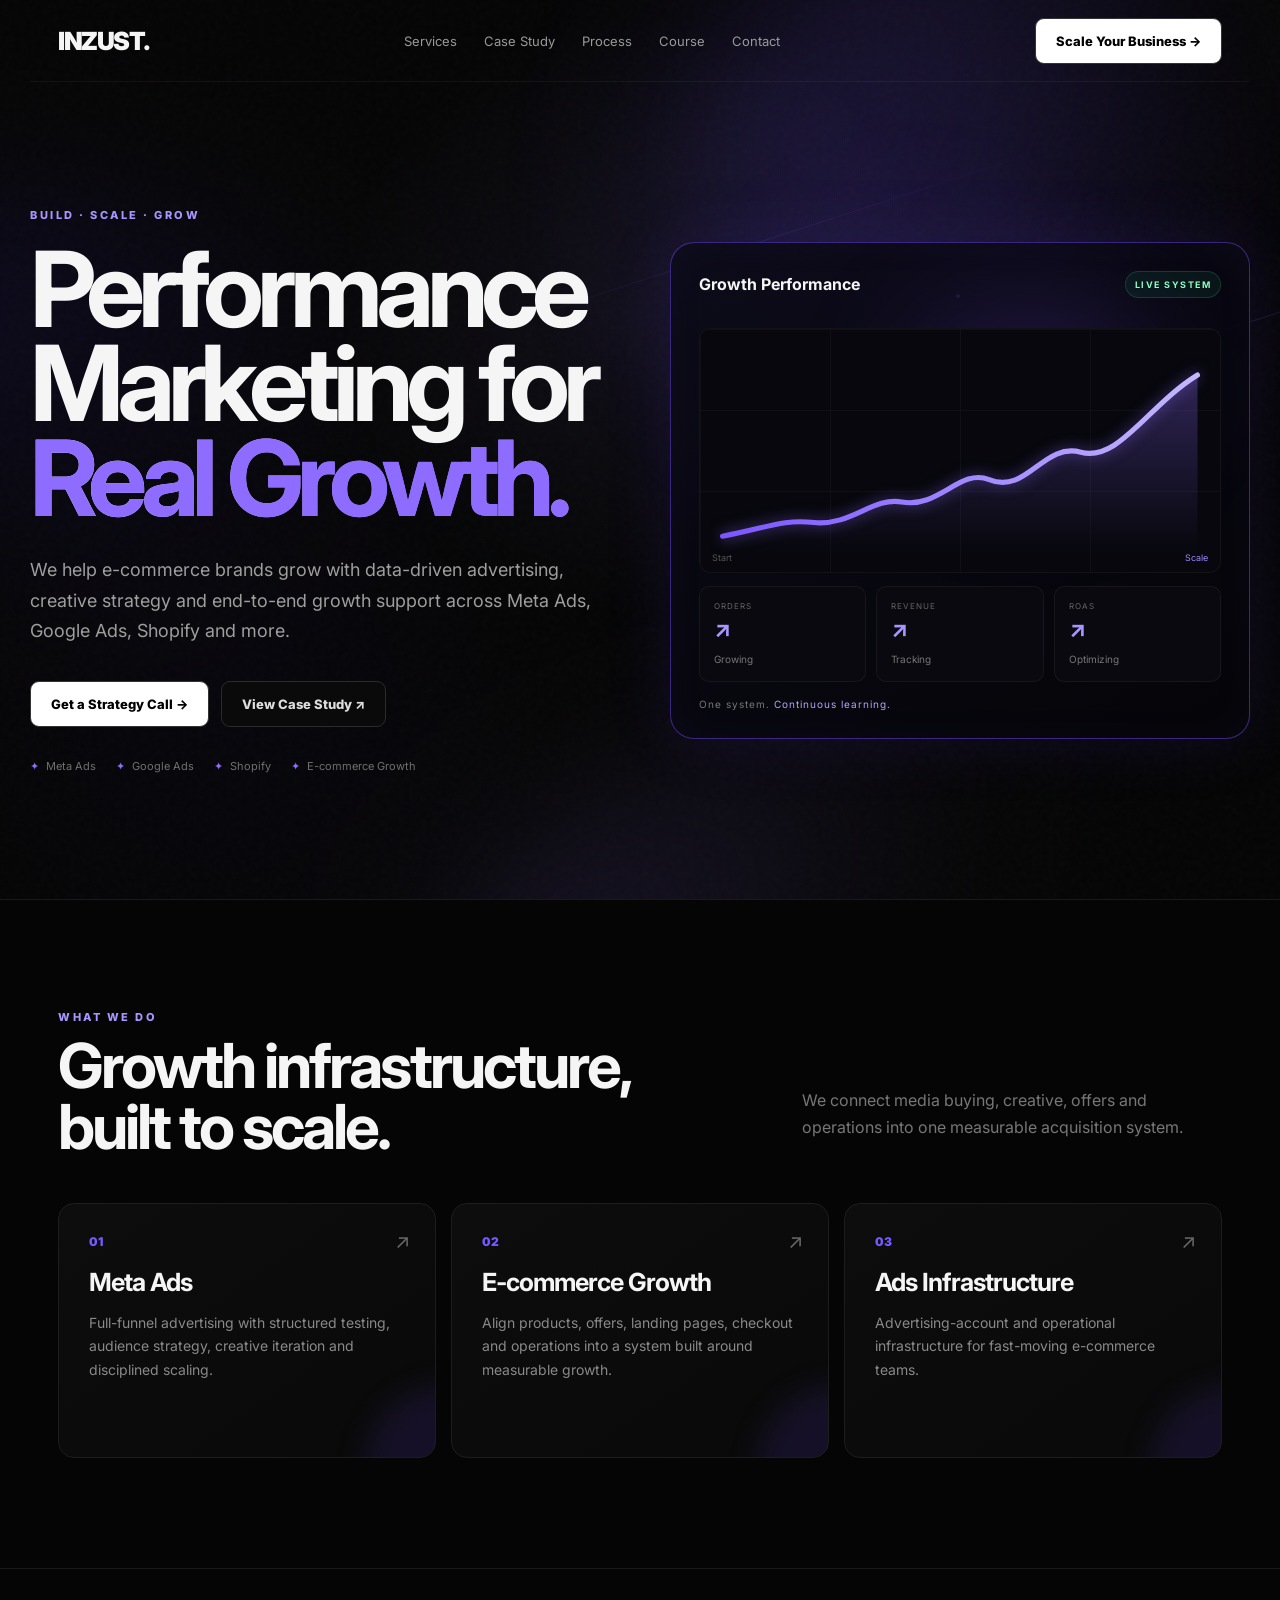
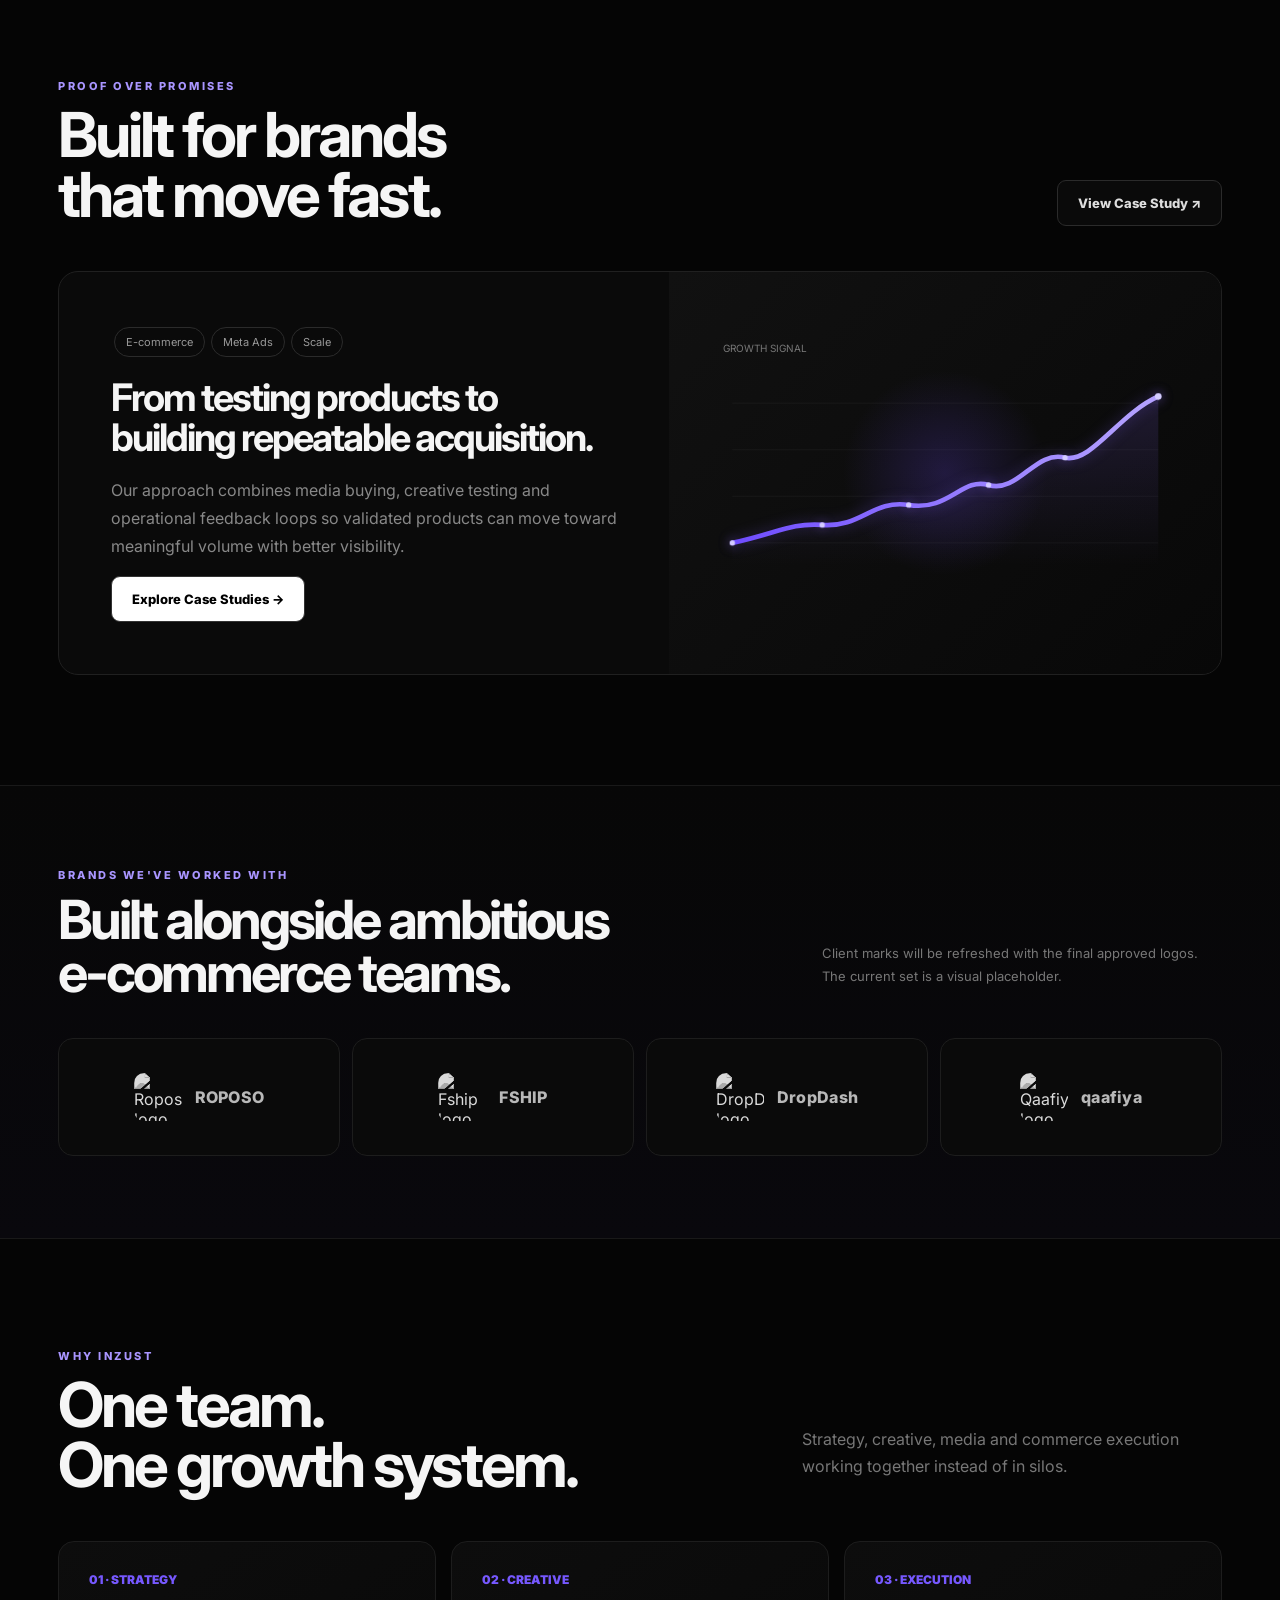
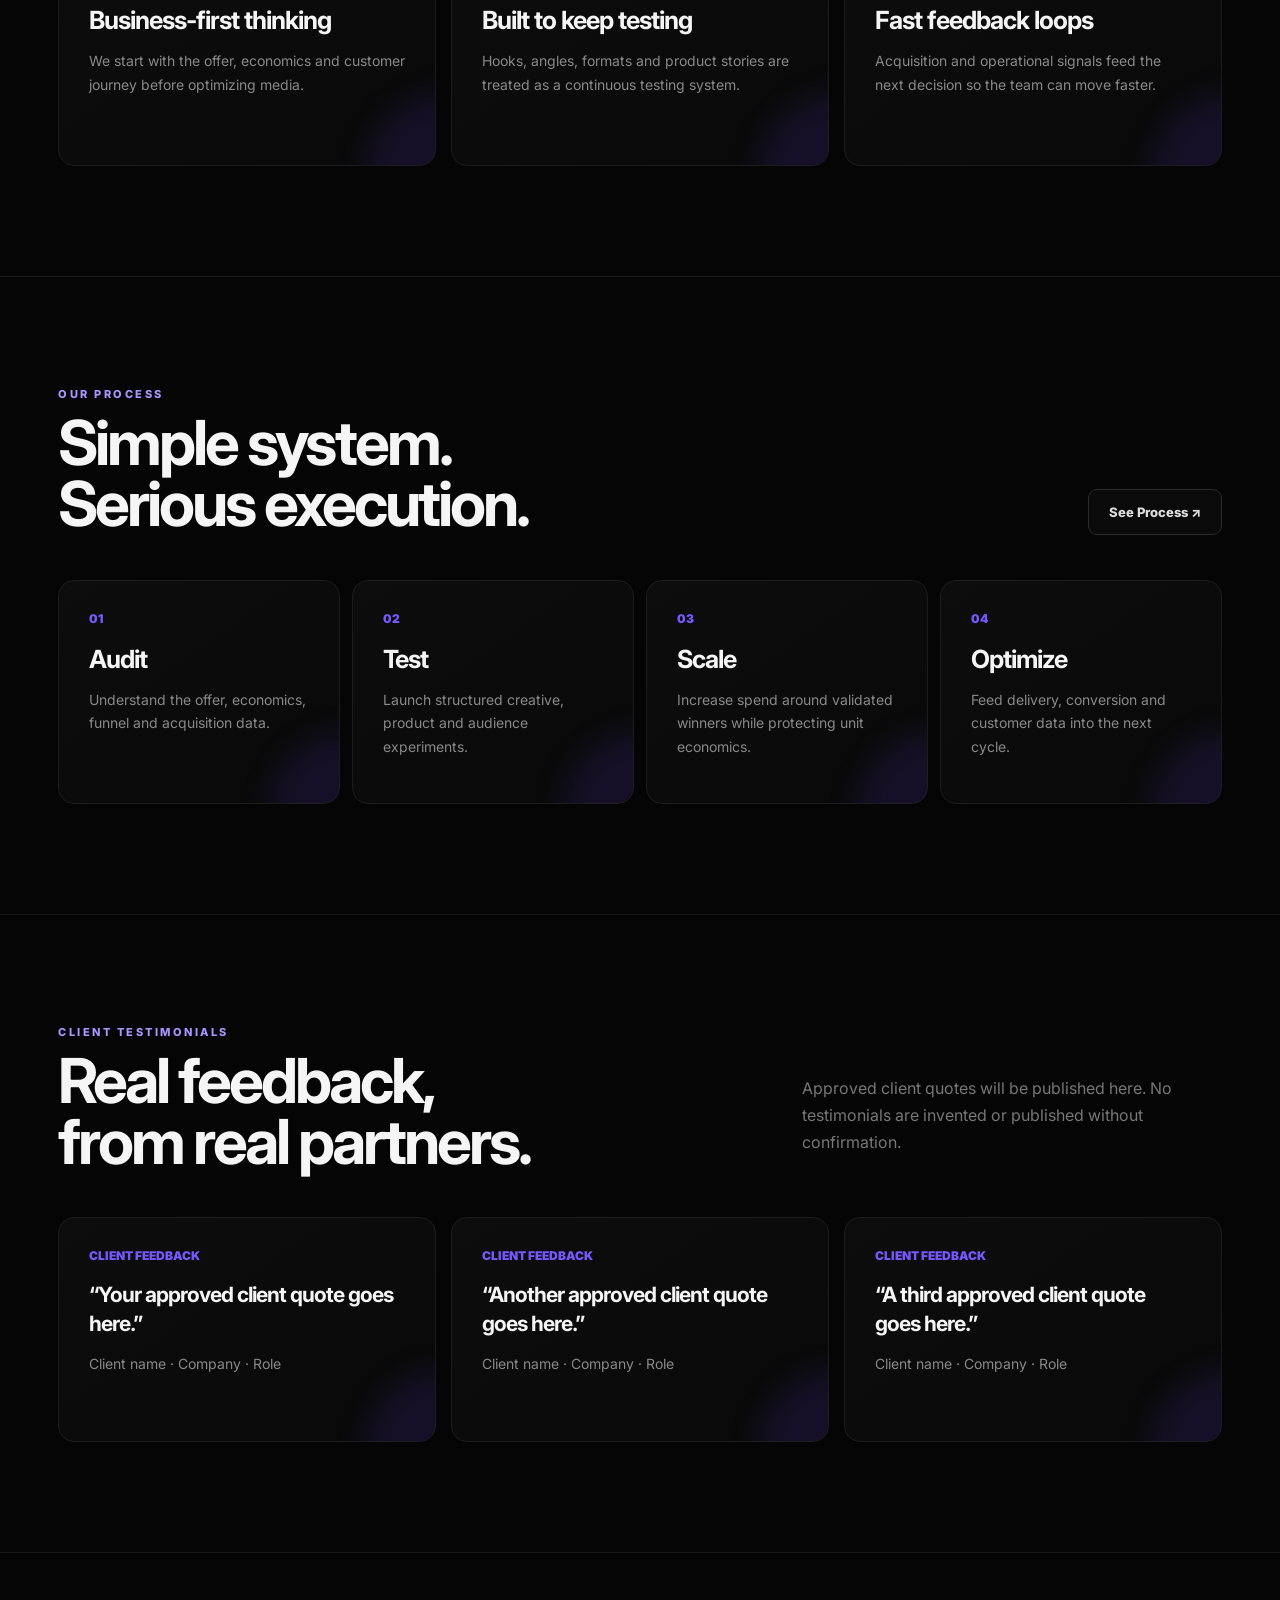
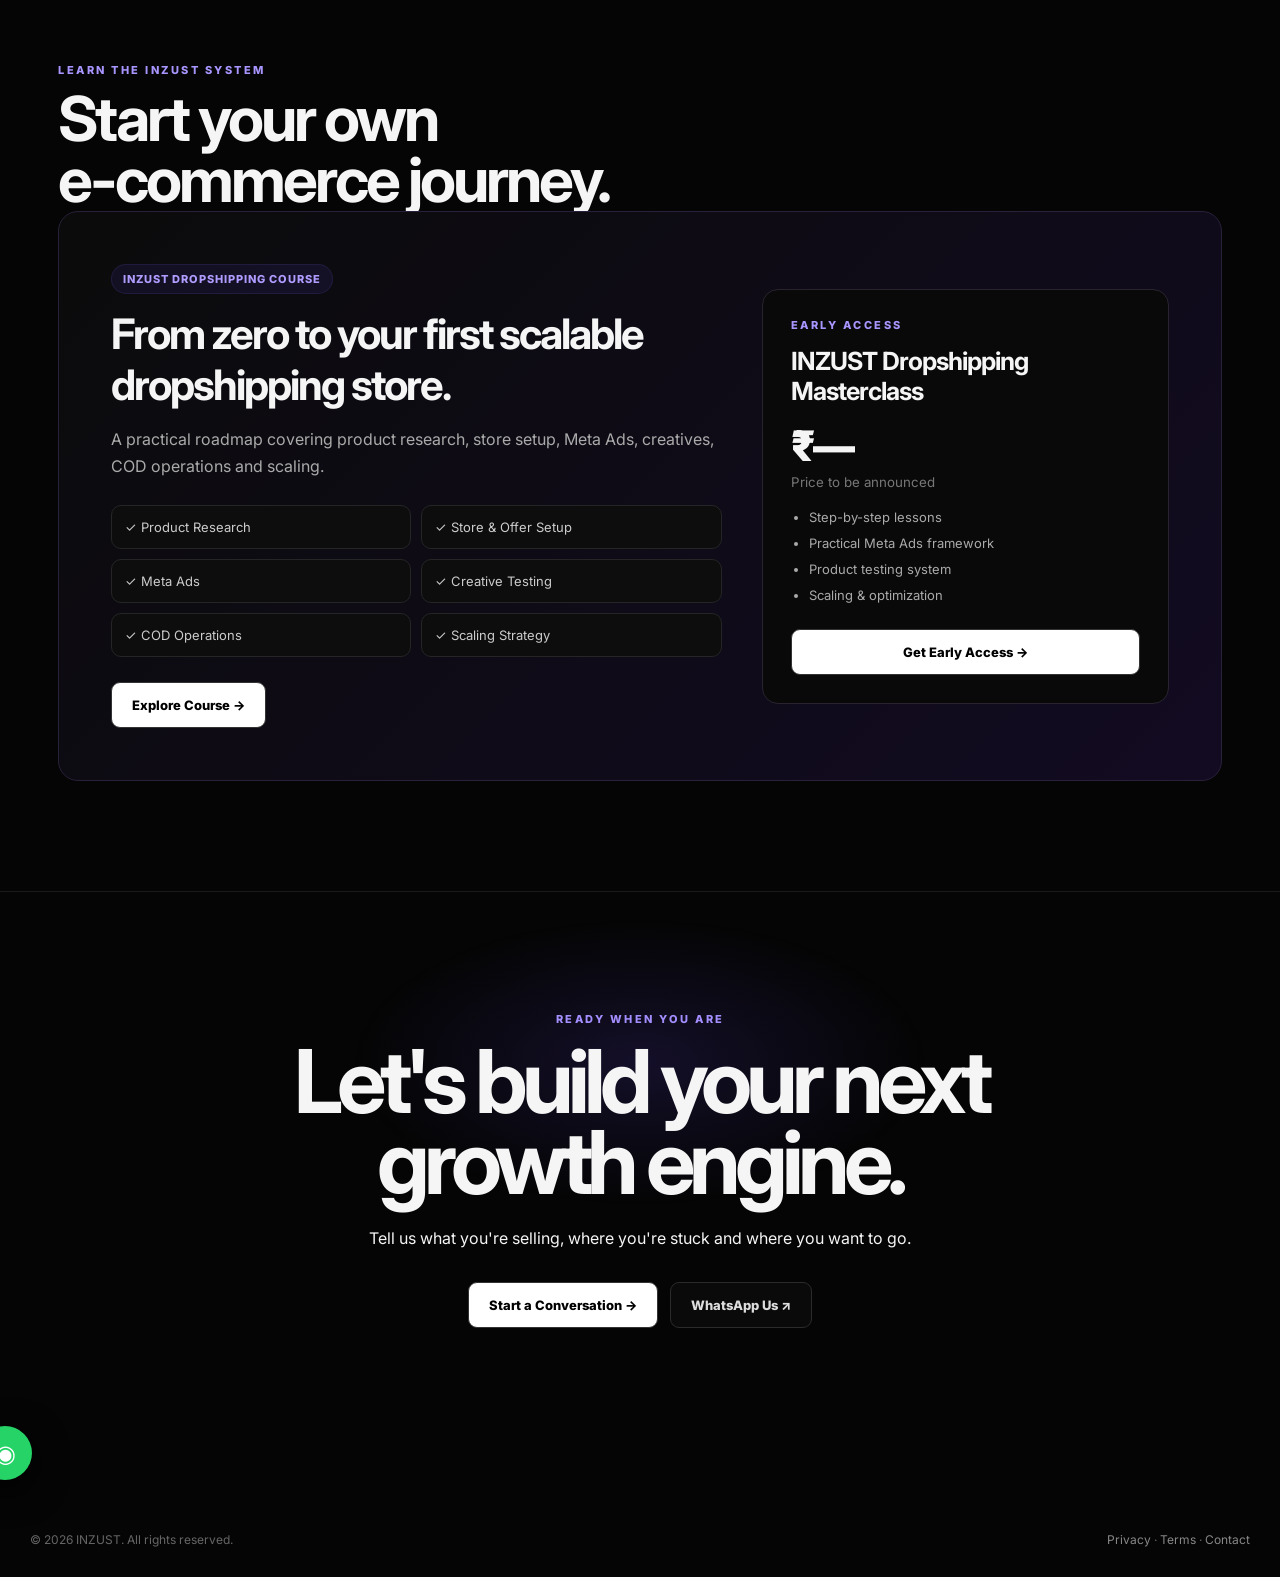
==== index.html @ 17b829eb "Redesign homepage with hex grid hero and premium performance dashboard" ====
<!doctype html>
<html lang="en">
<head>
<meta charset="utf-8"><meta name="viewport" content="width=device-width,initial-scale=1">
<title>INZUST — Performance Marketing & E-commerce Growth</title>
<meta name="description" content="INZUST builds performance marketing systems for ambitious e-commerce brands."><link rel="canonical" href="https://inzust.com/"><meta property="og:title" content="INZUST — Performance Marketing & E-commerce Growth"><meta property="og:description" content="INZUST builds performance marketing systems for ambitious e-commerce brands."><meta property="og:type" content="website"><meta property="og:url" content="https://inzust.com/">
<script>
window.INZUST_GOOGLE_ADS_ID="";
window.trackLeadEvent=function(label){if(typeof window.gtag==="function"){window.gtag("event","generate_lead",{event_category:"lead",event_label:label});}};
(function(){var id=window.INZUST_GOOGLE_ADS_ID;if(!id)return;window.dataLayer=window.dataLayer||[];window.gtag=function(){window.dataLayer.push(arguments)};gtag("js",new Date());gtag("config",id);var s=document.createElement("script");s.async=true;s.src="https://www.googletagmanager.com/gtag/js?id="+encodeURIComponent(id);document.head.appendChild(s);})();
</script>
<link rel="preconnect" href="https://fonts.googleapis.com"><link rel="preconnect" href="https://fonts.gstatic.com" crossorigin>
<link href="https://fonts.googleapis.com/css2?family=Inter:wght@400;500;600;700;800;900&display=swap" rel="stylesheet">
<style>
*{box-sizing:border-box}html{scroll-behavior:smooth}body{margin:0;background:#050505;color:#f5f5f5;font-family:Inter,Arial,sans-serif;overflow-x:hidden}a{color:inherit;text-decoration:none}.wrap{max-width:1220px;margin:auto;padding:0 28px}
body:before{content:"";position:fixed;inset:0;pointer-events:none;background:radial-gradient(circle at 70% 20%,#6e50ff10,transparent 35%);z-index:-2}
.nav{height:82px;position:relative;z-index:30;display:flex;align-items:center;justify-content:space-between;border-bottom:1px solid #ffffff0d}.logo{font-weight:900;letter-spacing:-1.5px;font-size:25px}.logo i{font-style:normal;color:#8d6cff}.navlinks{display:flex;gap:27px;color:#999;font-size:13px}.navlinks a{transition:.25s}.navlinks a:hover{color:#fff}.btn{display:inline-flex;align-items:center;justify-content:center;gap:8px;padding:14px 20px;border:1px solid #333;border-radius:9px;font-size:13px;font-weight:800;background:#fff;color:#000;transition:.25s;box-shadow:0 0 0 transparent}.btn:hover{transform:translateY(-2px);box-shadow:0 12px 35px #8d6cff25}.btn.dark{background:#101010;color:#eee;border-color:#2b2b2b}.hero{min-height:calc(100vh - 82px);align-items:center}.hero-inner{width:100%;display:grid;grid-template-columns:1fr 1fr;gap:60px;align-items:center;padding:82px 0}.hero-copy{position:relative;z-index:3}.hero h1{max-width:720px;font-size:clamp(54px,6.4vw,88px);letter-spacing:-5px;line-height:.91;margin:18px 0 28px}.hero h1 span{display:block;background:linear-gradient(100deg,#fff 0%,#9b74ff 70%,#c4b8ff 100%);-webkit-background-clip:text;background-clip:text;color:transparent}.hero p{max-width:620px}.hero-dashboard{position:relative;z-index:2;min-height:440px;border:1px solid #754dff77;border-radius:24px;padding:28px;background:linear-gradient(145deg,#0c0b18e8,#050509ee);box-shadow:0 0 70px #6d45ff1f, inset 0 0 45px #8d6cff09;transform:rotate(2deg);overflow:hidden;animation:dashFloat 6s ease-in-out infinite}.hero-dashboard:before{content:"";position:absolute;inset:-1px;border-radius:24px;background:linear-gradient(135deg,#9a79ff55,transparent 28%,transparent 70%,#6b43ff45);mask:linear-gradient(#000 0 0) content-box,linear-gradient(#000 0 0);mask-composite:exclude;padding:1px}.dash-glow{position:absolute;width:260px;height:180px;right:15%;top:12%;background:#7a4cff30;filter:blur(55px);border-radius:50%}.dash-top{position:relative;display:flex;justify-content:space-between;align-items:center;font-size:16px;font-weight:700}.dash-top b{font-size:9px;letter-spacing:1.5px;color:#8fffc4;background:#20d98b12;border:1px solid #20d98b33;border-radius:999px;padding:7px 9px}.dash-chart{position:relative;height:245px;margin-top:30px;border:1px solid #ffffff0b;border-radius:12px;background:#07070d;overflow:hidden}.dash-grid{position:absolute;inset:0;background-image:linear-gradient(#ffffff08 1px,transparent 1px),linear-gradient(90deg,#ffffff08 1px,transparent 1px);background-size:25% 33.333%}.dash-chart svg{position:absolute;inset:10px;width:calc(100% - 20px);height:calc(100% - 20px)}.dash-line{fill:none;stroke:url(#heroLine);stroke-width:6;stroke-linecap:round;stroke-linejoin:round;filter:drop-shadow(0 0 8px #8d6cff88);stroke-dasharray:900;stroke-dashoffset:900;animation:dashDraw 2.5s .4s ease forwards}.dash-area{fill:url(#heroArea)}.dash-label{position:absolute;bottom:9px;color:#555;font-size:9px}.dash-label.start{left:12px}.dash-label.end{right:12px;color:#9c87ff}.dash-cards{display:grid;grid-template-columns:repeat(3,1fr);gap:10px;margin-top:13px}.dash-cards>div{border:1px solid #ffffff0d;background:#09090f;border-radius:10px;padding:14px}.dash-cards small{display:block;color:#666;font-size:8px;letter-spacing:1px}.dash-cards strong{display:block;color:#a995ff;font-size:23px;margin:4px 0}.dash-cards em{font-style:normal;color:#777;font-size:10px}.dash-note{margin-top:16px;color:#777;font-size:10px;letter-spacing:1px}.dash-note span{color:#b4a5ff}.hero-art{z-index:0}.hero-mesh{background-image:url("data:image/svg+xml,%3Csvg xmlns=%27http://www.w3.org/2000/svg%27 width=%27160%27 height=%27138.56%27 viewBox=%270 0 160 138.56%27%3E%3Cg fill=%27none%27 stroke=%27%238d6cff%27 stroke-opacity=%270.12%27%3E%3Cpath d=%27M40 1L80 24.09L80 70.28L40 93.37L0 70.28L0 24.09Z%27/%3E%3Cpath d=%27M120 1L160 24.09L160 70.28L120 93.37L80 70.28L80 24.09Z%27/%3E%3Cpath d=%27M80 70.28L120 93.37L120 139L80 116L40 93.37L40 47.18Z%27/%3E%3C/g%3E%3C/svg%3E");background-size:160px 138.56px;transform:none;inset:-10%;opacity:.48;mask-image:linear-gradient(to right,transparent,#000 12%,#000 80%,transparent)}@keyframes dashDraw{to{stroke-dashoffset:0}}@keyframes dashFloat{0%,100%{transform:rotate(2deg) translateY(0)}50%{transform:rotate(1deg) translateY(-8px)}}.hero{min-height:calc(100vh - 82px);display:flex;align-items:center;position:relative;overflow:hidden;border-bottom:1px solid #191919}.hero-inner{position:relative;z-index:1;padding:90px 0}.eyebrow{color:#a995ff;font-size:11px;text-transform:uppercase;letter-spacing:2.5px;font-weight:800}.hero h1{font-size:clamp(54px,8.2vw,112px);line-height:.9;letter-spacing:-7px;max-width:970px;margin:20px 0 30px}.hero h1 span{color:#8d6cff}.hero p{max-width:650px;color:#9e9e9e;font-size:18px;line-height:1.7}.actions{display:flex;gap:12px;margin-top:34px;flex-wrap:wrap}.secondary{display:inline-flex;align-items:center;padding:14px 20px;border:1px solid #2b2b2b;border-radius:9px;color:#ddd;font-size:13px;font-weight:800;background:#0a0a0a}.micro{display:flex;gap:20px;margin-top:32px;color:#707070;font-size:11px}.micro span:before{content:"✦";color:#8d6cff;margin-right:7px}.section{padding:110px 0;border-bottom:1px solid #191919}.section-head{display:flex;justify-content:space-between;align-items:end;gap:30px;margin-bottom:45px}.section h2{font-size:clamp(38px,5vw,62px);line-height:.98;letter-spacing:-3px;margin:12px 0 0}.section-head p{max-width:420px;color:#777;line-height:1.7}.cards{display:grid;grid-template-columns:repeat(3,1fr);gap:15px}.card{background:linear-gradient(145deg,#0d0d0d,#090909);border:1px solid #1d1d1d;border-radius:16px;padding:30px;min-height:255px;transition:.3s;position:relative;overflow:hidden}.card:after{content:"";position:absolute;width:160px;height:160px;right:-90px;bottom:-90px;border-radius:50%;background:#704cff20;filter:blur(15px);transition:.3s}.card:hover{transform:translateY(-7px);border-color:#443477}.card:hover:after{transform:scale(1.6)}.num{color:#7658ff;font-weight:900;font-size:12px}.card h3{font-size:25px;letter-spacing:-1px;margin:18px 0 10px}.card p{color:#898989;line-height:1.7;font-size:14px}.arrow{position:absolute;right:25px;top:25px;color:#666;font-size:20px}.case{display:grid;grid-template-columns:1.05fr .95fr;border:1px solid #202020;border-radius:20px;overflow:hidden;background:#0a0a0a}.casecopy{padding:52px}.casecopy h3{font-size:38px;letter-spacing:-2px;line-height:1.05;margin:18px 0}.casecopy p{color:#888;line-height:1.75}.casevisual{min-height:390px;position:relative;background:radial-gradient(circle at 50% 50%,#704cff35,transparent 30%),linear-gradient(135deg,#111,#080808);display:flex;align-items:center;justify-content:center;overflow:hidden}.chart{width:82%;height:270px;position:relative}.chart-label{position:absolute;top:4px;left:4px;color:#777;font-size:10px;z-index:2}.growth-chart{width:100%;height:100%;overflow:visible}.growth-chart .gridlines line{stroke:#ffffff10;stroke-width:1}.growth-chart .line{fill:none;stroke:url(#lineGlow);stroke-width:7;stroke-linecap:round;stroke-linejoin:round;filter:drop-shadow(0 0 10px #7f5cff55);stroke-dasharray:1100;stroke-dashoffset:1100;animation:drawChart 2.4s 1s cubic-bezier(.2,.8,.2,1) forwards}.growth-chart .area{fill:url(#areaGlow);opacity:.7}.growth-chart .point{fill:#d4ccff;filter:drop-shadow(0 0 8px #8d6cff99);animation:pointIn .45s ease both}.growth-chart .point:nth-of-type(2){animation-delay:.35s}.growth-chart .point:nth-of-type(3){animation-delay:.7s}.growth-chart .point:nth-of-type(4){animation-delay:1.05s}.growth-chart .point:nth-of-type(5){animation-delay:1.4s}.growth-chart .point:nth-of-type(6){animation-delay:1.75s}.growth-chart .point:nth-of-type(7){animation-delay:2.1s}@keyframes drawChart{to{stroke-dashoffset:0}}@keyframes pointIn{from{opacity:0;transform:scale(0)}to{opacity:1;transform:scale(1)}}.process{display:grid;grid-template-columns:repeat(4,1fr);gap:12px}.process .card{min-height:210px}.course{position:relative;overflow:hidden;background:linear-gradient(135deg,#0b0b0b,#120b22);border:1px solid #29213a;border-radius:20px;padding:52px}.coursegrid{display:grid;grid-template-columns:1.2fr .8fr;gap:40px;align-items:center}.course h3{font-size:42px;letter-spacing:-2px;margin:14px 0}.course p{color:#aaa;line-height:1.7}.coursepoints{display:grid;grid-template-columns:repeat(2,1fr);gap:10px;margin:25px 0}.coursepoint{border:1px solid #252525;background:#0d0d0d;border-radius:10px;padding:13px;color:#ccc;font-size:13px}.coursebadge{display:inline-block;color:#b09cff;background:#6d4aff18;border:1px solid #5d43a833;border-radius:999px;padding:7px 11px;font-size:11px;font-weight:800;text-transform:uppercase;letter-spacing:1px}.coursecard{border:1px solid #29232f;background:#09090a;border-radius:16px;padding:28px}.coursecard .price{font-size:42px;font-weight:900;letter-spacing:-2px}.coursecard small{color:#777}.coursecard ul{padding-left:18px;color:#aaa;line-height:2;font-size:13px}.coursecard .btn{width:100%;margin-top:8px}.cta{padding:120px 0;text-align:center;position:relative;overflow:hidden}.cta:before{content:"";position:absolute;width:600px;height:300px;left:50%;top:20px;transform:translateX(-50%);background:radial-gradient(ellipse,#704cff25,transparent 68%);pointer-events:none}.cta h2{font-size:clamp(45px,7vw,88px);letter-spacing:-6px;line-height:.92;margin:15px auto 25px;max-width:900px;position:relative}.cta p{position:relative}.footer{padding:30px 0;color:#666;font-size:12px;display:flex;justify-content:space-between}.tag{display:inline-block;border:1px solid #2b2b2b;border-radius:999px;padding:7px 11px;color:#999;font-size:11px;margin:3px}.cursor-drop{position:fixed;left:0;top:0;width:4px;height:9px;border-radius:999px;background:linear-gradient(to bottom,#d9d2ff,#7f5cff);pointer-events:none;z-index:9999;opacity:.75;transform:translate(-50%,-50%);filter:blur(.15px);animation:dropFall .65s ease-out forwards}.cursor-drop:after{content:"";position:absolute;left:50%;top:100%;width:1px;height:10px;background:#8d6cff55;transform:translateX(-50%);filter:blur(.5px)}@keyframes dropFall{0%{opacity:.7;transform:translate(-50%,-50%) scale(.9)}100%{opacity:0;transform:translate(calc(-50% + var(--dx)),calc(-50% + var(--dy))) scale(.55)}}.whatsapp{position:fixed;right:22px;bottom:22px;z-index:20;width:54px;height:54px;border-radius:50%;display:flex;align-items:center;justify-content:center;background:#25d366;color:#fff;font-size:24px;box-shadow:0 10px 35px #000;transition:.25s}.whatsapp:hover{transform:scale(1.08)}@keyframes pulse{0%,100%{transform:scale(1);opacity:.8}50%{transform:scale(1.12);opacity:1}}@keyframes spin{to{transform:rotate(360deg)}}@keyframes float{0%,100%{transform:translateY(0)}50%{transform:translateY(-10px)}}.brand-section{padding:82px 0;border-bottom:1px solid #191919;background:linear-gradient(180deg,#070707,#09080d)}.brand-head{display:flex;justify-content:space-between;align-items:end;gap:30px;margin-bottom:38px}.brand-head h2{font-size:clamp(34px,4.5vw,54px);line-height:.98;letter-spacing:-3px;margin:12px 0 0}.brand-head p{max-width:400px;color:#777;line-height:1.7;font-size:13px}.brand-logos{display:grid;grid-template-columns:repeat(4,1fr);gap:12px}.brand-logo{height:118px;border:1px solid #1d1d1d;border-radius:15px;background:#0a0a0a;display:flex;align-items:center;justify-content:center;gap:13px;padding:20px;transition:.3s}.brand-logo:hover{transform:translateY(-5px);border-color:#3a2c60;background:#0c0b10}.brand-logo img{width:48px;height:48px;object-fit:contain;border-radius:10px;filter:grayscale(1) brightness(1.35);opacity:.85}.brand-logo span{font-weight:800;color:#b8b8b8;letter-spacing:.3px}.hero-art{position:absolute;inset:0;pointer-events:none;overflow:hidden}.hero-mesh{position:absolute;inset:-20%;background-image:linear-gradient(90deg,#8d6cff0d 1px,transparent 1px),linear-gradient(#8d6cff0d 1px,transparent 1px);background-size:90px 90px;transform:perspective(700px) rotateX(65deg) translateY(18%);transform-origin:center bottom;opacity:.35;animation:meshMove 10s linear infinite}.hero-cursor-light{position:absolute;inset:0;background:radial-gradient(420px circle at var(--mx,72%) var(--my,40%),#8d6cff13,transparent 70%);transition:background-position .12s linear}.beam{position:absolute;height:1px;width:55%;background:linear-gradient(90deg,transparent,#8d6cffaa,transparent);filter:blur(.2px);opacity:.5;transform:rotate(-18deg);animation:beamMove 7s ease-in-out infinite}.beam-a{right:-12%;top:36%}.beam-b{right:0;top:58%;animation-delay:-2.5s;opacity:.25}.beam-c{right:14%;top:20%;animation-delay:-4.5s;opacity:.18}.spark{position:absolute;width:4px;height:4px;border-radius:50%;background:#c7bdff;box-shadow:0 0 15px #8d6cff88;animation:sparkFloat 5s ease-in-out infinite}.spark-a{right:25%;top:26%}.spark-b{right:13%;top:48%;animation-delay:-1.8s}.spark-c{right:33%;top:62%;animation-delay:-3s}.hero-inner>div:not(.eyebrow),.hero-inner>p{animation:revealUp .8s ease both}.hero-inner h1{animation-delay:.08s}.hero-inner p{animation-delay:.16s}.hero-inner .actions{animation:revealUp .8s .24s ease both}.hero-inner .micro{animation:revealUp .8s .34s ease both}@keyframes revealUp{from{opacity:0;transform:translateY(18px)}to{opacity:1;transform:translateY(0)}}@keyframes beamMove{0%,100%{transform:translateX(-5%) rotate(-18deg)}50%{transform:translateX(12%) rotate(-18deg)}}@keyframes sparkFloat{0%,100%{transform:translateY(0) scale(.9);opacity:.35}50%{transform:translateY(-18px) scale(1.35);opacity:1}}@keyframes meshMove{0%{transform:perspective(700px) rotateX(65deg) translateY(18%) translateX(0)}100%{transform:perspective(700px) rotateX(65deg) translateY(24%) translateX(-90px)}}.menu-toggle{display:none;background:none;color:#fff;border:0;font-size:23px;cursor:pointer}.mobile-menu{display:none}.why .card,.testimonials .card{min-height:225px}.testimonials h3{font-size:21px;line-height:1.35;font-weight:700}.footer a{color:#888}.footer a:hover{color:#fff}@media(max-width:850px){.hero-inner{grid-template-columns:1fr;gap:25px}.hero-dashboard{min-height:340px;transform:none;padding:20px}.dash-chart{height:185px}.hero h1{font-size:clamp(48px,13vw,70px)}.hero-copy{padding-top:10px}.menu-toggle{display:block}.nav-cta{display:none}.mobile-menu{position:fixed;top:70px;left:16px;right:16px;z-index:40;background:#0b0b0b;border:1px solid #282828;border-radius:14px;padding:8px;box-shadow:0 20px 50px #000;display:none}.mobile-menu.open{display:block}.mobile-menu a{display:block;padding:14px 15px;border-radius:9px;color:#ccc;font-size:14px}.mobile-menu a:hover{background:#151515;color:#fff}.nav{height:70px}.navlinks{display:none}.nav>.btn{display:none}.hero{min-height:auto}.hero-inner{padding:80px 0 90px}.hero h1{letter-spacing:-4px}.hero:after{right:-100px;top:25%}.floating{display:none}.micro{flex-wrap:wrap;gap:10px}.section{padding:80px 0}.section-head{display:block}.section-head p{margin-top:20px}.cards,.process{grid-template-columns:1fr}.case{grid-template-columns:1fr}.casecopy{padding:34px}.casecopy h3{font-size:30px}.casevisual{min-height:280px}.course{padding:30px}.coursegrid{grid-template-columns:1fr}.course h3{font-size:34px}.coursepoints{grid-template-columns:1fr}.cta h2{letter-spacing:-4px}.footer{gap:15px;flex-direction:column}.whatsapp{right:16px;bottom:16px}}
.page-animation{position:fixed;inset:0;z-index:0;pointer-events:none;overflow:hidden;background:radial-gradient(circle at 78% 22%,#6c48ff10,transparent 30%),radial-gradient(circle at 18% 78%,#4b2cff08,transparent 26%)}body> *:not(.page-animation){position:relative;z-index:1}.anim-grid{position:absolute;left:-15%;right:-15%;bottom:-30%;height:78%;background-image:url("data:image/svg+xml,%3Csvg xmlns=%27http://www.w3.org/2000/svg%27 width=%27160%27 height=%27138.56%27 viewBox=%270 0 160 138.56%27%3E%3Cg fill=%27none%27 stroke=%27%238d6cff%27 stroke-opacity=%270.10%27%3E%3Cpath d=%27M40 1L80 24.09L80 70.28L40 93.37L0 70.28L0 24.09Z%27/%3E%3Cpath d=%27M120 1L160 24.09L160 70.28L120 93.37L80 70.28L80 24.09Z%27/%3E%3Cpath d=%27M80 70.28L120 93.37L120 139L80 116L40 93.37L40 47.18Z%27/%3E%3C/g%3E%3C/svg%3E");background-size:160px 138.56px;transform:perspective(750px) rotateX(67deg) rotateZ(-2deg);transform-origin:center bottom;opacity:.42;mask-image:linear-gradient(to top,rgba(0,0,0,.9),transparent 78%);animation:gridDrift 12s linear infinite}.aurora{position:absolute;width:55vw;height:30vw;border-radius:50%;filter:blur(70px);opacity:.18;mix-blend-mode:screen}.aurora.a{top:-8vw;right:-8vw;background:linear-gradient(120deg,#6e50ff,transparent 70%);transform:rotate(-18deg);animation:auroraA 9s ease-in-out infinite}.aurora.b{top:25%;left:-15vw;background:linear-gradient(120deg,#4324c9,transparent 70%);transform:rotate(20deg);animation:auroraB 11s ease-in-out infinite}.aurora.c{bottom:-18vw;right:10%;background:linear-gradient(120deg,#8d6cff,transparent 68%);transform:rotate(-12deg);animation:auroraC 13s ease-in-out infinite}.anim-spotlight{position:absolute;inset:0;background:radial-gradient(420px circle at var(--sx,50%) var(--sy,35%),#9a86ff14,transparent 72%);transition:background .12s linear}.anim-noise{position:absolute;inset:0;opacity:.035;background-image:url("data:image/svg+xml,%3Csvg viewBox='0 0 180 180' xmlns='http://www.w3.org/2000/svg'%3E%3Cfilter id='n'%3E%3CfeTurbulence type='fractalNoise' baseFrequency='.9' numOctaves='4' stitchTiles='stitch'/%3E%3C/filter%3E%3Crect width='100%25' height='100%25' filter='url(%23n)' opacity='.7'/%3E%3C/svg%3E");animation:noiseShift .7s steps(2) infinite}@keyframes gridDrift{0%{transform:perspective(750px) rotateX(67deg) rotateZ(-2deg) translate3d(0,0,0)}50%{transform:perspective(750px) rotateX(67deg) rotateZ(-2deg) translate3d(-36px,20px,0)}100%{transform:perspective(750px) rotateX(67deg) rotateZ(-2deg) translate3d(-72px,0,0)}}@keyframes auroraA{0%,100%{transform:translate3d(0,0,0) rotate(-18deg) scale(1)}50%{transform:translate3d(-5vw,3vw,0) rotate(-8deg) scale(1.08)}}@keyframes auroraB{0%,100%{transform:translate3d(0,0,0) rotate(20deg) scale(1)}50%{transform:translate3d(4vw,-2vw,0) rotate(10deg) scale(1.1)}}@keyframes auroraC{0%,100%{transform:translate3d(0,0,0) rotate(-12deg) scale(1)}50%{transform:translate3d(-3vw,-2vw,0) rotate(2deg) scale(1.12)}}@keyframes noiseShift{0%{transform:translate3d(0,0,0)}25%{transform:translate3d(1%, -1%,0)}50%{transform:translate3d(-1%,1%,0)}75%{transform:translate3d(1%,1%,0)}100%{transform:translate3d(0,0,0)}}@media(max-width:850px){.anim-grid{height:60%;background-size:55px 55px;opacity:.25}.aurora{filter:blur(50px);opacity:.11}.anim-spotlight{display:none}}@media(prefers-reduced-motion:reduce){.anim-grid,.aurora,.anim-noise{animation:none!important}}</style>
</head>
<body><div class="page-animation" aria-hidden="true"><div class="aurora a"></div><div class="aurora b"></div><div class="aurora c"></div><div class="anim-grid"></div><div class="anim-spotlight"></div><div class="anim-noise"></div></div>
<header class="wrap nav"><a class="logo" href="index.html">INZUST<span class="logo i">.</span></a><nav class="navlinks"><a href="services.html">Services</a><a href="case-studies.html">Case Study</a><a href="process.html">Process</a><a href="course.html">Course</a><a href="contact.html">Contact</a></nav><a class="btn nav-cta" href="contact.html" onclick="trackLeadEvent('scale_cta')">Scale Your Business →</a><button class="menu-toggle" aria-label="Open menu" aria-expanded="false">☰</button></header><div class="mobile-menu" aria-hidden="true"><a href="services.html">Services</a><a href="case-studies.html">Case Study</a><a href="process.html">Process</a><a href="course.html">Course</a><a href="contact.html">Contact</a></div>
<main>
<section class="hero">
<div class="hero-art" aria-hidden="true"><span class="beam beam-a"></span><span class="beam beam-b"></span><span class="beam beam-c"></span><span class="spark spark-a"></span><span class="spark spark-b"></span><span class="spark spark-c"></span><span class="hero-mesh"></span><span class="hero-cursor-light"></span></div>
<div class="hero-inner wrap">
  <div class="hero-copy">
    <div class="eyebrow">BUILD · SCALE · GROW</div>
    <h1>Performance Marketing for <span>Real Growth.</span></h1>
    <p>We help e-commerce brands grow with data-driven advertising, creative strategy and end-to-end growth support across Meta Ads, Google Ads, Shopify and more.</p>
    <div class="actions"><a class="btn" href="contact.html" onclick="trackLeadEvent('strategy_call')">Get a Strategy Call →</a><a class="secondary" href="case-studies.html">View Case Study ↗</a></div>
    <div class="micro"><span>Meta Ads</span><span>Google Ads</span><span>Shopify</span><span>E-commerce Growth</span></div>
  </div>
  <div class="hero-dashboard" aria-label="Illustrative performance dashboard">
    <div class="dash-glow"></div>
    <div class="dash-top"><span>Growth Performance</span><b>LIVE SYSTEM</b></div>
    <div class="dash-chart"><div class="dash-grid"></div><svg viewBox="0 0 600 260" preserveAspectRatio="none"><defs><linearGradient id="heroLine" x1="0" y1="0" x2="1" y2="0"><stop offset="0" stop-color="#7b56ff"/><stop offset="1" stop-color="#c4b7ff"/></linearGradient><linearGradient id="heroArea" x1="0" y1="0" x2="0" y2="1"><stop offset="0" stop-color="#8d6cff" stop-opacity=".30"/><stop offset="1" stop-color="#8d6cff" stop-opacity="0"/></linearGradient></defs><path class="dash-area" d="M15 230 C70 220 85 210 125 214 C170 218 195 184 230 190 C275 198 300 150 335 164 C380 182 400 120 445 132 C490 144 525 78 585 42 L585 250 L15 250Z"/><path class="dash-line" d="M15 230 C70 220 85 210 125 214 C170 218 195 184 230 190 C275 198 300 150 335 164 C380 182 400 120 445 132 C490 144 525 78 585 42"/></svg><span class="dash-label start">Start</span><span class="dash-label end">Scale</span></div>
    <div class="dash-cards"><div><small>ORDERS</small><strong>↗</strong><em>Growing</em></div><div><small>REVENUE</small><strong>↗</strong><em>Tracking</em></div><div><small>ROAS</small><strong>↗</strong><em>Optimizing</em></div></div>
    <div class="dash-note">One system. <span>Continuous learning.</span></div>
  </div>
</div>
</section>
<section class="section" id="services"><div class="wrap"><div class="section-head"><div><div class="eyebrow">What we do</div><h2>Growth infrastructure,<br>built to scale.</h2></div><p>We connect media buying, creative, offers and operations into one measurable acquisition system.</p></div><div class="cards"><article class="card"><span class="arrow">↗</span><div class="num">01</div><h3>Meta Ads</h3><p>Full-funnel advertising with structured testing, audience strategy, creative iteration and disciplined scaling.</p></article><article class="card"><span class="arrow">↗</span><div class="num">02</div><h3>E-commerce Growth</h3><p>Align products, offers, landing pages, checkout and operations into a system built around measurable growth.</p></article><article class="card"><span class="arrow">↗</span><div class="num">03</div><h3>Ads Infrastructure</h3><p>Advertising-account and operational infrastructure for fast-moving e-commerce teams.</p></article></div></div></section>
<section class="section" id="case-study"><div class="wrap"><div class="section-head"><div><div class="eyebrow">Proof over promises</div><h2>Built for brands<br>that move fast.</h2></div><a class="secondary" href="case-studies.html">View Case Study ↗</a></div><div class="case"><div class="casecopy"><span class="tag">E-commerce</span><span class="tag">Meta Ads</span><span class="tag">Scale</span><h3>From testing products to building repeatable acquisition.</h3><p>Our approach combines media buying, creative testing and operational feedback loops so validated products can move toward meaningful volume with better visibility.</p><a class="btn" href="case-studies.html">Explore Case Studies →</a></div><div class="casevisual"><div class="chart"><span class="chart-label">GROWTH SIGNAL</span><svg class="growth-chart" viewBox="0 0 680 320" role="img" aria-label="Illustrative growth trend"><defs><linearGradient id="lineGlow" x1="0" y1="0" x2="1" y2="0"><stop offset="0" stop-color="#6f4cff"/><stop offset="1" stop-color="#b6a4ff"/></linearGradient><linearGradient id="areaGlow" x1="0" y1="0" x2="0" y2="1"><stop offset="0" stop-color="#8d6cff" stop-opacity=".22"/><stop offset="1" stop-color="#8d6cff" stop-opacity="0"/></linearGradient></defs><g class="gridlines"><line x1="20" y1="55" x2="660" y2="55"/><line x1="20" y1="125" x2="660" y2="125"/><line x1="20" y1="195" x2="660" y2="195"/><line x1="20" y1="265" x2="660" y2="265"/></g><path class="area" d="M20 265 C90 250 105 235 155 238 C215 242 230 200 285 208 C345 218 365 166 405 178 C450 191 475 125 520 137 C560 145 600 72 660 45 L660 300 L20 300 Z"/><path class="line" d="M20 265 C90 250 105 235 155 238 C215 242 230 200 285 208 C345 218 365 166 405 178 C450 191 475 125 520 137 C560 145 600 72 660 45"/><circle class="point" cx="20" cy="265" r="4"/><circle class="point" cx="155" cy="238" r="4"/><circle class="point" cx="285" cy="208" r="4"/><circle class="point" cx="405" cy="178" r="4"/><circle class="point" cx="520" cy="137" r="4"/><circle class="point" cx="660" cy="45" r="5"/></svg></div></div></div></div></section>
<section class="brand-section"><div class="wrap"><div class="brand-head"><div><div class="eyebrow">Brands we've worked with</div><h2>Built alongside ambitious<br>e-commerce teams.</h2></div><p>Client marks will be refreshed with the final approved logos. The current set is a visual placeholder.</p></div><div class="brand-logos"><div class="brand-logo"><img src="https://images.yourstory.com/cs/images/companies/Roposo-1591260961105.png?ar=1%3A1&fill=solid&fill-color=fff&fm=auto&format=auto&mode=fill&q=85&w=1920" alt="Roposo logo"><span>ROPOSO</span></div><div class="brand-logo"><img src="https://fship.in/favicon.ico" alt="Fship logo"><span>FSHIP</span></div><div class="brand-logo"><img src="https://pbs.twimg.com/profile_images/1508718096344915970/1iNLAKOD_400x400.jpg" alt="DropDash logo"><span>DropDash</span></div><div class="brand-logo"><img src="https://qaafiya.com/favicon.ico" alt="Qaafiya logo"><span>qaafiya</span></div></div></div></section>
<section class="section why" id="why"><div class="wrap"><div class="section-head"><div><div class="eyebrow">Why INZUST</div><h2>One team.<br>One growth system.</h2></div><p>Strategy, creative, media and commerce execution working together instead of in silos.</p></div><div class="cards"><article class="card"><div class="num">01 · STRATEGY</div><h3>Business-first thinking</h3><p>We start with the offer, economics and customer journey before optimizing media.</p></article><article class="card"><div class="num">02 · CREATIVE</div><h3>Built to keep testing</h3><p>Hooks, angles, formats and product stories are treated as a continuous testing system.</p></article><article class="card"><div class="num">03 · EXECUTION</div><h3>Fast feedback loops</h3><p>Acquisition and operational signals feed the next decision so the team can move faster.</p></article></div></div></section><section class="section" id="process"><div class="wrap"><div class="section-head"><div><div class="eyebrow">Our process</div><h2>Simple system.<br>Serious execution.</h2></div><a class="secondary" href="process.html">See Process ↗</a></div><div class="process"><article class="card"><div class="num">01</div><h3>Audit</h3><p>Understand the offer, economics, funnel and acquisition data.</p></article><article class="card"><div class="num">02</div><h3>Test</h3><p>Launch structured creative, product and audience experiments.</p></article><article class="card"><div class="num">03</div><h3>Scale</h3><p>Increase spend around validated winners while protecting unit economics.</p></article><article class="card"><div class="num">04</div><h3>Optimize</h3><p>Feed delivery, conversion and customer data into the next cycle.</p></article></div></div></section>
<section class="section testimonials"><div class="wrap"><div class="section-head"><div><div class="eyebrow">Client testimonials</div><h2>Real feedback,<br>from real partners.</h2></div><p>Approved client quotes will be published here. No testimonials are invented or published without confirmation.</p></div><div class="cards"><article class="card"><div class="num">CLIENT FEEDBACK</div><h3>“Your approved client quote goes here.”</h3><p>Client name · Company · Role</p></article><article class="card"><div class="num">CLIENT FEEDBACK</div><h3>“Another approved client quote goes here.”</h3><p>Client name · Company · Role</p></article><article class="card"><div class="num">CLIENT FEEDBACK</div><h3>“A third approved client quote goes here.”</h3><p>Client name · Company · Role</p></article></div></div></section><section class="section" id="course"><div class="wrap"><div class="eyebrow">Learn the INZUST system</div><h2>Start your own<br>e-commerce journey.</h2><div class="course"><div class="coursegrid"><div><span class="coursebadge">INZUST Dropshipping Course</span><h3>From zero to your first scalable dropshipping store.</h3><p>A practical roadmap covering product research, store setup, Meta Ads, creatives, COD operations and scaling.</p><div class="coursepoints"><div class="coursepoint">✓ Product Research</div><div class="coursepoint">✓ Store & Offer Setup</div><div class="coursepoint">✓ Meta Ads</div><div class="coursepoint">✓ Creative Testing</div><div class="coursepoint">✓ COD Operations</div><div class="coursepoint">✓ Scaling Strategy</div></div><a class="btn" href="course.html">Explore Course →</a></div><div class="coursecard"><div class="eyebrow">Early access</div><h3 style="font-size:25px;letter-spacing:-1px">INZUST Dropshipping Masterclass</h3><div class="price">₹—</div><small>Price to be announced</small><ul><li>Step-by-step lessons</li><li>Practical Meta Ads framework</li><li>Product testing system</li><li>Scaling & optimization</li></ul><a class="btn" href="contact.html">Get Early Access →</a></div></div></div></div></section>
<section class="cta" id="contact"><div class="wrap"><div class="eyebrow">Ready when you are</div><h2>Let's build your next growth engine.</h2><p class="muted">Tell us what you're selling, where you're stuck and where you want to go.</p><div class="actions" style="justify-content:center"><a class="btn" href="contact.html" onclick="trackLeadEvent('contact_cta')">Start a Conversation →</a><a class="secondary" href="https://api.whatsapp.com/send?text=Hello%20INZUST%2C%20I%27d%20like%20to%20discuss%20my%20business.">WhatsApp Us ↗</a></div></div></section>
</main>
<a class="whatsapp" href="https://api.whatsapp.com/send?text=Hello%20INZUST%2C%20I%27d%20like%20to%20discuss%20my%20business." onclick="trackLeadEvent('whatsapp')" aria-label="WhatsApp INZUST">◉</a>
<footer class="wrap footer"><span>© 2026 INZUST. All rights reserved.</span><span><a href="privacy-policy.html">Privacy</a> · <a href="terms.html">Terms</a> · <a href="contact.html">Contact</a></span></footer>
<script>
(() => {
  let last = 0;
  const isTouch = matchMedia('(pointer: coarse)').matches;
  if (isTouch) return;
  window.addEventListener('pointermove', (e) => {
    const now = performance.now();
    if (now - last < 34) return;
    last = now;
    for (let i = 0; i < 2; i++) {
      const d = document.createElement('span');
      d.className = 'cursor-drop';
      d.style.left = (e.clientX + (Math.random() * 16 - 8)) + 'px';
      d.style.top = (e.clientY + (Math.random() * 10 - 5)) + 'px';
      d.style.setProperty('--dx', (Math.random() * 34 - 17) + 'px');
      d.style.setProperty('--dy', (18 + Math.random() * 28) + 'px');
      d.style.animationDelay = (i * 35) + 'ms';
      document.body.appendChild(d);
      setTimeout(() => d.remove(), 800);
    }
  }, {passive:true});
})();
</script><script>
(() => {
  const toggle=document.querySelector('.menu-toggle'), menu=document.querySelector('.mobile-menu');
  if(!toggle||!menu)return;
  toggle.addEventListener('click',()=>{const open=menu.classList.toggle('open');toggle.setAttribute('aria-expanded',open);menu.setAttribute('aria-hidden',!open);toggle.textContent=open?'×':'☰';});
  menu.querySelectorAll('a').forEach(a=>a.addEventListener('click',()=>{menu.classList.remove('open');toggle.setAttribute('aria-expanded','false');menu.setAttribute('aria-hidden','true');toggle.textContent='☰';}));
})();
</script><script>(()=>{const hero=document.querySelector('.hero');if(hero&&matchMedia('(pointer:fine)').matches){window.addEventListener('pointermove',e=>{const r=hero.getBoundingClientRect();hero.style.setProperty('--mx',((e.clientX-r.left)/r.width*100)+'%');hero.style.setProperty('--my',((e.clientY-r.top)/r.height*100)+'%')},{passive:true});}})();</script><script>(()=>{const s=document.querySelector('.anim-spotlight');if(!s||!matchMedia('(pointer:fine)').matches)return;window.addEventListener('pointermove',e=>{s.style.setProperty('--sx',e.clientX+'px');s.style.setProperty('--sy',e.clientY+'px')},{passive:true})})();</script></body></html>
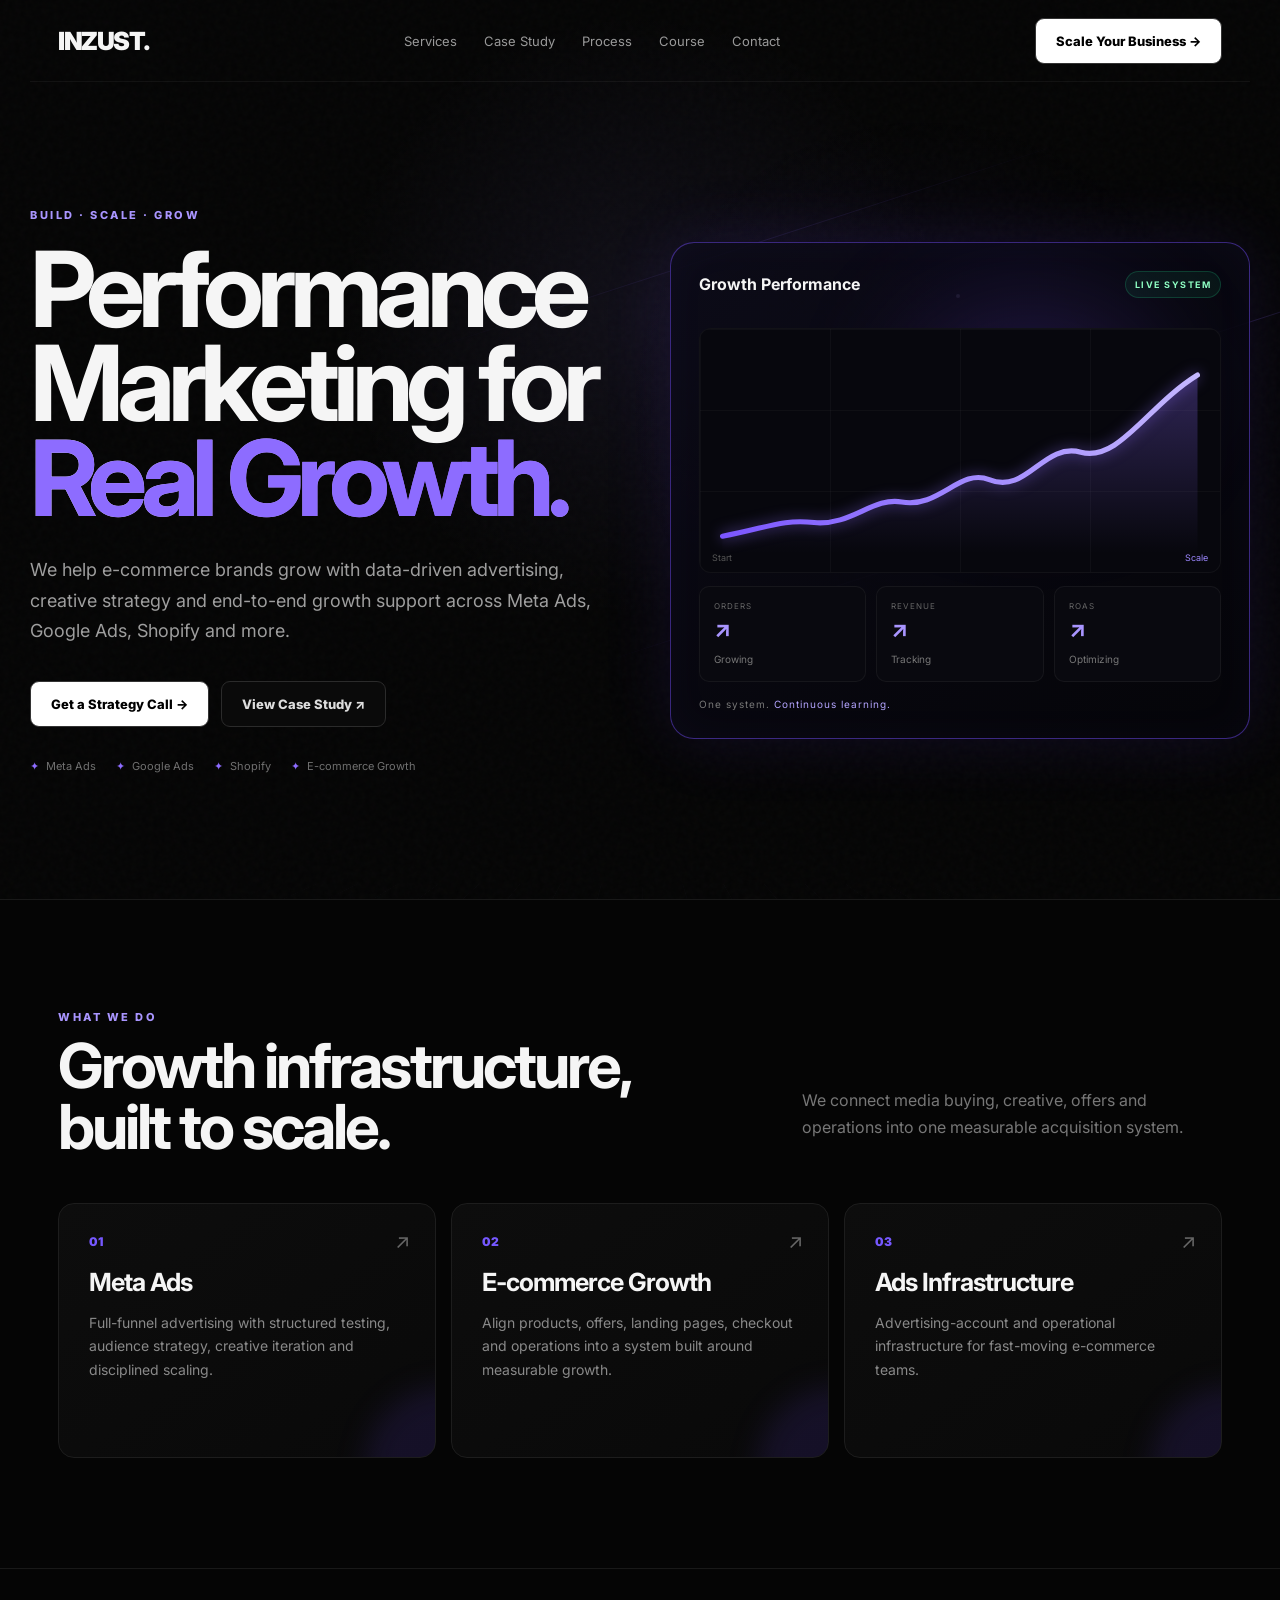
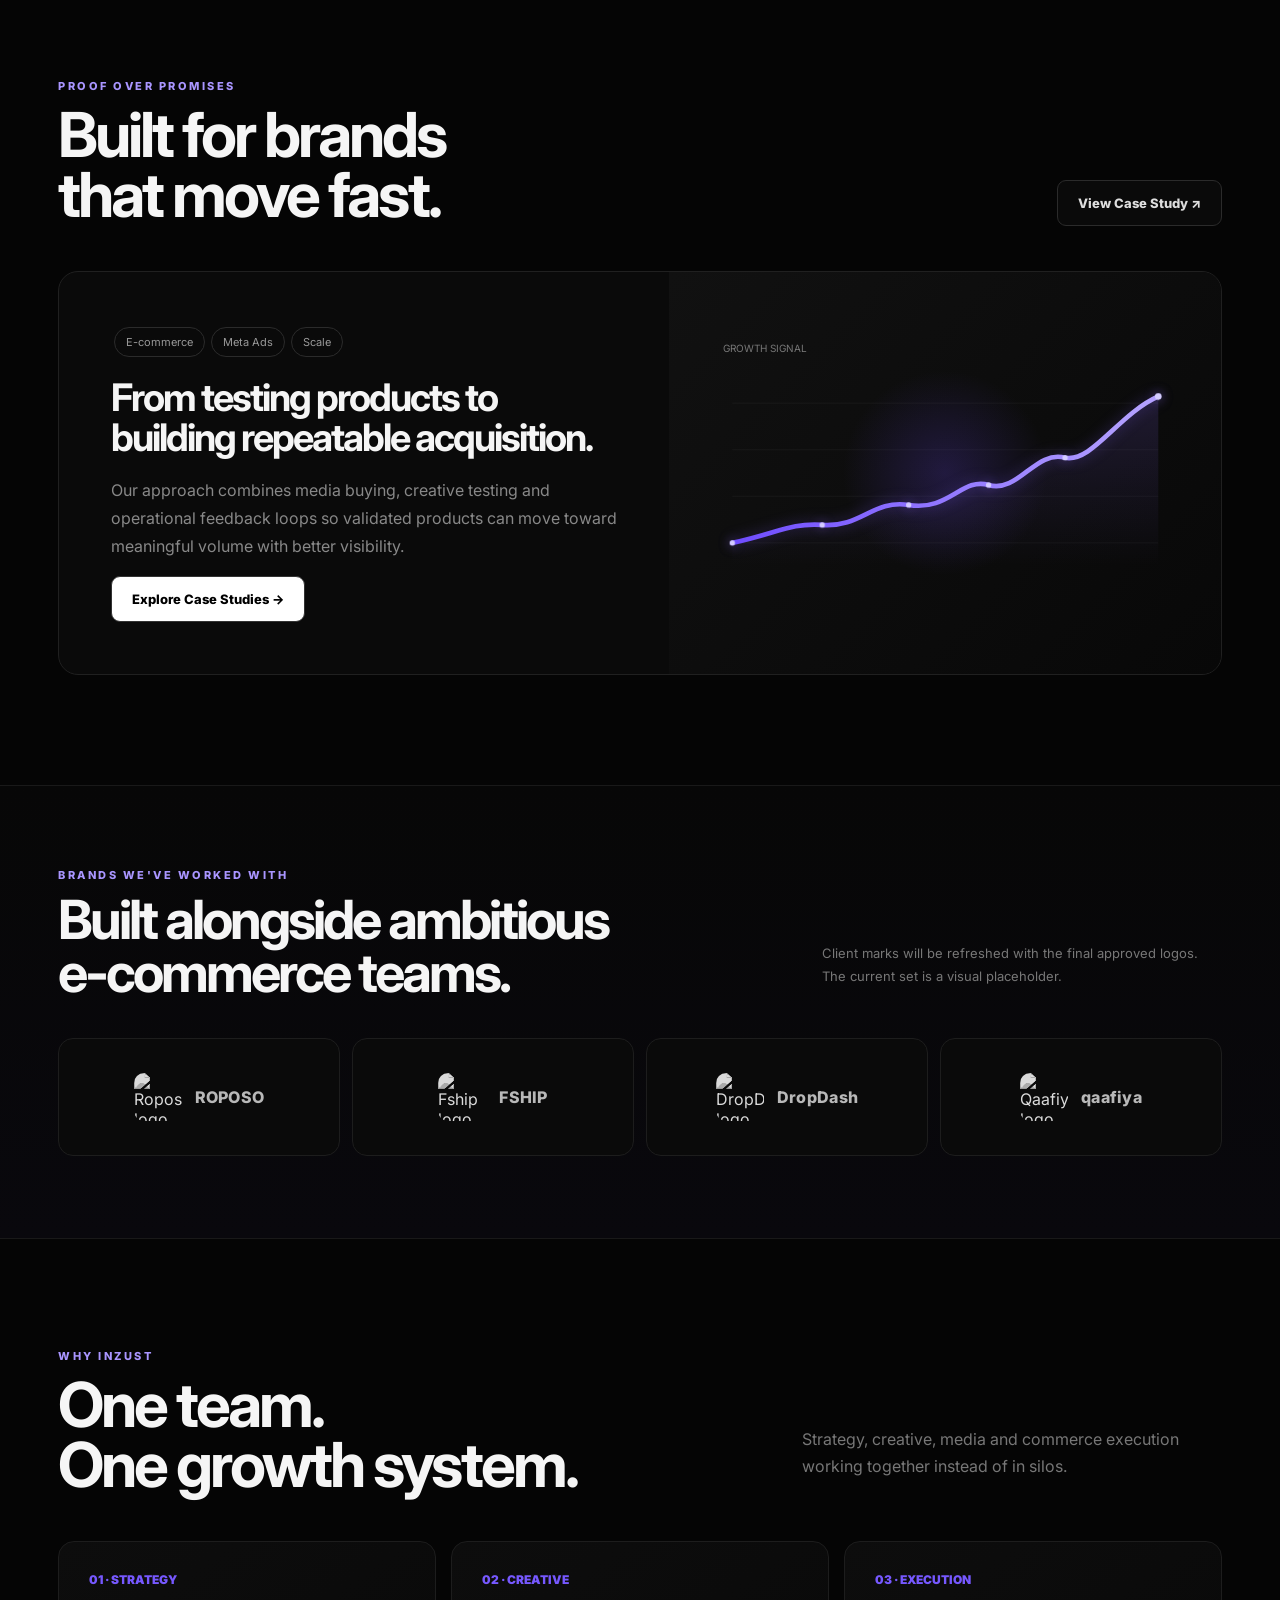
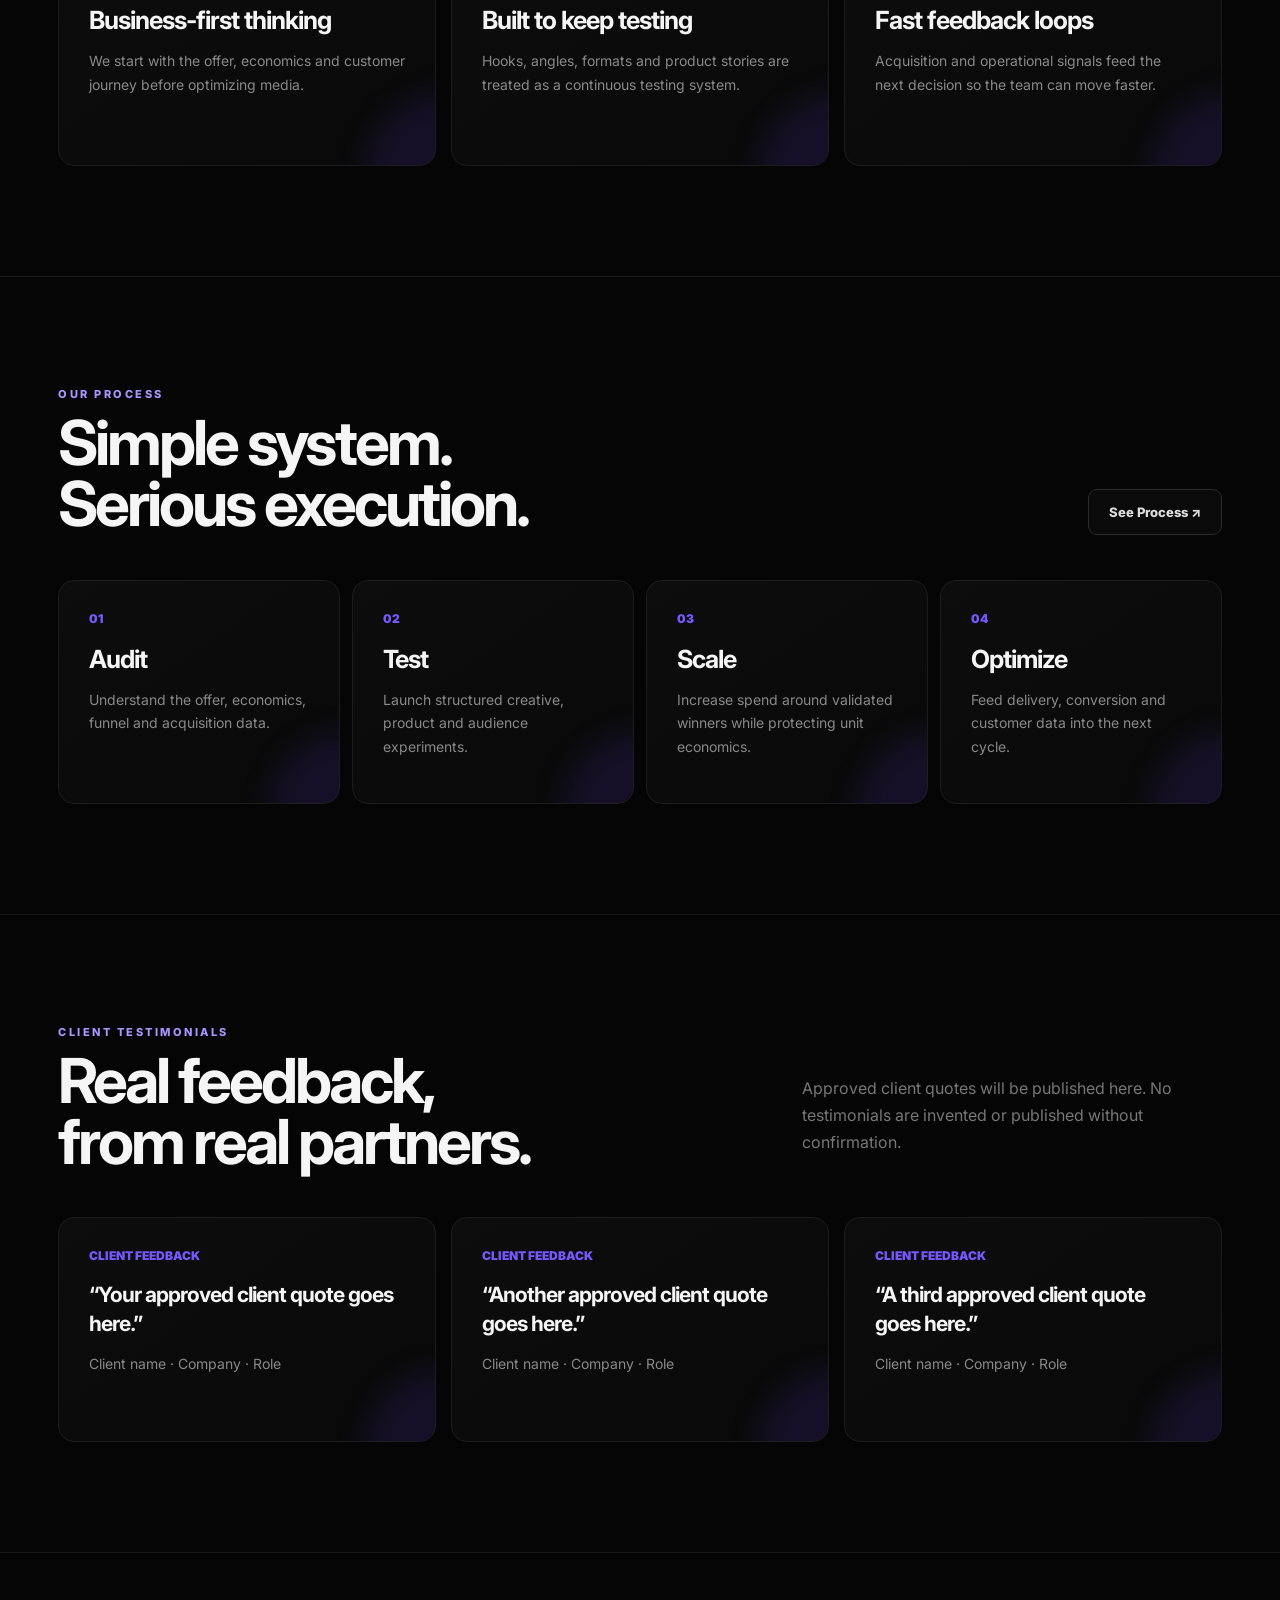
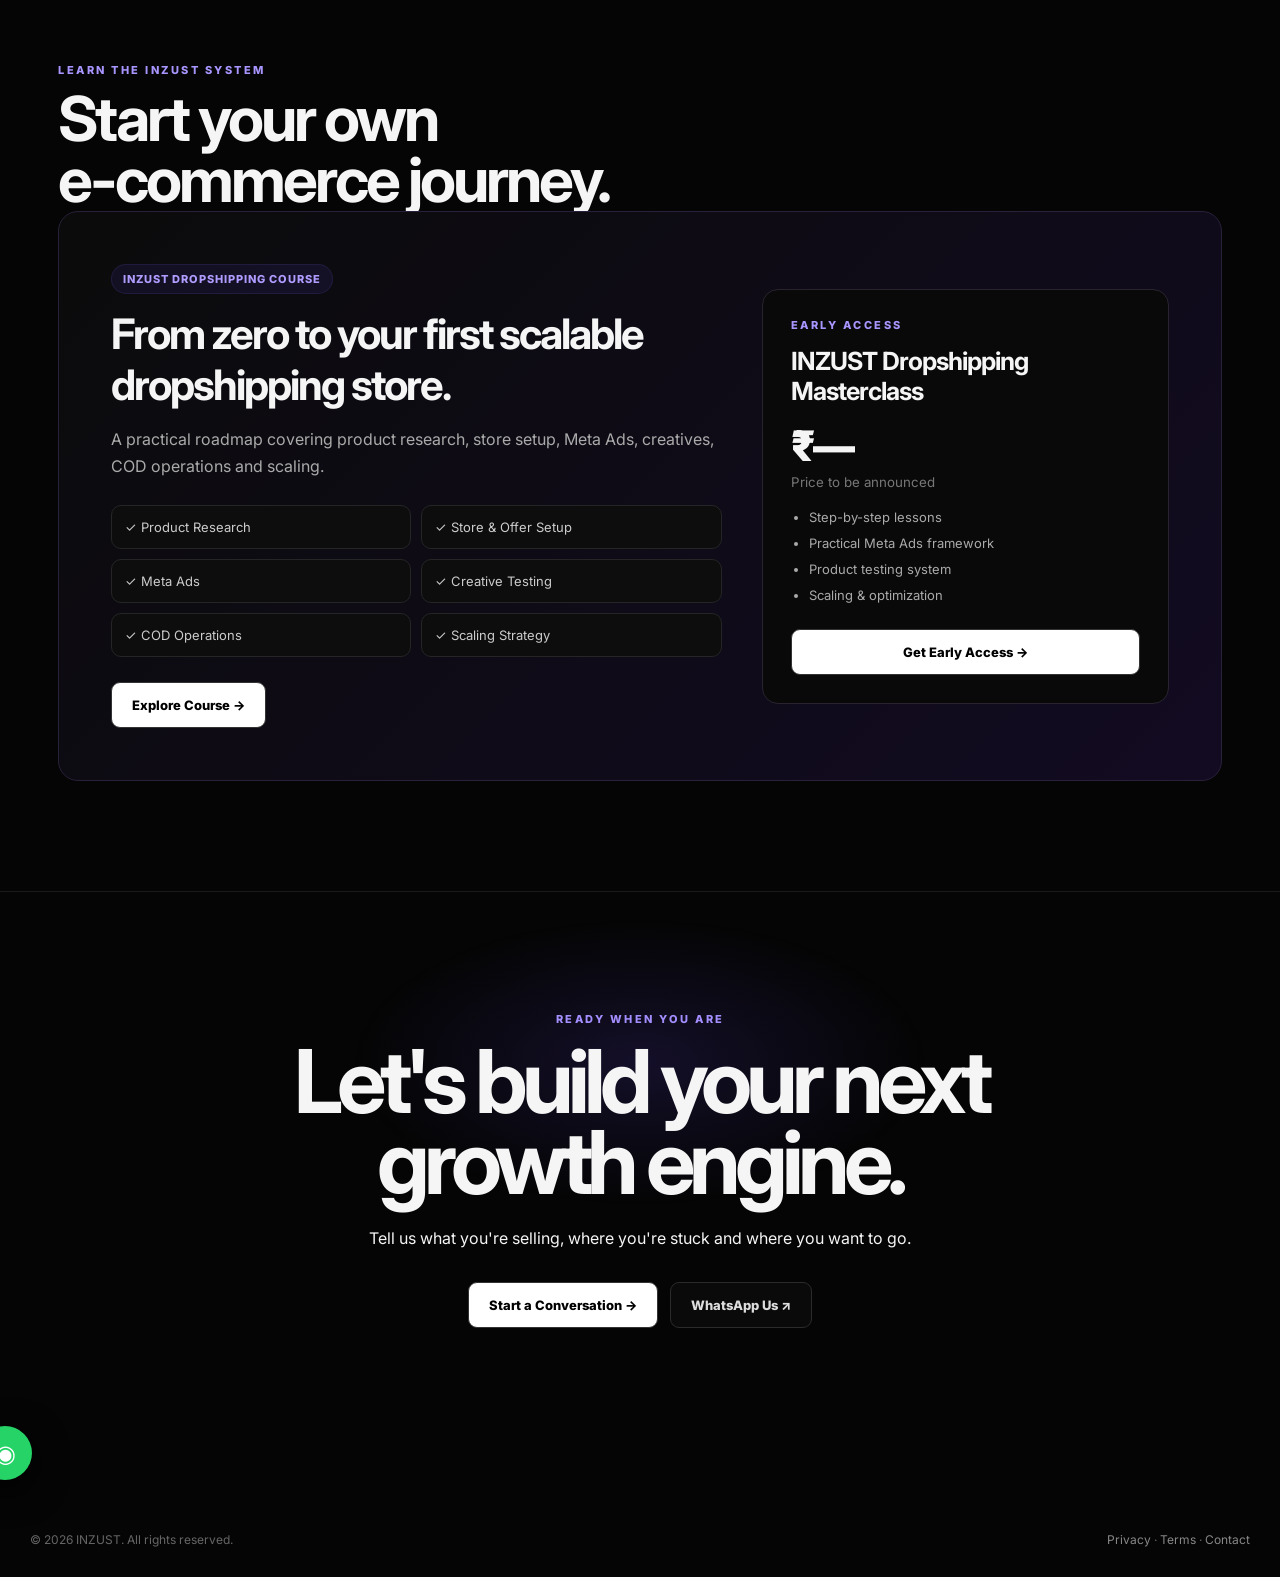
==== commit 5f64a37a: "Make hex grid visible and remove purple neon glow" ====
--- a/index.html
+++ b/index.html
@@ -13,9 +13,9 @@
 <link href="https://fonts.googleapis.com/css2?family=Inter:wght@400;500;600;700;800;900&display=swap" rel="stylesheet">
 <style>
 *{box-sizing:border-box}html{scroll-behavior:smooth}body{margin:0;background:#050505;color:#f5f5f5;font-family:Inter,Arial,sans-serif;overflow-x:hidden}a{color:inherit;text-decoration:none}.wrap{max-width:1220px;margin:auto;padding:0 28px}
-body:before{content:"";position:fixed;inset:0;pointer-events:none;background:radial-gradient(circle at 70% 20%,#6e50ff10,transparent 35%);z-index:-2}
-.nav{height:82px;position:relative;z-index:30;display:flex;align-items:center;justify-content:space-between;border-bottom:1px solid #ffffff0d}.logo{font-weight:900;letter-spacing:-1.5px;font-size:25px}.logo i{font-style:normal;color:#8d6cff}.navlinks{display:flex;gap:27px;color:#999;font-size:13px}.navlinks a{transition:.25s}.navlinks a:hover{color:#fff}.btn{display:inline-flex;align-items:center;justify-content:center;gap:8px;padding:14px 20px;border:1px solid #333;border-radius:9px;font-size:13px;font-weight:800;background:#fff;color:#000;transition:.25s;box-shadow:0 0 0 transparent}.btn:hover{transform:translateY(-2px);box-shadow:0 12px 35px #8d6cff25}.btn.dark{background:#101010;color:#eee;border-color:#2b2b2b}.hero{min-height:calc(100vh - 82px);align-items:center}.hero-inner{width:100%;display:grid;grid-template-columns:1fr 1fr;gap:60px;align-items:center;padding:82px 0}.hero-copy{position:relative;z-index:3}.hero h1{max-width:720px;font-size:clamp(54px,6.4vw,88px);letter-spacing:-5px;line-height:.91;margin:18px 0 28px}.hero h1 span{display:block;background:linear-gradient(100deg,#fff 0%,#9b74ff 70%,#c4b8ff 100%);-webkit-background-clip:text;background-clip:text;color:transparent}.hero p{max-width:620px}.hero-dashboard{position:relative;z-index:2;min-height:440px;border:1px solid #754dff77;border-radius:24px;padding:28px;background:linear-gradient(145deg,#0c0b18e8,#050509ee);box-shadow:0 0 70px #6d45ff1f, inset 0 0 45px #8d6cff09;transform:rotate(2deg);overflow:hidden;animation:dashFloat 6s ease-in-out infinite}.hero-dashboard:before{content:"";position:absolute;inset:-1px;border-radius:24px;background:linear-gradient(135deg,#9a79ff55,transparent 28%,transparent 70%,#6b43ff45);mask:linear-gradient(#000 0 0) content-box,linear-gradient(#000 0 0);mask-composite:exclude;padding:1px}.dash-glow{position:absolute;width:260px;height:180px;right:15%;top:12%;background:#7a4cff30;filter:blur(55px);border-radius:50%}.dash-top{position:relative;display:flex;justify-content:space-between;align-items:center;font-size:16px;font-weight:700}.dash-top b{font-size:9px;letter-spacing:1.5px;color:#8fffc4;background:#20d98b12;border:1px solid #20d98b33;border-radius:999px;padding:7px 9px}.dash-chart{position:relative;height:245px;margin-top:30px;border:1px solid #ffffff0b;border-radius:12px;background:#07070d;overflow:hidden}.dash-grid{position:absolute;inset:0;background-image:linear-gradient(#ffffff08 1px,transparent 1px),linear-gradient(90deg,#ffffff08 1px,transparent 1px);background-size:25% 33.333%}.dash-chart svg{position:absolute;inset:10px;width:calc(100% - 20px);height:calc(100% - 20px)}.dash-line{fill:none;stroke:url(#heroLine);stroke-width:6;stroke-linecap:round;stroke-linejoin:round;filter:drop-shadow(0 0 8px #8d6cff88);stroke-dasharray:900;stroke-dashoffset:900;animation:dashDraw 2.5s .4s ease forwards}.dash-area{fill:url(#heroArea)}.dash-label{position:absolute;bottom:9px;color:#555;font-size:9px}.dash-label.start{left:12px}.dash-label.end{right:12px;color:#9c87ff}.dash-cards{display:grid;grid-template-columns:repeat(3,1fr);gap:10px;margin-top:13px}.dash-cards>div{border:1px solid #ffffff0d;background:#09090f;border-radius:10px;padding:14px}.dash-cards small{display:block;color:#666;font-size:8px;letter-spacing:1px}.dash-cards strong{display:block;color:#a995ff;font-size:23px;margin:4px 0}.dash-cards em{font-style:normal;color:#777;font-size:10px}.dash-note{margin-top:16px;color:#777;font-size:10px;letter-spacing:1px}.dash-note span{color:#b4a5ff}.hero-art{z-index:0}.hero-mesh{background-image:url("data:image/svg+xml,%3Csvg xmlns=%27http://www.w3.org/2000/svg%27 width=%27160%27 height=%27138.56%27 viewBox=%270 0 160 138.56%27%3E%3Cg fill=%27none%27 stroke=%27%238d6cff%27 stroke-opacity=%270.12%27%3E%3Cpath d=%27M40 1L80 24.09L80 70.28L40 93.37L0 70.28L0 24.09Z%27/%3E%3Cpath d=%27M120 1L160 24.09L160 70.28L120 93.37L80 70.28L80 24.09Z%27/%3E%3Cpath d=%27M80 70.28L120 93.37L120 139L80 116L40 93.37L40 47.18Z%27/%3E%3C/g%3E%3C/svg%3E");background-size:160px 138.56px;transform:none;inset:-10%;opacity:.48;mask-image:linear-gradient(to right,transparent,#000 12%,#000 80%,transparent)}@keyframes dashDraw{to{stroke-dashoffset:0}}@keyframes dashFloat{0%,100%{transform:rotate(2deg) translateY(0)}50%{transform:rotate(1deg) translateY(-8px)}}.hero{min-height:calc(100vh - 82px);display:flex;align-items:center;position:relative;overflow:hidden;border-bottom:1px solid #191919}.hero-inner{position:relative;z-index:1;padding:90px 0}.eyebrow{color:#a995ff;font-size:11px;text-transform:uppercase;letter-spacing:2.5px;font-weight:800}.hero h1{font-size:clamp(54px,8.2vw,112px);line-height:.9;letter-spacing:-7px;max-width:970px;margin:20px 0 30px}.hero h1 span{color:#8d6cff}.hero p{max-width:650px;color:#9e9e9e;font-size:18px;line-height:1.7}.actions{display:flex;gap:12px;margin-top:34px;flex-wrap:wrap}.secondary{display:inline-flex;align-items:center;padding:14px 20px;border:1px solid #2b2b2b;border-radius:9px;color:#ddd;font-size:13px;font-weight:800;background:#0a0a0a}.micro{display:flex;gap:20px;margin-top:32px;color:#707070;font-size:11px}.micro span:before{content:"✦";color:#8d6cff;margin-right:7px}.section{padding:110px 0;border-bottom:1px solid #191919}.section-head{display:flex;justify-content:space-between;align-items:end;gap:30px;margin-bottom:45px}.section h2{font-size:clamp(38px,5vw,62px);line-height:.98;letter-spacing:-3px;margin:12px 0 0}.section-head p{max-width:420px;color:#777;line-height:1.7}.cards{display:grid;grid-template-columns:repeat(3,1fr);gap:15px}.card{background:linear-gradient(145deg,#0d0d0d,#090909);border:1px solid #1d1d1d;border-radius:16px;padding:30px;min-height:255px;transition:.3s;position:relative;overflow:hidden}.card:after{content:"";position:absolute;width:160px;height:160px;right:-90px;bottom:-90px;border-radius:50%;background:#704cff20;filter:blur(15px);transition:.3s}.card:hover{transform:translateY(-7px);border-color:#443477}.card:hover:after{transform:scale(1.6)}.num{color:#7658ff;font-weight:900;font-size:12px}.card h3{font-size:25px;letter-spacing:-1px;margin:18px 0 10px}.card p{color:#898989;line-height:1.7;font-size:14px}.arrow{position:absolute;right:25px;top:25px;color:#666;font-size:20px}.case{display:grid;grid-template-columns:1.05fr .95fr;border:1px solid #202020;border-radius:20px;overflow:hidden;background:#0a0a0a}.casecopy{padding:52px}.casecopy h3{font-size:38px;letter-spacing:-2px;line-height:1.05;margin:18px 0}.casecopy p{color:#888;line-height:1.75}.casevisual{min-height:390px;position:relative;background:radial-gradient(circle at 50% 50%,#704cff35,transparent 30%),linear-gradient(135deg,#111,#080808);display:flex;align-items:center;justify-content:center;overflow:hidden}.chart{width:82%;height:270px;position:relative}.chart-label{position:absolute;top:4px;left:4px;color:#777;font-size:10px;z-index:2}.growth-chart{width:100%;height:100%;overflow:visible}.growth-chart .gridlines line{stroke:#ffffff10;stroke-width:1}.growth-chart .line{fill:none;stroke:url(#lineGlow);stroke-width:7;stroke-linecap:round;stroke-linejoin:round;filter:drop-shadow(0 0 10px #7f5cff55);stroke-dasharray:1100;stroke-dashoffset:1100;animation:drawChart 2.4s 1s cubic-bezier(.2,.8,.2,1) forwards}.growth-chart .area{fill:url(#areaGlow);opacity:.7}.growth-chart .point{fill:#d4ccff;filter:drop-shadow(0 0 8px #8d6cff99);animation:pointIn .45s ease both}.growth-chart .point:nth-of-type(2){animation-delay:.35s}.growth-chart .point:nth-of-type(3){animation-delay:.7s}.growth-chart .point:nth-of-type(4){animation-delay:1.05s}.growth-chart .point:nth-of-type(5){animation-delay:1.4s}.growth-chart .point:nth-of-type(6){animation-delay:1.75s}.growth-chart .point:nth-of-type(7){animation-delay:2.1s}@keyframes drawChart{to{stroke-dashoffset:0}}@keyframes pointIn{from{opacity:0;transform:scale(0)}to{opacity:1;transform:scale(1)}}.process{display:grid;grid-template-columns:repeat(4,1fr);gap:12px}.process .card{min-height:210px}.course{position:relative;overflow:hidden;background:linear-gradient(135deg,#0b0b0b,#120b22);border:1px solid #29213a;border-radius:20px;padding:52px}.coursegrid{display:grid;grid-template-columns:1.2fr .8fr;gap:40px;align-items:center}.course h3{font-size:42px;letter-spacing:-2px;margin:14px 0}.course p{color:#aaa;line-height:1.7}.coursepoints{display:grid;grid-template-columns:repeat(2,1fr);gap:10px;margin:25px 0}.coursepoint{border:1px solid #252525;background:#0d0d0d;border-radius:10px;padding:13px;color:#ccc;font-size:13px}.coursebadge{display:inline-block;color:#b09cff;background:#6d4aff18;border:1px solid #5d43a833;border-radius:999px;padding:7px 11px;font-size:11px;font-weight:800;text-transform:uppercase;letter-spacing:1px}.coursecard{border:1px solid #29232f;background:#09090a;border-radius:16px;padding:28px}.coursecard .price{font-size:42px;font-weight:900;letter-spacing:-2px}.coursecard small{color:#777}.coursecard ul{padding-left:18px;color:#aaa;line-height:2;font-size:13px}.coursecard .btn{width:100%;margin-top:8px}.cta{padding:120px 0;text-align:center;position:relative;overflow:hidden}.cta:before{content:"";position:absolute;width:600px;height:300px;left:50%;top:20px;transform:translateX(-50%);background:radial-gradient(ellipse,#704cff25,transparent 68%);pointer-events:none}.cta h2{font-size:clamp(45px,7vw,88px);letter-spacing:-6px;line-height:.92;margin:15px auto 25px;max-width:900px;position:relative}.cta p{position:relative}.footer{padding:30px 0;color:#666;font-size:12px;display:flex;justify-content:space-between}.tag{display:inline-block;border:1px solid #2b2b2b;border-radius:999px;padding:7px 11px;color:#999;font-size:11px;margin:3px}.cursor-drop{position:fixed;left:0;top:0;width:4px;height:9px;border-radius:999px;background:linear-gradient(to bottom,#d9d2ff,#7f5cff);pointer-events:none;z-index:9999;opacity:.75;transform:translate(-50%,-50%);filter:blur(.15px);animation:dropFall .65s ease-out forwards}.cursor-drop:after{content:"";position:absolute;left:50%;top:100%;width:1px;height:10px;background:#8d6cff55;transform:translateX(-50%);filter:blur(.5px)}@keyframes dropFall{0%{opacity:.7;transform:translate(-50%,-50%) scale(.9)}100%{opacity:0;transform:translate(calc(-50% + var(--dx)),calc(-50% + var(--dy))) scale(.55)}}.whatsapp{position:fixed;right:22px;bottom:22px;z-index:20;width:54px;height:54px;border-radius:50%;display:flex;align-items:center;justify-content:center;background:#25d366;color:#fff;font-size:24px;box-shadow:0 10px 35px #000;transition:.25s}.whatsapp:hover{transform:scale(1.08)}@keyframes pulse{0%,100%{transform:scale(1);opacity:.8}50%{transform:scale(1.12);opacity:1}}@keyframes spin{to{transform:rotate(360deg)}}@keyframes float{0%,100%{transform:translateY(0)}50%{transform:translateY(-10px)}}.brand-section{padding:82px 0;border-bottom:1px solid #191919;background:linear-gradient(180deg,#070707,#09080d)}.brand-head{display:flex;justify-content:space-between;align-items:end;gap:30px;margin-bottom:38px}.brand-head h2{font-size:clamp(34px,4.5vw,54px);line-height:.98;letter-spacing:-3px;margin:12px 0 0}.brand-head p{max-width:400px;color:#777;line-height:1.7;font-size:13px}.brand-logos{display:grid;grid-template-columns:repeat(4,1fr);gap:12px}.brand-logo{height:118px;border:1px solid #1d1d1d;border-radius:15px;background:#0a0a0a;display:flex;align-items:center;justify-content:center;gap:13px;padding:20px;transition:.3s}.brand-logo:hover{transform:translateY(-5px);border-color:#3a2c60;background:#0c0b10}.brand-logo img{width:48px;height:48px;object-fit:contain;border-radius:10px;filter:grayscale(1) brightness(1.35);opacity:.85}.brand-logo span{font-weight:800;color:#b8b8b8;letter-spacing:.3px}.hero-art{position:absolute;inset:0;pointer-events:none;overflow:hidden}.hero-mesh{position:absolute;inset:-20%;background-image:linear-gradient(90deg,#8d6cff0d 1px,transparent 1px),linear-gradient(#8d6cff0d 1px,transparent 1px);background-size:90px 90px;transform:perspective(700px) rotateX(65deg) translateY(18%);transform-origin:center bottom;opacity:.35;animation:meshMove 10s linear infinite}.hero-cursor-light{position:absolute;inset:0;background:radial-gradient(420px circle at var(--mx,72%) var(--my,40%),#8d6cff13,transparent 70%);transition:background-position .12s linear}.beam{position:absolute;height:1px;width:55%;background:linear-gradient(90deg,transparent,#8d6cffaa,transparent);filter:blur(.2px);opacity:.5;transform:rotate(-18deg);animation:beamMove 7s ease-in-out infinite}.beam-a{right:-12%;top:36%}.beam-b{right:0;top:58%;animation-delay:-2.5s;opacity:.25}.beam-c{right:14%;top:20%;animation-delay:-4.5s;opacity:.18}.spark{position:absolute;width:4px;height:4px;border-radius:50%;background:#c7bdff;box-shadow:0 0 15px #8d6cff88;animation:sparkFloat 5s ease-in-out infinite}.spark-a{right:25%;top:26%}.spark-b{right:13%;top:48%;animation-delay:-1.8s}.spark-c{right:33%;top:62%;animation-delay:-3s}.hero-inner>div:not(.eyebrow),.hero-inner>p{animation:revealUp .8s ease both}.hero-inner h1{animation-delay:.08s}.hero-inner p{animation-delay:.16s}.hero-inner .actions{animation:revealUp .8s .24s ease both}.hero-inner .micro{animation:revealUp .8s .34s ease both}@keyframes revealUp{from{opacity:0;transform:translateY(18px)}to{opacity:1;transform:translateY(0)}}@keyframes beamMove{0%,100%{transform:translateX(-5%) rotate(-18deg)}50%{transform:translateX(12%) rotate(-18deg)}}@keyframes sparkFloat{0%,100%{transform:translateY(0) scale(.9);opacity:.35}50%{transform:translateY(-18px) scale(1.35);opacity:1}}@keyframes meshMove{0%{transform:perspective(700px) rotateX(65deg) translateY(18%) translateX(0)}100%{transform:perspective(700px) rotateX(65deg) translateY(24%) translateX(-90px)}}.menu-toggle{display:none;background:none;color:#fff;border:0;font-size:23px;cursor:pointer}.mobile-menu{display:none}.why .card,.testimonials .card{min-height:225px}.testimonials h3{font-size:21px;line-height:1.35;font-weight:700}.footer a{color:#888}.footer a:hover{color:#fff}@media(max-width:850px){.hero-inner{grid-template-columns:1fr;gap:25px}.hero-dashboard{min-height:340px;transform:none;padding:20px}.dash-chart{height:185px}.hero h1{font-size:clamp(48px,13vw,70px)}.hero-copy{padding-top:10px}.menu-toggle{display:block}.nav-cta{display:none}.mobile-menu{position:fixed;top:70px;left:16px;right:16px;z-index:40;background:#0b0b0b;border:1px solid #282828;border-radius:14px;padding:8px;box-shadow:0 20px 50px #000;display:none}.mobile-menu.open{display:block}.mobile-menu a{display:block;padding:14px 15px;border-radius:9px;color:#ccc;font-size:14px}.mobile-menu a:hover{background:#151515;color:#fff}.nav{height:70px}.navlinks{display:none}.nav>.btn{display:none}.hero{min-height:auto}.hero-inner{padding:80px 0 90px}.hero h1{letter-spacing:-4px}.hero:after{right:-100px;top:25%}.floating{display:none}.micro{flex-wrap:wrap;gap:10px}.section{padding:80px 0}.section-head{display:block}.section-head p{margin-top:20px}.cards,.process{grid-template-columns:1fr}.case{grid-template-columns:1fr}.casecopy{padding:34px}.casecopy h3{font-size:30px}.casevisual{min-height:280px}.course{padding:30px}.coursegrid{grid-template-columns:1fr}.course h3{font-size:34px}.coursepoints{grid-template-columns:1fr}.cta h2{letter-spacing:-4px}.footer{gap:15px;flex-direction:column}.whatsapp{right:16px;bottom:16px}}
-.page-animation{position:fixed;inset:0;z-index:0;pointer-events:none;overflow:hidden;background:radial-gradient(circle at 78% 22%,#6c48ff10,transparent 30%),radial-gradient(circle at 18% 78%,#4b2cff08,transparent 26%)}body> *:not(.page-animation){position:relative;z-index:1}.anim-grid{position:absolute;left:-15%;right:-15%;bottom:-30%;height:78%;background-image:url("data:image/svg+xml,%3Csvg xmlns=%27http://www.w3.org/2000/svg%27 width=%27160%27 height=%27138.56%27 viewBox=%270 0 160 138.56%27%3E%3Cg fill=%27none%27 stroke=%27%238d6cff%27 stroke-opacity=%270.10%27%3E%3Cpath d=%27M40 1L80 24.09L80 70.28L40 93.37L0 70.28L0 24.09Z%27/%3E%3Cpath d=%27M120 1L160 24.09L160 70.28L120 93.37L80 70.28L80 24.09Z%27/%3E%3Cpath d=%27M80 70.28L120 93.37L120 139L80 116L40 93.37L40 47.18Z%27/%3E%3C/g%3E%3C/svg%3E");background-size:160px 138.56px;transform:perspective(750px) rotateX(67deg) rotateZ(-2deg);transform-origin:center bottom;opacity:.42;mask-image:linear-gradient(to top,rgba(0,0,0,.9),transparent 78%);animation:gridDrift 12s linear infinite}.aurora{position:absolute;width:55vw;height:30vw;border-radius:50%;filter:blur(70px);opacity:.18;mix-blend-mode:screen}.aurora.a{top:-8vw;right:-8vw;background:linear-gradient(120deg,#6e50ff,transparent 70%);transform:rotate(-18deg);animation:auroraA 9s ease-in-out infinite}.aurora.b{top:25%;left:-15vw;background:linear-gradient(120deg,#4324c9,transparent 70%);transform:rotate(20deg);animation:auroraB 11s ease-in-out infinite}.aurora.c{bottom:-18vw;right:10%;background:linear-gradient(120deg,#8d6cff,transparent 68%);transform:rotate(-12deg);animation:auroraC 13s ease-in-out infinite}.anim-spotlight{position:absolute;inset:0;background:radial-gradient(420px circle at var(--sx,50%) var(--sy,35%),#9a86ff14,transparent 72%);transition:background .12s linear}.anim-noise{position:absolute;inset:0;opacity:.035;background-image:url("data:image/svg+xml,%3Csvg viewBox='0 0 180 180' xmlns='http://www.w3.org/2000/svg'%3E%3Cfilter id='n'%3E%3CfeTurbulence type='fractalNoise' baseFrequency='.9' numOctaves='4' stitchTiles='stitch'/%3E%3C/filter%3E%3Crect width='100%25' height='100%25' filter='url(%23n)' opacity='.7'/%3E%3C/svg%3E");animation:noiseShift .7s steps(2) infinite}@keyframes gridDrift{0%{transform:perspective(750px) rotateX(67deg) rotateZ(-2deg) translate3d(0,0,0)}50%{transform:perspective(750px) rotateX(67deg) rotateZ(-2deg) translate3d(-36px,20px,0)}100%{transform:perspective(750px) rotateX(67deg) rotateZ(-2deg) translate3d(-72px,0,0)}}@keyframes auroraA{0%,100%{transform:translate3d(0,0,0) rotate(-18deg) scale(1)}50%{transform:translate3d(-5vw,3vw,0) rotate(-8deg) scale(1.08)}}@keyframes auroraB{0%,100%{transform:translate3d(0,0,0) rotate(20deg) scale(1)}50%{transform:translate3d(4vw,-2vw,0) rotate(10deg) scale(1.1)}}@keyframes auroraC{0%,100%{transform:translate3d(0,0,0) rotate(-12deg) scale(1)}50%{transform:translate3d(-3vw,-2vw,0) rotate(2deg) scale(1.12)}}@keyframes noiseShift{0%{transform:translate3d(0,0,0)}25%{transform:translate3d(1%, -1%,0)}50%{transform:translate3d(-1%,1%,0)}75%{transform:translate3d(1%,1%,0)}100%{transform:translate3d(0,0,0)}}@media(max-width:850px){.anim-grid{height:60%;background-size:55px 55px;opacity:.25}.aurora{filter:blur(50px);opacity:.11}.anim-spotlight{display:none}}@media(prefers-reduced-motion:reduce){.anim-grid,.aurora,.anim-noise{animation:none!important}}</style>
+body:before{content:"";position:fixed;inset:0;pointer-events:none;background:transparent;z-index:-2}
+.nav{height:82px;position:relative;z-index:30;display:flex;align-items:center;justify-content:space-between;border-bottom:1px solid #ffffff0d}.logo{font-weight:900;letter-spacing:-1.5px;font-size:25px}.logo i{font-style:normal;color:#8d6cff}.navlinks{display:flex;gap:27px;color:#999;font-size:13px}.navlinks a{transition:.25s}.navlinks a:hover{color:#fff}.btn{display:inline-flex;align-items:center;justify-content:center;gap:8px;padding:14px 20px;border:1px solid #333;border-radius:9px;font-size:13px;font-weight:800;background:#fff;color:#000;transition:.25s;box-shadow:0 0 0 transparent}.btn:hover{transform:translateY(-2px);box-shadow:0 12px 35px #8d6cff25}.btn.dark{background:#101010;color:#eee;border-color:#2b2b2b}.hero{min-height:calc(100vh - 82px);align-items:center}.hero-inner{width:100%;display:grid;grid-template-columns:1fr 1fr;gap:60px;align-items:center;padding:82px 0}.hero-copy{position:relative;z-index:3}.hero h1{max-width:720px;font-size:clamp(54px,6.4vw,88px);letter-spacing:-5px;line-height:.91;margin:18px 0 28px}.hero h1 span{display:block;background:linear-gradient(100deg,#fff 0%,#9b74ff 70%,#c4b8ff 100%);-webkit-background-clip:text;background-clip:text;color:transparent}.hero p{max-width:620px}.hero-dashboard{position:relative;z-index:2;min-height:440px;border:1px solid #754dff77;border-radius:24px;padding:28px;background:linear-gradient(145deg,#0c0b18e8,#050509ee);box-shadow:0 0 70px #6d45ff1f, inset 0 0 45px #8d6cff09;transform:rotate(2deg);overflow:hidden;animation:dashFloat 6s ease-in-out infinite}.hero-dashboard:before{content:"";position:absolute;inset:-1px;border-radius:24px;background:linear-gradient(135deg,#9a79ff55,transparent 28%,transparent 70%,#6b43ff45);mask:linear-gradient(#000 0 0) content-box,linear-gradient(#000 0 0);mask-composite:exclude;padding:1px}.dash-glow{position:absolute;width:260px;height:180px;right:15%;top:12%;background:#7a4cff30;filter:blur(55px);border-radius:50%}.dash-top{position:relative;display:flex;justify-content:space-between;align-items:center;font-size:16px;font-weight:700}.dash-top b{font-size:9px;letter-spacing:1.5px;color:#8fffc4;background:#20d98b12;border:1px solid #20d98b33;border-radius:999px;padding:7px 9px}.dash-chart{position:relative;height:245px;margin-top:30px;border:1px solid #ffffff0b;border-radius:12px;background:#07070d;overflow:hidden}.dash-grid{position:absolute;inset:0;background-image:linear-gradient(#ffffff08 1px,transparent 1px),linear-gradient(90deg,#ffffff08 1px,transparent 1px);background-size:25% 33.333%}.dash-chart svg{position:absolute;inset:10px;width:calc(100% - 20px);height:calc(100% - 20px)}.dash-line{fill:none;stroke:url(#heroLine);stroke-width:6;stroke-linecap:round;stroke-linejoin:round;filter:drop-shadow(0 0 8px #8d6cff88);stroke-dasharray:900;stroke-dashoffset:900;animation:dashDraw 2.5s .4s ease forwards}.dash-area{fill:url(#heroArea)}.dash-label{position:absolute;bottom:9px;color:#555;font-size:9px}.dash-label.start{left:12px}.dash-label.end{right:12px;color:#9c87ff}.dash-cards{display:grid;grid-template-columns:repeat(3,1fr);gap:10px;margin-top:13px}.dash-cards>div{border:1px solid #ffffff0d;background:#09090f;border-radius:10px;padding:14px}.dash-cards small{display:block;color:#666;font-size:8px;letter-spacing:1px}.dash-cards strong{display:block;color:#a995ff;font-size:23px;margin:4px 0}.dash-cards em{font-style:normal;color:#777;font-size:10px}.dash-note{margin-top:16px;color:#777;font-size:10px;letter-spacing:1px}.dash-note span{color:#b4a5ff}.hero-art{z-index:0}.hero-mesh{background-image:url("data:image/svg+xml,%3Csvg xmlns='http://www.w3.org/2000/svg' width='180' height='156' viewBox='0 0 180 156'%3E%3Cg fill='none' stroke='%238d6cff' stroke-opacity='.18' stroke-width='1'%3E%3Cpath d='M45 1L90 27L90 79L45 105L0 79L0 27Z'/%3E%3Cpath d='M135 1L180 27L180 79L135 105L90 79L90 27Z'/%3E%3Cpath d='M90 79L135 105L135 157L90 131L45 105L45 53Z'/%3E%3C/g%3E%3C/svg%3E");background-size:180px 156px;transform:none;inset:-10%;opacity:.72;mask-image:linear-gradient(to right,transparent,#000 12%,#000 80%,transparent)}@keyframes dashDraw{to{stroke-dashoffset:0}}@keyframes dashFloat{0%,100%{transform:rotate(2deg) translateY(0)}50%{transform:rotate(1deg) translateY(-8px)}}.hero{min-height:calc(100vh - 82px);display:flex;align-items:center;position:relative;overflow:hidden;border-bottom:1px solid #191919}.hero-inner{position:relative;z-index:1;padding:90px 0}.eyebrow{color:#a995ff;font-size:11px;text-transform:uppercase;letter-spacing:2.5px;font-weight:800}.hero h1{font-size:clamp(54px,8.2vw,112px);line-height:.9;letter-spacing:-7px;max-width:970px;margin:20px 0 30px}.hero h1 span{color:#8d6cff}.hero p{max-width:650px;color:#9e9e9e;font-size:18px;line-height:1.7}.actions{display:flex;gap:12px;margin-top:34px;flex-wrap:wrap}.secondary{display:inline-flex;align-items:center;padding:14px 20px;border:1px solid #2b2b2b;border-radius:9px;color:#ddd;font-size:13px;font-weight:800;background:#0a0a0a}.micro{display:flex;gap:20px;margin-top:32px;color:#707070;font-size:11px}.micro span:before{content:"✦";color:#8d6cff;margin-right:7px}.section{padding:110px 0;border-bottom:1px solid #191919}.section-head{display:flex;justify-content:space-between;align-items:end;gap:30px;margin-bottom:45px}.section h2{font-size:clamp(38px,5vw,62px);line-height:.98;letter-spacing:-3px;margin:12px 0 0}.section-head p{max-width:420px;color:#777;line-height:1.7}.cards{display:grid;grid-template-columns:repeat(3,1fr);gap:15px}.card{background:linear-gradient(145deg,#0d0d0d,#090909);border:1px solid #1d1d1d;border-radius:16px;padding:30px;min-height:255px;transition:.3s;position:relative;overflow:hidden}.card:after{content:"";position:absolute;width:160px;height:160px;right:-90px;bottom:-90px;border-radius:50%;background:#704cff20;filter:blur(15px);transition:.3s}.card:hover{transform:translateY(-7px);border-color:#443477}.card:hover:after{transform:scale(1.6)}.num{color:#7658ff;font-weight:900;font-size:12px}.card h3{font-size:25px;letter-spacing:-1px;margin:18px 0 10px}.card p{color:#898989;line-height:1.7;font-size:14px}.arrow{position:absolute;right:25px;top:25px;color:#666;font-size:20px}.case{display:grid;grid-template-columns:1.05fr .95fr;border:1px solid #202020;border-radius:20px;overflow:hidden;background:#0a0a0a}.casecopy{padding:52px}.casecopy h3{font-size:38px;letter-spacing:-2px;line-height:1.05;margin:18px 0}.casecopy p{color:#888;line-height:1.75}.casevisual{min-height:390px;position:relative;background:radial-gradient(circle at 50% 50%,#704cff35,transparent 30%),linear-gradient(135deg,#111,#080808);display:flex;align-items:center;justify-content:center;overflow:hidden}.chart{width:82%;height:270px;position:relative}.chart-label{position:absolute;top:4px;left:4px;color:#777;font-size:10px;z-index:2}.growth-chart{width:100%;height:100%;overflow:visible}.growth-chart .gridlines line{stroke:#ffffff10;stroke-width:1}.growth-chart .line{fill:none;stroke:url(#lineGlow);stroke-width:7;stroke-linecap:round;stroke-linejoin:round;filter:drop-shadow(0 0 10px #7f5cff55);stroke-dasharray:1100;stroke-dashoffset:1100;animation:drawChart 2.4s 1s cubic-bezier(.2,.8,.2,1) forwards}.growth-chart .area{fill:url(#areaGlow);opacity:.7}.growth-chart .point{fill:#d4ccff;filter:drop-shadow(0 0 8px #8d6cff99);animation:pointIn .45s ease both}.growth-chart .point:nth-of-type(2){animation-delay:.35s}.growth-chart .point:nth-of-type(3){animation-delay:.7s}.growth-chart .point:nth-of-type(4){animation-delay:1.05s}.growth-chart .point:nth-of-type(5){animation-delay:1.4s}.growth-chart .point:nth-of-type(6){animation-delay:1.75s}.growth-chart .point:nth-of-type(7){animation-delay:2.1s}@keyframes drawChart{to{stroke-dashoffset:0}}@keyframes pointIn{from{opacity:0;transform:scale(0)}to{opacity:1;transform:scale(1)}}.process{display:grid;grid-template-columns:repeat(4,1fr);gap:12px}.process .card{min-height:210px}.course{position:relative;overflow:hidden;background:linear-gradient(135deg,#0b0b0b,#120b22);border:1px solid #29213a;border-radius:20px;padding:52px}.coursegrid{display:grid;grid-template-columns:1.2fr .8fr;gap:40px;align-items:center}.course h3{font-size:42px;letter-spacing:-2px;margin:14px 0}.course p{color:#aaa;line-height:1.7}.coursepoints{display:grid;grid-template-columns:repeat(2,1fr);gap:10px;margin:25px 0}.coursepoint{border:1px solid #252525;background:#0d0d0d;border-radius:10px;padding:13px;color:#ccc;font-size:13px}.coursebadge{display:inline-block;color:#b09cff;background:#6d4aff18;border:1px solid #5d43a833;border-radius:999px;padding:7px 11px;font-size:11px;font-weight:800;text-transform:uppercase;letter-spacing:1px}.coursecard{border:1px solid #29232f;background:#09090a;border-radius:16px;padding:28px}.coursecard .price{font-size:42px;font-weight:900;letter-spacing:-2px}.coursecard small{color:#777}.coursecard ul{padding-left:18px;color:#aaa;line-height:2;font-size:13px}.coursecard .btn{width:100%;margin-top:8px}.cta{padding:120px 0;text-align:center;position:relative;overflow:hidden}.cta:before{content:"";position:absolute;width:600px;height:300px;left:50%;top:20px;transform:translateX(-50%);background:radial-gradient(ellipse,#704cff25,transparent 68%);pointer-events:none}.cta h2{font-size:clamp(45px,7vw,88px);letter-spacing:-6px;line-height:.92;margin:15px auto 25px;max-width:900px;position:relative}.cta p{position:relative}.footer{padding:30px 0;color:#666;font-size:12px;display:flex;justify-content:space-between}.tag{display:inline-block;border:1px solid #2b2b2b;border-radius:999px;padding:7px 11px;color:#999;font-size:11px;margin:3px}.cursor-drop{position:fixed;left:0;top:0;width:4px;height:9px;border-radius:999px;background:linear-gradient(to bottom,#d9d2ff,#7f5cff);pointer-events:none;z-index:9999;opacity:.75;transform:translate(-50%,-50%);filter:blur(.15px);animation:dropFall .65s ease-out forwards}.cursor-drop:after{content:"";position:absolute;left:50%;top:100%;width:1px;height:10px;background:#8d6cff55;transform:translateX(-50%);filter:blur(.5px)}@keyframes dropFall{0%{opacity:.7;transform:translate(-50%,-50%) scale(.9)}100%{opacity:0;transform:translate(calc(-50% + var(--dx)),calc(-50% + var(--dy))) scale(.55)}}.whatsapp{position:fixed;right:22px;bottom:22px;z-index:20;width:54px;height:54px;border-radius:50%;display:flex;align-items:center;justify-content:center;background:#25d366;color:#fff;font-size:24px;box-shadow:0 10px 35px #000;transition:.25s}.whatsapp:hover{transform:scale(1.08)}@keyframes pulse{0%,100%{transform:scale(1);opacity:.8}50%{transform:scale(1.12);opacity:1}}@keyframes spin{to{transform:rotate(360deg)}}@keyframes float{0%,100%{transform:translateY(0)}50%{transform:translateY(-10px)}}.brand-section{padding:82px 0;border-bottom:1px solid #191919;background:linear-gradient(180deg,#070707,#09080d)}.brand-head{display:flex;justify-content:space-between;align-items:end;gap:30px;margin-bottom:38px}.brand-head h2{font-size:clamp(34px,4.5vw,54px);line-height:.98;letter-spacing:-3px;margin:12px 0 0}.brand-head p{max-width:400px;color:#777;line-height:1.7;font-size:13px}.brand-logos{display:grid;grid-template-columns:repeat(4,1fr);gap:12px}.brand-logo{height:118px;border:1px solid #1d1d1d;border-radius:15px;background:#0a0a0a;display:flex;align-items:center;justify-content:center;gap:13px;padding:20px;transition:.3s}.brand-logo:hover{transform:translateY(-5px);border-color:#3a2c60;background:#0c0b10}.brand-logo img{width:48px;height:48px;object-fit:contain;border-radius:10px;filter:grayscale(1) brightness(1.35);opacity:.85}.brand-logo span{font-weight:800;color:#b8b8b8;letter-spacing:.3px}.hero-art{position:absolute;inset:0;pointer-events:none;overflow:hidden}.hero-mesh{position:absolute;inset:-20%;background-image:linear-gradient(90deg,#8d6cff0d 1px,transparent 1px),linear-gradient(#8d6cff0d 1px,transparent 1px);background-size:90px 90px;transform:perspective(700px) rotateX(65deg) translateY(18%);transform-origin:center bottom;opacity:.35;animation:meshMove 10s linear infinite}.hero-cursor-light{position:absolute;inset:0;background:radial-gradient(420px circle at var(--mx,72%) var(--my,40%),#8d6cff13,transparent 70%);transition:background-position .12s linear}.beam{position:absolute;height:1px;width:55%;background:linear-gradient(90deg,transparent,#8d6cffaa,transparent);filter:blur(.2px);opacity:.5;transform:rotate(-18deg);animation:beamMove 7s ease-in-out infinite}.beam-a{right:-12%;top:36%}.beam-b{right:0;top:58%;animation-delay:-2.5s;opacity:.25}.beam-c{right:14%;top:20%;animation-delay:-4.5s;opacity:.18}.spark{position:absolute;width:4px;height:4px;border-radius:50%;background:#c7bdff;box-shadow:0 0 15px #8d6cff88;animation:sparkFloat 5s ease-in-out infinite}.spark-a{right:25%;top:26%}.spark-b{right:13%;top:48%;animation-delay:-1.8s}.spark-c{right:33%;top:62%;animation-delay:-3s}.hero-inner>div:not(.eyebrow),.hero-inner>p{animation:revealUp .8s ease both}.hero-inner h1{animation-delay:.08s}.hero-inner p{animation-delay:.16s}.hero-inner .actions{animation:revealUp .8s .24s ease both}.hero-inner .micro{animation:revealUp .8s .34s ease both}@keyframes revealUp{from{opacity:0;transform:translateY(18px)}to{opacity:1;transform:translateY(0)}}@keyframes beamMove{0%,100%{transform:translateX(-5%) rotate(-18deg)}50%{transform:translateX(12%) rotate(-18deg)}}@keyframes sparkFloat{0%,100%{transform:translateY(0) scale(.9);opacity:.35}50%{transform:translateY(-18px) scale(1.35);opacity:1}}@keyframes meshMove{0%{transform:perspective(700px) rotateX(65deg) translateY(18%) translateX(0)}100%{transform:perspective(700px) rotateX(65deg) translateY(24%) translateX(-90px)}}.menu-toggle{display:none;background:none;color:#fff;border:0;font-size:23px;cursor:pointer}.mobile-menu{display:none}.why .card,.testimonials .card{min-height:225px}.testimonials h3{font-size:21px;line-height:1.35;font-weight:700}.footer a{color:#888}.footer a:hover{color:#fff}@media(max-width:850px){.hero-inner{grid-template-columns:1fr;gap:25px}.hero-dashboard{min-height:340px;transform:none;padding:20px}.dash-chart{height:185px}.hero h1{font-size:clamp(48px,13vw,70px)}.hero-copy{padding-top:10px}.menu-toggle{display:block}.nav-cta{display:none}.mobile-menu{position:fixed;top:70px;left:16px;right:16px;z-index:40;background:#0b0b0b;border:1px solid #282828;border-radius:14px;padding:8px;box-shadow:0 20px 50px #000;display:none}.mobile-menu.open{display:block}.mobile-menu a{display:block;padding:14px 15px;border-radius:9px;color:#ccc;font-size:14px}.mobile-menu a:hover{background:#151515;color:#fff}.nav{height:70px}.navlinks{display:none}.nav>.btn{display:none}.hero{min-height:auto}.hero-inner{padding:80px 0 90px}.hero h1{letter-spacing:-4px}.hero:after{right:-100px;top:25%}.floating{display:none}.micro{flex-wrap:wrap;gap:10px}.section{padding:80px 0}.section-head{display:block}.section-head p{margin-top:20px}.cards,.process{grid-template-columns:1fr}.case{grid-template-columns:1fr}.casecopy{padding:34px}.casecopy h3{font-size:30px}.casevisual{min-height:280px}.course{padding:30px}.coursegrid{grid-template-columns:1fr}.course h3{font-size:34px}.coursepoints{grid-template-columns:1fr}.cta h2{letter-spacing:-4px}.footer{gap:15px;flex-direction:column}.whatsapp{right:16px;bottom:16px}}
+.page-animation{position:fixed;inset:0;z-index:0;pointer-events:none;overflow:hidden;background:transparent}body> *:not(.page-animation){position:relative;z-index:1}.anim-grid{position:absolute;left:-15%;right:-15%;bottom:-30%;height:78%;background-image:url("data:image/svg+xml,%3Csvg xmlns=%27http://www.w3.org/2000/svg%27 width=%27160%27 height=%27138.56%27 viewBox=%270 0 160 138.56%27%3E%3Cg fill=%27none%27 stroke=%27%238d6cff%27 stroke-opacity=%270.10%27%3E%3Cpath d=%27M40 1L80 24.09L80 70.28L40 93.37L0 70.28L0 24.09Z%27/%3E%3Cpath d=%27M120 1L160 24.09L160 70.28L120 93.37L80 70.28L80 24.09Z%27/%3E%3Cpath d=%27M80 70.28L120 93.37L120 139L80 116L40 93.37L40 47.18Z%27/%3E%3C/g%3E%3C/svg%3E");background-size:160px 138.56px;transform:perspective(750px) rotateX(67deg) rotateZ(-2deg);transform-origin:center bottom;opacity:.42;mask-image:linear-gradient(to top,rgba(0,0,0,.9),transparent 78%);animation:gridDrift 12s linear infinite}.aurora{display:none}.aurora.a{top:-8vw;right:-8vw;background:linear-gradient(120deg,#6e50ff,transparent 70%);transform:rotate(-18deg);animation:auroraA 9s ease-in-out infinite}.aurora.b{top:25%;left:-15vw;background:linear-gradient(120deg,#4324c9,transparent 70%);transform:rotate(20deg);animation:auroraB 11s ease-in-out infinite}.aurora.c{bottom:-18vw;right:10%;background:linear-gradient(120deg,#8d6cff,transparent 68%);transform:rotate(-12deg);animation:auroraC 13s ease-in-out infinite}.anim-spotlight{position:absolute;inset:0;background:radial-gradient(420px circle at var(--sx,50%) var(--sy,35%),#9a86ff14,transparent 72%);transition:background .12s linear}.anim-noise{position:absolute;inset:0;opacity:.035;background-image:url("data:image/svg+xml,%3Csvg viewBox='0 0 180 180' xmlns='http://www.w3.org/2000/svg'%3E%3Cfilter id='n'%3E%3CfeTurbulence type='fractalNoise' baseFrequency='.9' numOctaves='4' stitchTiles='stitch'/%3E%3C/filter%3E%3Crect width='100%25' height='100%25' filter='url(%23n)' opacity='.7'/%3E%3C/svg%3E");animation:noiseShift .7s steps(2) infinite}@keyframes gridDrift{0%{transform:perspective(750px) rotateX(67deg) rotateZ(-2deg) translate3d(0,0,0)}50%{transform:perspective(750px) rotateX(67deg) rotateZ(-2deg) translate3d(-36px,20px,0)}100%{transform:perspective(750px) rotateX(67deg) rotateZ(-2deg) translate3d(-72px,0,0)}}@keyframes auroraA{0%,100%{transform:translate3d(0,0,0) rotate(-18deg) scale(1)}50%{transform:translate3d(-5vw,3vw,0) rotate(-8deg) scale(1.08)}}@keyframes auroraB{0%,100%{transform:translate3d(0,0,0) rotate(20deg) scale(1)}50%{transform:translate3d(4vw,-2vw,0) rotate(10deg) scale(1.1)}}@keyframes auroraC{0%,100%{transform:translate3d(0,0,0) rotate(-12deg) scale(1)}50%{transform:translate3d(-3vw,-2vw,0) rotate(2deg) scale(1.12)}}@keyframes noiseShift{0%{transform:translate3d(0,0,0)}25%{transform:translate3d(1%, -1%,0)}50%{transform:translate3d(-1%,1%,0)}75%{transform:translate3d(1%,1%,0)}100%{transform:translate3d(0,0,0)}}@media(max-width:850px){.anim-grid{height:60%;background-size:55px 55px;opacity:.25}.aurora{display:none}.anim-spotlight{display:none}}@media(prefers-reduced-motion:reduce){.anim-grid,.aurora,.anim-noise{animation:none!important}}</style>
 </head>
 <body><div class="page-animation" aria-hidden="true"><div class="aurora a"></div><div class="aurora b"></div><div class="aurora c"></div><div class="anim-grid"></div><div class="anim-spotlight"></div><div class="anim-noise"></div></div>
 <header class="wrap nav"><a class="logo" href="index.html">INZUST<span class="logo i">.</span></a><nav class="navlinks"><a href="services.html">Services</a><a href="case-studies.html">Case Study</a><a href="process.html">Process</a><a href="course.html">Course</a><a href="contact.html">Contact</a></nav><a class="btn nav-cta" href="contact.html" onclick="trackLeadEvent('scale_cta')">Scale Your Business →</a><button class="menu-toggle" aria-label="Open menu" aria-expanded="false">☰</button></header><div class="mobile-menu" aria-hidden="true"><a href="services.html">Services</a><a href="case-studies.html">Case Study</a><a href="process.html">Process</a><a href="course.html">Course</a><a href="contact.html">Contact</a></div>
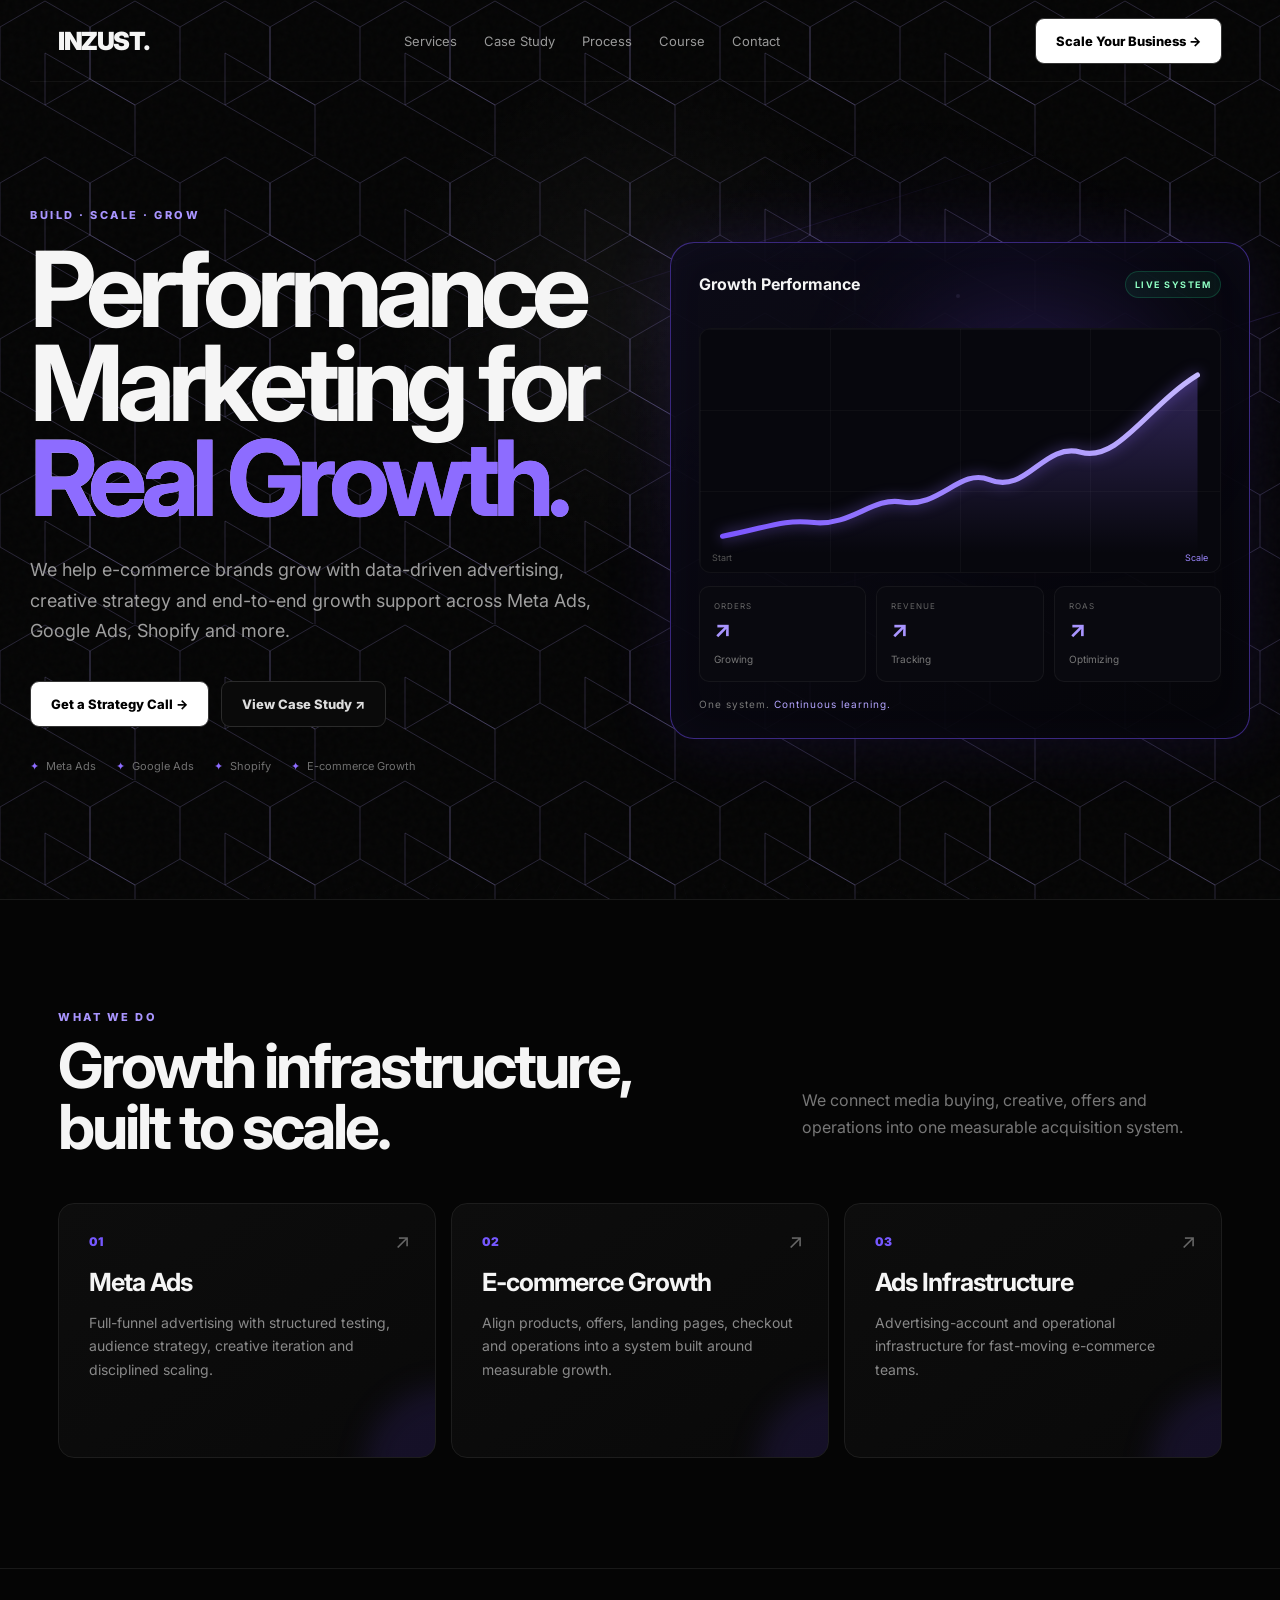
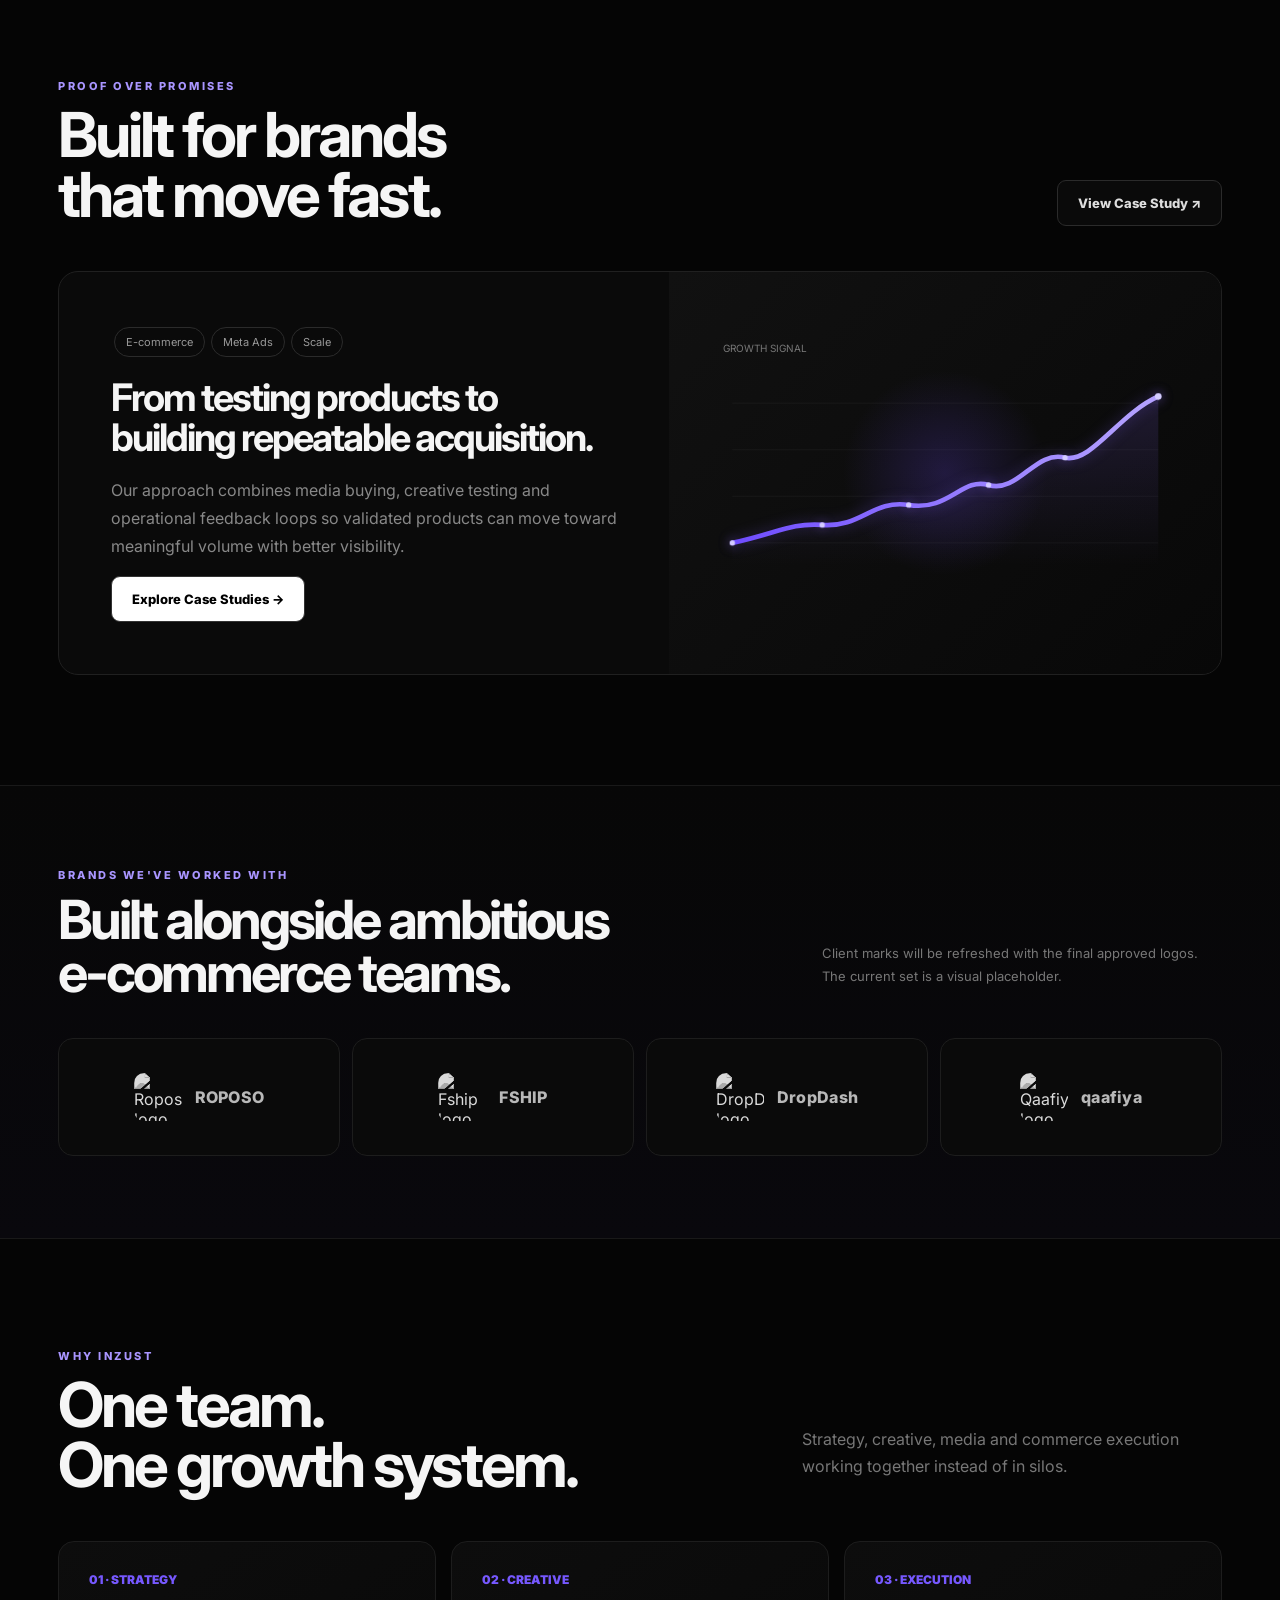
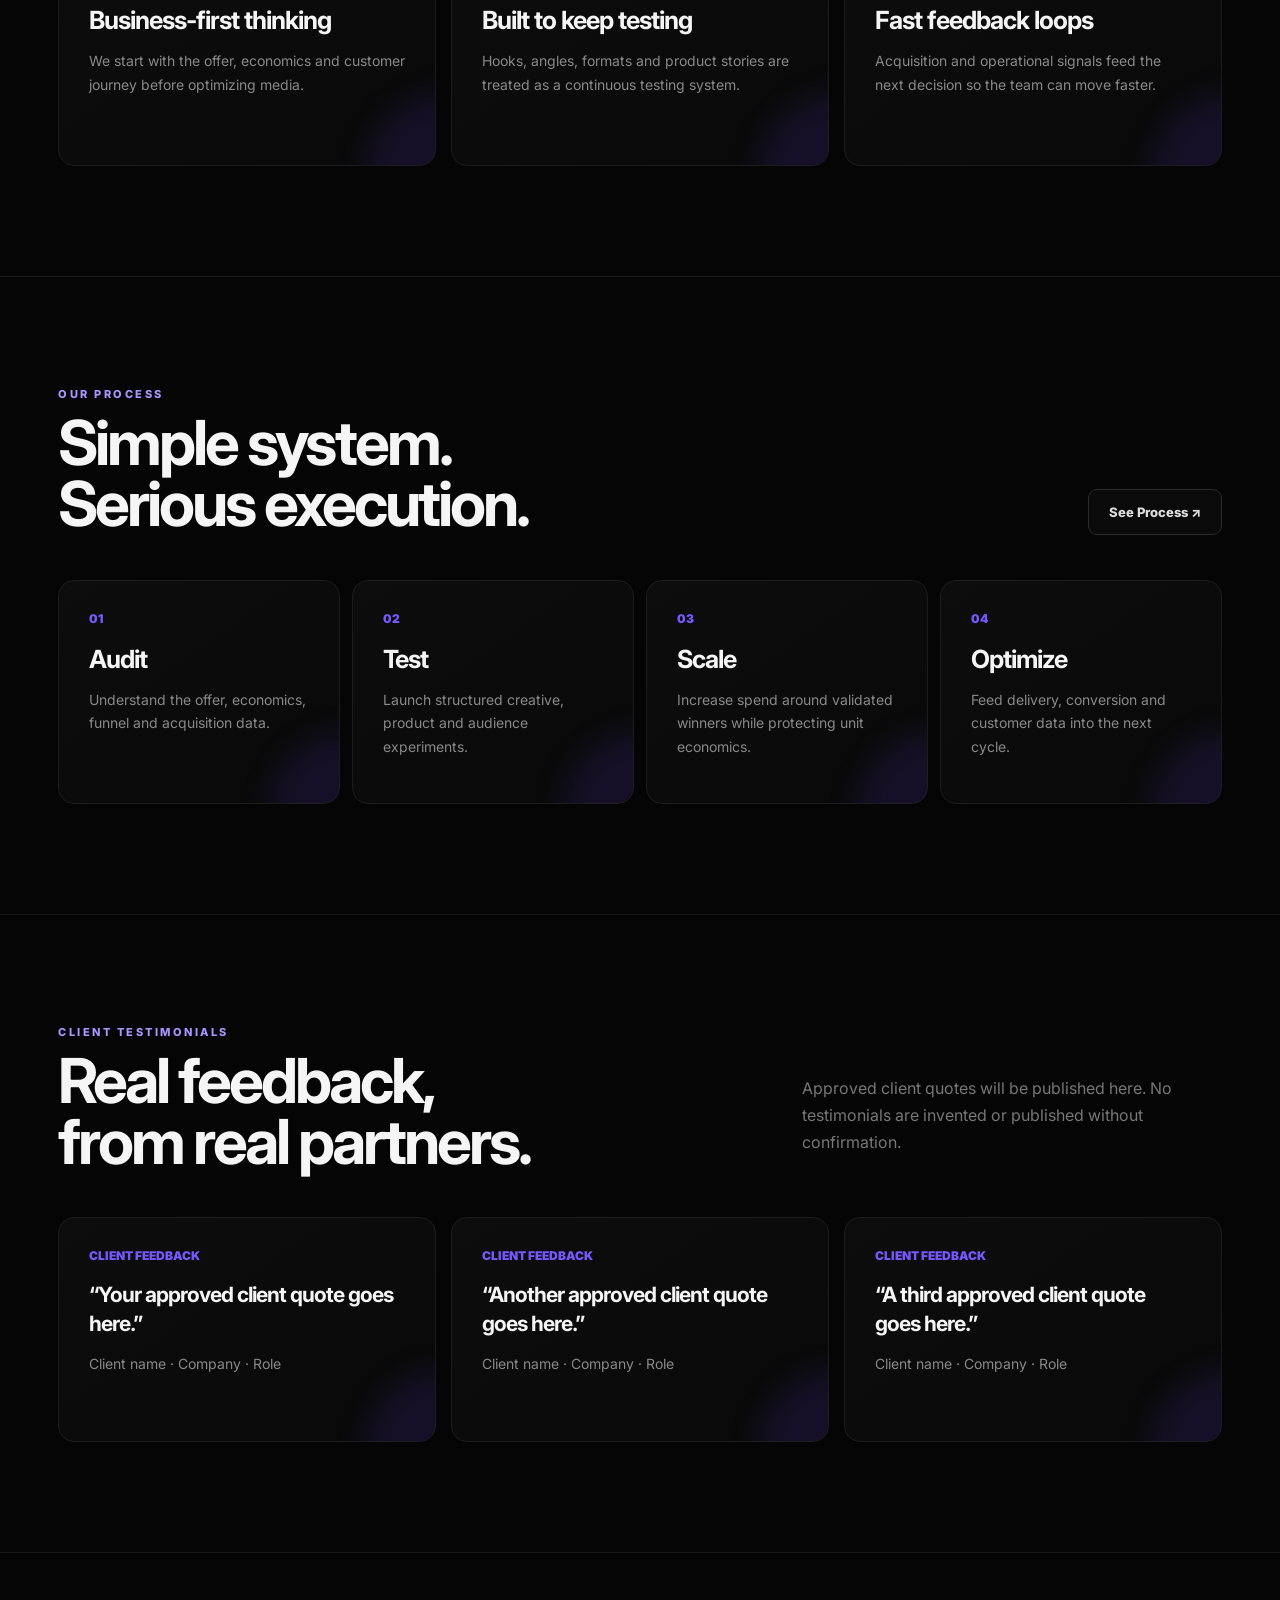
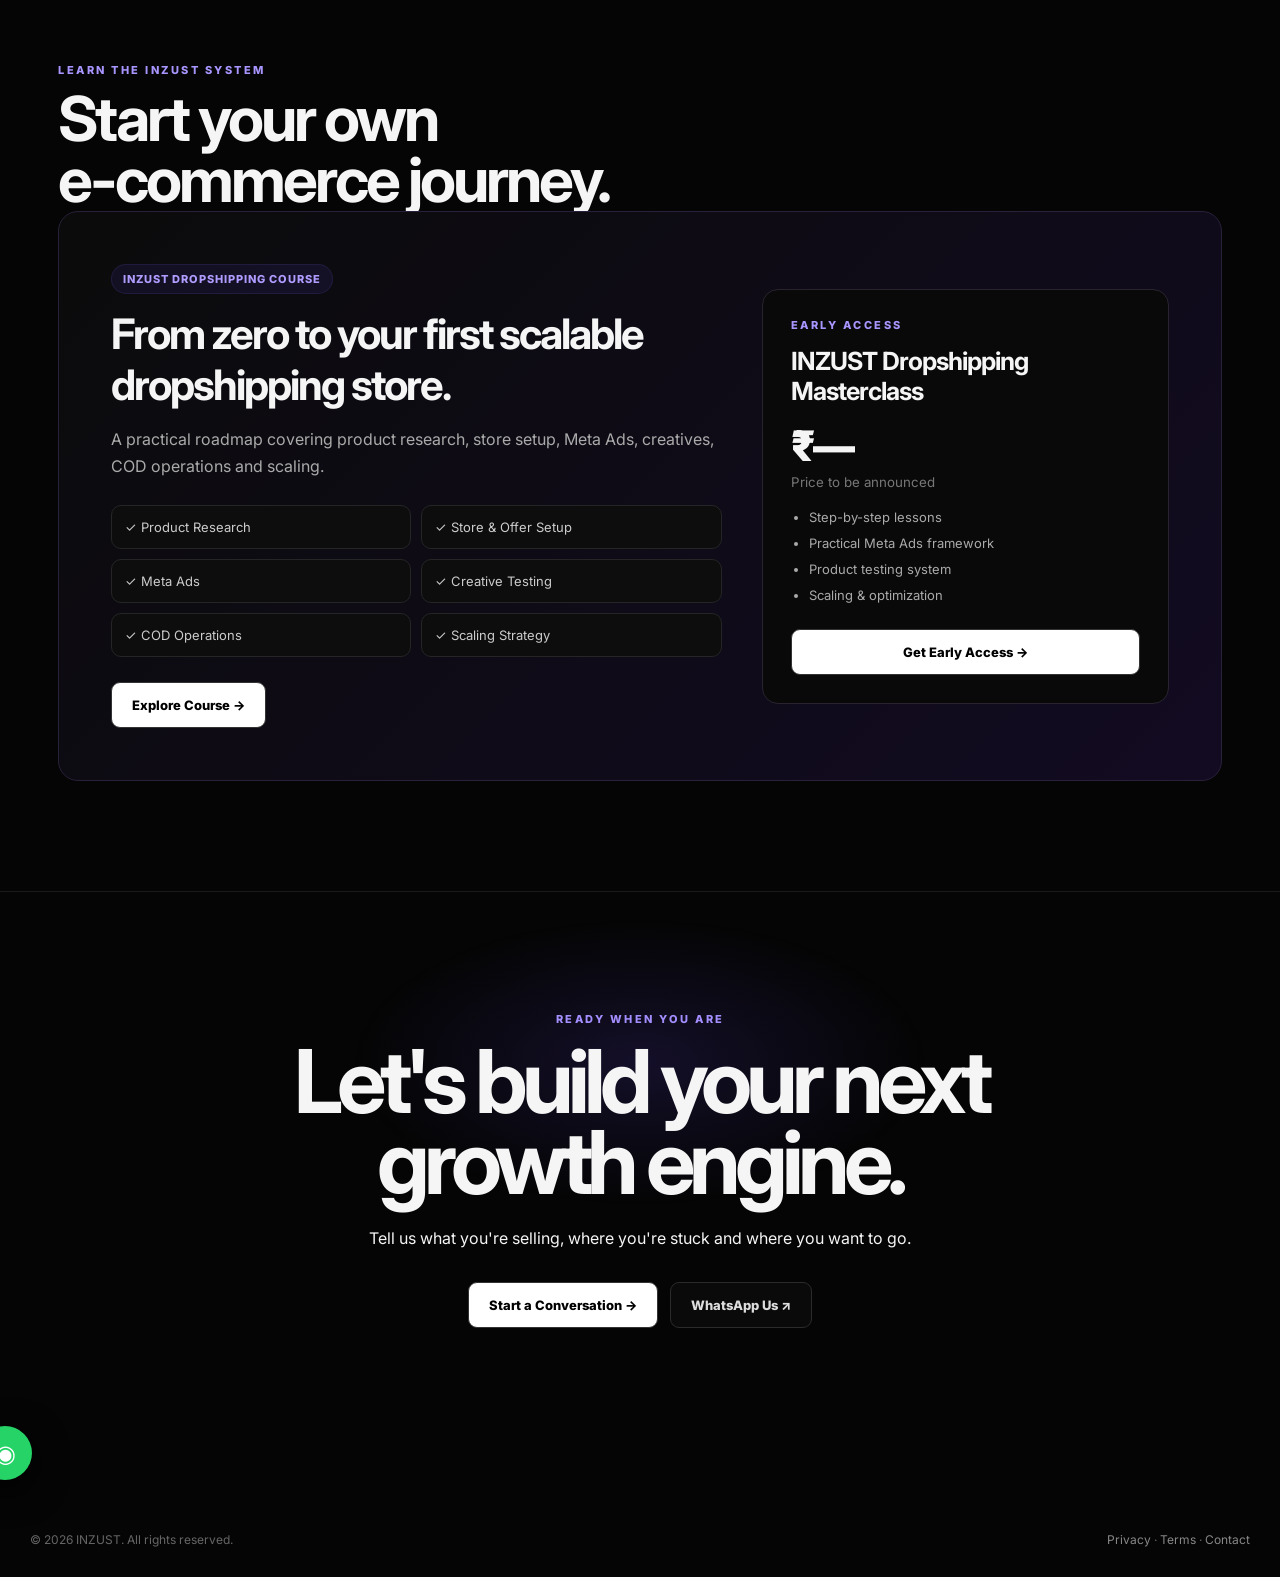
==== commit f449b16f: "Fix visible hexagon grid and remove global purple glow" ====
--- a/index.html
+++ b/index.html
@@ -14,8 +14,8 @@
 <style>
 *{box-sizing:border-box}html{scroll-behavior:smooth}body{margin:0;background:#050505;color:#f5f5f5;font-family:Inter,Arial,sans-serif;overflow-x:hidden}a{color:inherit;text-decoration:none}.wrap{max-width:1220px;margin:auto;padding:0 28px}
 body:before{content:"";position:fixed;inset:0;pointer-events:none;background:transparent;z-index:-2}
-.nav{height:82px;position:relative;z-index:30;display:flex;align-items:center;justify-content:space-between;border-bottom:1px solid #ffffff0d}.logo{font-weight:900;letter-spacing:-1.5px;font-size:25px}.logo i{font-style:normal;color:#8d6cff}.navlinks{display:flex;gap:27px;color:#999;font-size:13px}.navlinks a{transition:.25s}.navlinks a:hover{color:#fff}.btn{display:inline-flex;align-items:center;justify-content:center;gap:8px;padding:14px 20px;border:1px solid #333;border-radius:9px;font-size:13px;font-weight:800;background:#fff;color:#000;transition:.25s;box-shadow:0 0 0 transparent}.btn:hover{transform:translateY(-2px);box-shadow:0 12px 35px #8d6cff25}.btn.dark{background:#101010;color:#eee;border-color:#2b2b2b}.hero{min-height:calc(100vh - 82px);align-items:center}.hero-inner{width:100%;display:grid;grid-template-columns:1fr 1fr;gap:60px;align-items:center;padding:82px 0}.hero-copy{position:relative;z-index:3}.hero h1{max-width:720px;font-size:clamp(54px,6.4vw,88px);letter-spacing:-5px;line-height:.91;margin:18px 0 28px}.hero h1 span{display:block;background:linear-gradient(100deg,#fff 0%,#9b74ff 70%,#c4b8ff 100%);-webkit-background-clip:text;background-clip:text;color:transparent}.hero p{max-width:620px}.hero-dashboard{position:relative;z-index:2;min-height:440px;border:1px solid #754dff77;border-radius:24px;padding:28px;background:linear-gradient(145deg,#0c0b18e8,#050509ee);box-shadow:0 0 70px #6d45ff1f, inset 0 0 45px #8d6cff09;transform:rotate(2deg);overflow:hidden;animation:dashFloat 6s ease-in-out infinite}.hero-dashboard:before{content:"";position:absolute;inset:-1px;border-radius:24px;background:linear-gradient(135deg,#9a79ff55,transparent 28%,transparent 70%,#6b43ff45);mask:linear-gradient(#000 0 0) content-box,linear-gradient(#000 0 0);mask-composite:exclude;padding:1px}.dash-glow{position:absolute;width:260px;height:180px;right:15%;top:12%;background:#7a4cff30;filter:blur(55px);border-radius:50%}.dash-top{position:relative;display:flex;justify-content:space-between;align-items:center;font-size:16px;font-weight:700}.dash-top b{font-size:9px;letter-spacing:1.5px;color:#8fffc4;background:#20d98b12;border:1px solid #20d98b33;border-radius:999px;padding:7px 9px}.dash-chart{position:relative;height:245px;margin-top:30px;border:1px solid #ffffff0b;border-radius:12px;background:#07070d;overflow:hidden}.dash-grid{position:absolute;inset:0;background-image:linear-gradient(#ffffff08 1px,transparent 1px),linear-gradient(90deg,#ffffff08 1px,transparent 1px);background-size:25% 33.333%}.dash-chart svg{position:absolute;inset:10px;width:calc(100% - 20px);height:calc(100% - 20px)}.dash-line{fill:none;stroke:url(#heroLine);stroke-width:6;stroke-linecap:round;stroke-linejoin:round;filter:drop-shadow(0 0 8px #8d6cff88);stroke-dasharray:900;stroke-dashoffset:900;animation:dashDraw 2.5s .4s ease forwards}.dash-area{fill:url(#heroArea)}.dash-label{position:absolute;bottom:9px;color:#555;font-size:9px}.dash-label.start{left:12px}.dash-label.end{right:12px;color:#9c87ff}.dash-cards{display:grid;grid-template-columns:repeat(3,1fr);gap:10px;margin-top:13px}.dash-cards>div{border:1px solid #ffffff0d;background:#09090f;border-radius:10px;padding:14px}.dash-cards small{display:block;color:#666;font-size:8px;letter-spacing:1px}.dash-cards strong{display:block;color:#a995ff;font-size:23px;margin:4px 0}.dash-cards em{font-style:normal;color:#777;font-size:10px}.dash-note{margin-top:16px;color:#777;font-size:10px;letter-spacing:1px}.dash-note span{color:#b4a5ff}.hero-art{z-index:0}.hero-mesh{background-image:url("data:image/svg+xml,%3Csvg xmlns='http://www.w3.org/2000/svg' width='180' height='156' viewBox='0 0 180 156'%3E%3Cg fill='none' stroke='%238d6cff' stroke-opacity='.18' stroke-width='1'%3E%3Cpath d='M45 1L90 27L90 79L45 105L0 79L0 27Z'/%3E%3Cpath d='M135 1L180 27L180 79L135 105L90 79L90 27Z'/%3E%3Cpath d='M90 79L135 105L135 157L90 131L45 105L45 53Z'/%3E%3C/g%3E%3C/svg%3E");background-size:180px 156px;transform:none;inset:-10%;opacity:.72;mask-image:linear-gradient(to right,transparent,#000 12%,#000 80%,transparent)}@keyframes dashDraw{to{stroke-dashoffset:0}}@keyframes dashFloat{0%,100%{transform:rotate(2deg) translateY(0)}50%{transform:rotate(1deg) translateY(-8px)}}.hero{min-height:calc(100vh - 82px);display:flex;align-items:center;position:relative;overflow:hidden;border-bottom:1px solid #191919}.hero-inner{position:relative;z-index:1;padding:90px 0}.eyebrow{color:#a995ff;font-size:11px;text-transform:uppercase;letter-spacing:2.5px;font-weight:800}.hero h1{font-size:clamp(54px,8.2vw,112px);line-height:.9;letter-spacing:-7px;max-width:970px;margin:20px 0 30px}.hero h1 span{color:#8d6cff}.hero p{max-width:650px;color:#9e9e9e;font-size:18px;line-height:1.7}.actions{display:flex;gap:12px;margin-top:34px;flex-wrap:wrap}.secondary{display:inline-flex;align-items:center;padding:14px 20px;border:1px solid #2b2b2b;border-radius:9px;color:#ddd;font-size:13px;font-weight:800;background:#0a0a0a}.micro{display:flex;gap:20px;margin-top:32px;color:#707070;font-size:11px}.micro span:before{content:"✦";color:#8d6cff;margin-right:7px}.section{padding:110px 0;border-bottom:1px solid #191919}.section-head{display:flex;justify-content:space-between;align-items:end;gap:30px;margin-bottom:45px}.section h2{font-size:clamp(38px,5vw,62px);line-height:.98;letter-spacing:-3px;margin:12px 0 0}.section-head p{max-width:420px;color:#777;line-height:1.7}.cards{display:grid;grid-template-columns:repeat(3,1fr);gap:15px}.card{background:linear-gradient(145deg,#0d0d0d,#090909);border:1px solid #1d1d1d;border-radius:16px;padding:30px;min-height:255px;transition:.3s;position:relative;overflow:hidden}.card:after{content:"";position:absolute;width:160px;height:160px;right:-90px;bottom:-90px;border-radius:50%;background:#704cff20;filter:blur(15px);transition:.3s}.card:hover{transform:translateY(-7px);border-color:#443477}.card:hover:after{transform:scale(1.6)}.num{color:#7658ff;font-weight:900;font-size:12px}.card h3{font-size:25px;letter-spacing:-1px;margin:18px 0 10px}.card p{color:#898989;line-height:1.7;font-size:14px}.arrow{position:absolute;right:25px;top:25px;color:#666;font-size:20px}.case{display:grid;grid-template-columns:1.05fr .95fr;border:1px solid #202020;border-radius:20px;overflow:hidden;background:#0a0a0a}.casecopy{padding:52px}.casecopy h3{font-size:38px;letter-spacing:-2px;line-height:1.05;margin:18px 0}.casecopy p{color:#888;line-height:1.75}.casevisual{min-height:390px;position:relative;background:radial-gradient(circle at 50% 50%,#704cff35,transparent 30%),linear-gradient(135deg,#111,#080808);display:flex;align-items:center;justify-content:center;overflow:hidden}.chart{width:82%;height:270px;position:relative}.chart-label{position:absolute;top:4px;left:4px;color:#777;font-size:10px;z-index:2}.growth-chart{width:100%;height:100%;overflow:visible}.growth-chart .gridlines line{stroke:#ffffff10;stroke-width:1}.growth-chart .line{fill:none;stroke:url(#lineGlow);stroke-width:7;stroke-linecap:round;stroke-linejoin:round;filter:drop-shadow(0 0 10px #7f5cff55);stroke-dasharray:1100;stroke-dashoffset:1100;animation:drawChart 2.4s 1s cubic-bezier(.2,.8,.2,1) forwards}.growth-chart .area{fill:url(#areaGlow);opacity:.7}.growth-chart .point{fill:#d4ccff;filter:drop-shadow(0 0 8px #8d6cff99);animation:pointIn .45s ease both}.growth-chart .point:nth-of-type(2){animation-delay:.35s}.growth-chart .point:nth-of-type(3){animation-delay:.7s}.growth-chart .point:nth-of-type(4){animation-delay:1.05s}.growth-chart .point:nth-of-type(5){animation-delay:1.4s}.growth-chart .point:nth-of-type(6){animation-delay:1.75s}.growth-chart .point:nth-of-type(7){animation-delay:2.1s}@keyframes drawChart{to{stroke-dashoffset:0}}@keyframes pointIn{from{opacity:0;transform:scale(0)}to{opacity:1;transform:scale(1)}}.process{display:grid;grid-template-columns:repeat(4,1fr);gap:12px}.process .card{min-height:210px}.course{position:relative;overflow:hidden;background:linear-gradient(135deg,#0b0b0b,#120b22);border:1px solid #29213a;border-radius:20px;padding:52px}.coursegrid{display:grid;grid-template-columns:1.2fr .8fr;gap:40px;align-items:center}.course h3{font-size:42px;letter-spacing:-2px;margin:14px 0}.course p{color:#aaa;line-height:1.7}.coursepoints{display:grid;grid-template-columns:repeat(2,1fr);gap:10px;margin:25px 0}.coursepoint{border:1px solid #252525;background:#0d0d0d;border-radius:10px;padding:13px;color:#ccc;font-size:13px}.coursebadge{display:inline-block;color:#b09cff;background:#6d4aff18;border:1px solid #5d43a833;border-radius:999px;padding:7px 11px;font-size:11px;font-weight:800;text-transform:uppercase;letter-spacing:1px}.coursecard{border:1px solid #29232f;background:#09090a;border-radius:16px;padding:28px}.coursecard .price{font-size:42px;font-weight:900;letter-spacing:-2px}.coursecard small{color:#777}.coursecard ul{padding-left:18px;color:#aaa;line-height:2;font-size:13px}.coursecard .btn{width:100%;margin-top:8px}.cta{padding:120px 0;text-align:center;position:relative;overflow:hidden}.cta:before{content:"";position:absolute;width:600px;height:300px;left:50%;top:20px;transform:translateX(-50%);background:radial-gradient(ellipse,#704cff25,transparent 68%);pointer-events:none}.cta h2{font-size:clamp(45px,7vw,88px);letter-spacing:-6px;line-height:.92;margin:15px auto 25px;max-width:900px;position:relative}.cta p{position:relative}.footer{padding:30px 0;color:#666;font-size:12px;display:flex;justify-content:space-between}.tag{display:inline-block;border:1px solid #2b2b2b;border-radius:999px;padding:7px 11px;color:#999;font-size:11px;margin:3px}.cursor-drop{position:fixed;left:0;top:0;width:4px;height:9px;border-radius:999px;background:linear-gradient(to bottom,#d9d2ff,#7f5cff);pointer-events:none;z-index:9999;opacity:.75;transform:translate(-50%,-50%);filter:blur(.15px);animation:dropFall .65s ease-out forwards}.cursor-drop:after{content:"";position:absolute;left:50%;top:100%;width:1px;height:10px;background:#8d6cff55;transform:translateX(-50%);filter:blur(.5px)}@keyframes dropFall{0%{opacity:.7;transform:translate(-50%,-50%) scale(.9)}100%{opacity:0;transform:translate(calc(-50% + var(--dx)),calc(-50% + var(--dy))) scale(.55)}}.whatsapp{position:fixed;right:22px;bottom:22px;z-index:20;width:54px;height:54px;border-radius:50%;display:flex;align-items:center;justify-content:center;background:#25d366;color:#fff;font-size:24px;box-shadow:0 10px 35px #000;transition:.25s}.whatsapp:hover{transform:scale(1.08)}@keyframes pulse{0%,100%{transform:scale(1);opacity:.8}50%{transform:scale(1.12);opacity:1}}@keyframes spin{to{transform:rotate(360deg)}}@keyframes float{0%,100%{transform:translateY(0)}50%{transform:translateY(-10px)}}.brand-section{padding:82px 0;border-bottom:1px solid #191919;background:linear-gradient(180deg,#070707,#09080d)}.brand-head{display:flex;justify-content:space-between;align-items:end;gap:30px;margin-bottom:38px}.brand-head h2{font-size:clamp(34px,4.5vw,54px);line-height:.98;letter-spacing:-3px;margin:12px 0 0}.brand-head p{max-width:400px;color:#777;line-height:1.7;font-size:13px}.brand-logos{display:grid;grid-template-columns:repeat(4,1fr);gap:12px}.brand-logo{height:118px;border:1px solid #1d1d1d;border-radius:15px;background:#0a0a0a;display:flex;align-items:center;justify-content:center;gap:13px;padding:20px;transition:.3s}.brand-logo:hover{transform:translateY(-5px);border-color:#3a2c60;background:#0c0b10}.brand-logo img{width:48px;height:48px;object-fit:contain;border-radius:10px;filter:grayscale(1) brightness(1.35);opacity:.85}.brand-logo span{font-weight:800;color:#b8b8b8;letter-spacing:.3px}.hero-art{position:absolute;inset:0;pointer-events:none;overflow:hidden}.hero-mesh{position:absolute;inset:-20%;background-image:linear-gradient(90deg,#8d6cff0d 1px,transparent 1px),linear-gradient(#8d6cff0d 1px,transparent 1px);background-size:90px 90px;transform:perspective(700px) rotateX(65deg) translateY(18%);transform-origin:center bottom;opacity:.35;animation:meshMove 10s linear infinite}.hero-cursor-light{position:absolute;inset:0;background:radial-gradient(420px circle at var(--mx,72%) var(--my,40%),#8d6cff13,transparent 70%);transition:background-position .12s linear}.beam{position:absolute;height:1px;width:55%;background:linear-gradient(90deg,transparent,#8d6cffaa,transparent);filter:blur(.2px);opacity:.5;transform:rotate(-18deg);animation:beamMove 7s ease-in-out infinite}.beam-a{right:-12%;top:36%}.beam-b{right:0;top:58%;animation-delay:-2.5s;opacity:.25}.beam-c{right:14%;top:20%;animation-delay:-4.5s;opacity:.18}.spark{position:absolute;width:4px;height:4px;border-radius:50%;background:#c7bdff;box-shadow:0 0 15px #8d6cff88;animation:sparkFloat 5s ease-in-out infinite}.spark-a{right:25%;top:26%}.spark-b{right:13%;top:48%;animation-delay:-1.8s}.spark-c{right:33%;top:62%;animation-delay:-3s}.hero-inner>div:not(.eyebrow),.hero-inner>p{animation:revealUp .8s ease both}.hero-inner h1{animation-delay:.08s}.hero-inner p{animation-delay:.16s}.hero-inner .actions{animation:revealUp .8s .24s ease both}.hero-inner .micro{animation:revealUp .8s .34s ease both}@keyframes revealUp{from{opacity:0;transform:translateY(18px)}to{opacity:1;transform:translateY(0)}}@keyframes beamMove{0%,100%{transform:translateX(-5%) rotate(-18deg)}50%{transform:translateX(12%) rotate(-18deg)}}@keyframes sparkFloat{0%,100%{transform:translateY(0) scale(.9);opacity:.35}50%{transform:translateY(-18px) scale(1.35);opacity:1}}@keyframes meshMove{0%{transform:perspective(700px) rotateX(65deg) translateY(18%) translateX(0)}100%{transform:perspective(700px) rotateX(65deg) translateY(24%) translateX(-90px)}}.menu-toggle{display:none;background:none;color:#fff;border:0;font-size:23px;cursor:pointer}.mobile-menu{display:none}.why .card,.testimonials .card{min-height:225px}.testimonials h3{font-size:21px;line-height:1.35;font-weight:700}.footer a{color:#888}.footer a:hover{color:#fff}@media(max-width:850px){.hero-inner{grid-template-columns:1fr;gap:25px}.hero-dashboard{min-height:340px;transform:none;padding:20px}.dash-chart{height:185px}.hero h1{font-size:clamp(48px,13vw,70px)}.hero-copy{padding-top:10px}.menu-toggle{display:block}.nav-cta{display:none}.mobile-menu{position:fixed;top:70px;left:16px;right:16px;z-index:40;background:#0b0b0b;border:1px solid #282828;border-radius:14px;padding:8px;box-shadow:0 20px 50px #000;display:none}.mobile-menu.open{display:block}.mobile-menu a{display:block;padding:14px 15px;border-radius:9px;color:#ccc;font-size:14px}.mobile-menu a:hover{background:#151515;color:#fff}.nav{height:70px}.navlinks{display:none}.nav>.btn{display:none}.hero{min-height:auto}.hero-inner{padding:80px 0 90px}.hero h1{letter-spacing:-4px}.hero:after{right:-100px;top:25%}.floating{display:none}.micro{flex-wrap:wrap;gap:10px}.section{padding:80px 0}.section-head{display:block}.section-head p{margin-top:20px}.cards,.process{grid-template-columns:1fr}.case{grid-template-columns:1fr}.casecopy{padding:34px}.casecopy h3{font-size:30px}.casevisual{min-height:280px}.course{padding:30px}.coursegrid{grid-template-columns:1fr}.course h3{font-size:34px}.coursepoints{grid-template-columns:1fr}.cta h2{letter-spacing:-4px}.footer{gap:15px;flex-direction:column}.whatsapp{right:16px;bottom:16px}}
-.page-animation{position:fixed;inset:0;z-index:0;pointer-events:none;overflow:hidden;background:transparent}body> *:not(.page-animation){position:relative;z-index:1}.anim-grid{position:absolute;left:-15%;right:-15%;bottom:-30%;height:78%;background-image:url("data:image/svg+xml,%3Csvg xmlns=%27http://www.w3.org/2000/svg%27 width=%27160%27 height=%27138.56%27 viewBox=%270 0 160 138.56%27%3E%3Cg fill=%27none%27 stroke=%27%238d6cff%27 stroke-opacity=%270.10%27%3E%3Cpath d=%27M40 1L80 24.09L80 70.28L40 93.37L0 70.28L0 24.09Z%27/%3E%3Cpath d=%27M120 1L160 24.09L160 70.28L120 93.37L80 70.28L80 24.09Z%27/%3E%3Cpath d=%27M80 70.28L120 93.37L120 139L80 116L40 93.37L40 47.18Z%27/%3E%3C/g%3E%3C/svg%3E");background-size:160px 138.56px;transform:perspective(750px) rotateX(67deg) rotateZ(-2deg);transform-origin:center bottom;opacity:.42;mask-image:linear-gradient(to top,rgba(0,0,0,.9),transparent 78%);animation:gridDrift 12s linear infinite}.aurora{display:none}.aurora.a{top:-8vw;right:-8vw;background:linear-gradient(120deg,#6e50ff,transparent 70%);transform:rotate(-18deg);animation:auroraA 9s ease-in-out infinite}.aurora.b{top:25%;left:-15vw;background:linear-gradient(120deg,#4324c9,transparent 70%);transform:rotate(20deg);animation:auroraB 11s ease-in-out infinite}.aurora.c{bottom:-18vw;right:10%;background:linear-gradient(120deg,#8d6cff,transparent 68%);transform:rotate(-12deg);animation:auroraC 13s ease-in-out infinite}.anim-spotlight{position:absolute;inset:0;background:radial-gradient(420px circle at var(--sx,50%) var(--sy,35%),#9a86ff14,transparent 72%);transition:background .12s linear}.anim-noise{position:absolute;inset:0;opacity:.035;background-image:url("data:image/svg+xml,%3Csvg viewBox='0 0 180 180' xmlns='http://www.w3.org/2000/svg'%3E%3Cfilter id='n'%3E%3CfeTurbulence type='fractalNoise' baseFrequency='.9' numOctaves='4' stitchTiles='stitch'/%3E%3C/filter%3E%3Crect width='100%25' height='100%25' filter='url(%23n)' opacity='.7'/%3E%3C/svg%3E");animation:noiseShift .7s steps(2) infinite}@keyframes gridDrift{0%{transform:perspective(750px) rotateX(67deg) rotateZ(-2deg) translate3d(0,0,0)}50%{transform:perspective(750px) rotateX(67deg) rotateZ(-2deg) translate3d(-36px,20px,0)}100%{transform:perspective(750px) rotateX(67deg) rotateZ(-2deg) translate3d(-72px,0,0)}}@keyframes auroraA{0%,100%{transform:translate3d(0,0,0) rotate(-18deg) scale(1)}50%{transform:translate3d(-5vw,3vw,0) rotate(-8deg) scale(1.08)}}@keyframes auroraB{0%,100%{transform:translate3d(0,0,0) rotate(20deg) scale(1)}50%{transform:translate3d(4vw,-2vw,0) rotate(10deg) scale(1.1)}}@keyframes auroraC{0%,100%{transform:translate3d(0,0,0) rotate(-12deg) scale(1)}50%{transform:translate3d(-3vw,-2vw,0) rotate(2deg) scale(1.12)}}@keyframes noiseShift{0%{transform:translate3d(0,0,0)}25%{transform:translate3d(1%, -1%,0)}50%{transform:translate3d(-1%,1%,0)}75%{transform:translate3d(1%,1%,0)}100%{transform:translate3d(0,0,0)}}@media(max-width:850px){.anim-grid{height:60%;background-size:55px 55px;opacity:.25}.aurora{display:none}.anim-spotlight{display:none}}@media(prefers-reduced-motion:reduce){.anim-grid,.aurora,.anim-noise{animation:none!important}}</style>
+.nav{height:82px;position:relative;z-index:30;display:flex;align-items:center;justify-content:space-between;border-bottom:1px solid #ffffff0d}.logo{font-weight:900;letter-spacing:-1.5px;font-size:25px}.logo i{font-style:normal;color:#8d6cff}.navlinks{display:flex;gap:27px;color:#999;font-size:13px}.navlinks a{transition:.25s}.navlinks a:hover{color:#fff}.btn{display:inline-flex;align-items:center;justify-content:center;gap:8px;padding:14px 20px;border:1px solid #333;border-radius:9px;font-size:13px;font-weight:800;background:#fff;color:#000;transition:.25s;box-shadow:0 0 0 transparent}.btn:hover{transform:translateY(-2px);box-shadow:0 12px 35px #8d6cff25}.btn.dark{background:#101010;color:#eee;border-color:#2b2b2b}.hero{min-height:calc(100vh - 82px);align-items:center}.hero-inner{width:100%;display:grid;grid-template-columns:1fr 1fr;gap:60px;align-items:center;padding:82px 0}.hero-copy{position:relative;z-index:3}.hero h1{max-width:720px;font-size:clamp(54px,6.4vw,88px);letter-spacing:-5px;line-height:.91;margin:18px 0 28px}.hero h1 span{display:block;background:linear-gradient(100deg,#fff 0%,#9b74ff 70%,#c4b8ff 100%);-webkit-background-clip:text;background-clip:text;color:transparent}.hero p{max-width:620px}.hero-dashboard{position:relative;z-index:2;min-height:440px;border:1px solid #754dff77;border-radius:24px;padding:28px;background:linear-gradient(145deg,#0c0b18e8,#050509ee);box-shadow:0 0 70px #6d45ff1f, inset 0 0 45px #8d6cff09;transform:rotate(2deg);overflow:hidden;animation:dashFloat 6s ease-in-out infinite}.hero-dashboard:before{content:"";position:absolute;inset:-1px;border-radius:24px;background:linear-gradient(135deg,#9a79ff55,transparent 28%,transparent 70%,#6b43ff45);mask:linear-gradient(#000 0 0) content-box,linear-gradient(#000 0 0);mask-composite:exclude;padding:1px}.dash-glow{position:absolute;width:260px;height:180px;right:15%;top:12%;background:#7a4cff30;filter:blur(55px);border-radius:50%}.dash-top{position:relative;display:flex;justify-content:space-between;align-items:center;font-size:16px;font-weight:700}.dash-top b{font-size:9px;letter-spacing:1.5px;color:#8fffc4;background:#20d98b12;border:1px solid #20d98b33;border-radius:999px;padding:7px 9px}.dash-chart{position:relative;height:245px;margin-top:30px;border:1px solid #ffffff0b;border-radius:12px;background:#07070d;overflow:hidden}.dash-grid{position:absolute;inset:0;background-image:linear-gradient(#ffffff08 1px,transparent 1px),linear-gradient(90deg,#ffffff08 1px,transparent 1px);background-size:25% 33.333%}.dash-chart svg{position:absolute;inset:10px;width:calc(100% - 20px);height:calc(100% - 20px)}.dash-line{fill:none;stroke:url(#heroLine);stroke-width:6;stroke-linecap:round;stroke-linejoin:round;filter:drop-shadow(0 0 8px #8d6cff88);stroke-dasharray:900;stroke-dashoffset:900;animation:dashDraw 2.5s .4s ease forwards}.dash-area{fill:url(#heroArea)}.dash-label{position:absolute;bottom:9px;color:#555;font-size:9px}.dash-label.start{left:12px}.dash-label.end{right:12px;color:#9c87ff}.dash-cards{display:grid;grid-template-columns:repeat(3,1fr);gap:10px;margin-top:13px}.dash-cards>div{border:1px solid #ffffff0d;background:#09090f;border-radius:10px;padding:14px}.dash-cards small{display:block;color:#666;font-size:8px;letter-spacing:1px}.dash-cards strong{display:block;color:#a995ff;font-size:23px;margin:4px 0}.dash-cards em{font-style:normal;color:#777;font-size:10px}.dash-note{margin-top:16px;color:#777;font-size:10px;letter-spacing:1px}.dash-note span{color:#b4a5ff}.hero-art{z-index:0}.hero-mesh{position:absolute;inset:0;background-image:url("data:image/svg+xml,%3Csvg xmlns='http://www.w3.org/2000/svg' width='180' height='156' viewBox='0 0 180 156'%3E%3Cg fill='none' stroke='%23b5a3ff' stroke-opacity='.18'%3E%3Cpath d='M45 1L90 27L90 79L45 105L0 79L0 27Z'/%3E%3Cpath d='M135 1L180 27L180 79L135 105L90 79L90 27Z'/%3E%3Cpath d='M90 79L135 105L135 157L90 131L45 105L45 53Z'/%3E%3C/g%3E%3C/svg%3E");background-size:180px 156px;opacity:.7;mask-image:none;transform:none}@keyframes dashDraw{to{stroke-dashoffset:0}}@keyframes dashFloat{0%,100%{transform:rotate(2deg) translateY(0)}50%{transform:rotate(1deg) translateY(-8px)}}.hero{min-height:calc(100vh - 82px);display:flex;align-items:center;position:relative;overflow:hidden;border-bottom:1px solid #191919}.hero-inner{position:relative;z-index:1;padding:90px 0}.eyebrow{color:#a995ff;font-size:11px;text-transform:uppercase;letter-spacing:2.5px;font-weight:800}.hero h1{font-size:clamp(54px,8.2vw,112px);line-height:.9;letter-spacing:-7px;max-width:970px;margin:20px 0 30px}.hero h1 span{color:#8d6cff}.hero p{max-width:650px;color:#9e9e9e;font-size:18px;line-height:1.7}.actions{display:flex;gap:12px;margin-top:34px;flex-wrap:wrap}.secondary{display:inline-flex;align-items:center;padding:14px 20px;border:1px solid #2b2b2b;border-radius:9px;color:#ddd;font-size:13px;font-weight:800;background:#0a0a0a}.micro{display:flex;gap:20px;margin-top:32px;color:#707070;font-size:11px}.micro span:before{content:"✦";color:#8d6cff;margin-right:7px}.section{padding:110px 0;border-bottom:1px solid #191919}.section-head{display:flex;justify-content:space-between;align-items:end;gap:30px;margin-bottom:45px}.section h2{font-size:clamp(38px,5vw,62px);line-height:.98;letter-spacing:-3px;margin:12px 0 0}.section-head p{max-width:420px;color:#777;line-height:1.7}.cards{display:grid;grid-template-columns:repeat(3,1fr);gap:15px}.card{background:linear-gradient(145deg,#0d0d0d,#090909);border:1px solid #1d1d1d;border-radius:16px;padding:30px;min-height:255px;transition:.3s;position:relative;overflow:hidden}.card:after{content:"";position:absolute;width:160px;height:160px;right:-90px;bottom:-90px;border-radius:50%;background:#704cff20;filter:blur(15px);transition:.3s}.card:hover{transform:translateY(-7px);border-color:#443477}.card:hover:after{transform:scale(1.6)}.num{color:#7658ff;font-weight:900;font-size:12px}.card h3{font-size:25px;letter-spacing:-1px;margin:18px 0 10px}.card p{color:#898989;line-height:1.7;font-size:14px}.arrow{position:absolute;right:25px;top:25px;color:#666;font-size:20px}.case{display:grid;grid-template-columns:1.05fr .95fr;border:1px solid #202020;border-radius:20px;overflow:hidden;background:#0a0a0a}.casecopy{padding:52px}.casecopy h3{font-size:38px;letter-spacing:-2px;line-height:1.05;margin:18px 0}.casecopy p{color:#888;line-height:1.75}.casevisual{min-height:390px;position:relative;background:radial-gradient(circle at 50% 50%,#704cff35,transparent 30%),linear-gradient(135deg,#111,#080808);display:flex;align-items:center;justify-content:center;overflow:hidden}.chart{width:82%;height:270px;position:relative}.chart-label{position:absolute;top:4px;left:4px;color:#777;font-size:10px;z-index:2}.growth-chart{width:100%;height:100%;overflow:visible}.growth-chart .gridlines line{stroke:#ffffff10;stroke-width:1}.growth-chart .line{fill:none;stroke:url(#lineGlow);stroke-width:7;stroke-linecap:round;stroke-linejoin:round;filter:drop-shadow(0 0 10px #7f5cff55);stroke-dasharray:1100;stroke-dashoffset:1100;animation:drawChart 2.4s 1s cubic-bezier(.2,.8,.2,1) forwards}.growth-chart .area{fill:url(#areaGlow);opacity:.7}.growth-chart .point{fill:#d4ccff;filter:drop-shadow(0 0 8px #8d6cff99);animation:pointIn .45s ease both}.growth-chart .point:nth-of-type(2){animation-delay:.35s}.growth-chart .point:nth-of-type(3){animation-delay:.7s}.growth-chart .point:nth-of-type(4){animation-delay:1.05s}.growth-chart .point:nth-of-type(5){animation-delay:1.4s}.growth-chart .point:nth-of-type(6){animation-delay:1.75s}.growth-chart .point:nth-of-type(7){animation-delay:2.1s}@keyframes drawChart{to{stroke-dashoffset:0}}@keyframes pointIn{from{opacity:0;transform:scale(0)}to{opacity:1;transform:scale(1)}}.process{display:grid;grid-template-columns:repeat(4,1fr);gap:12px}.process .card{min-height:210px}.course{position:relative;overflow:hidden;background:linear-gradient(135deg,#0b0b0b,#120b22);border:1px solid #29213a;border-radius:20px;padding:52px}.coursegrid{display:grid;grid-template-columns:1.2fr .8fr;gap:40px;align-items:center}.course h3{font-size:42px;letter-spacing:-2px;margin:14px 0}.course p{color:#aaa;line-height:1.7}.coursepoints{display:grid;grid-template-columns:repeat(2,1fr);gap:10px;margin:25px 0}.coursepoint{border:1px solid #252525;background:#0d0d0d;border-radius:10px;padding:13px;color:#ccc;font-size:13px}.coursebadge{display:inline-block;color:#b09cff;background:#6d4aff18;border:1px solid #5d43a833;border-radius:999px;padding:7px 11px;font-size:11px;font-weight:800;text-transform:uppercase;letter-spacing:1px}.coursecard{border:1px solid #29232f;background:#09090a;border-radius:16px;padding:28px}.coursecard .price{font-size:42px;font-weight:900;letter-spacing:-2px}.coursecard small{color:#777}.coursecard ul{padding-left:18px;color:#aaa;line-height:2;font-size:13px}.coursecard .btn{width:100%;margin-top:8px}.cta{padding:120px 0;text-align:center;position:relative;overflow:hidden}.cta:before{content:"";position:absolute;width:600px;height:300px;left:50%;top:20px;transform:translateX(-50%);background:radial-gradient(ellipse,#704cff25,transparent 68%);pointer-events:none}.cta h2{font-size:clamp(45px,7vw,88px);letter-spacing:-6px;line-height:.92;margin:15px auto 25px;max-width:900px;position:relative}.cta p{position:relative}.footer{padding:30px 0;color:#666;font-size:12px;display:flex;justify-content:space-between}.tag{display:inline-block;border:1px solid #2b2b2b;border-radius:999px;padding:7px 11px;color:#999;font-size:11px;margin:3px}.cursor-drop{position:fixed;left:0;top:0;width:4px;height:9px;border-radius:999px;background:linear-gradient(to bottom,#d9d2ff,#7f5cff);pointer-events:none;z-index:9999;opacity:.75;transform:translate(-50%,-50%);filter:blur(.15px);animation:dropFall .65s ease-out forwards}.cursor-drop:after{content:"";position:absolute;left:50%;top:100%;width:1px;height:10px;background:#8d6cff55;transform:translateX(-50%);filter:blur(.5px)}@keyframes dropFall{0%{opacity:.7;transform:translate(-50%,-50%) scale(.9)}100%{opacity:0;transform:translate(calc(-50% + var(--dx)),calc(-50% + var(--dy))) scale(.55)}}.whatsapp{position:fixed;right:22px;bottom:22px;z-index:20;width:54px;height:54px;border-radius:50%;display:flex;align-items:center;justify-content:center;background:#25d366;color:#fff;font-size:24px;box-shadow:0 10px 35px #000;transition:.25s}.whatsapp:hover{transform:scale(1.08)}@keyframes pulse{0%,100%{transform:scale(1);opacity:.8}50%{transform:scale(1.12);opacity:1}}@keyframes spin{to{transform:rotate(360deg)}}@keyframes float{0%,100%{transform:translateY(0)}50%{transform:translateY(-10px)}}.brand-section{padding:82px 0;border-bottom:1px solid #191919;background:linear-gradient(180deg,#070707,#09080d)}.brand-head{display:flex;justify-content:space-between;align-items:end;gap:30px;margin-bottom:38px}.brand-head h2{font-size:clamp(34px,4.5vw,54px);line-height:.98;letter-spacing:-3px;margin:12px 0 0}.brand-head p{max-width:400px;color:#777;line-height:1.7;font-size:13px}.brand-logos{display:grid;grid-template-columns:repeat(4,1fr);gap:12px}.brand-logo{height:118px;border:1px solid #1d1d1d;border-radius:15px;background:#0a0a0a;display:flex;align-items:center;justify-content:center;gap:13px;padding:20px;transition:.3s}.brand-logo:hover{transform:translateY(-5px);border-color:#3a2c60;background:#0c0b10}.brand-logo img{width:48px;height:48px;object-fit:contain;border-radius:10px;filter:grayscale(1) brightness(1.35);opacity:.85}.brand-logo span{font-weight:800;color:#b8b8b8;letter-spacing:.3px}.hero-art{position:absolute;inset:0;pointer-events:none;overflow:hidden}.hero-mesh{position:absolute;inset:-20%;background-image:linear-gradient(90deg,#8d6cff0d 1px,transparent 1px),linear-gradient(#8d6cff0d 1px,transparent 1px);background-size:90px 90px;transform:perspective(700px) rotateX(65deg) translateY(18%);transform-origin:center bottom;opacity:.35;animation:meshMove 10s linear infinite}.hero-cursor-light{position:absolute;inset:0;background:radial-gradient(420px circle at var(--mx,72%) var(--my,40%),#8d6cff13,transparent 70%);transition:background-position .12s linear}.beam{position:absolute;height:1px;width:55%;background:linear-gradient(90deg,transparent,#8d6cffaa,transparent);filter:blur(.2px);opacity:.5;transform:rotate(-18deg);animation:beamMove 7s ease-in-out infinite}.beam-a{right:-12%;top:36%}.beam-b{right:0;top:58%;animation-delay:-2.5s;opacity:.25}.beam-c{right:14%;top:20%;animation-delay:-4.5s;opacity:.18}.spark{position:absolute;width:4px;height:4px;border-radius:50%;background:#c7bdff;box-shadow:0 0 15px #8d6cff88;animation:sparkFloat 5s ease-in-out infinite}.spark-a{right:25%;top:26%}.spark-b{right:13%;top:48%;animation-delay:-1.8s}.spark-c{right:33%;top:62%;animation-delay:-3s}.hero-inner>div:not(.eyebrow),.hero-inner>p{animation:revealUp .8s ease both}.hero-inner h1{animation-delay:.08s}.hero-inner p{animation-delay:.16s}.hero-inner .actions{animation:revealUp .8s .24s ease both}.hero-inner .micro{animation:revealUp .8s .34s ease both}@keyframes revealUp{from{opacity:0;transform:translateY(18px)}to{opacity:1;transform:translateY(0)}}@keyframes beamMove{0%,100%{transform:translateX(-5%) rotate(-18deg)}50%{transform:translateX(12%) rotate(-18deg)}}@keyframes sparkFloat{0%,100%{transform:translateY(0) scale(.9);opacity:.35}50%{transform:translateY(-18px) scale(1.35);opacity:1}}@keyframes meshMove{0%{transform:perspective(700px) rotateX(65deg) translateY(18%) translateX(0)}100%{transform:perspective(700px) rotateX(65deg) translateY(24%) translateX(-90px)}}.menu-toggle{display:none;background:none;color:#fff;border:0;font-size:23px;cursor:pointer}.mobile-menu{display:none}.why .card,.testimonials .card{min-height:225px}.testimonials h3{font-size:21px;line-height:1.35;font-weight:700}.footer a{color:#888}.footer a:hover{color:#fff}@media(max-width:850px){.hero-inner{grid-template-columns:1fr;gap:25px}.hero-dashboard{min-height:340px;transform:none;padding:20px}.dash-chart{height:185px}.hero h1{font-size:clamp(48px,13vw,70px)}.hero-copy{padding-top:10px}.menu-toggle{display:block}.nav-cta{display:none}.mobile-menu{position:fixed;top:70px;left:16px;right:16px;z-index:40;background:#0b0b0b;border:1px solid #282828;border-radius:14px;padding:8px;box-shadow:0 20px 50px #000;display:none}.mobile-menu.open{display:block}.mobile-menu a{display:block;padding:14px 15px;border-radius:9px;color:#ccc;font-size:14px}.mobile-menu a:hover{background:#151515;color:#fff}.nav{height:70px}.navlinks{display:none}.nav>.btn{display:none}.hero{min-height:auto}.hero-inner{padding:80px 0 90px}.hero h1{letter-spacing:-4px}.hero:after{right:-100px;top:25%}.floating{display:none}.micro{flex-wrap:wrap;gap:10px}.section{padding:80px 0}.section-head{display:block}.section-head p{margin-top:20px}.cards,.process{grid-template-columns:1fr}.case{grid-template-columns:1fr}.casecopy{padding:34px}.casecopy h3{font-size:30px}.casevisual{min-height:280px}.course{padding:30px}.coursegrid{grid-template-columns:1fr}.course h3{font-size:34px}.coursepoints{grid-template-columns:1fr}.cta h2{letter-spacing:-4px}.footer{gap:15px;flex-direction:column}.whatsapp{right:16px;bottom:16px}}
+.page-animation{position:fixed;inset:0;z-index:0;pointer-events:none;overflow:hidden;background:transparent}body> *:not(.page-animation){position:relative;z-index:1}.anim-grid{position:absolute;inset:0;width:100%;height:100%;background-image:url("data:image/svg+xml,%3Csvg xmlns='http://www.w3.org/2000/svg' width='180' height='156' viewBox='0 0 180 156'%3E%3Cg fill='none' stroke='%23b5a3ff' stroke-opacity='.24' stroke-width='1'%3E%3Cpath d='M45 1L90 27L90 79L45 105L0 79L0 27Z'/%3E%3Cpath d='M135 1L180 27L180 79L135 105L90 79L90 27Z'/%3E%3Cpath d='M90 79L135 105L135 157L90 131L45 105L45 53Z'/%3E%3C/g%3E%3C/svg%3E");background-size:180px 156px;opacity:.8;mask-image:none;transform:none;animation:hexDrift 18s linear infinite}.aurora{display:none}.aurora.a{top:-8vw;right:-8vw;background:linear-gradient(120deg,#6e50ff,transparent 70%);transform:rotate(-18deg);animation:auroraA 9s ease-in-out infinite}.aurora.b{top:25%;left:-15vw;background:linear-gradient(120deg,#4324c9,transparent 70%);transform:rotate(20deg);animation:auroraB 11s ease-in-out infinite}.aurora.c{bottom:-18vw;right:10%;background:linear-gradient(120deg,#8d6cff,transparent 68%);transform:rotate(-12deg);animation:auroraC 13s ease-in-out infinite}.anim-spotlight{position:absolute;inset:0;background:radial-gradient(360px circle at var(--sx,50%) var(--sy,35%),#ffffff0b,transparent 70%);transition:background .12s linear}.anim-noise{position:absolute;inset:0;opacity:.035;background-image:url("data:image/svg+xml,%3Csvg viewBox='0 0 180 180' xmlns='http://www.w3.org/2000/svg'%3E%3Cfilter id='n'%3E%3CfeTurbulence type='fractalNoise' baseFrequency='.9' numOctaves='4' stitchTiles='stitch'/%3E%3C/filter%3E%3Crect width='100%25' height='100%25' filter='url(%23n)' opacity='.7'/%3E%3C/svg%3E");animation:noiseShift .7s steps(2) infinite}@keyframes hexDrift{0%{background-position:0 0}50%{background-position:90px 78px}100%{background-position:180px 156px}}@keyframes auroraA{0%,100%{transform:translate3d(0,0,0) rotate(-18deg) scale(1)}50%{transform:translate3d(-5vw,3vw,0) rotate(-8deg) scale(1.08)}}@keyframes auroraB{0%,100%{transform:translate3d(0,0,0) rotate(20deg) scale(1)}50%{transform:translate3d(4vw,-2vw,0) rotate(10deg) scale(1.1)}}@keyframes auroraC{0%,100%{transform:translate3d(0,0,0) rotate(-12deg) scale(1)}50%{transform:translate3d(-3vw,-2vw,0) rotate(2deg) scale(1.12)}}@keyframes noiseShift{0%{transform:translate3d(0,0,0)}25%{transform:translate3d(1%, -1%,0)}50%{transform:translate3d(-1%,1%,0)}75%{transform:translate3d(1%,1%,0)}100%{transform:translate3d(0,0,0)}}@media(max-width:850px){.anim-grid{opacity:.48;background-size:120px 104px}.aurora{display:none}.anim-spotlight{display:none}}@media(prefers-reduced-motion:reduce){.anim-grid,.aurora,.anim-noise{animation:none!important}}</style>
 </head>
 <body><div class="page-animation" aria-hidden="true"><div class="aurora a"></div><div class="aurora b"></div><div class="aurora c"></div><div class="anim-grid"></div><div class="anim-spotlight"></div><div class="anim-noise"></div></div>
 <header class="wrap nav"><a class="logo" href="index.html">INZUST<span class="logo i">.</span></a><nav class="navlinks"><a href="services.html">Services</a><a href="case-studies.html">Case Study</a><a href="process.html">Process</a><a href="course.html">Course</a><a href="contact.html">Contact</a></nav><a class="btn nav-cta" href="contact.html" onclick="trackLeadEvent('scale_cta')">Scale Your Business →</a><button class="menu-toggle" aria-label="Open menu" aria-expanded="false">☰</button></header><div class="mobile-menu" aria-hidden="true"><a href="services.html">Services</a><a href="case-studies.html">Case Study</a><a href="process.html">Process</a><a href="course.html">Course</a><a href="contact.html">Contact</a></div>
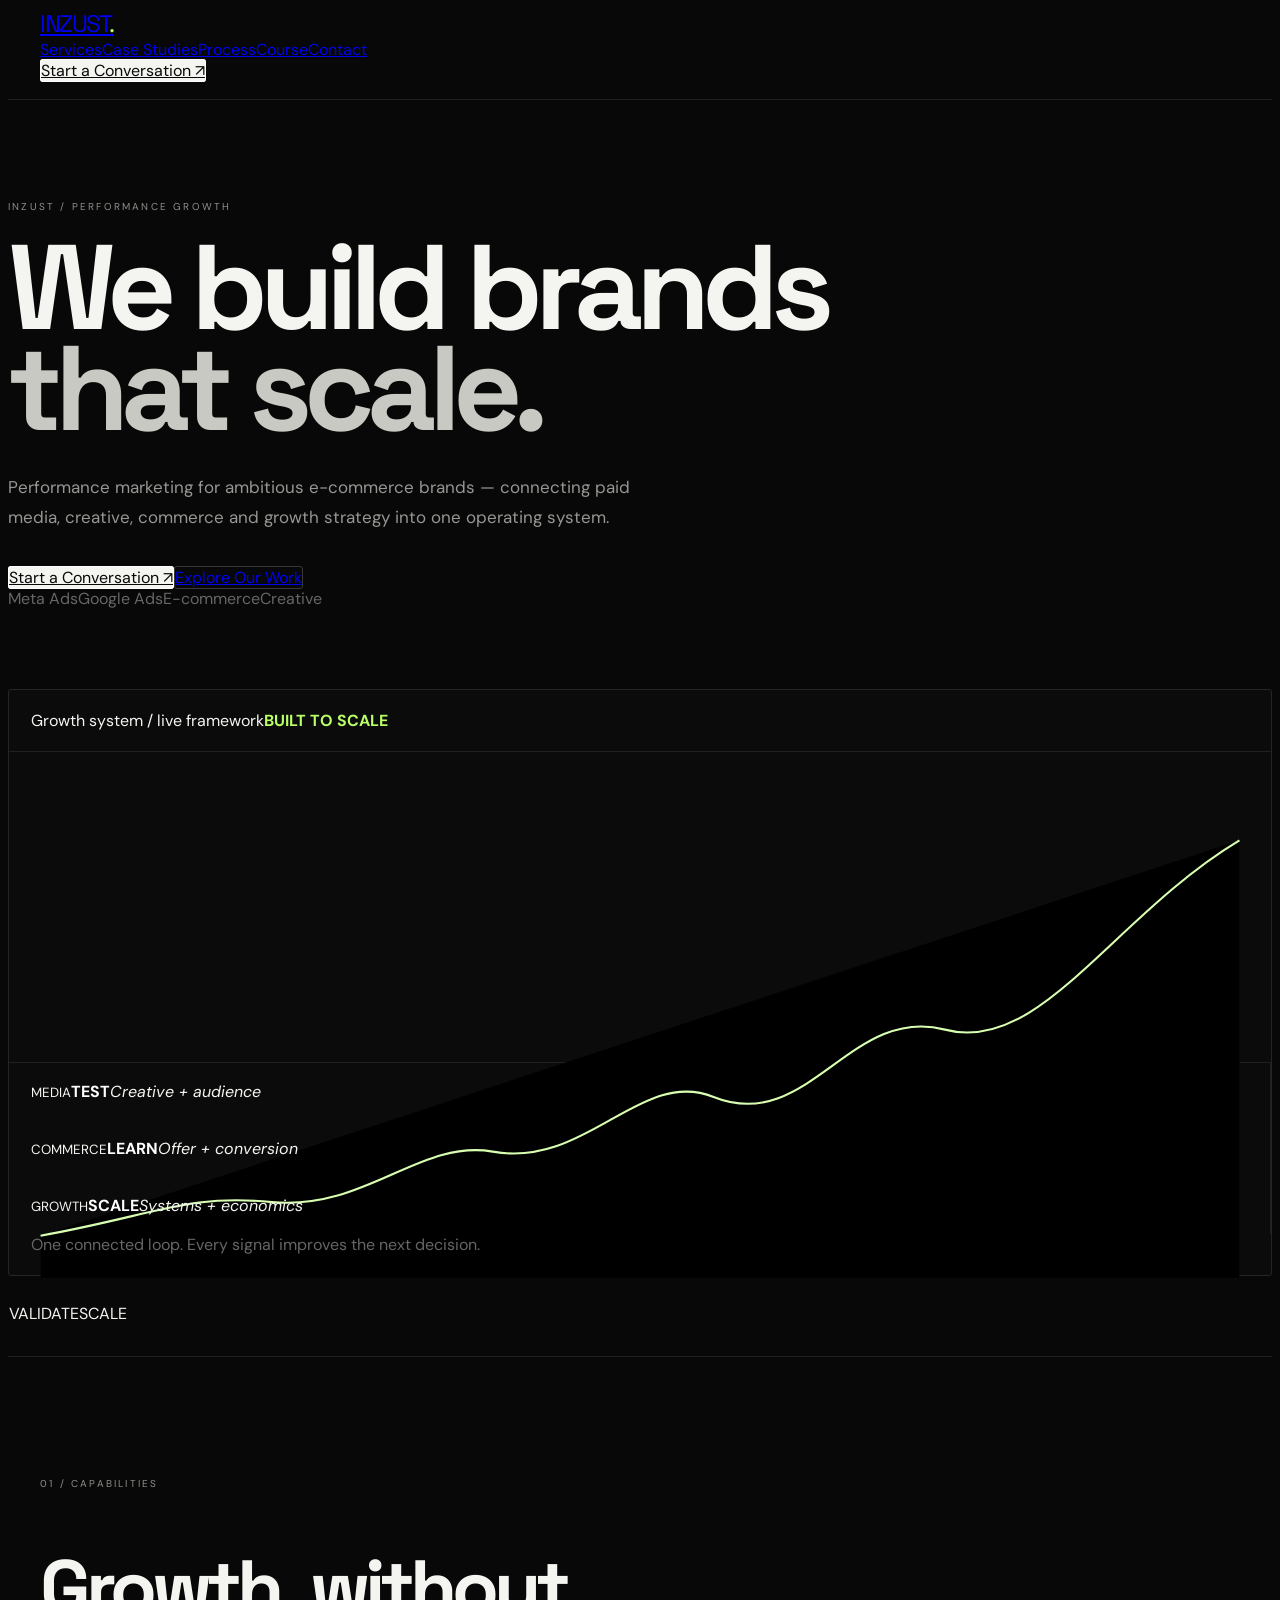
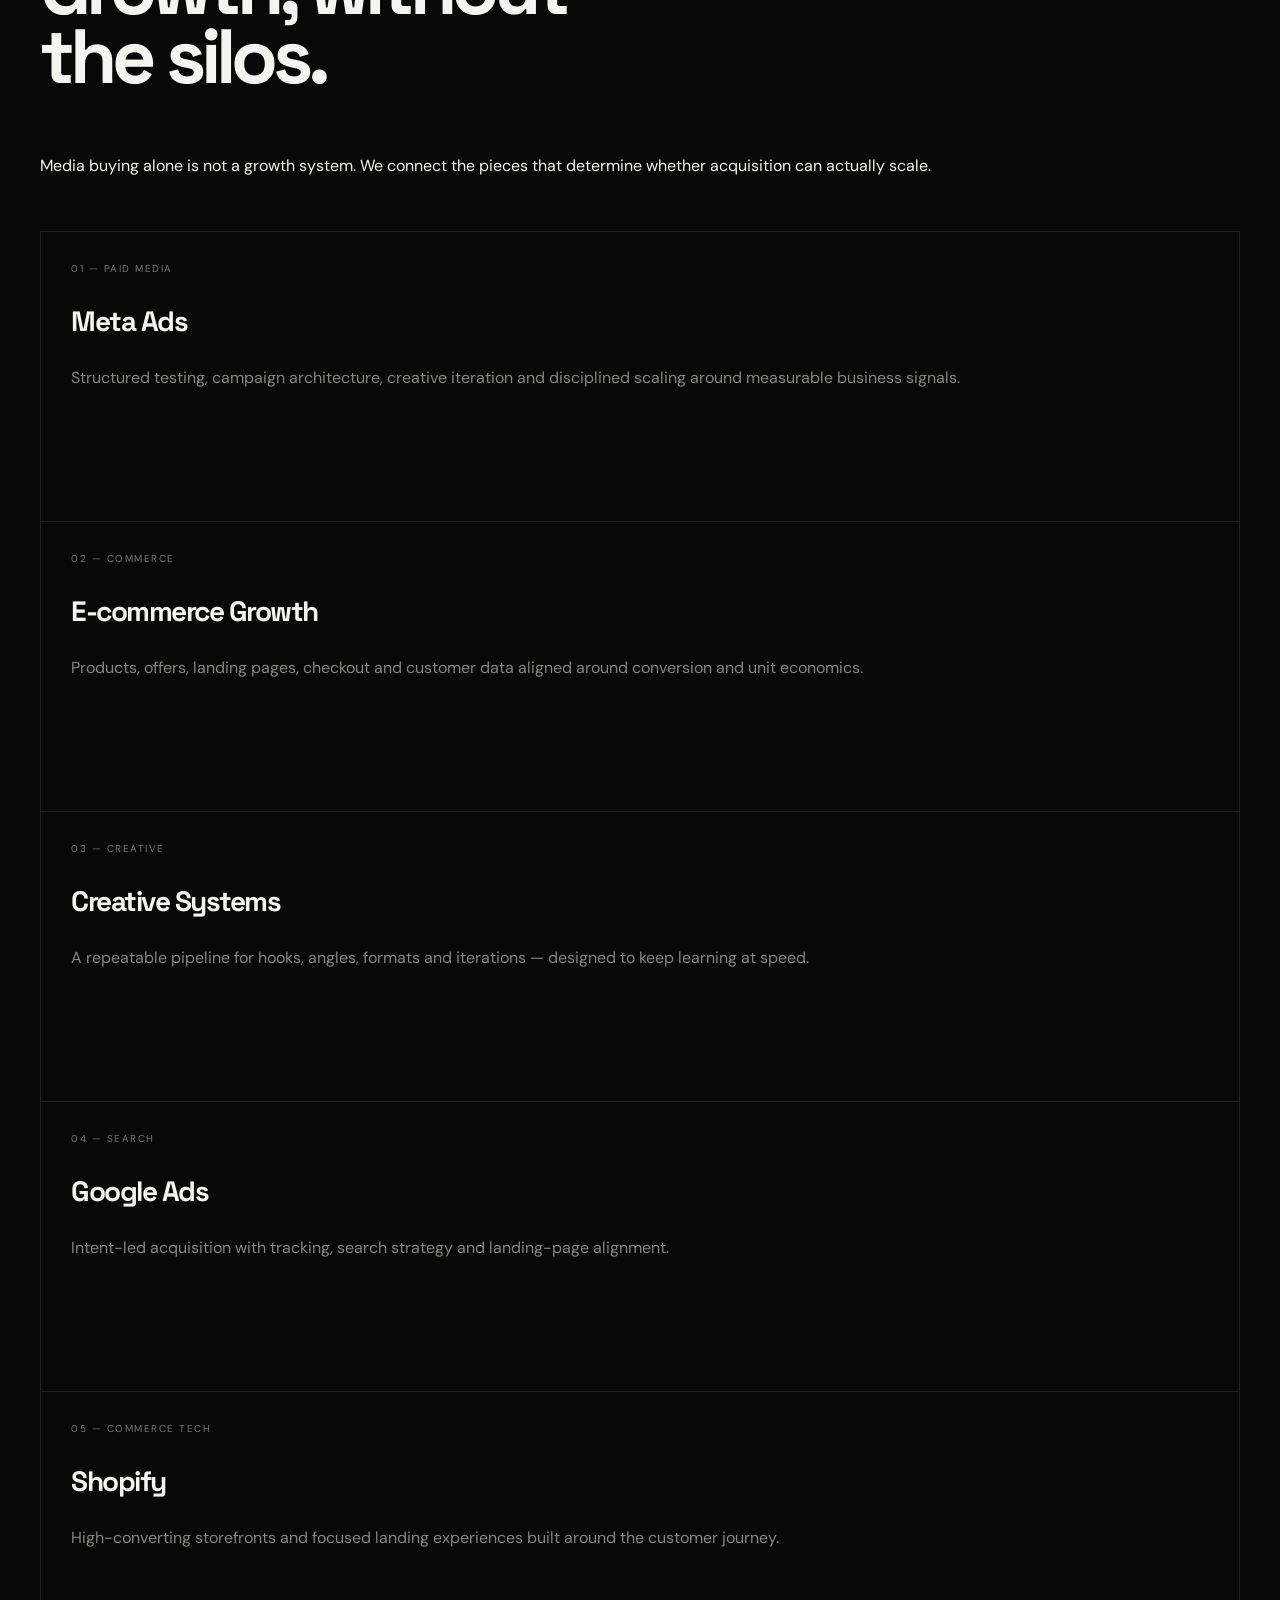
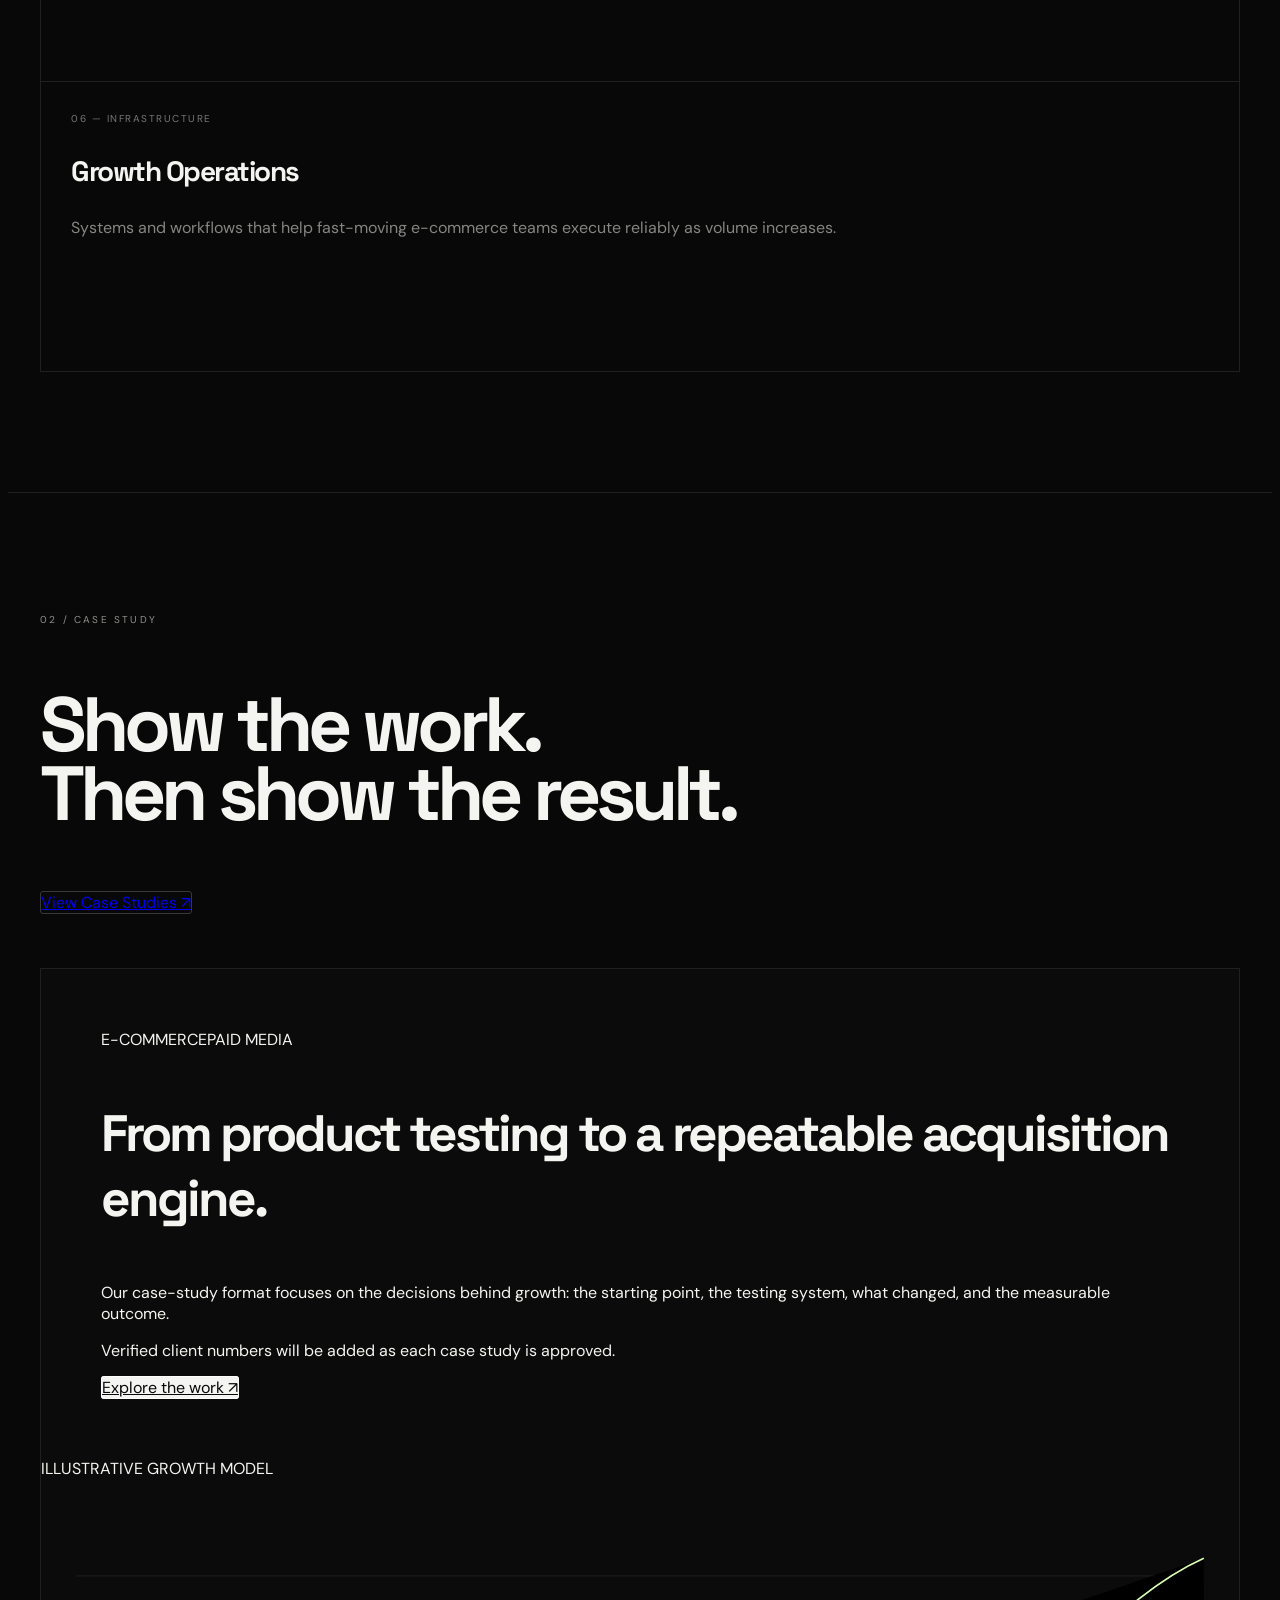
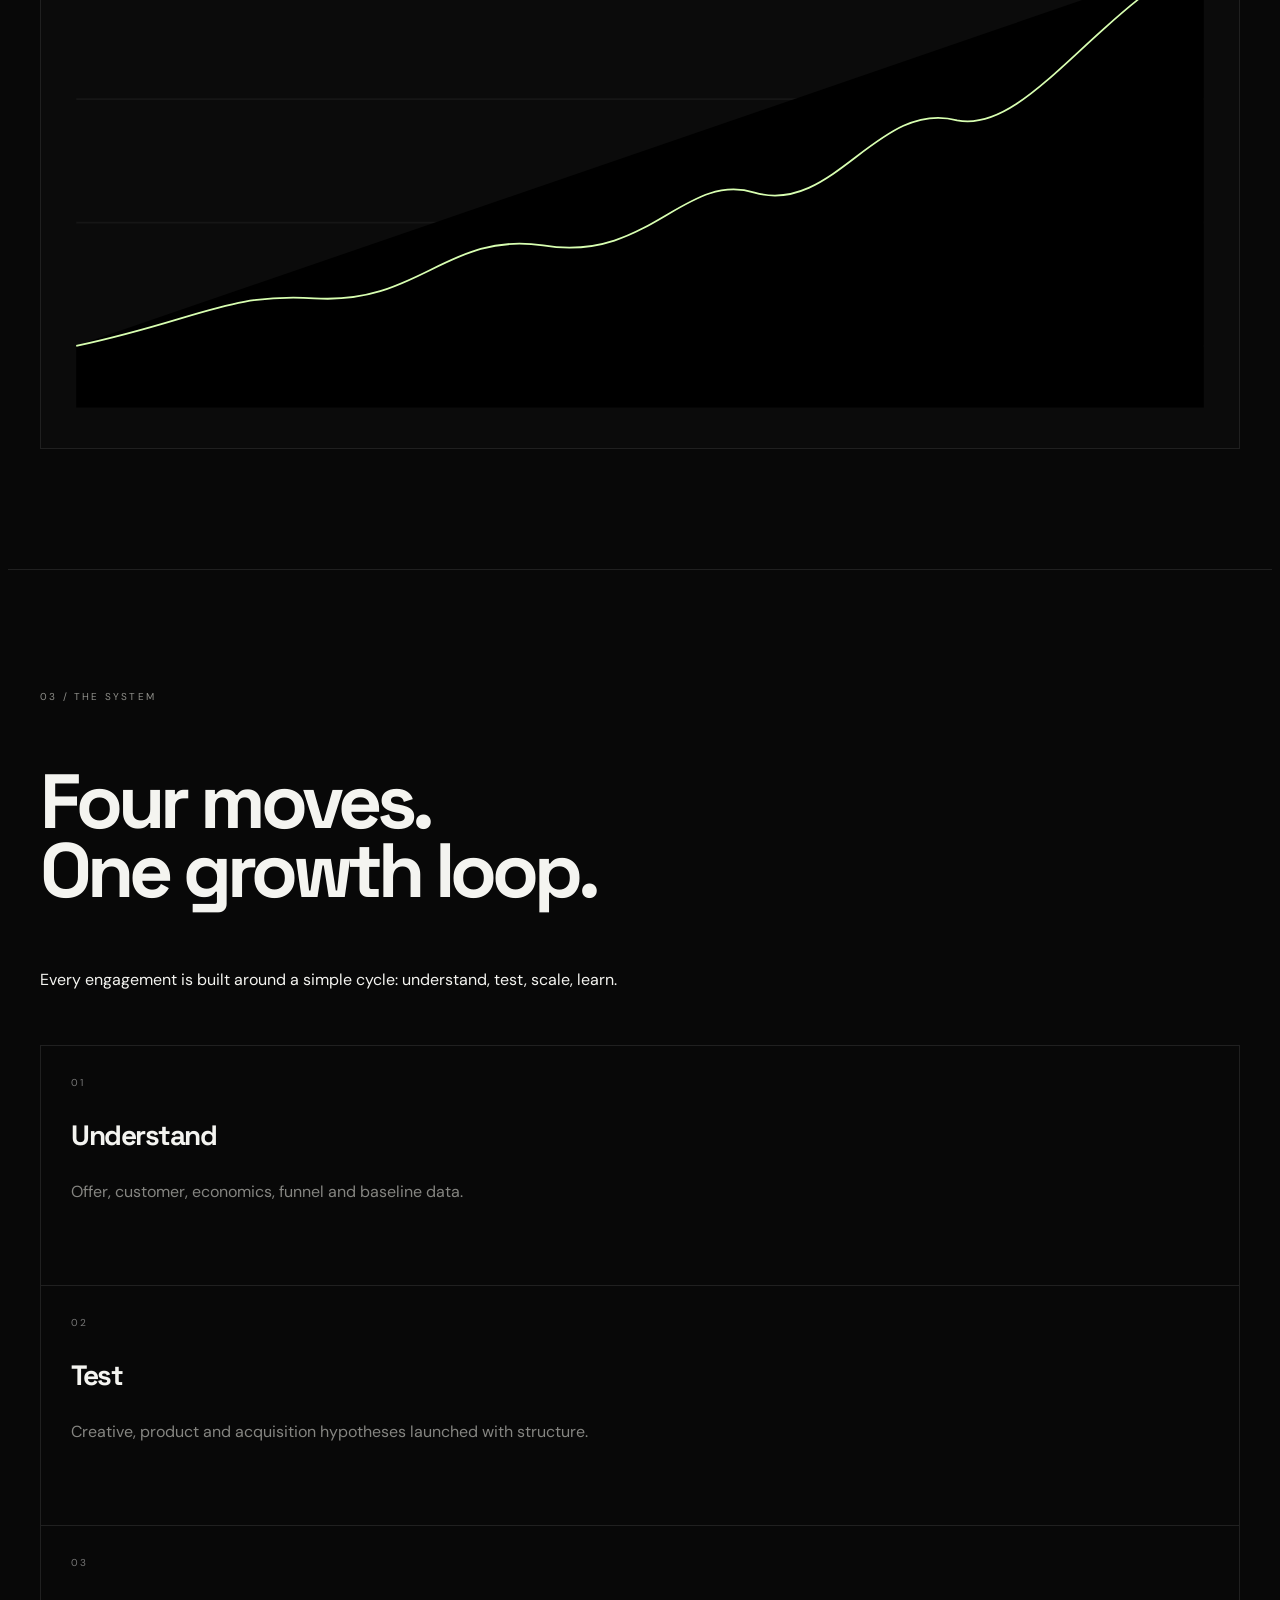
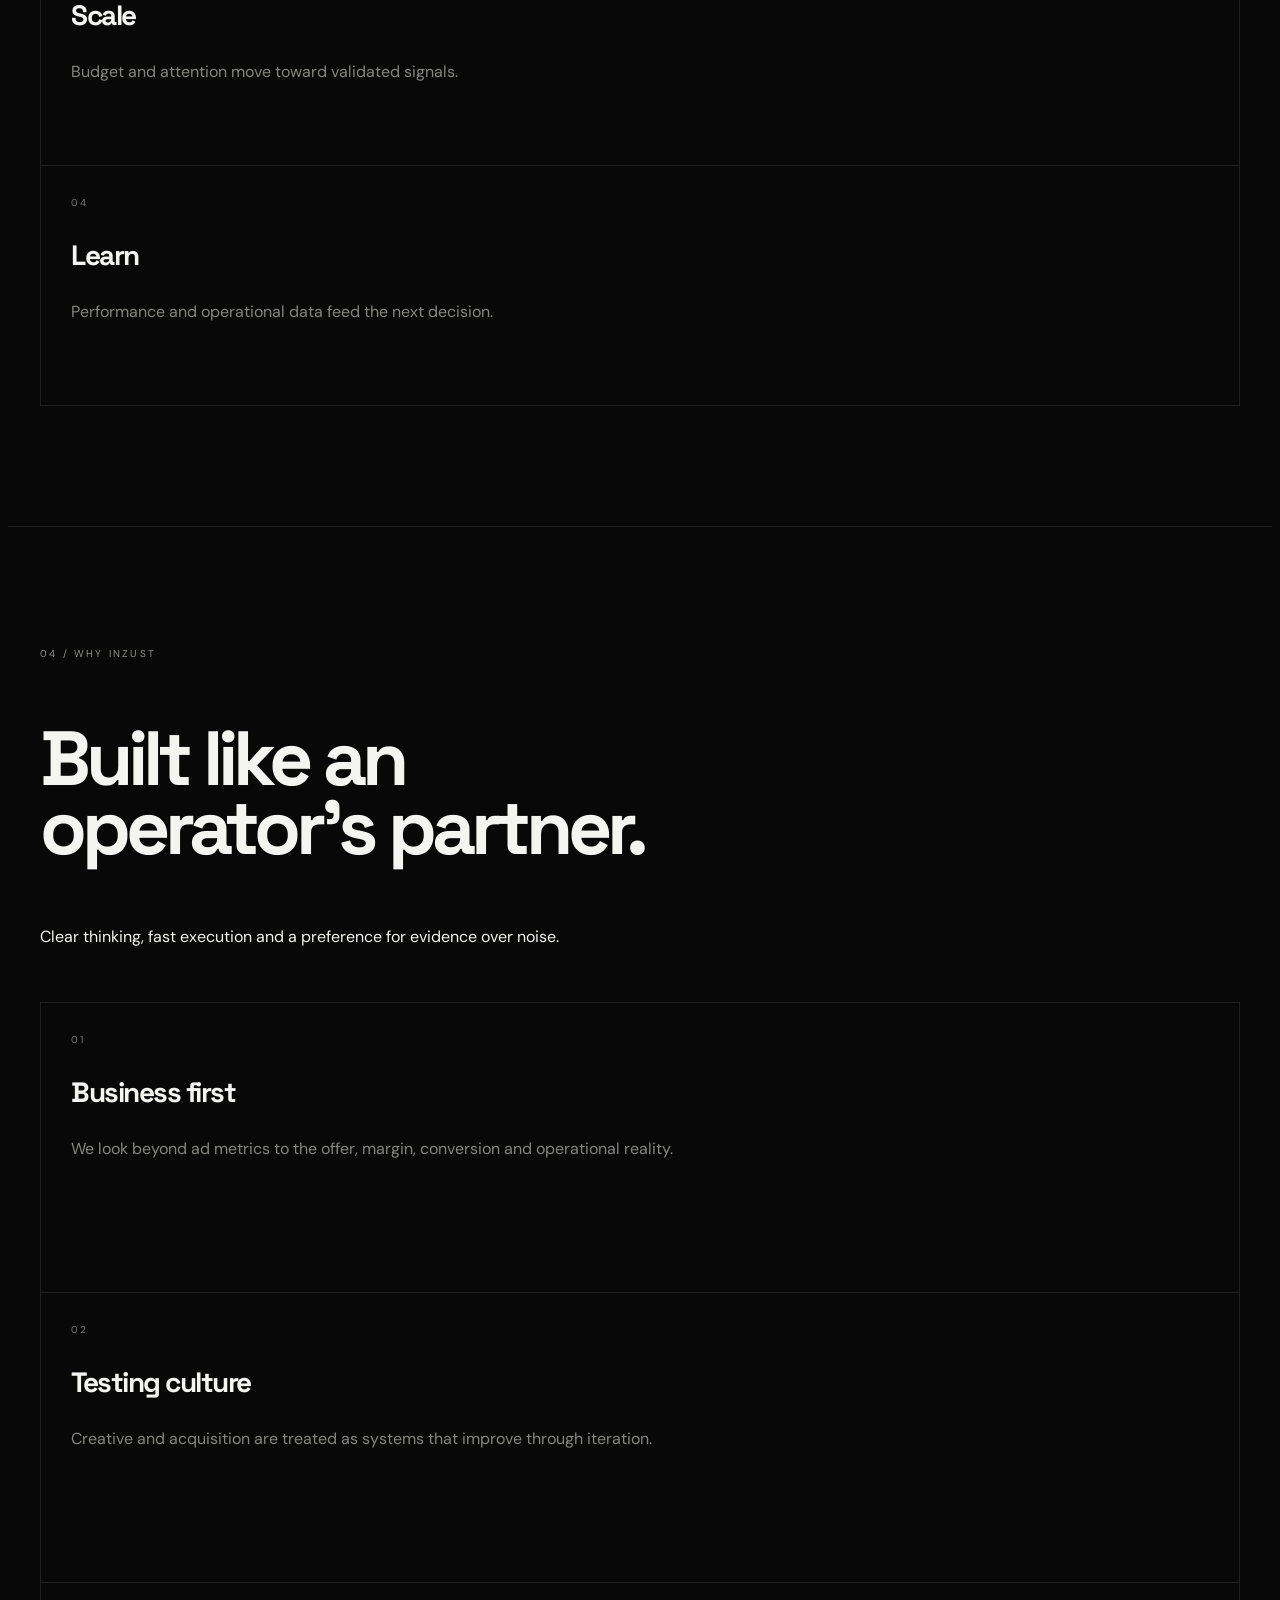
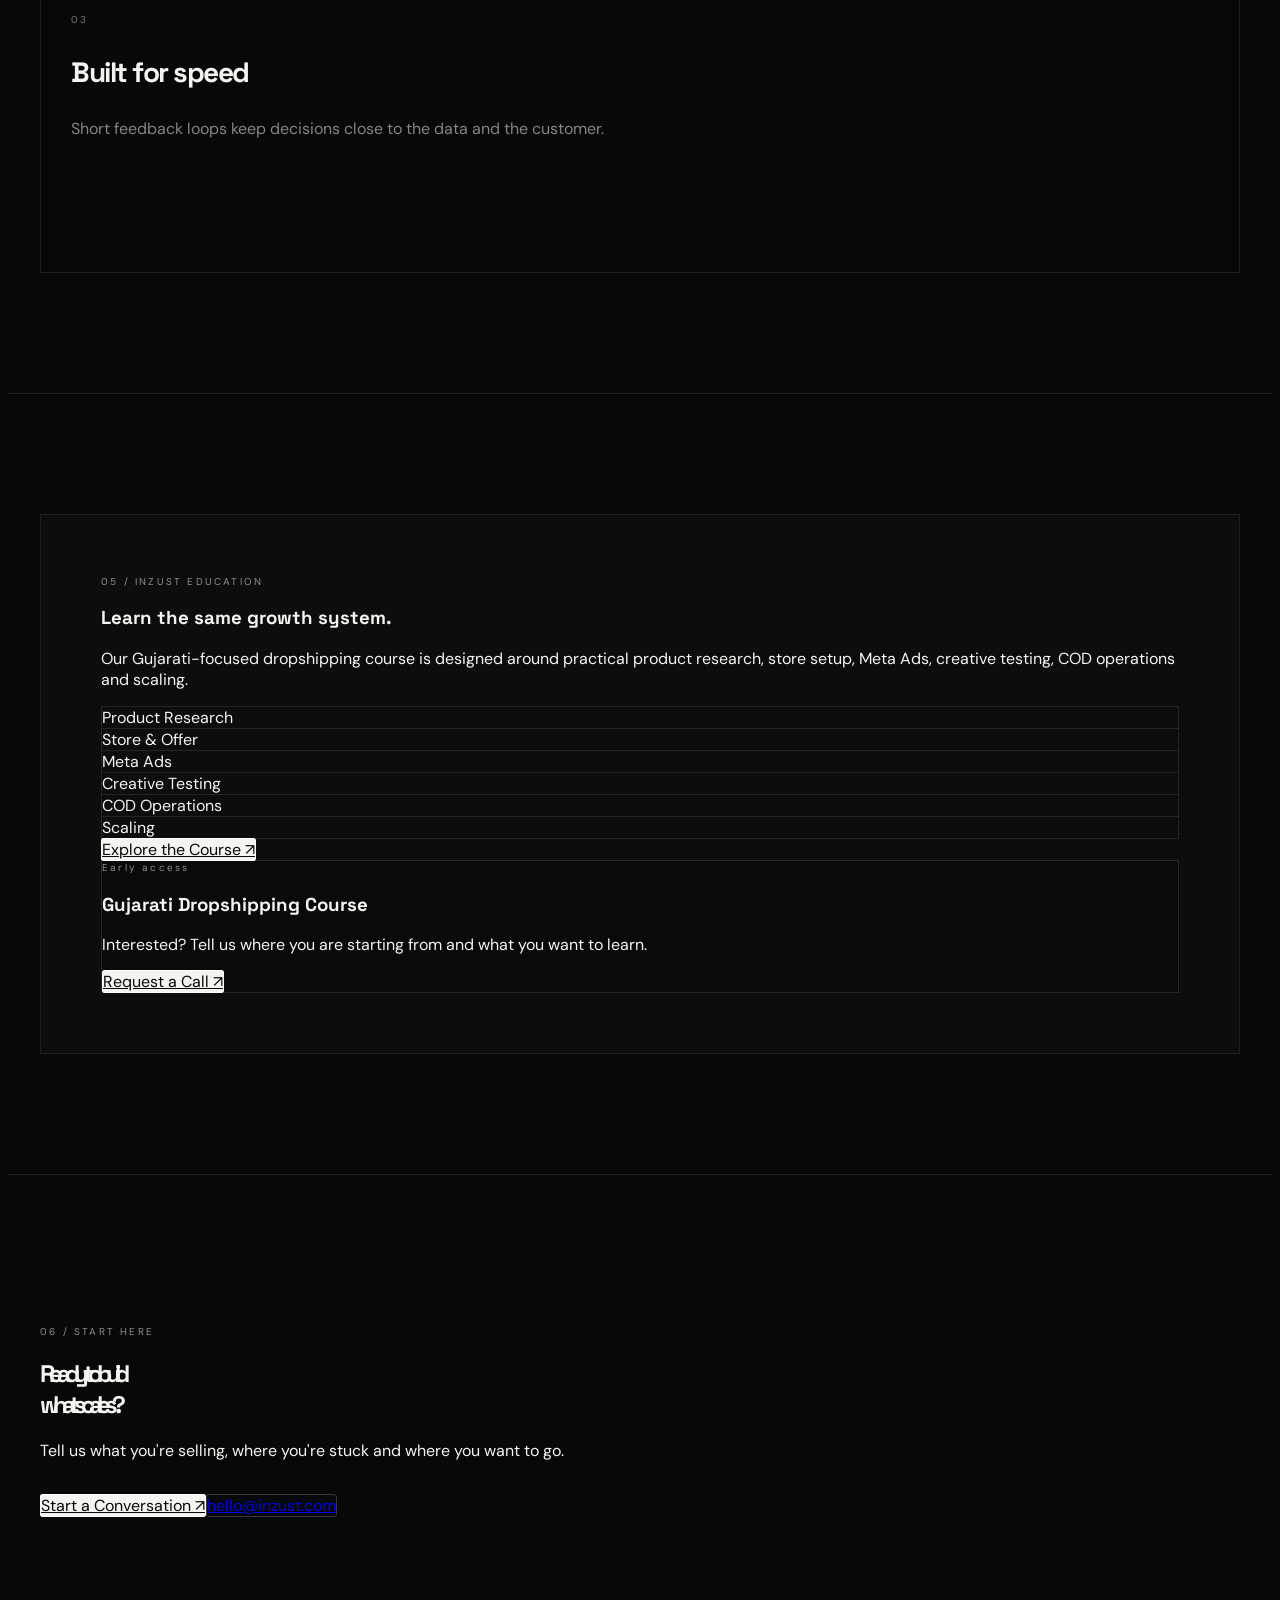
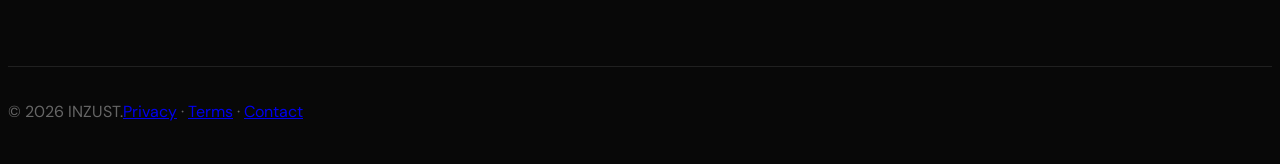
==== commit 87e418ed: "Redesign homepage as premium INZUST growth studio" ====
--- a/index.html
+++ b/index.html
@@ -1,80 +1,20 @@
-<!doctype html>
-<html lang="en">
-<head>
-<meta charset="utf-8"><meta name="viewport" content="width=device-width,initial-scale=1">
-<title>INZUST — Performance Marketing & E-commerce Growth</title>
-<meta name="description" content="INZUST builds performance marketing systems for ambitious e-commerce brands."><link rel="canonical" href="https://inzust.com/"><meta property="og:title" content="INZUST — Performance Marketing & E-commerce Growth"><meta property="og:description" content="INZUST builds performance marketing systems for ambitious e-commerce brands."><meta property="og:type" content="website"><meta property="og:url" content="https://inzust.com/">
-<script>
-window.INZUST_GOOGLE_ADS_ID="";
-window.trackLeadEvent=function(label){if(typeof window.gtag==="function"){window.gtag("event","generate_lead",{event_category:"lead",event_label:label});}};
-(function(){var id=window.INZUST_GOOGLE_ADS_ID;if(!id)return;window.dataLayer=window.dataLayer||[];window.gtag=function(){window.dataLayer.push(arguments)};gtag("js",new Date());gtag("config",id);var s=document.createElement("script");s.async=true;s.src="https://www.googletagmanager.com/gtag/js?id="+encodeURIComponent(id);document.head.appendChild(s);})();
-</script>
-<link rel="preconnect" href="https://fonts.googleapis.com"><link rel="preconnect" href="https://fonts.gstatic.com" crossorigin>
-<link href="https://fonts.googleapis.com/css2?family=Inter:wght@400;500;600;700;800;900&display=swap" rel="stylesheet">
-<style>
-*{box-sizing:border-box}html{scroll-behavior:smooth}body{margin:0;background:#050505;color:#f5f5f5;font-family:Inter,Arial,sans-serif;overflow-x:hidden}a{color:inherit;text-decoration:none}.wrap{max-width:1220px;margin:auto;padding:0 28px}
-body:before{content:"";position:fixed;inset:0;pointer-events:none;background:transparent;z-index:-2}
-.nav{height:82px;position:relative;z-index:30;display:flex;align-items:center;justify-content:space-between;border-bottom:1px solid #ffffff0d}.logo{font-weight:900;letter-spacing:-1.5px;font-size:25px}.logo i{font-style:normal;color:#8d6cff}.navlinks{display:flex;gap:27px;color:#999;font-size:13px}.navlinks a{transition:.25s}.navlinks a:hover{color:#fff}.btn{display:inline-flex;align-items:center;justify-content:center;gap:8px;padding:14px 20px;border:1px solid #333;border-radius:9px;font-size:13px;font-weight:800;background:#fff;color:#000;transition:.25s;box-shadow:0 0 0 transparent}.btn:hover{transform:translateY(-2px);box-shadow:0 12px 35px #8d6cff25}.btn.dark{background:#101010;color:#eee;border-color:#2b2b2b}.hero{min-height:calc(100vh - 82px);align-items:center}.hero-inner{width:100%;display:grid;grid-template-columns:1fr 1fr;gap:60px;align-items:center;padding:82px 0}.hero-copy{position:relative;z-index:3}.hero h1{max-width:720px;font-size:clamp(54px,6.4vw,88px);letter-spacing:-5px;line-height:.91;margin:18px 0 28px}.hero h1 span{display:block;background:linear-gradient(100deg,#fff 0%,#9b74ff 70%,#c4b8ff 100%);-webkit-background-clip:text;background-clip:text;color:transparent}.hero p{max-width:620px}.hero-dashboard{position:relative;z-index:2;min-height:440px;border:1px solid #754dff77;border-radius:24px;padding:28px;background:linear-gradient(145deg,#0c0b18e8,#050509ee);box-shadow:0 0 70px #6d45ff1f, inset 0 0 45px #8d6cff09;transform:rotate(2deg);overflow:hidden;animation:dashFloat 6s ease-in-out infinite}.hero-dashboard:before{content:"";position:absolute;inset:-1px;border-radius:24px;background:linear-gradient(135deg,#9a79ff55,transparent 28%,transparent 70%,#6b43ff45);mask:linear-gradient(#000 0 0) content-box,linear-gradient(#000 0 0);mask-composite:exclude;padding:1px}.dash-glow{position:absolute;width:260px;height:180px;right:15%;top:12%;background:#7a4cff30;filter:blur(55px);border-radius:50%}.dash-top{position:relative;display:flex;justify-content:space-between;align-items:center;font-size:16px;font-weight:700}.dash-top b{font-size:9px;letter-spacing:1.5px;color:#8fffc4;background:#20d98b12;border:1px solid #20d98b33;border-radius:999px;padding:7px 9px}.dash-chart{position:relative;height:245px;margin-top:30px;border:1px solid #ffffff0b;border-radius:12px;background:#07070d;overflow:hidden}.dash-grid{position:absolute;inset:0;background-image:linear-gradient(#ffffff08 1px,transparent 1px),linear-gradient(90deg,#ffffff08 1px,transparent 1px);background-size:25% 33.333%}.dash-chart svg{position:absolute;inset:10px;width:calc(100% - 20px);height:calc(100% - 20px)}.dash-line{fill:none;stroke:url(#heroLine);stroke-width:6;stroke-linecap:round;stroke-linejoin:round;filter:drop-shadow(0 0 8px #8d6cff88);stroke-dasharray:900;stroke-dashoffset:900;animation:dashDraw 2.5s .4s ease forwards}.dash-area{fill:url(#heroArea)}.dash-label{position:absolute;bottom:9px;color:#555;font-size:9px}.dash-label.start{left:12px}.dash-label.end{right:12px;color:#9c87ff}.dash-cards{display:grid;grid-template-columns:repeat(3,1fr);gap:10px;margin-top:13px}.dash-cards>div{border:1px solid #ffffff0d;background:#09090f;border-radius:10px;padding:14px}.dash-cards small{display:block;color:#666;font-size:8px;letter-spacing:1px}.dash-cards strong{display:block;color:#a995ff;font-size:23px;margin:4px 0}.dash-cards em{font-style:normal;color:#777;font-size:10px}.dash-note{margin-top:16px;color:#777;font-size:10px;letter-spacing:1px}.dash-note span{color:#b4a5ff}.hero-art{z-index:0}.hero-mesh{position:absolute;inset:0;background-image:url("data:image/svg+xml,%3Csvg xmlns='http://www.w3.org/2000/svg' width='180' height='156' viewBox='0 0 180 156'%3E%3Cg fill='none' stroke='%23b5a3ff' stroke-opacity='.18'%3E%3Cpath d='M45 1L90 27L90 79L45 105L0 79L0 27Z'/%3E%3Cpath d='M135 1L180 27L180 79L135 105L90 79L90 27Z'/%3E%3Cpath d='M90 79L135 105L135 157L90 131L45 105L45 53Z'/%3E%3C/g%3E%3C/svg%3E");background-size:180px 156px;opacity:.7;mask-image:none;transform:none}@keyframes dashDraw{to{stroke-dashoffset:0}}@keyframes dashFloat{0%,100%{transform:rotate(2deg) translateY(0)}50%{transform:rotate(1deg) translateY(-8px)}}.hero{min-height:calc(100vh - 82px);display:flex;align-items:center;position:relative;overflow:hidden;border-bottom:1px solid #191919}.hero-inner{position:relative;z-index:1;padding:90px 0}.eyebrow{color:#a995ff;font-size:11px;text-transform:uppercase;letter-spacing:2.5px;font-weight:800}.hero h1{font-size:clamp(54px,8.2vw,112px);line-height:.9;letter-spacing:-7px;max-width:970px;margin:20px 0 30px}.hero h1 span{color:#8d6cff}.hero p{max-width:650px;color:#9e9e9e;font-size:18px;line-height:1.7}.actions{display:flex;gap:12px;margin-top:34px;flex-wrap:wrap}.secondary{display:inline-flex;align-items:center;padding:14px 20px;border:1px solid #2b2b2b;border-radius:9px;color:#ddd;font-size:13px;font-weight:800;background:#0a0a0a}.micro{display:flex;gap:20px;margin-top:32px;color:#707070;font-size:11px}.micro span:before{content:"✦";color:#8d6cff;margin-right:7px}.section{padding:110px 0;border-bottom:1px solid #191919}.section-head{display:flex;justify-content:space-between;align-items:end;gap:30px;margin-bottom:45px}.section h2{font-size:clamp(38px,5vw,62px);line-height:.98;letter-spacing:-3px;margin:12px 0 0}.section-head p{max-width:420px;color:#777;line-height:1.7}.cards{display:grid;grid-template-columns:repeat(3,1fr);gap:15px}.card{background:linear-gradient(145deg,#0d0d0d,#090909);border:1px solid #1d1d1d;border-radius:16px;padding:30px;min-height:255px;transition:.3s;position:relative;overflow:hidden}.card:after{content:"";position:absolute;width:160px;height:160px;right:-90px;bottom:-90px;border-radius:50%;background:#704cff20;filter:blur(15px);transition:.3s}.card:hover{transform:translateY(-7px);border-color:#443477}.card:hover:after{transform:scale(1.6)}.num{color:#7658ff;font-weight:900;font-size:12px}.card h3{font-size:25px;letter-spacing:-1px;margin:18px 0 10px}.card p{color:#898989;line-height:1.7;font-size:14px}.arrow{position:absolute;right:25px;top:25px;color:#666;font-size:20px}.case{display:grid;grid-template-columns:1.05fr .95fr;border:1px solid #202020;border-radius:20px;overflow:hidden;background:#0a0a0a}.casecopy{padding:52px}.casecopy h3{font-size:38px;letter-spacing:-2px;line-height:1.05;margin:18px 0}.casecopy p{color:#888;line-height:1.75}.casevisual{min-height:390px;position:relative;background:radial-gradient(circle at 50% 50%,#704cff35,transparent 30%),linear-gradient(135deg,#111,#080808);display:flex;align-items:center;justify-content:center;overflow:hidden}.chart{width:82%;height:270px;position:relative}.chart-label{position:absolute;top:4px;left:4px;color:#777;font-size:10px;z-index:2}.growth-chart{width:100%;height:100%;overflow:visible}.growth-chart .gridlines line{stroke:#ffffff10;stroke-width:1}.growth-chart .line{fill:none;stroke:url(#lineGlow);stroke-width:7;stroke-linecap:round;stroke-linejoin:round;filter:drop-shadow(0 0 10px #7f5cff55);stroke-dasharray:1100;stroke-dashoffset:1100;animation:drawChart 2.4s 1s cubic-bezier(.2,.8,.2,1) forwards}.growth-chart .area{fill:url(#areaGlow);opacity:.7}.growth-chart .point{fill:#d4ccff;filter:drop-shadow(0 0 8px #8d6cff99);animation:pointIn .45s ease both}.growth-chart .point:nth-of-type(2){animation-delay:.35s}.growth-chart .point:nth-of-type(3){animation-delay:.7s}.growth-chart .point:nth-of-type(4){animation-delay:1.05s}.growth-chart .point:nth-of-type(5){animation-delay:1.4s}.growth-chart .point:nth-of-type(6){animation-delay:1.75s}.growth-chart .point:nth-of-type(7){animation-delay:2.1s}@keyframes drawChart{to{stroke-dashoffset:0}}@keyframes pointIn{from{opacity:0;transform:scale(0)}to{opacity:1;transform:scale(1)}}.process{display:grid;grid-template-columns:repeat(4,1fr);gap:12px}.process .card{min-height:210px}.course{position:relative;overflow:hidden;background:linear-gradient(135deg,#0b0b0b,#120b22);border:1px solid #29213a;border-radius:20px;padding:52px}.coursegrid{display:grid;grid-template-columns:1.2fr .8fr;gap:40px;align-items:center}.course h3{font-size:42px;letter-spacing:-2px;margin:14px 0}.course p{color:#aaa;line-height:1.7}.coursepoints{display:grid;grid-template-columns:repeat(2,1fr);gap:10px;margin:25px 0}.coursepoint{border:1px solid #252525;background:#0d0d0d;border-radius:10px;padding:13px;color:#ccc;font-size:13px}.coursebadge{display:inline-block;color:#b09cff;background:#6d4aff18;border:1px solid #5d43a833;border-radius:999px;padding:7px 11px;font-size:11px;font-weight:800;text-transform:uppercase;letter-spacing:1px}.coursecard{border:1px solid #29232f;background:#09090a;border-radius:16px;padding:28px}.coursecard .price{font-size:42px;font-weight:900;letter-spacing:-2px}.coursecard small{color:#777}.coursecard ul{padding-left:18px;color:#aaa;line-height:2;font-size:13px}.coursecard .btn{width:100%;margin-top:8px}.cta{padding:120px 0;text-align:center;position:relative;overflow:hidden}.cta:before{content:"";position:absolute;width:600px;height:300px;left:50%;top:20px;transform:translateX(-50%);background:radial-gradient(ellipse,#704cff25,transparent 68%);pointer-events:none}.cta h2{font-size:clamp(45px,7vw,88px);letter-spacing:-6px;line-height:.92;margin:15px auto 25px;max-width:900px;position:relative}.cta p{position:relative}.footer{padding:30px 0;color:#666;font-size:12px;display:flex;justify-content:space-between}.tag{display:inline-block;border:1px solid #2b2b2b;border-radius:999px;padding:7px 11px;color:#999;font-size:11px;margin:3px}.cursor-drop{position:fixed;left:0;top:0;width:4px;height:9px;border-radius:999px;background:linear-gradient(to bottom,#d9d2ff,#7f5cff);pointer-events:none;z-index:9999;opacity:.75;transform:translate(-50%,-50%);filter:blur(.15px);animation:dropFall .65s ease-out forwards}.cursor-drop:after{content:"";position:absolute;left:50%;top:100%;width:1px;height:10px;background:#8d6cff55;transform:translateX(-50%);filter:blur(.5px)}@keyframes dropFall{0%{opacity:.7;transform:translate(-50%,-50%) scale(.9)}100%{opacity:0;transform:translate(calc(-50% + var(--dx)),calc(-50% + var(--dy))) scale(.55)}}.whatsapp{position:fixed;right:22px;bottom:22px;z-index:20;width:54px;height:54px;border-radius:50%;display:flex;align-items:center;justify-content:center;background:#25d366;color:#fff;font-size:24px;box-shadow:0 10px 35px #000;transition:.25s}.whatsapp:hover{transform:scale(1.08)}@keyframes pulse{0%,100%{transform:scale(1);opacity:.8}50%{transform:scale(1.12);opacity:1}}@keyframes spin{to{transform:rotate(360deg)}}@keyframes float{0%,100%{transform:translateY(0)}50%{transform:translateY(-10px)}}.brand-section{padding:82px 0;border-bottom:1px solid #191919;background:linear-gradient(180deg,#070707,#09080d)}.brand-head{display:flex;justify-content:space-between;align-items:end;gap:30px;margin-bottom:38px}.brand-head h2{font-size:clamp(34px,4.5vw,54px);line-height:.98;letter-spacing:-3px;margin:12px 0 0}.brand-head p{max-width:400px;color:#777;line-height:1.7;font-size:13px}.brand-logos{display:grid;grid-template-columns:repeat(4,1fr);gap:12px}.brand-logo{height:118px;border:1px solid #1d1d1d;border-radius:15px;background:#0a0a0a;display:flex;align-items:center;justify-content:center;gap:13px;padding:20px;transition:.3s}.brand-logo:hover{transform:translateY(-5px);border-color:#3a2c60;background:#0c0b10}.brand-logo img{width:48px;height:48px;object-fit:contain;border-radius:10px;filter:grayscale(1) brightness(1.35);opacity:.85}.brand-logo span{font-weight:800;color:#b8b8b8;letter-spacing:.3px}.hero-art{position:absolute;inset:0;pointer-events:none;overflow:hidden}.hero-mesh{position:absolute;inset:-20%;background-image:linear-gradient(90deg,#8d6cff0d 1px,transparent 1px),linear-gradient(#8d6cff0d 1px,transparent 1px);background-size:90px 90px;transform:perspective(700px) rotateX(65deg) translateY(18%);transform-origin:center bottom;opacity:.35;animation:meshMove 10s linear infinite}.hero-cursor-light{position:absolute;inset:0;background:radial-gradient(420px circle at var(--mx,72%) var(--my,40%),#8d6cff13,transparent 70%);transition:background-position .12s linear}.beam{position:absolute;height:1px;width:55%;background:linear-gradient(90deg,transparent,#8d6cffaa,transparent);filter:blur(.2px);opacity:.5;transform:rotate(-18deg);animation:beamMove 7s ease-in-out infinite}.beam-a{right:-12%;top:36%}.beam-b{right:0;top:58%;animation-delay:-2.5s;opacity:.25}.beam-c{right:14%;top:20%;animation-delay:-4.5s;opacity:.18}.spark{position:absolute;width:4px;height:4px;border-radius:50%;background:#c7bdff;box-shadow:0 0 15px #8d6cff88;animation:sparkFloat 5s ease-in-out infinite}.spark-a{right:25%;top:26%}.spark-b{right:13%;top:48%;animation-delay:-1.8s}.spark-c{right:33%;top:62%;animation-delay:-3s}.hero-inner>div:not(.eyebrow),.hero-inner>p{animation:revealUp .8s ease both}.hero-inner h1{animation-delay:.08s}.hero-inner p{animation-delay:.16s}.hero-inner .actions{animation:revealUp .8s .24s ease both}.hero-inner .micro{animation:revealUp .8s .34s ease both}@keyframes revealUp{from{opacity:0;transform:translateY(18px)}to{opacity:1;transform:translateY(0)}}@keyframes beamMove{0%,100%{transform:translateX(-5%) rotate(-18deg)}50%{transform:translateX(12%) rotate(-18deg)}}@keyframes sparkFloat{0%,100%{transform:translateY(0) scale(.9);opacity:.35}50%{transform:translateY(-18px) scale(1.35);opacity:1}}@keyframes meshMove{0%{transform:perspective(700px) rotateX(65deg) translateY(18%) translateX(0)}100%{transform:perspective(700px) rotateX(65deg) translateY(24%) translateX(-90px)}}.menu-toggle{display:none;background:none;color:#fff;border:0;font-size:23px;cursor:pointer}.mobile-menu{display:none}.why .card,.testimonials .card{min-height:225px}.testimonials h3{font-size:21px;line-height:1.35;font-weight:700}.footer a{color:#888}.footer a:hover{color:#fff}@media(max-width:850px){.hero-inner{grid-template-columns:1fr;gap:25px}.hero-dashboard{min-height:340px;transform:none;padding:20px}.dash-chart{height:185px}.hero h1{font-size:clamp(48px,13vw,70px)}.hero-copy{padding-top:10px}.menu-toggle{display:block}.nav-cta{display:none}.mobile-menu{position:fixed;top:70px;left:16px;right:16px;z-index:40;background:#0b0b0b;border:1px solid #282828;border-radius:14px;padding:8px;box-shadow:0 20px 50px #000;display:none}.mobile-menu.open{display:block}.mobile-menu a{display:block;padding:14px 15px;border-radius:9px;color:#ccc;font-size:14px}.mobile-menu a:hover{background:#151515;color:#fff}.nav{height:70px}.navlinks{display:none}.nav>.btn{display:none}.hero{min-height:auto}.hero-inner{padding:80px 0 90px}.hero h1{letter-spacing:-4px}.hero:after{right:-100px;top:25%}.floating{display:none}.micro{flex-wrap:wrap;gap:10px}.section{padding:80px 0}.section-head{display:block}.section-head p{margin-top:20px}.cards,.process{grid-template-columns:1fr}.case{grid-template-columns:1fr}.casecopy{padding:34px}.casecopy h3{font-size:30px}.casevisual{min-height:280px}.course{padding:30px}.coursegrid{grid-template-columns:1fr}.course h3{font-size:34px}.coursepoints{grid-template-columns:1fr}.cta h2{letter-spacing:-4px}.footer{gap:15px;flex-direction:column}.whatsapp{right:16px;bottom:16px}}
-.page-animation{position:fixed;inset:0;z-index:0;pointer-events:none;overflow:hidden;background:transparent}body> *:not(.page-animation){position:relative;z-index:1}.anim-grid{position:absolute;inset:0;width:100%;height:100%;background-image:url("data:image/svg+xml,%3Csvg xmlns='http://www.w3.org/2000/svg' width='180' height='156' viewBox='0 0 180 156'%3E%3Cg fill='none' stroke='%23b5a3ff' stroke-opacity='.24' stroke-width='1'%3E%3Cpath d='M45 1L90 27L90 79L45 105L0 79L0 27Z'/%3E%3Cpath d='M135 1L180 27L180 79L135 105L90 79L90 27Z'/%3E%3Cpath d='M90 79L135 105L135 157L90 131L45 105L45 53Z'/%3E%3C/g%3E%3C/svg%3E");background-size:180px 156px;opacity:.8;mask-image:none;transform:none;animation:hexDrift 18s linear infinite}.aurora{display:none}.aurora.a{top:-8vw;right:-8vw;background:linear-gradient(120deg,#6e50ff,transparent 70%);transform:rotate(-18deg);animation:auroraA 9s ease-in-out infinite}.aurora.b{top:25%;left:-15vw;background:linear-gradient(120deg,#4324c9,transparent 70%);transform:rotate(20deg);animation:auroraB 11s ease-in-out infinite}.aurora.c{bottom:-18vw;right:10%;background:linear-gradient(120deg,#8d6cff,transparent 68%);transform:rotate(-12deg);animation:auroraC 13s ease-in-out infinite}.anim-spotlight{position:absolute;inset:0;background:radial-gradient(360px circle at var(--sx,50%) var(--sy,35%),#ffffff0b,transparent 70%);transition:background .12s linear}.anim-noise{position:absolute;inset:0;opacity:.035;background-image:url("data:image/svg+xml,%3Csvg viewBox='0 0 180 180' xmlns='http://www.w3.org/2000/svg'%3E%3Cfilter id='n'%3E%3CfeTurbulence type='fractalNoise' baseFrequency='.9' numOctaves='4' stitchTiles='stitch'/%3E%3C/filter%3E%3Crect width='100%25' height='100%25' filter='url(%23n)' opacity='.7'/%3E%3C/svg%3E");animation:noiseShift .7s steps(2) infinite}@keyframes hexDrift{0%{background-position:0 0}50%{background-position:90px 78px}100%{background-position:180px 156px}}@keyframes auroraA{0%,100%{transform:translate3d(0,0,0) rotate(-18deg) scale(1)}50%{transform:translate3d(-5vw,3vw,0) rotate(-8deg) scale(1.08)}}@keyframes auroraB{0%,100%{transform:translate3d(0,0,0) rotate(20deg) scale(1)}50%{transform:translate3d(4vw,-2vw,0) rotate(10deg) scale(1.1)}}@keyframes auroraC{0%,100%{transform:translate3d(0,0,0) rotate(-12deg) scale(1)}50%{transform:translate3d(-3vw,-2vw,0) rotate(2deg) scale(1.12)}}@keyframes noiseShift{0%{transform:translate3d(0,0,0)}25%{transform:translate3d(1%, -1%,0)}50%{transform:translate3d(-1%,1%,0)}75%{transform:translate3d(1%,1%,0)}100%{transform:translate3d(0,0,0)}}@media(max-width:850px){.anim-grid{opacity:.48;background-size:120px 104px}.aurora{display:none}.anim-spotlight{display:none}}@media(prefers-reduced-motion:reduce){.anim-grid,.aurora,.anim-noise{animation:none!important}}</style>
-</head>
-<body><div class="page-animation" aria-hidden="true"><div class="aurora a"></div><div class="aurora b"></div><div class="aurora c"></div><div class="anim-grid"></div><div class="anim-spotlight"></div><div class="anim-noise"></div></div>
-<header class="wrap nav"><a class="logo" href="index.html">INZUST<span class="logo i">.</span></a><nav class="navlinks"><a href="services.html">Services</a><a href="case-studies.html">Case Study</a><a href="process.html">Process</a><a href="course.html">Course</a><a href="contact.html">Contact</a></nav><a class="btn nav-cta" href="contact.html" onclick="trackLeadEvent('scale_cta')">Scale Your Business →</a><button class="menu-toggle" aria-label="Open menu" aria-expanded="false">☰</button></header><div class="mobile-menu" aria-hidden="true"><a href="services.html">Services</a><a href="case-studies.html">Case Study</a><a href="process.html">Process</a><a href="course.html">Course</a><a href="contact.html">Contact</a></div>
+<!doctype html><html lang="en"><head><meta charset="utf-8"><meta name="viewport" content="width=device-width,initial-scale=1">
+<title>INZUST — Performance Marketing for Real Growth</title>
+<meta name="description" content="INZUST builds performance marketing and e-commerce growth systems for ambitious brands.">
+<link rel="canonical" href="https://inzust.com/"><meta property="og:title" content="INZUST — Performance Marketing for Real Growth"><meta property="og:description" content="Performance marketing and e-commerce growth systems for ambitious brands."><meta property="og:type" content="website"><meta property="og:url" content="https://inzust.com/">
+<link rel="stylesheet" href="premium.css">
+<script>window.INZUST_GOOGLE_ADS_ID="";window.trackLeadEvent=function(label){if(typeof window.gtag==="function")window.gtag("event","generate_lead",{event_category:"lead",event_label:label});};(function(){var id=window.INZUST_GOOGLE_ADS_ID;if(!id)return;window.dataLayer=window.dataLayer||[];window.gtag=function(){window.dataLayer.push(arguments)};gtag("js",new Date());gtag("config",id);var s=document.createElement("script");s.async=true;s.src="https://www.googletagmanager.com/gtag/js?id="+encodeURIComponent(id);document.head.appendChild(s)})();</script>
+</head><body>
+<header class="wrap nav"><a class="logo" href="index.html">INZUST<span>.</span></a><nav class="navlinks"><a href="services.html">Services</a><a href="case-studies.html">Case Studies</a><a href="process.html">Process</a><a href="course.html">Course</a><a href="contact.html">Contact</a></nav><a class="btn nav-cta" href="contact.html" onclick="trackLeadEvent('nav_cta')">Start a Conversation ↗</a><button class="menu-toggle" aria-label="Menu">☰</button></header>
 <main>
-<section class="hero">
-<div class="hero-art" aria-hidden="true"><span class="beam beam-a"></span><span class="beam beam-b"></span><span class="beam beam-c"></span><span class="spark spark-a"></span><span class="spark spark-b"></span><span class="spark spark-c"></span><span class="hero-mesh"></span><span class="hero-cursor-light"></span></div>
-<div class="hero-inner wrap">
-  <div class="hero-copy">
-    <div class="eyebrow">BUILD · SCALE · GROW</div>
-    <h1>Performance Marketing for <span>Real Growth.</span></h1>
-    <p>We help e-commerce brands grow with data-driven advertising, creative strategy and end-to-end growth support across Meta Ads, Google Ads, Shopify and more.</p>
-    <div class="actions"><a class="btn" href="contact.html" onclick="trackLeadEvent('strategy_call')">Get a Strategy Call →</a><a class="secondary" href="case-studies.html">View Case Study ↗</a></div>
-    <div class="micro"><span>Meta Ads</span><span>Google Ads</span><span>Shopify</span><span>E-commerce Growth</span></div>
-  </div>
-  <div class="hero-dashboard" aria-label="Illustrative performance dashboard">
-    <div class="dash-glow"></div>
-    <div class="dash-top"><span>Growth Performance</span><b>LIVE SYSTEM</b></div>
-    <div class="dash-chart"><div class="dash-grid"></div><svg viewBox="0 0 600 260" preserveAspectRatio="none"><defs><linearGradient id="heroLine" x1="0" y1="0" x2="1" y2="0"><stop offset="0" stop-color="#7b56ff"/><stop offset="1" stop-color="#c4b7ff"/></linearGradient><linearGradient id="heroArea" x1="0" y1="0" x2="0" y2="1"><stop offset="0" stop-color="#8d6cff" stop-opacity=".30"/><stop offset="1" stop-color="#8d6cff" stop-opacity="0"/></linearGradient></defs><path class="dash-area" d="M15 230 C70 220 85 210 125 214 C170 218 195 184 230 190 C275 198 300 150 335 164 C380 182 400 120 445 132 C490 144 525 78 585 42 L585 250 L15 250Z"/><path class="dash-line" d="M15 230 C70 220 85 210 125 214 C170 218 195 184 230 190 C275 198 300 150 335 164 C380 182 400 120 445 132 C490 144 525 78 585 42"/></svg><span class="dash-label start">Start</span><span class="dash-label end">Scale</span></div>
-    <div class="dash-cards"><div><small>ORDERS</small><strong>↗</strong><em>Growing</em></div><div><small>REVENUE</small><strong>↗</strong><em>Tracking</em></div><div><small>ROAS</small><strong>↗</strong><em>Optimizing</em></div></div>
-    <div class="dash-note">One system. <span>Continuous learning.</span></div>
-  </div>
-</div>
-</section>
-<section class="section" id="services"><div class="wrap"><div class="section-head"><div><div class="eyebrow">What we do</div><h2>Growth infrastructure,<br>built to scale.</h2></div><p>We connect media buying, creative, offers and operations into one measurable acquisition system.</p></div><div class="cards"><article class="card"><span class="arrow">↗</span><div class="num">01</div><h3>Meta Ads</h3><p>Full-funnel advertising with structured testing, audience strategy, creative iteration and disciplined scaling.</p></article><article class="card"><span class="arrow">↗</span><div class="num">02</div><h3>E-commerce Growth</h3><p>Align products, offers, landing pages, checkout and operations into a system built around measurable growth.</p></article><article class="card"><span class="arrow">↗</span><div class="num">03</div><h3>Ads Infrastructure</h3><p>Advertising-account and operational infrastructure for fast-moving e-commerce teams.</p></article></div></div></section>
-<section class="section" id="case-study"><div class="wrap"><div class="section-head"><div><div class="eyebrow">Proof over promises</div><h2>Built for brands<br>that move fast.</h2></div><a class="secondary" href="case-studies.html">View Case Study ↗</a></div><div class="case"><div class="casecopy"><span class="tag">E-commerce</span><span class="tag">Meta Ads</span><span class="tag">Scale</span><h3>From testing products to building repeatable acquisition.</h3><p>Our approach combines media buying, creative testing and operational feedback loops so validated products can move toward meaningful volume with better visibility.</p><a class="btn" href="case-studies.html">Explore Case Studies →</a></div><div class="casevisual"><div class="chart"><span class="chart-label">GROWTH SIGNAL</span><svg class="growth-chart" viewBox="0 0 680 320" role="img" aria-label="Illustrative growth trend"><defs><linearGradient id="lineGlow" x1="0" y1="0" x2="1" y2="0"><stop offset="0" stop-color="#6f4cff"/><stop offset="1" stop-color="#b6a4ff"/></linearGradient><linearGradient id="areaGlow" x1="0" y1="0" x2="0" y2="1"><stop offset="0" stop-color="#8d6cff" stop-opacity=".22"/><stop offset="1" stop-color="#8d6cff" stop-opacity="0"/></linearGradient></defs><g class="gridlines"><line x1="20" y1="55" x2="660" y2="55"/><line x1="20" y1="125" x2="660" y2="125"/><line x1="20" y1="195" x2="660" y2="195"/><line x1="20" y1="265" x2="660" y2="265"/></g><path class="area" d="M20 265 C90 250 105 235 155 238 C215 242 230 200 285 208 C345 218 365 166 405 178 C450 191 475 125 520 137 C560 145 600 72 660 45 L660 300 L20 300 Z"/><path class="line" d="M20 265 C90 250 105 235 155 238 C215 242 230 200 285 208 C345 218 365 166 405 178 C450 191 475 125 520 137 C560 145 600 72 660 45"/><circle class="point" cx="20" cy="265" r="4"/><circle class="point" cx="155" cy="238" r="4"/><circle class="point" cx="285" cy="208" r="4"/><circle class="point" cx="405" cy="178" r="4"/><circle class="point" cx="520" cy="137" r="4"/><circle class="point" cx="660" cy="45" r="5"/></svg></div></div></div></div></section>
-<section class="brand-section"><div class="wrap"><div class="brand-head"><div><div class="eyebrow">Brands we've worked with</div><h2>Built alongside ambitious<br>e-commerce teams.</h2></div><p>Client marks will be refreshed with the final approved logos. The current set is a visual placeholder.</p></div><div class="brand-logos"><div class="brand-logo"><img src="https://images.yourstory.com/cs/images/companies/Roposo-1591260961105.png?ar=1%3A1&fill=solid&fill-color=fff&fm=auto&format=auto&mode=fill&q=85&w=1920" alt="Roposo logo"><span>ROPOSO</span></div><div class="brand-logo"><img src="https://fship.in/favicon.ico" alt="Fship logo"><span>FSHIP</span></div><div class="brand-logo"><img src="https://pbs.twimg.com/profile_images/1508718096344915970/1iNLAKOD_400x400.jpg" alt="DropDash logo"><span>DropDash</span></div><div class="brand-logo"><img src="https://qaafiya.com/favicon.ico" alt="Qaafiya logo"><span>qaafiya</span></div></div></div></section>
-<section class="section why" id="why"><div class="wrap"><div class="section-head"><div><div class="eyebrow">Why INZUST</div><h2>One team.<br>One growth system.</h2></div><p>Strategy, creative, media and commerce execution working together instead of in silos.</p></div><div class="cards"><article class="card"><div class="num">01 · STRATEGY</div><h3>Business-first thinking</h3><p>We start with the offer, economics and customer journey before optimizing media.</p></article><article class="card"><div class="num">02 · CREATIVE</div><h3>Built to keep testing</h3><p>Hooks, angles, formats and product stories are treated as a continuous testing system.</p></article><article class="card"><div class="num">03 · EXECUTION</div><h3>Fast feedback loops</h3><p>Acquisition and operational signals feed the next decision so the team can move faster.</p></article></div></div></section><section class="section" id="process"><div class="wrap"><div class="section-head"><div><div class="eyebrow">Our process</div><h2>Simple system.<br>Serious execution.</h2></div><a class="secondary" href="process.html">See Process ↗</a></div><div class="process"><article class="card"><div class="num">01</div><h3>Audit</h3><p>Understand the offer, economics, funnel and acquisition data.</p></article><article class="card"><div class="num">02</div><h3>Test</h3><p>Launch structured creative, product and audience experiments.</p></article><article class="card"><div class="num">03</div><h3>Scale</h3><p>Increase spend around validated winners while protecting unit economics.</p></article><article class="card"><div class="num">04</div><h3>Optimize</h3><p>Feed delivery, conversion and customer data into the next cycle.</p></article></div></div></section>
-<section class="section testimonials"><div class="wrap"><div class="section-head"><div><div class="eyebrow">Client testimonials</div><h2>Real feedback,<br>from real partners.</h2></div><p>Approved client quotes will be published here. No testimonials are invented or published without confirmation.</p></div><div class="cards"><article class="card"><div class="num">CLIENT FEEDBACK</div><h3>“Your approved client quote goes here.”</h3><p>Client name · Company · Role</p></article><article class="card"><div class="num">CLIENT FEEDBACK</div><h3>“Another approved client quote goes here.”</h3><p>Client name · Company · Role</p></article><article class="card"><div class="num">CLIENT FEEDBACK</div><h3>“A third approved client quote goes here.”</h3><p>Client name · Company · Role</p></article></div></div></section><section class="section" id="course"><div class="wrap"><div class="eyebrow">Learn the INZUST system</div><h2>Start your own<br>e-commerce journey.</h2><div class="course"><div class="coursegrid"><div><span class="coursebadge">INZUST Dropshipping Course</span><h3>From zero to your first scalable dropshipping store.</h3><p>A practical roadmap covering product research, store setup, Meta Ads, creatives, COD operations and scaling.</p><div class="coursepoints"><div class="coursepoint">✓ Product Research</div><div class="coursepoint">✓ Store & Offer Setup</div><div class="coursepoint">✓ Meta Ads</div><div class="coursepoint">✓ Creative Testing</div><div class="coursepoint">✓ COD Operations</div><div class="coursepoint">✓ Scaling Strategy</div></div><a class="btn" href="course.html">Explore Course →</a></div><div class="coursecard"><div class="eyebrow">Early access</div><h3 style="font-size:25px;letter-spacing:-1px">INZUST Dropshipping Masterclass</h3><div class="price">₹—</div><small>Price to be announced</small><ul><li>Step-by-step lessons</li><li>Practical Meta Ads framework</li><li>Product testing system</li><li>Scaling & optimization</li></ul><a class="btn" href="contact.html">Get Early Access →</a></div></div></div></div></section>
-<section class="cta" id="contact"><div class="wrap"><div class="eyebrow">Ready when you are</div><h2>Let's build your next growth engine.</h2><p class="muted">Tell us what you're selling, where you're stuck and where you want to go.</p><div class="actions" style="justify-content:center"><a class="btn" href="contact.html" onclick="trackLeadEvent('contact_cta')">Start a Conversation →</a><a class="secondary" href="https://api.whatsapp.com/send?text=Hello%20INZUST%2C%20I%27d%20like%20to%20discuss%20my%20business.">WhatsApp Us ↗</a></div></div></section>
-</main>
-<a class="whatsapp" href="https://api.whatsapp.com/send?text=Hello%20INZUST%2C%20I%27d%20like%20to%20discuss%20my%20business." onclick="trackLeadEvent('whatsapp')" aria-label="WhatsApp INZUST">◉</a>
-<footer class="wrap footer"><span>© 2026 INZUST. All rights reserved.</span><span><a href="privacy-policy.html">Privacy</a> · <a href="terms.html">Terms</a> · <a href="contact.html">Contact</a></span></footer>
-<script>
-(() => {
-  let last = 0;
-  const isTouch = matchMedia('(pointer: coarse)').matches;
-  if (isTouch) return;
-  window.addEventListener('pointermove', (e) => {
-    const now = performance.now();
-    if (now - last < 34) return;
-    last = now;
-    for (let i = 0; i < 2; i++) {
-      const d = document.createElement('span');
-      d.className = 'cursor-drop';
-      d.style.left = (e.clientX + (Math.random() * 16 - 8)) + 'px';
-      d.style.top = (e.clientY + (Math.random() * 10 - 5)) + 'px';
-      d.style.setProperty('--dx', (Math.random() * 34 - 17) + 'px');
-      d.style.setProperty('--dy', (18 + Math.random() * 28) + 'px');
-      d.style.animationDelay = (i * 35) + 'ms';
-      document.body.appendChild(d);
-      setTimeout(() => d.remove(), 800);
-    }
-  }, {passive:true});
-})();
-</script><script>
-(() => {
-  const toggle=document.querySelector('.menu-toggle'), menu=document.querySelector('.mobile-menu');
-  if(!toggle||!menu)return;
-  toggle.addEventListener('click',()=>{const open=menu.classList.toggle('open');toggle.setAttribute('aria-expanded',open);menu.setAttribute('aria-hidden',!open);toggle.textContent=open?'×':'☰';});
-  menu.querySelectorAll('a').forEach(a=>a.addEventListener('click',()=>{menu.classList.remove('open');toggle.setAttribute('aria-expanded','false');menu.setAttribute('aria-hidden','true');toggle.textContent='☰';}));
-})();
-</script><script>(()=>{const hero=document.querySelector('.hero');if(hero&&matchMedia('(pointer:fine)').matches){window.addEventListener('pointermove',e=>{const r=hero.getBoundingClientRect();hero.style.setProperty('--mx',((e.clientX-r.left)/r.width*100)+'%');hero.style.setProperty('--my',((e.clientY-r.top)/r.height*100)+'%')},{passive:true});}})();</script><script>(()=>{const s=document.querySelector('.anim-spotlight');if(!s||!matchMedia('(pointer:fine)').matches)return;window.addEventListener('pointermove',e=>{s.style.setProperty('--sx',e.clientX+'px');s.style.setProperty('--sy',e.clientY+'px')},{passive:true})})();</script></body></html>+<section class="hero"><div class="wrap hero-inner"><div class="hero-copy"><div class="eyebrow">INZUST / PERFORMANCE GROWTH</div><h1>We build brands<br><span>that scale.</span></h1><p>Performance marketing for ambitious e-commerce brands — connecting paid media, creative, commerce and growth strategy into one operating system.</p><div class="actions"><a class="btn" href="contact.html" onclick="trackLeadEvent('hero_cta')">Start a Conversation ↗</a><a class="secondary" href="case-studies.html">Explore Our Work</a></div><div class="micro"><span>Meta Ads</span><span>Google Ads</span><span>E-commerce</span><span>Creative</span></div></div>
+<div class="hero-dashboard"><div class="dash-top"><span>Growth system / live framework</span><b>BUILT TO SCALE</b></div><div class="dash-chart"><div class="dash-grid"></div><svg viewBox="0 0 600 260" preserveAspectRatio="none"><defs><linearGradient id="heroLine" x1="0" y1="0" x2="1" y2="0"><stop offset="0" stop-color="#9aa3a0"/><stop offset="1" stop-color="#d8ffb1"/></linearGradient><linearGradient id="heroArea" x1="0" y1="0" x2="0" y2="1"><stop offset="0" stop-color="#d8ffb1" stop-opacity=".16"/><stop offset="1" stop-color="#d8ffb1" stop-opacity="0"/></linearGradient></defs><path class="dash-area" d="M15 230 C70 220 85 210 125 214 C170 218 195 184 230 190 C275 198 300 150 335 164 C380 182 400 120 445 132 C490 144 525 78 585 42 L585 250 L15 250Z"/><path class="dash-line" d="M15 230 C70 220 85 210 125 214 C170 218 195 184 230 190 C275 198 300 150 335 164 C380 182 400 120 445 132 C490 144 525 78 585 42"/></svg><span class="dash-label start">VALIDATE</span><span class="dash-label end">SCALE</span></div><div class="dash-cards"><div><small>MEDIA</small><strong>TEST</strong><em>Creative + audience</em></div><div><small>COMMERCE</small><strong>LEARN</strong><em>Offer + conversion</em></div><div><small>GROWTH</small><strong>SCALE</strong><em>Systems + economics</em></div></div><div class="dash-note">One connected loop. <span>Every signal improves the next decision.</span></div></div></div></section>
+<section class="section"><div class="wrap"><div class="section-head"><div><div class="eyebrow">01 / CAPABILITIES</div><h2>Growth, without<br>the silos.</h2></div><p>Media buying alone is not a growth system. We connect the pieces that determine whether acquisition can actually scale.</p></div><div class="cards"><article class="card"><div class="num">01 — PAID MEDIA</div><h3>Meta Ads</h3><p>Structured testing, campaign architecture, creative iteration and disciplined scaling around measurable business signals.</p></article><article class="card"><div class="num">02 — COMMERCE</div><h3>E-commerce Growth</h3><p>Products, offers, landing pages, checkout and customer data aligned around conversion and unit economics.</p></article><article class="card"><div class="num">03 — CREATIVE</div><h3>Creative Systems</h3><p>A repeatable pipeline for hooks, angles, formats and iterations — designed to keep learning at speed.</p></article><article class="card"><div class="num">04 — SEARCH</div><h3>Google Ads</h3><p>Intent-led acquisition with tracking, search strategy and landing-page alignment.</p></article><article class="card"><div class="num">05 — COMMERCE TECH</div><h3>Shopify</h3><p>High-converting storefronts and focused landing experiences built around the customer journey.</p></article><article class="card"><div class="num">06 — INFRASTRUCTURE</div><h3>Growth Operations</h3><p>Systems and workflows that help fast-moving e-commerce teams execute reliably as volume increases.</p></article></div></div></section>
+<section class="section"><div class="wrap"><div class="section-head"><div><div class="eyebrow">02 / CASE STUDY</div><h2>Show the work.<br>Then show the result.</h2></div><a class="secondary" href="case-studies.html">View Case Studies ↗</a></div><div class="case"><div class="casecopy"><span class="tag">E-COMMERCE</span><span class="tag">PAID MEDIA</span><h3>From product testing to a repeatable acquisition engine.</h3><p>Our case-study format focuses on the decisions behind growth: the starting point, the testing system, what changed, and the measurable outcome.</p><p>Verified client numbers will be added as each case study is approved.</p><a class="btn" href="case-studies.html">Explore the work ↗</a></div><div class="casevisual"><div class="chart"><span class="chart-label">ILLUSTRATIVE GROWTH MODEL</span><svg class="growth-chart" viewBox="0 0 680 320" role="img" aria-label="Illustrative growth curve"><defs><linearGradient id="lineGlow" x1="0" y1="0" x2="1" y2="0"><stop offset="0" stop-color="#9aa3a0"/><stop offset="1" stop-color="#d8ffb1"/></linearGradient><linearGradient id="areaGlow" x1="0" y1="0" x2="0" y2="1"><stop offset="0" stop-color="#d8ffb1" stop-opacity=".12"/><stop offset="1" stop-color="#d8ffb1" stop-opacity="0"/></linearGradient></defs><g class="gridlines"><line x1="20" y1="55" x2="660" y2="55"/><line x1="20" y1="125" x2="660" y2="125"/><line x1="20" y1="195" x2="660" y2="195"/><line x1="20" y1="265" x2="660" y2="265"/></g><path class="area" d="M20 265 C90 250 105 235 155 238 C215 242 230 200 285 208 C345 218 365 166 405 178 C450 191 475 125 520 137 C560 145 600 72 660 45 L660 300 L20 300 Z"/><path class="line" d="M20 265 C90 250 105 235 155 238 C215 242 230 200 285 208 C345 218 365 166 405 178 C450 191 475 125 520 137 C560 145 600 72 660 45"/></svg></div></div></div></div></section>
+<section class="section"><div class="wrap"><div class="section-head"><div><div class="eyebrow">03 / THE SYSTEM</div><h2>Four moves.<br>One growth loop.</h2></div><p>Every engagement is built around a simple cycle: understand, test, scale, learn.</p></div><div class="process"><article class="card"><div class="num">01</div><h3>Understand</h3><p>Offer, customer, economics, funnel and baseline data.</p></article><article class="card"><div class="num">02</div><h3>Test</h3><p>Creative, product and acquisition hypotheses launched with structure.</p></article><article class="card"><div class="num">03</div><h3>Scale</h3><p>Budget and attention move toward validated signals.</p></article><article class="card"><div class="num">04</div><h3>Learn</h3><p>Performance and operational data feed the next decision.</p></article></div></div></section>
+<section class="section"><div class="wrap"><div class="section-head"><div><div class="eyebrow">04 / WHY INZUST</div><h2>Built like an<br>operator's partner.</h2></div><p>Clear thinking, fast execution and a preference for evidence over noise.</p></div><div class="cards"><article class="card"><div class="num">01</div><h3>Business first</h3><p>We look beyond ad metrics to the offer, margin, conversion and operational reality.</p></article><article class="card"><div class="num">02</div><h3>Testing culture</h3><p>Creative and acquisition are treated as systems that improve through iteration.</p></article><article class="card"><div class="num">03</div><h3>Built for speed</h3><p>Short feedback loops keep decisions close to the data and the customer.</p></article></div></div></section>
+<section class="section"><div class="wrap"><div class="course"><div class="coursegrid"><div><div class="eyebrow">05 / INZUST EDUCATION</div><h3>Learn the same growth system.</h3><p>Our Gujarati-focused dropshipping course is designed around practical product research, store setup, Meta Ads, creative testing, COD operations and scaling.</p><div class="coursepoints"><div class="coursepoint">Product Research</div><div class="coursepoint">Store & Offer</div><div class="coursepoint">Meta Ads</div><div class="coursepoint">Creative Testing</div><div class="coursepoint">COD Operations</div><div class="coursepoint">Scaling</div></div><a class="btn" href="course.html">Explore the Course ↗</a></div><div class="coursecard"><div class="eyebrow">Early access</div><h3>Gujarati Dropshipping Course</h3><p>Interested? Tell us where you are starting from and what you want to learn.</p><a class="btn" href="course.html">Request a Call ↗</a></div></div></div></div></section>
+<section class="cta"><div class="wrap"><div class="eyebrow">06 / START HERE</div><h2>Ready to build<br>what scales?</h2><p class="muted">Tell us what you're selling, where you're stuck and where you want to go.</p><div class="actions" style="justify-content:center"><a class="btn" href="contact.html" onclick="trackLeadEvent('final_cta')">Start a Conversation ↗</a><a class="secondary" href="mailto:hello@inzust.com">hello@inzust.com</a></div></div></section>
+</main><footer class="wrap footer"><span>© 2026 INZUST.</span><span><a href="privacy-policy.html">Privacy</a> · <a href="terms.html">Terms</a> · <a href="contact.html">Contact</a></span></footer>
+<script>const t=document.querySelector('.menu-toggle');t?.addEventListener('click',()=>{alert('Use the navigation links above to explore INZUST.')});</script>
+</body></html>
--- a/premium.css
+++ b/premium.css
@@ -0,0 +1,38 @@
+@import url('https://fonts.googleapis.com/css2?family=DM+Sans:wght@400;500;600;700&family=Space+Grotesk:wght@400;500;600;700&display=swap');
+:root{--bg:#080808;--panel:#0d0d0d;--line:#202020;--muted:#8b8b8b;--text:#f4f4f0;--soft:#c9c9c3;--accent:#b9ff66;--max:1280px}
+*{box-sizing:border-box}html{scroll-behavior:smooth}body{background:var(--bg)!important;color:var(--text)!important;font-family:'DM Sans',Arial,sans-serif!important}body:before,.page-animation,.hero-art,.glow,.aurora,.anim-grid,.anim-noise,.anim-spotlight{display:none!important}
+.wrap{max-width:var(--max)!important;padding-left:32px!important;padding-right:32px!important}
+.nav{height:92px!important;border-bottom:1px solid var(--line)!important}
+.logo{font-family:'Space Grotesk',sans-serif!important;font-size:24px!important;letter-spacing:-1.5px!important}.logo i,.logo span{color:var(--accent)!important}
+.navlinks{gap:30px!important;color:#858585!important}.navlinks a:hover{color:#fff!important}
+.btn{border-radius:3px!important;border:1px solid #fff!important;background:#f4f4f0!important;color:#080808!important;box-shadow:none!important;transform:none!important}.btn:hover{background:var(--accent)!important;border-color:var(--accent)!important}
+.secondary{border-radius:3px!important;background:transparent!important;border:1px solid #383838!important}.secondary:hover{border-color:#777!important;color:#fff!important}
+.eyebrow{color:#8f8f8a!important;font-size:10px!important;letter-spacing:2.2px!important}
+.hero{min-height:calc(100vh - 92px)!important;border-bottom:1px solid var(--line)!important}
+.hero-inner{display:block!important;padding:100px 0 80px!important}
+.hero-copy{max-width:1060px!important}.hero h1{font-family:'Space Grotesk',sans-serif!important;font-size:clamp(64px,9.4vw,148px)!important;line-height:.84!important;letter-spacing:-8px!important;max-width:1100px!important;margin:24px 0 34px!important}
+.hero h1 span{background:none!important;color:var(--soft)!important;-webkit-text-fill-color:initial!important}
+.hero p{max-width:650px!important;color:#969692!important;font-size:17px!important;line-height:1.75!important}
+.actions{margin-top:34px!important}.micro{color:#666!important}.micro span:before{color:var(--accent)!important}
+.hero-dashboard{margin-top:80px!important;transform:none!important;animation:none!important;border:1px solid #252525!important;border-radius:3px!important;background:#0b0b0b!important;box-shadow:none!important;padding:0!important;min-height:0!important}
+.hero-dashboard:before,.dash-glow{display:none!important}
+.dash-top{padding:20px 22px;border-bottom:1px solid #202020}.dash-top b{color:var(--accent)!important;background:transparent!important;border:0!important;padding:0!important}
+.dash-chart{height:310px!important;margin:0!important;border:0!important;border-radius:0!important;background:#0b0b0b!important}.dash-grid{background-image:linear-gradient(#ffffff06 1px,transparent 1px),linear-gradient(90deg,#ffffff06 1px,transparent 1px)!important}
+.dash-line{stroke:#d8ffb1!important;filter:none!important}.dash-cards{margin:0!important;border-top:1px solid #202020!important;grid-template-columns:repeat(3,1fr)!important;gap:0!important}.dash-cards>div{border:0!important;border-right:1px solid #202020!important;border-radius:0!important;background:transparent!important;padding:18px 22px!important}.dash-cards>div:last-child{border-right:0}.dash-cards strong{color:#fff!important}.dash-note{padding:0 22px 20px;margin:0!important;color:#666!important}
+.section,.brand-section{padding:120px 0!important;border-bottom:1px solid var(--line)!important;background:transparent!important}
+.section-head{margin-bottom:55px!important}.section h2,.brand-head h2{font-family:'Space Grotesk',sans-serif!important;font-size:clamp(42px,6vw,82px)!important;letter-spacing:-5px!important;line-height:.9!important}
+.cards{grid-template-columns:repeat(3,1fr)!important;gap:0!important;border-top:1px solid var(--line)!important;border-left:1px solid var(--line)!important}
+.card{min-height:290px!important;border:0!important;border-right:1px solid var(--line)!important;border-bottom:1px solid var(--line)!important;border-radius:0!important;background:transparent!important;padding:30px!important;transition:background .3s!important}
+.card:hover{transform:none!important;background:#0d0d0d!important;border-color:var(--line)!important}.card:after{display:none!important}.num{color:#777!important;font-size:10px!important;letter-spacing:1.5px!important}.card h3{font-family:'Space Grotesk',sans-serif!important;font-size:28px!important;letter-spacing:-1.5px!important}.card p{color:#858581!important}
+.case{grid-template-columns:1fr 1fr!important;border:1px solid var(--line)!important;border-radius:0!important;background:#0b0b0b!important}.casecopy{padding:60px!important}.casecopy h3{font-family:'Space Grotesk',sans-serif!important;font-size:clamp(34px,4vw,54px)!important;letter-spacing:-3px!important}.casevisual{background:#0b0b0b!important;min-height:480px!important}.growth-chart .line{stroke:#d8ffb1!important;filter:none!important}.growth-chart .point{fill:var(--accent)!important;filter:none!important}.growth-chart .gridlines line{stroke:#ffffff0b!important}
+.brand-logos{grid-template-columns:repeat(4,1fr)!important;gap:0!important;border-top:1px solid var(--line)!important;border-left:1px solid var(--line)!important}.brand-logo{height:110px!important;border:0!important;border-right:1px solid var(--line)!important;border-bottom:1px solid var(--line)!important;border-radius:0!important;background:transparent!important}.brand-logo img{filter:grayscale(1)!important;opacity:.55!important}.brand-logo:hover{transform:none!important;background:#0d0d0d!important;border-color:var(--line)!important}
+.process{grid-template-columns:repeat(4,1fr)!important;gap:0!important;border-top:1px solid var(--line)!important;border-left:1px solid var(--line)!important}
+.process .card{min-height:240px!important}
+.course{background:#0d0d0d!important;border:1px solid var(--line)!important;border-radius:0!important;padding:60px!important}.course h3{font-family:'Space Grotesk',sans-serif!important}.coursecard{border:1px solid #272727!important;border-radius:0!important;background:#0a0a0a!important}.coursecard .price,.coursecard small{display:none!important}
+.coursepoints{gap:0!important;border-top:1px solid #252525!important;border-left:1px solid #252525!important}.coursepoint{border:0!important;border-right:1px solid #252525!important;border-bottom:1px solid #252525!important;border-radius:0!important;background:transparent!important}
+.testimonials{display:none!important}
+.cta{padding:150px 0!important;border-bottom:1px solid var(--line)!important}.cta:before{display:none!important}.cta h2{font-family:'Space Grotesk',sans-serif!important;letter-spacing:-6px!important}
+.footer{border:0!important;padding:34px 0!important;color:#666!important}.whatsapp{width:48px!important;height:48px!important;right:24px!important;bottom:24px!important;background:var(--accent)!important;color:#080808!important;box-shadow:none!important}
+.menu-toggle{display:none!important}
+@media(max-width:850px){.wrap{padding-left:20px!important;padding-right:20px!important}.nav{height:72px!important}.navlinks,.nav-cta{display:none!important}.menu-toggle{display:block!important}.hero-inner{padding:78px 0 60px!important}.hero h1{font-size:clamp(54px,15vw,88px)!important;letter-spacing:-5px!important}.hero-dashboard{margin-top:55px!important}.dash-chart{height:210px!important}.dash-cards{grid-template-columns:1fr!important}.dash-cards>div{border-right:0!important;border-bottom:1px solid #202020!important}.cards,.process,.brand-logos{grid-template-columns:1fr!important}.section,.brand-section{padding:82px 0!important}.section h2,.brand-head h2{letter-spacing:-3px!important}.case{grid-template-columns:1fr!important}.casecopy{padding:34px!important}.casevisual{min-height:300px!important}.course{padding:32px!important}.coursegrid{grid-template-columns:1fr!important}.cta{padding:100px 0!important}.footer{flex-direction:column!important;gap:14px!important}}
+@media(prefers-reduced-motion:reduce){*{scroll-behavior:auto!important;animation:none!important;transition:none!important}}
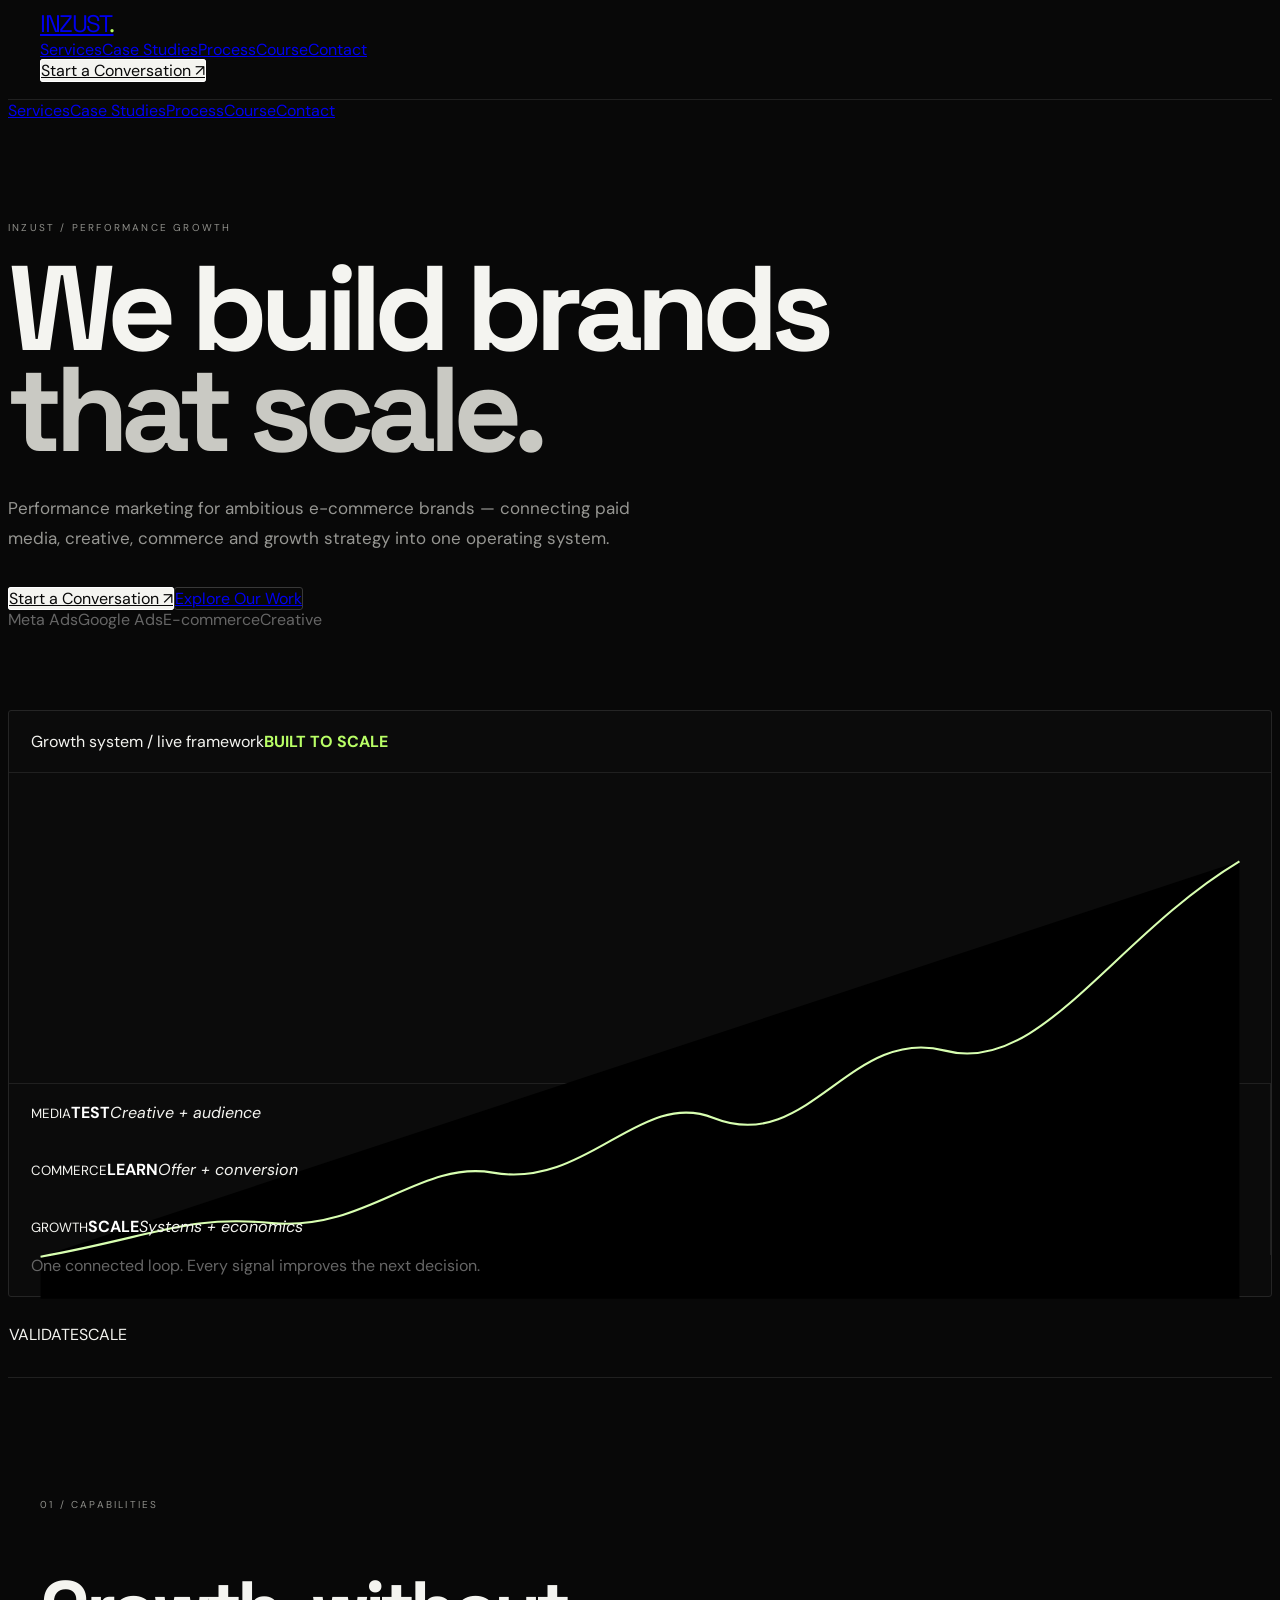
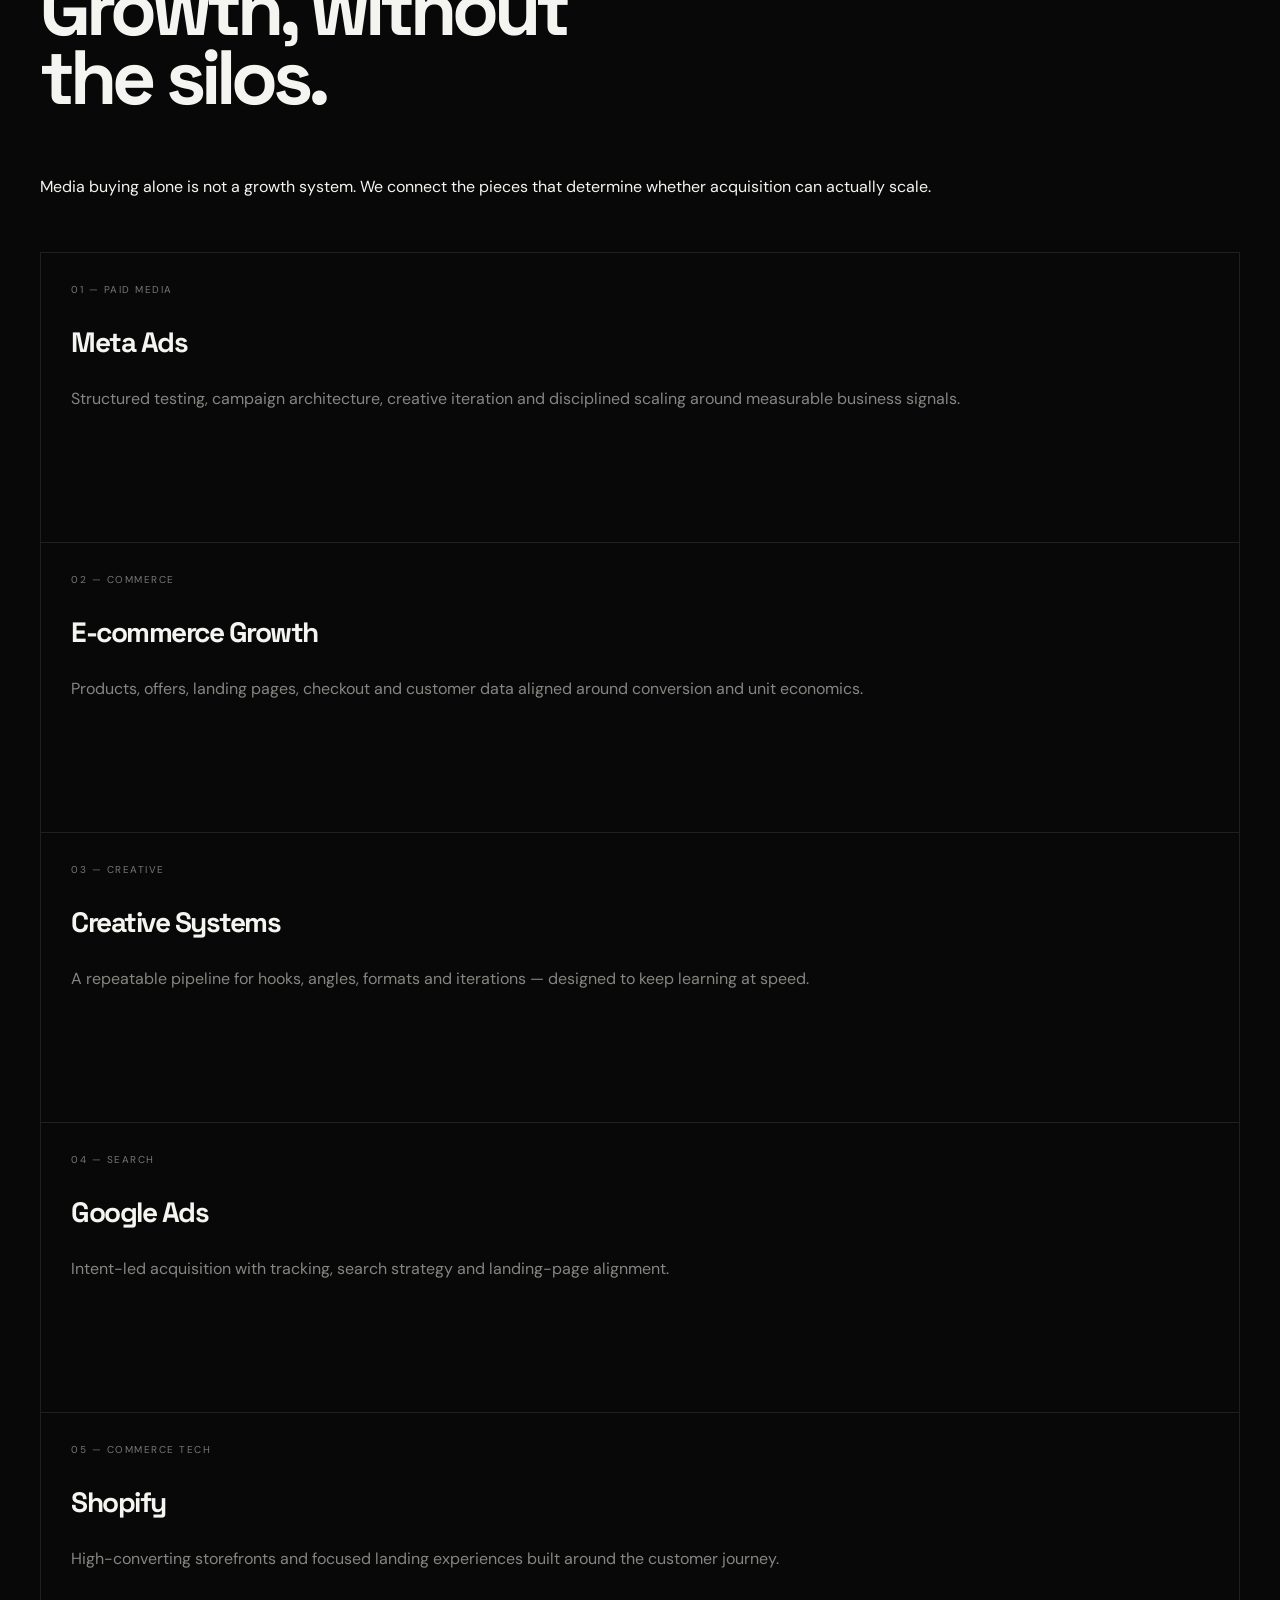
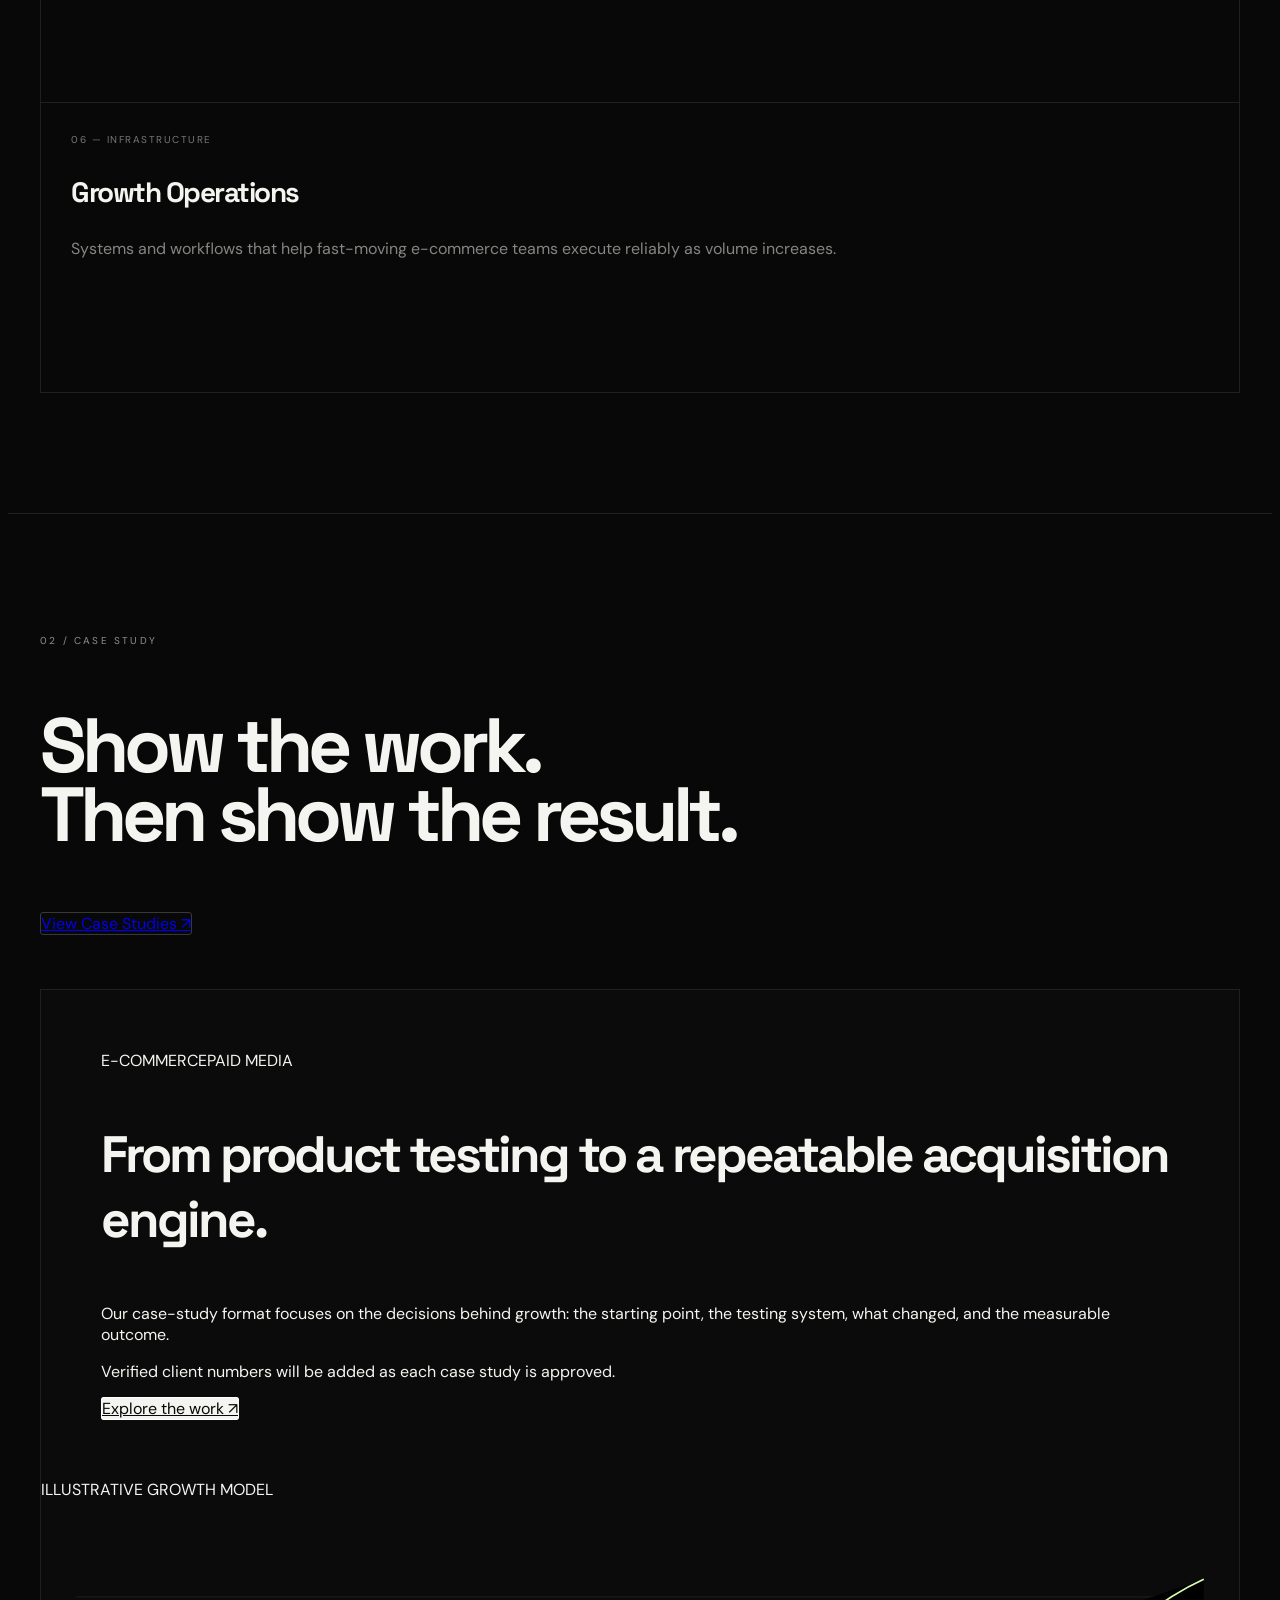
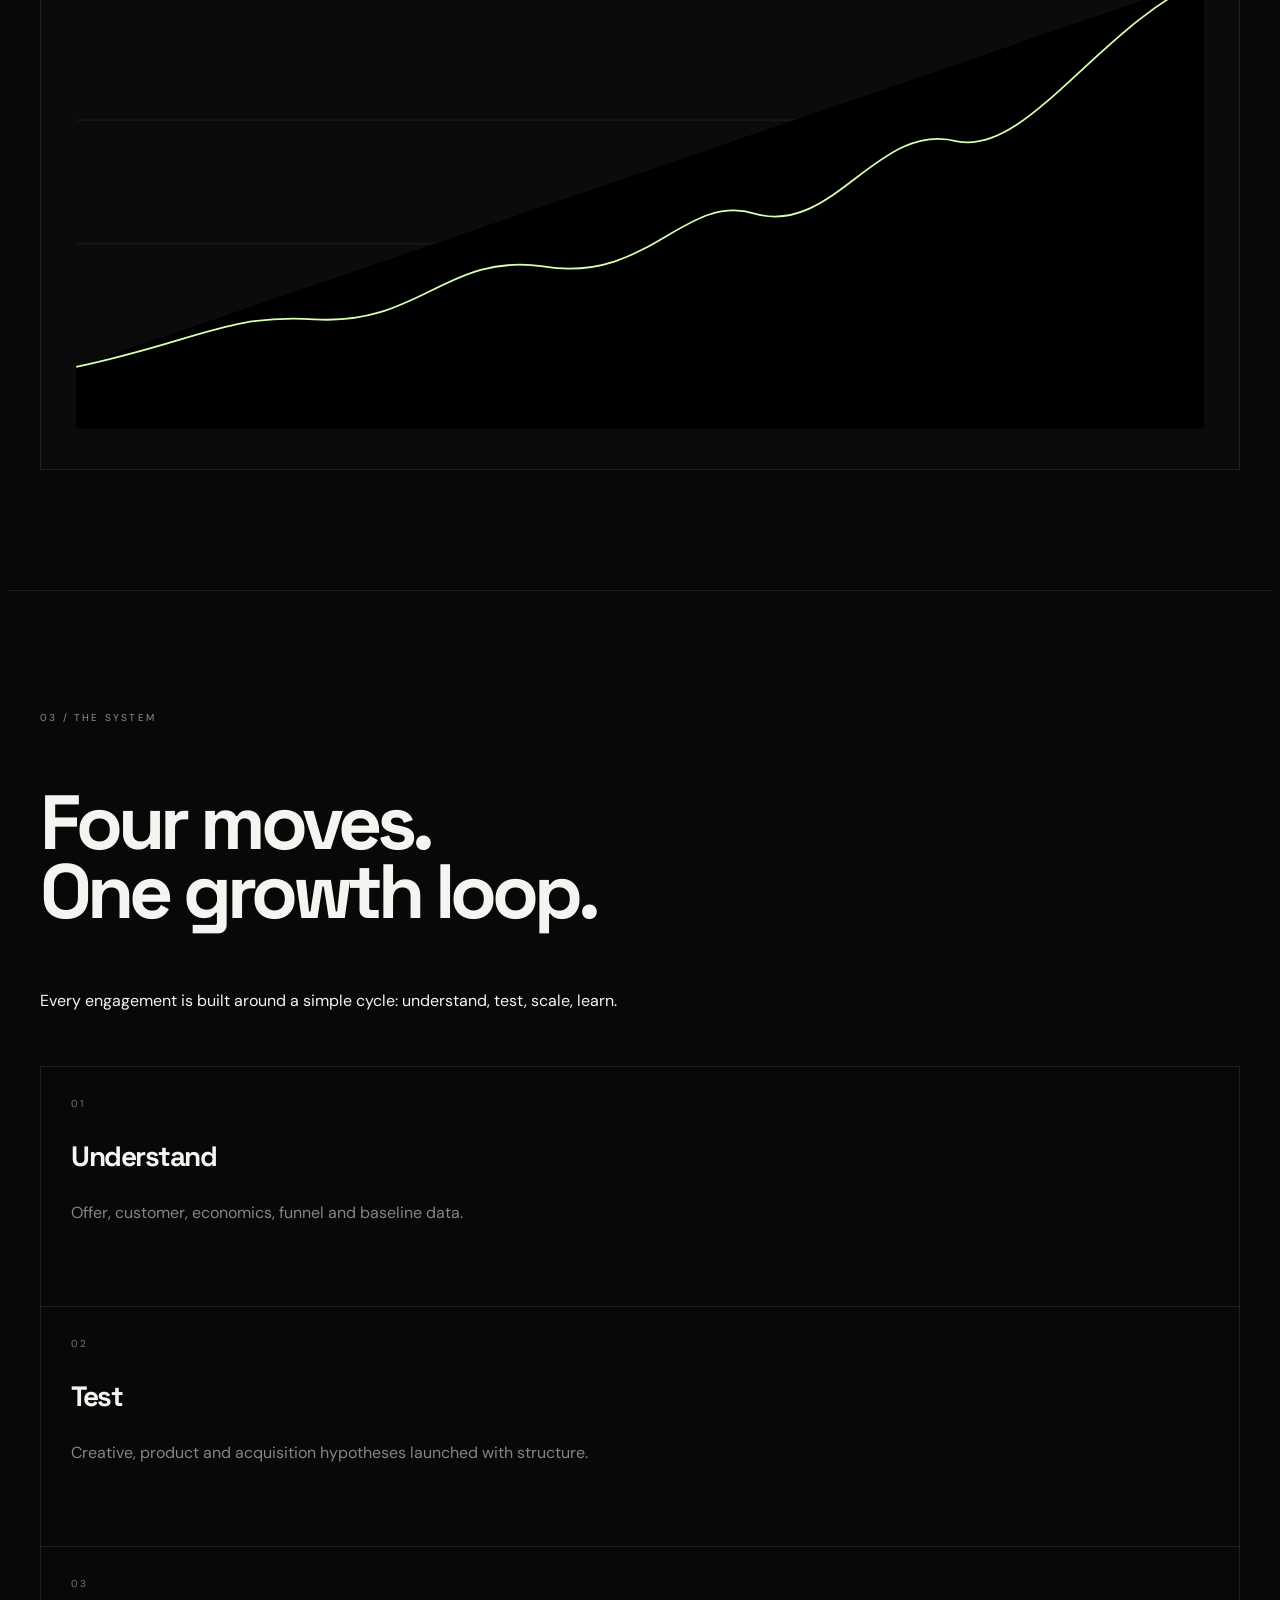
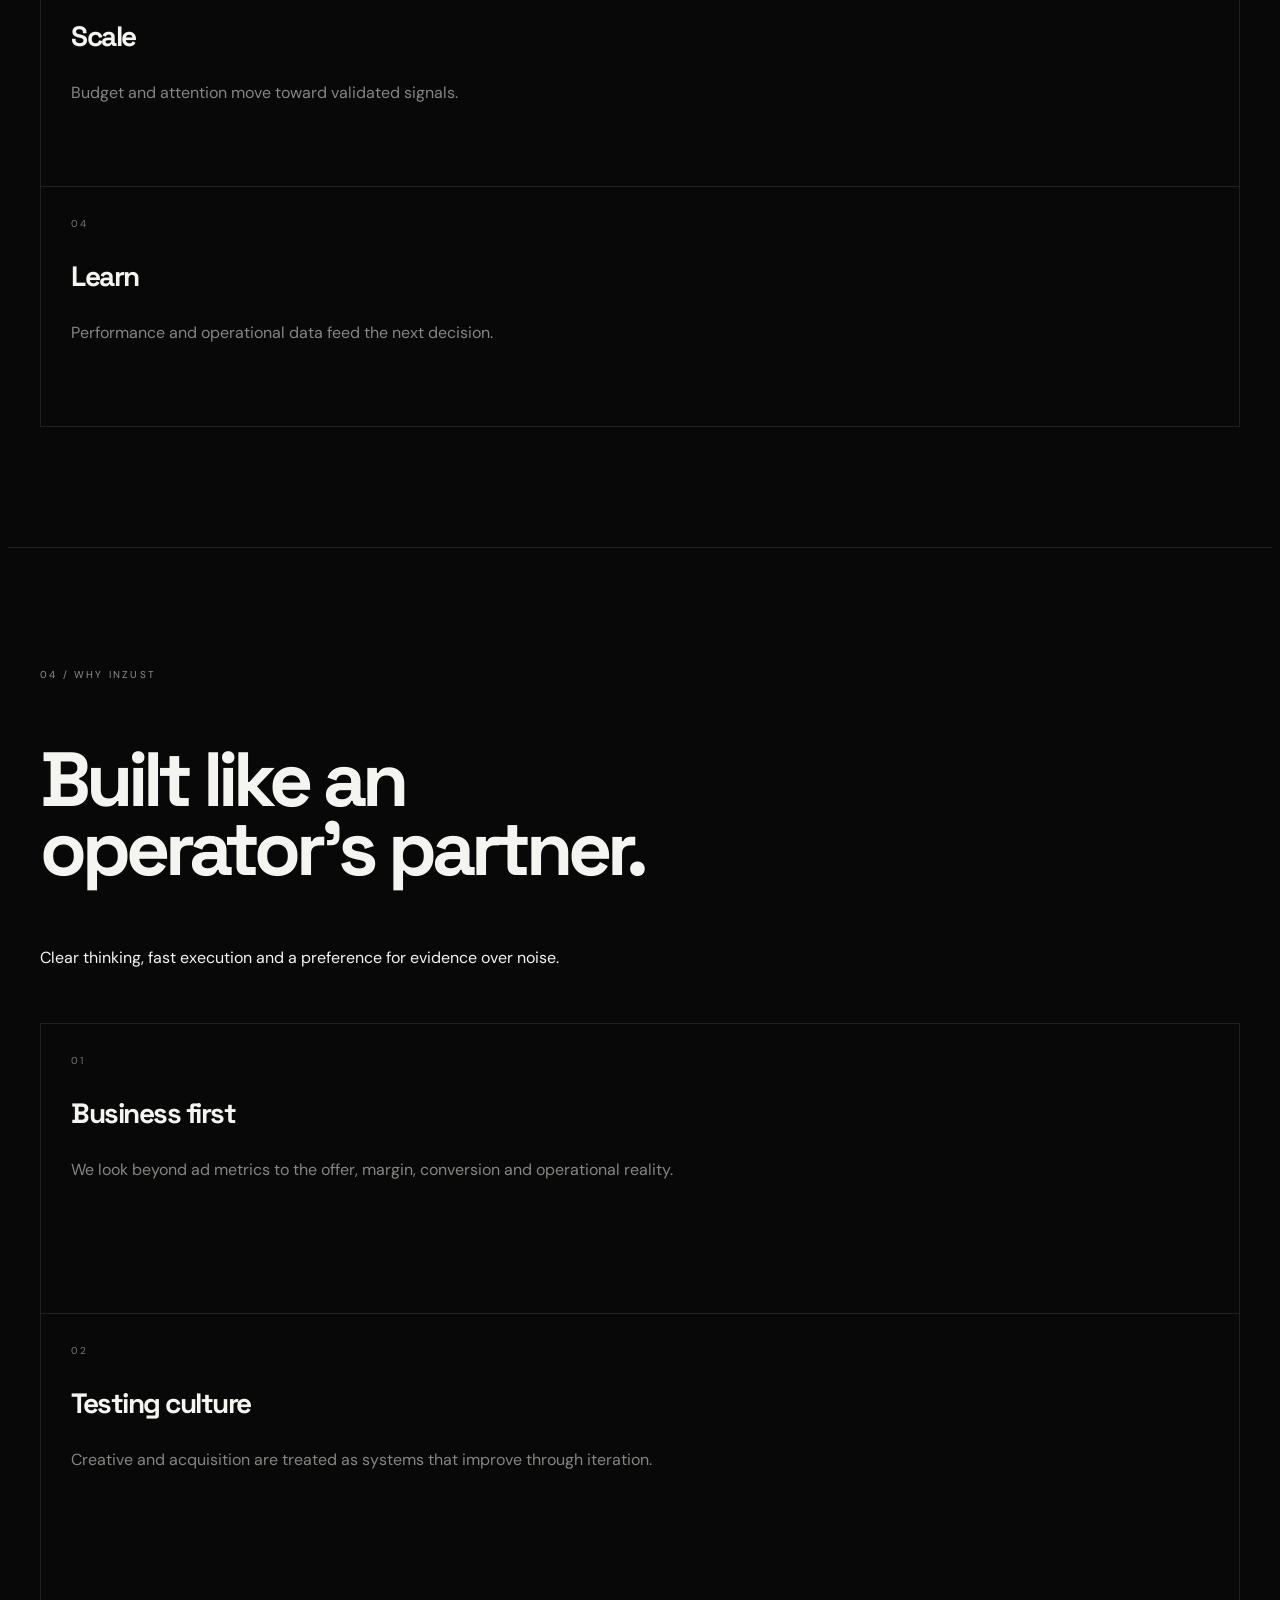
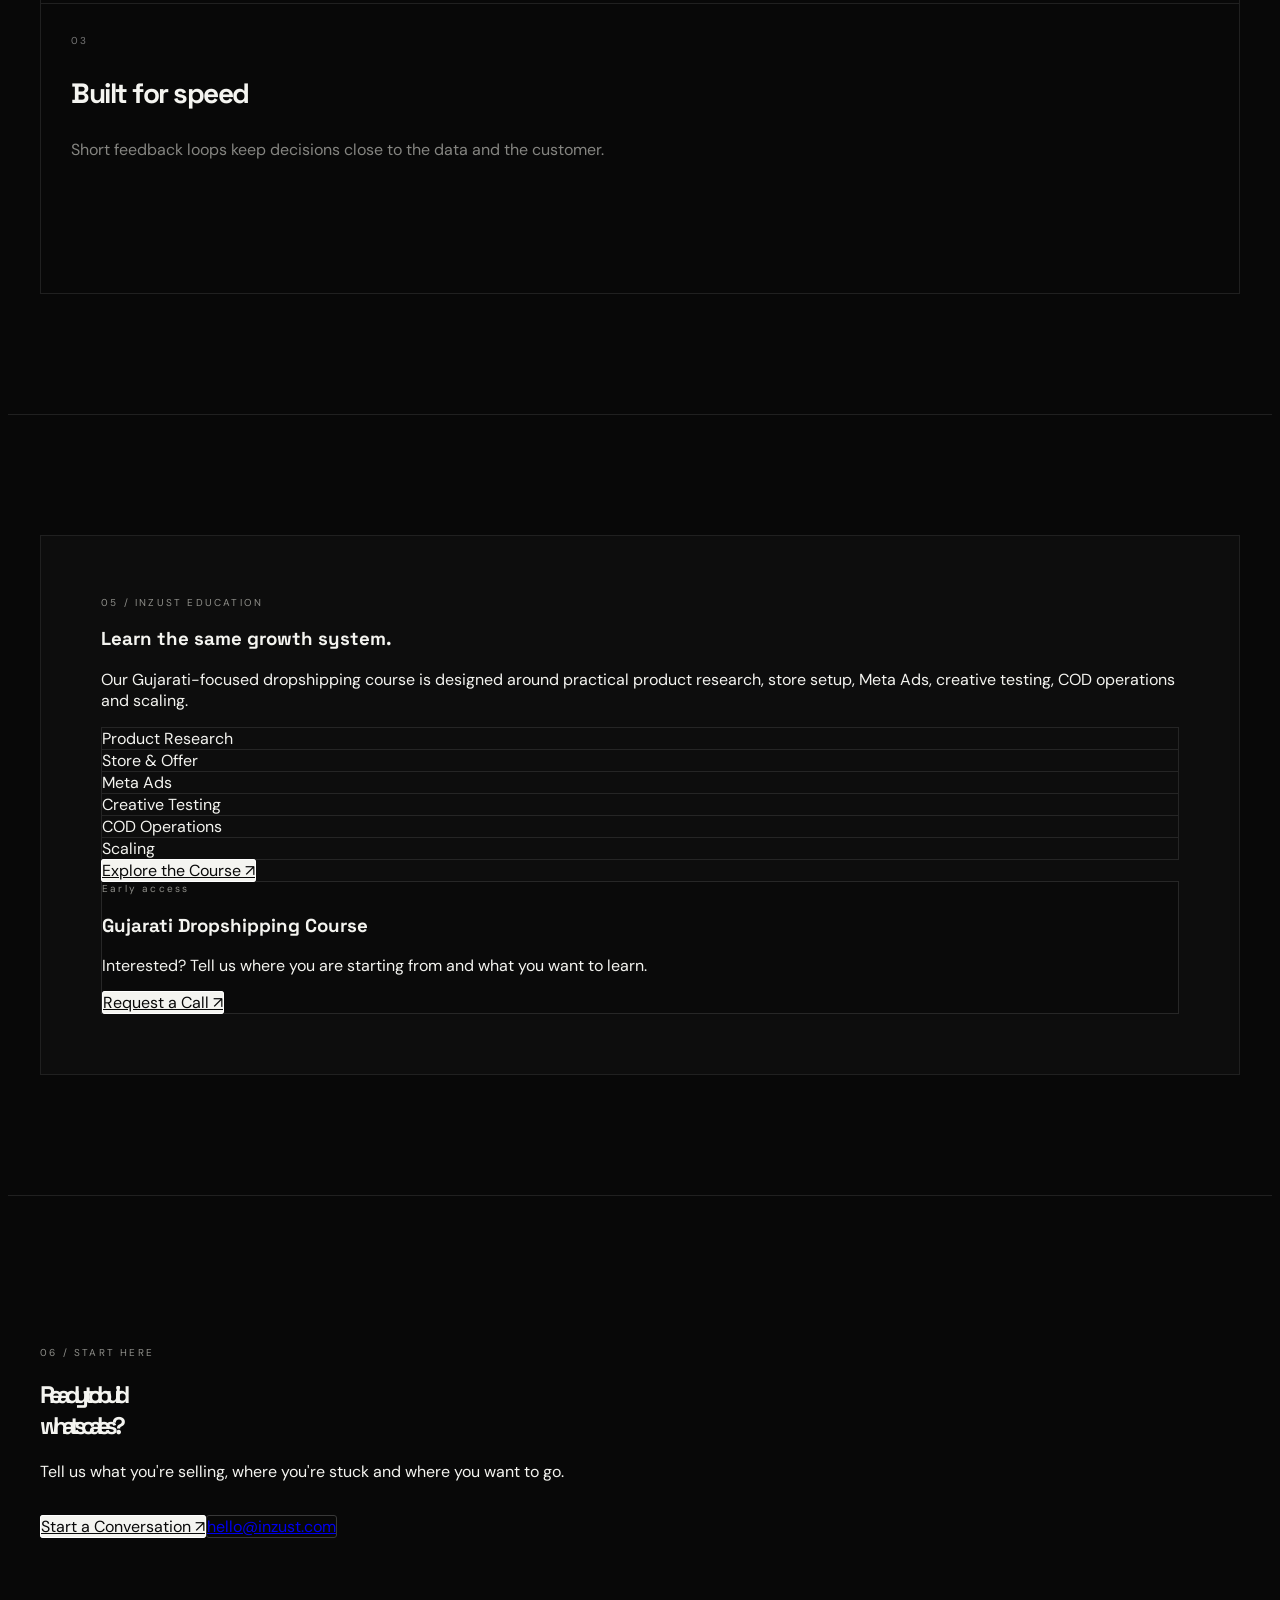
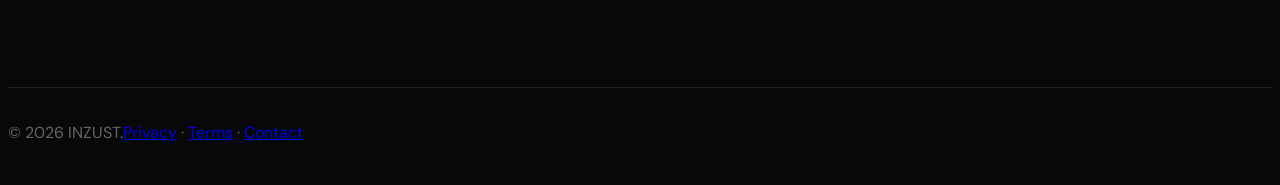
==== commit a30ae30f: "Polish premium mobile navigation" ====
--- a/index.html
+++ b/index.html
@@ -5,7 +5,7 @@
 <link rel="stylesheet" href="premium.css">
 <script>window.INZUST_GOOGLE_ADS_ID="";window.trackLeadEvent=function(label){if(typeof window.gtag==="function")window.gtag("event","generate_lead",{event_category:"lead",event_label:label});};(function(){var id=window.INZUST_GOOGLE_ADS_ID;if(!id)return;window.dataLayer=window.dataLayer||[];window.gtag=function(){window.dataLayer.push(arguments)};gtag("js",new Date());gtag("config",id);var s=document.createElement("script");s.async=true;s.src="https://www.googletagmanager.com/gtag/js?id="+encodeURIComponent(id);document.head.appendChild(s)})();</script>
 </head><body>
-<header class="wrap nav"><a class="logo" href="index.html">INZUST<span>.</span></a><nav class="navlinks"><a href="services.html">Services</a><a href="case-studies.html">Case Studies</a><a href="process.html">Process</a><a href="course.html">Course</a><a href="contact.html">Contact</a></nav><a class="btn nav-cta" href="contact.html" onclick="trackLeadEvent('nav_cta')">Start a Conversation ↗</a><button class="menu-toggle" aria-label="Menu">☰</button></header>
+<header class="wrap nav"><a class="logo" href="index.html">INZUST<span>.</span></a><nav class="navlinks"><a href="services.html">Services</a><a href="case-studies.html">Case Studies</a><a href="process.html">Process</a><a href="course.html">Course</a><a href="contact.html">Contact</a></nav><a class="btn nav-cta" href="contact.html" onclick="trackLeadEvent('nav_cta')">Start a Conversation ↗</a><button class="menu-toggle" aria-label="Menu" aria-expanded="false">☰</button></header><div class="mobile-menu"><a href="services.html">Services</a><a href="case-studies.html">Case Studies</a><a href="process.html">Process</a><a href="course.html">Course</a><a href="contact.html">Contact</a></div>
 <main>
 <section class="hero"><div class="wrap hero-inner"><div class="hero-copy"><div class="eyebrow">INZUST / PERFORMANCE GROWTH</div><h1>We build brands<br><span>that scale.</span></h1><p>Performance marketing for ambitious e-commerce brands — connecting paid media, creative, commerce and growth strategy into one operating system.</p><div class="actions"><a class="btn" href="contact.html" onclick="trackLeadEvent('hero_cta')">Start a Conversation ↗</a><a class="secondary" href="case-studies.html">Explore Our Work</a></div><div class="micro"><span>Meta Ads</span><span>Google Ads</span><span>E-commerce</span><span>Creative</span></div></div>
 <div class="hero-dashboard"><div class="dash-top"><span>Growth system / live framework</span><b>BUILT TO SCALE</b></div><div class="dash-chart"><div class="dash-grid"></div><svg viewBox="0 0 600 260" preserveAspectRatio="none"><defs><linearGradient id="heroLine" x1="0" y1="0" x2="1" y2="0"><stop offset="0" stop-color="#9aa3a0"/><stop offset="1" stop-color="#d8ffb1"/></linearGradient><linearGradient id="heroArea" x1="0" y1="0" x2="0" y2="1"><stop offset="0" stop-color="#d8ffb1" stop-opacity=".16"/><stop offset="1" stop-color="#d8ffb1" stop-opacity="0"/></linearGradient></defs><path class="dash-area" d="M15 230 C70 220 85 210 125 214 C170 218 195 184 230 190 C275 198 300 150 335 164 C380 182 400 120 445 132 C490 144 525 78 585 42 L585 250 L15 250Z"/><path class="dash-line" d="M15 230 C70 220 85 210 125 214 C170 218 195 184 230 190 C275 198 300 150 335 164 C380 182 400 120 445 132 C490 144 525 78 585 42"/></svg><span class="dash-label start">VALIDATE</span><span class="dash-label end">SCALE</span></div><div class="dash-cards"><div><small>MEDIA</small><strong>TEST</strong><em>Creative + audience</em></div><div><small>COMMERCE</small><strong>LEARN</strong><em>Offer + conversion</em></div><div><small>GROWTH</small><strong>SCALE</strong><em>Systems + economics</em></div></div><div class="dash-note">One connected loop. <span>Every signal improves the next decision.</span></div></div></div></section>
@@ -16,5 +16,5 @@
 <section class="section"><div class="wrap"><div class="course"><div class="coursegrid"><div><div class="eyebrow">05 / INZUST EDUCATION</div><h3>Learn the same growth system.</h3><p>Our Gujarati-focused dropshipping course is designed around practical product research, store setup, Meta Ads, creative testing, COD operations and scaling.</p><div class="coursepoints"><div class="coursepoint">Product Research</div><div class="coursepoint">Store & Offer</div><div class="coursepoint">Meta Ads</div><div class="coursepoint">Creative Testing</div><div class="coursepoint">COD Operations</div><div class="coursepoint">Scaling</div></div><a class="btn" href="course.html">Explore the Course ↗</a></div><div class="coursecard"><div class="eyebrow">Early access</div><h3>Gujarati Dropshipping Course</h3><p>Interested? Tell us where you are starting from and what you want to learn.</p><a class="btn" href="course.html">Request a Call ↗</a></div></div></div></div></section>
 <section class="cta"><div class="wrap"><div class="eyebrow">06 / START HERE</div><h2>Ready to build<br>what scales?</h2><p class="muted">Tell us what you're selling, where you're stuck and where you want to go.</p><div class="actions" style="justify-content:center"><a class="btn" href="contact.html" onclick="trackLeadEvent('final_cta')">Start a Conversation ↗</a><a class="secondary" href="mailto:hello@inzust.com">hello@inzust.com</a></div></div></section>
 </main><footer class="wrap footer"><span>© 2026 INZUST.</span><span><a href="privacy-policy.html">Privacy</a> · <a href="terms.html">Terms</a> · <a href="contact.html">Contact</a></span></footer>
-<script>const t=document.querySelector('.menu-toggle');t?.addEventListener('click',()=>{alert('Use the navigation links above to explore INZUST.')});</script>
+<script>const t=document.querySelector(".menu-toggle"),m=document.querySelector(".mobile-menu");t?.addEventListener("click",()=>{const o=m.classList.toggle("open");t.setAttribute("aria-expanded",o);t.textContent=o?"×":"☰"});m?.querySelectorAll("a").forEach(a=>a.addEventListener("click",()=>{m.classList.remove("open");t.setAttribute("aria-expanded","false");t.textContent="☰"}));</script>
 </body></html>
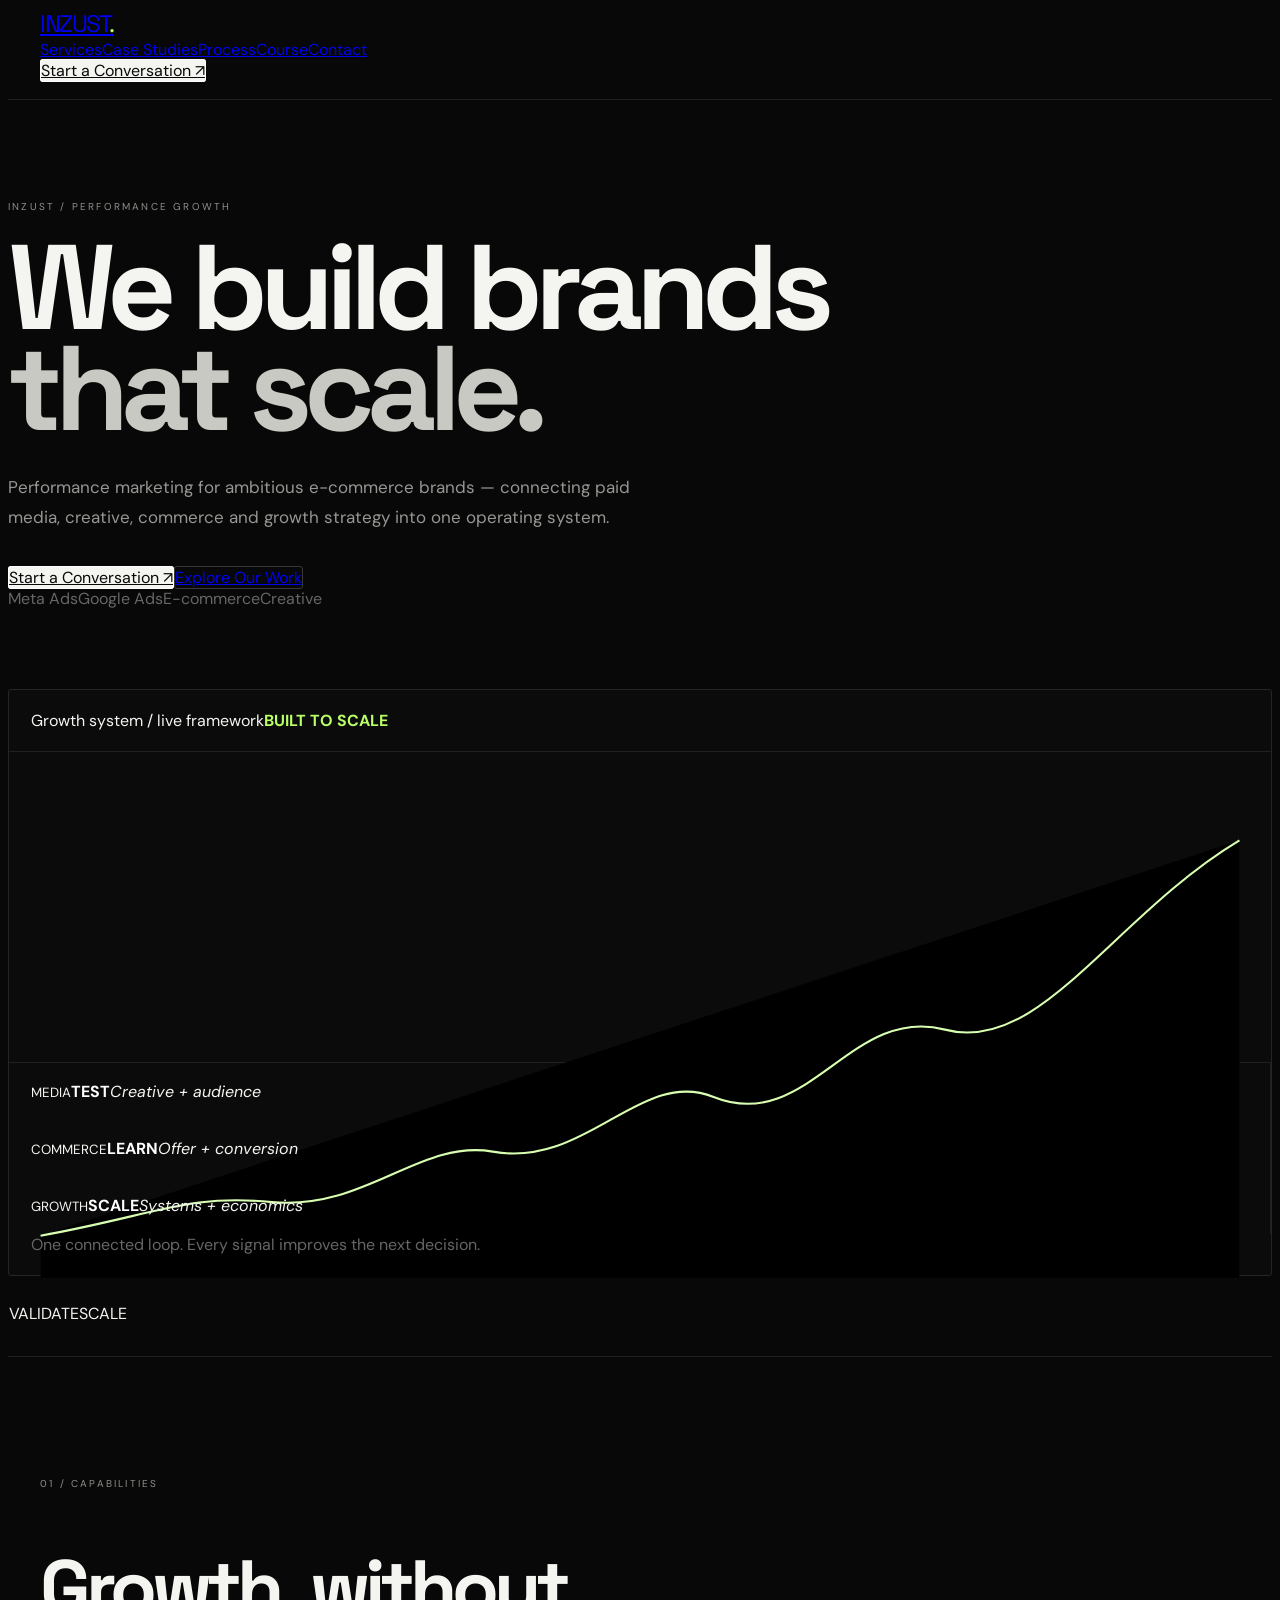
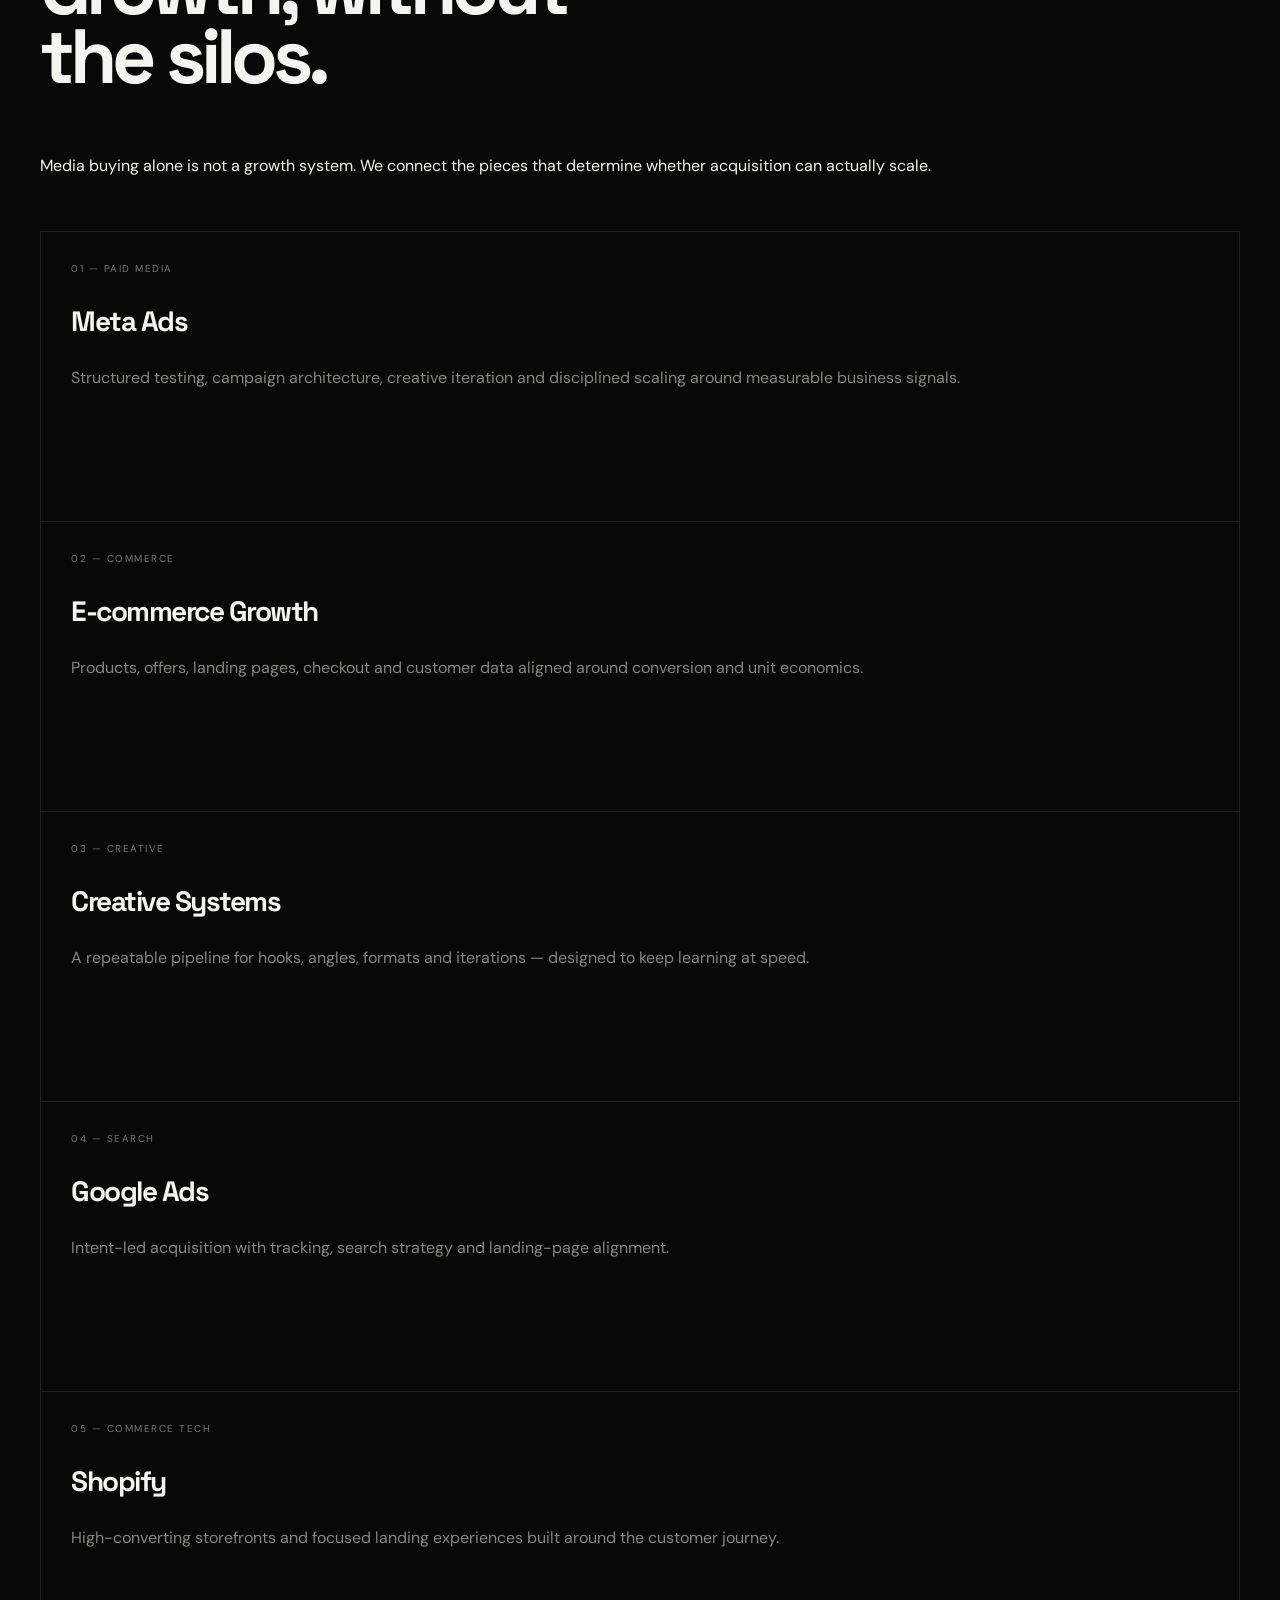
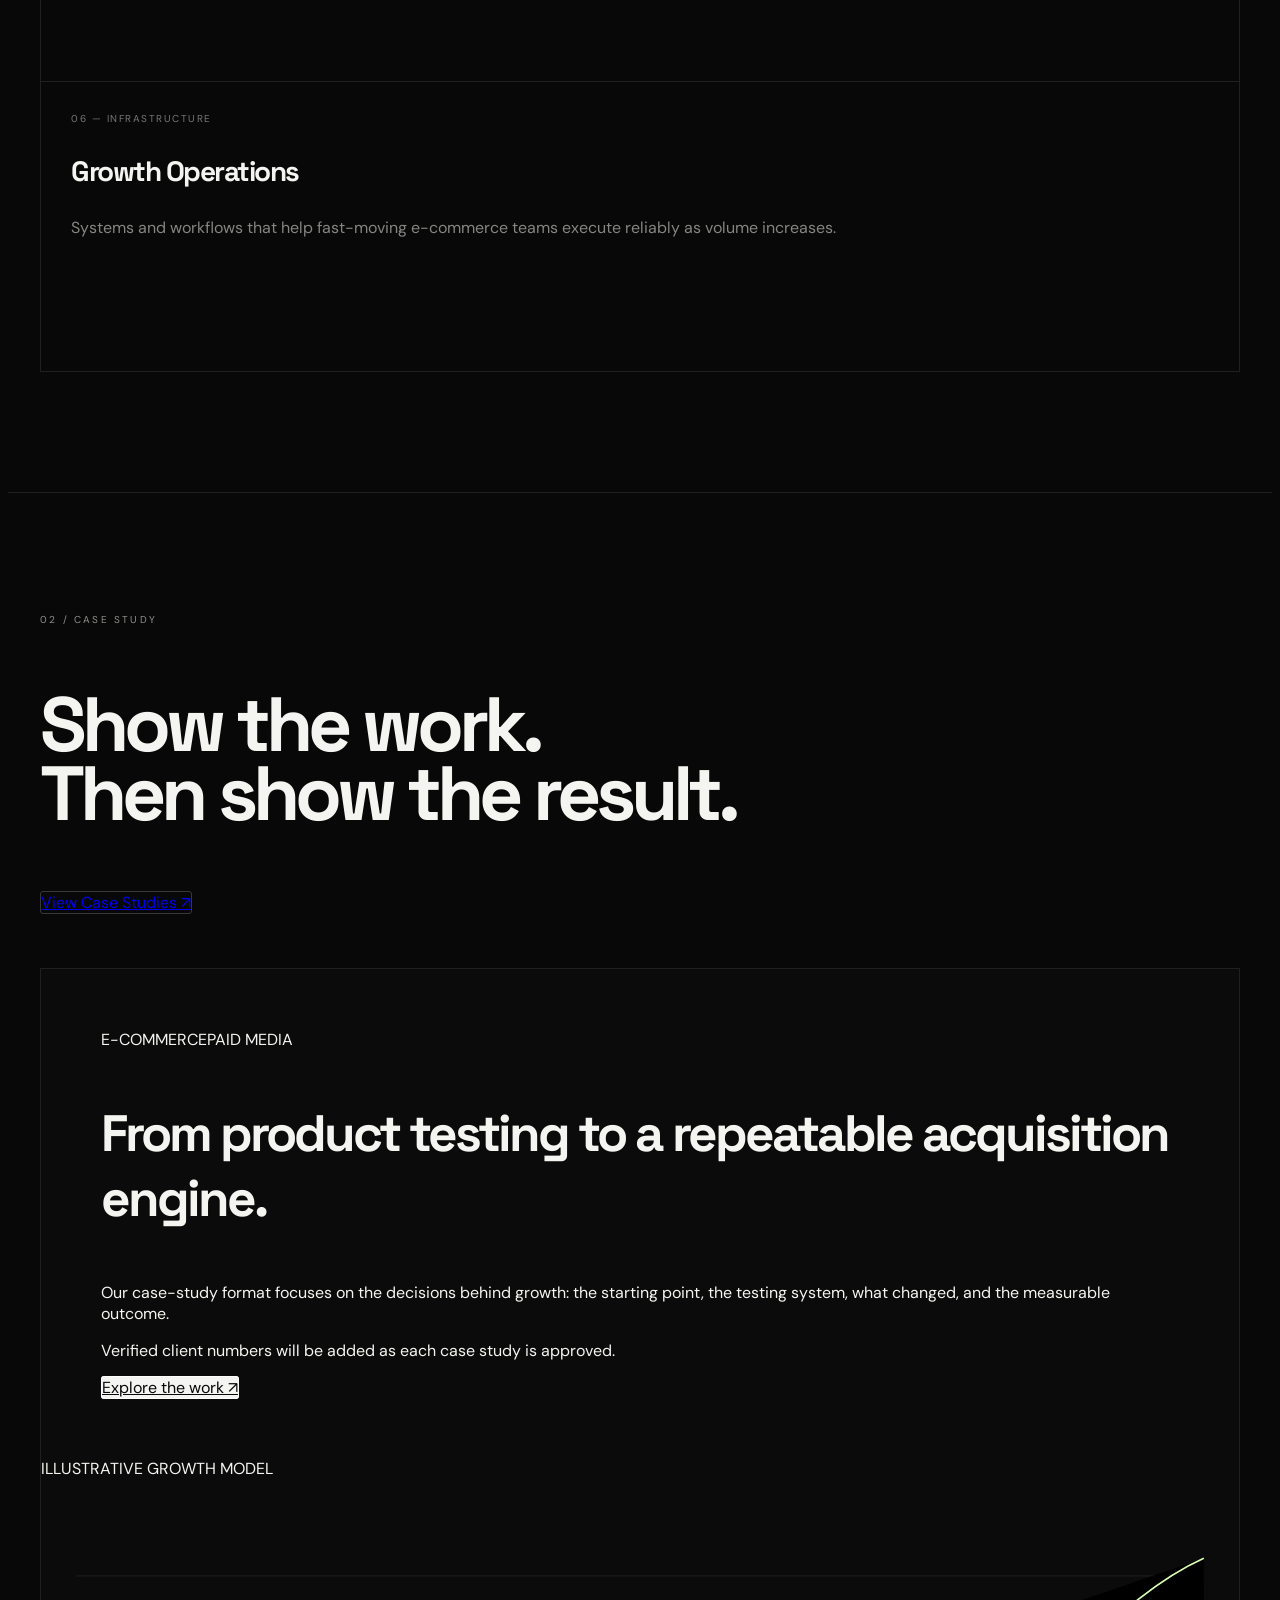
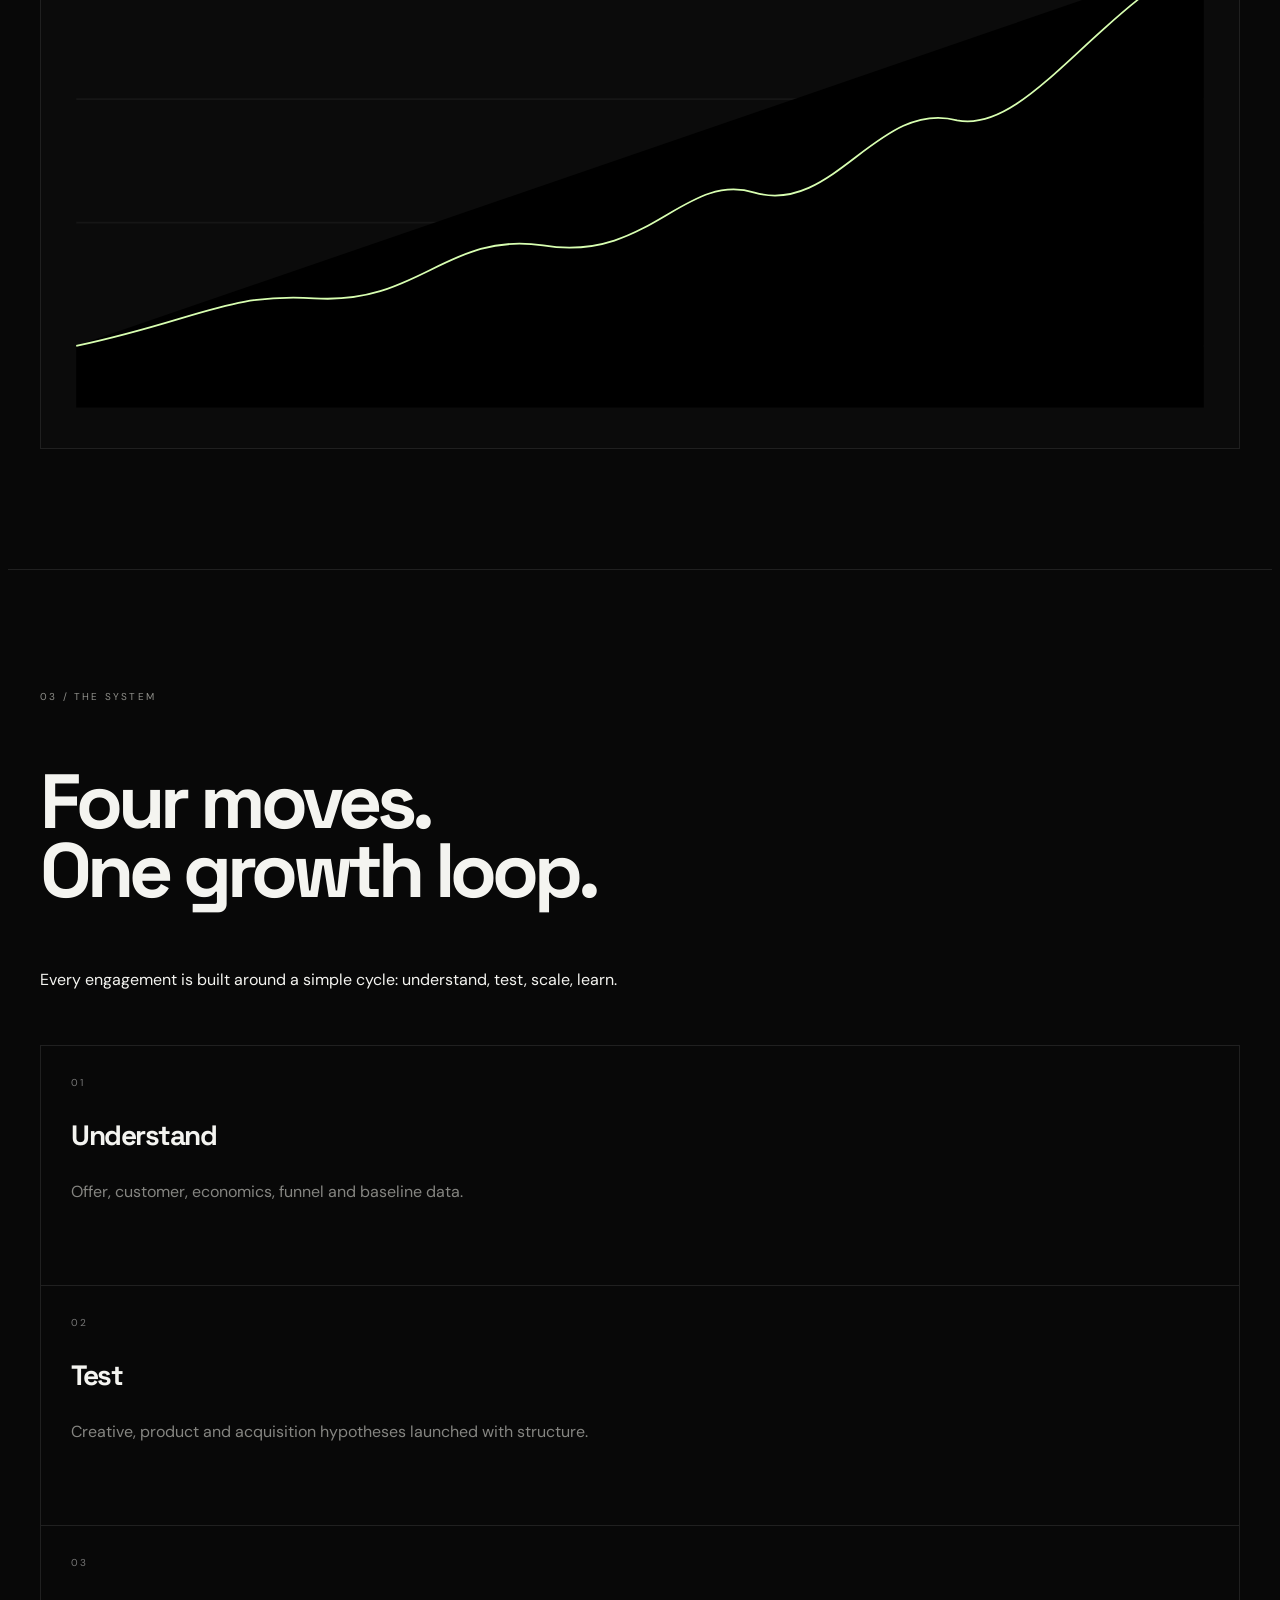
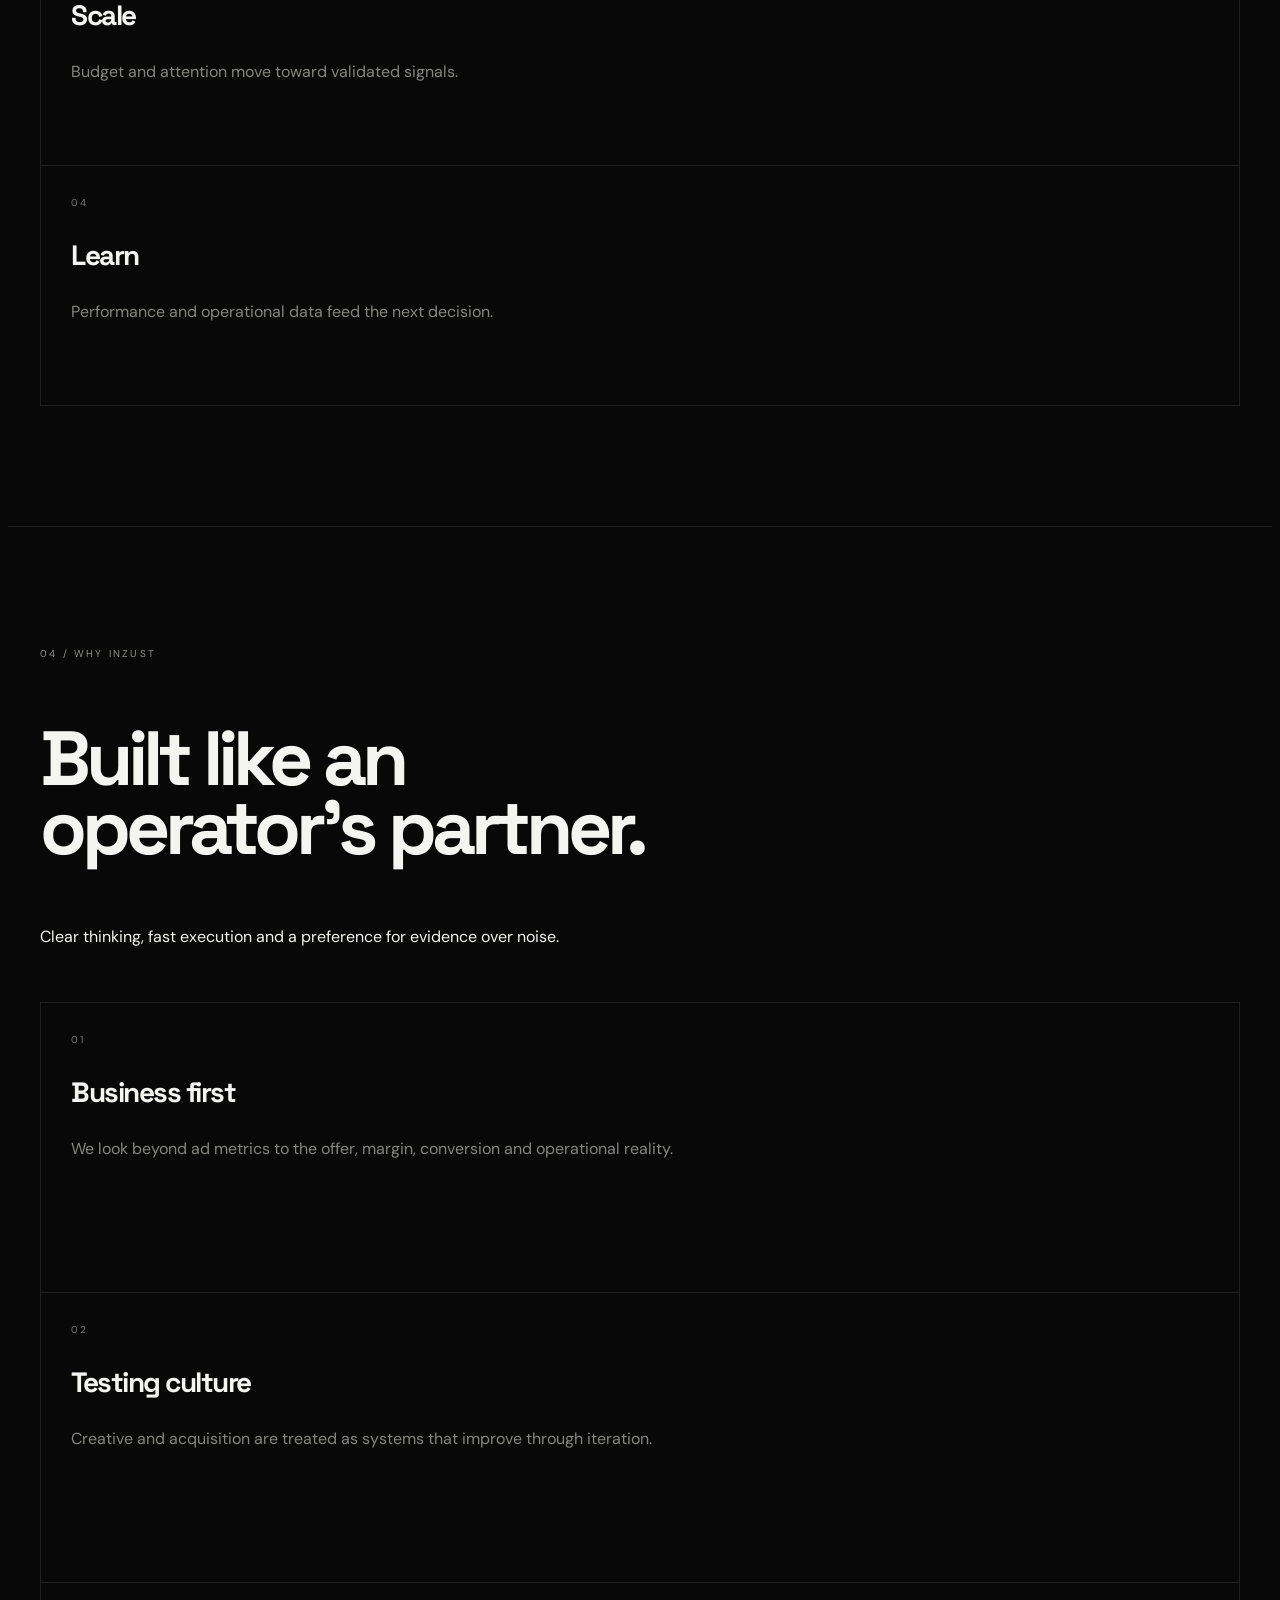
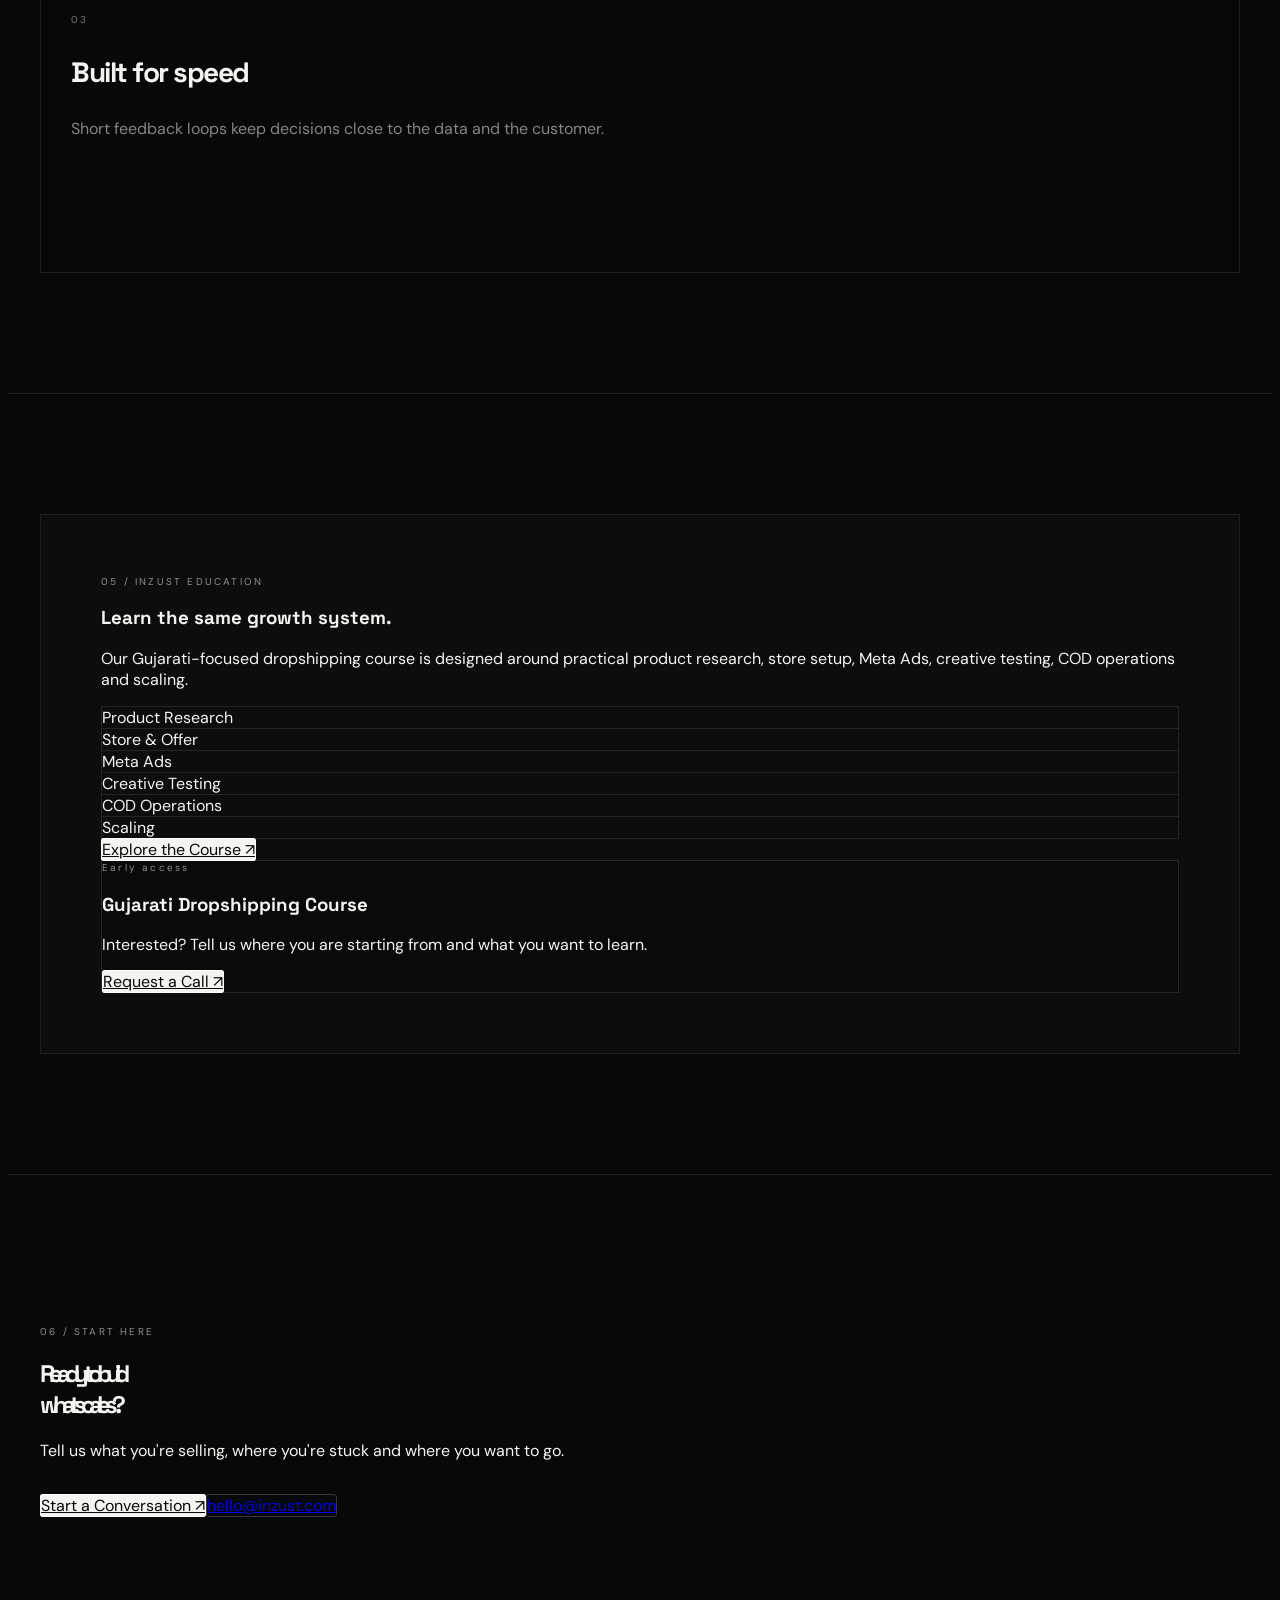
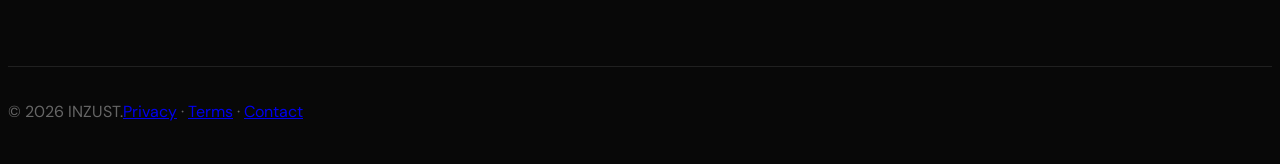
==== commit e6d965c2: "Fix homepage mobile menu styling" ====
--- a/index.html
+++ b/index.html
@@ -2,7 +2,45 @@
 <title>INZUST — Performance Marketing for Real Growth</title>
 <meta name="description" content="INZUST builds performance marketing and e-commerce growth systems for ambitious brands.">
 <link rel="canonical" href="https://inzust.com/"><meta property="og:title" content="INZUST — Performance Marketing for Real Growth"><meta property="og:description" content="Performance marketing and e-commerce growth systems for ambitious brands."><meta property="og:type" content="website"><meta property="og:url" content="https://inzust.com/">
-<link rel="stylesheet" href="premium.css">
+<style id="inzust-premium-css">@import url('https://fonts.googleapis.com/css2?family=DM+Sans:wght@400;500;600;700&family=Space+Grotesk:wght@400;500;600;700&display=swap');
+:root{--bg:#080808;--panel:#0d0d0d;--line:#202020;--muted:#8b8b8b;--text:#f4f4f0;--soft:#c9c9c3;--accent:#b9ff66;--max:1280px}
+*{box-sizing:border-box}html{scroll-behavior:smooth}body{background:var(--bg)!important;color:var(--text)!important;font-family:'DM Sans',Arial,sans-serif!important}body:before,.page-animation,.hero-art,.glow,.aurora,.anim-grid,.anim-noise,.anim-spotlight{display:none!important}
+.wrap{max-width:var(--max)!important;padding-left:32px!important;padding-right:32px!important}
+.nav{height:92px!important;border-bottom:1px solid var(--line)!important}
+.logo{font-family:'Space Grotesk',sans-serif!important;font-size:24px!important;letter-spacing:-1.5px!important}.logo i,.logo span{color:var(--accent)!important}
+.navlinks{gap:30px!important;color:#858585!important}.navlinks a:hover{color:#fff!important}
+.btn{border-radius:3px!important;border:1px solid #fff!important;background:#f4f4f0!important;color:#080808!important;box-shadow:none!important;transform:none!important}.btn:hover{background:var(--accent)!important;border-color:var(--accent)!important}
+.secondary{border-radius:3px!important;background:transparent!important;border:1px solid #383838!important}.secondary:hover{border-color:#777!important;color:#fff!important}
+.eyebrow{color:#8f8f8a!important;font-size:10px!important;letter-spacing:2.2px!important}
+.hero{min-height:calc(100vh - 92px)!important;border-bottom:1px solid var(--line)!important}
+.hero-inner{display:block!important;padding:100px 0 80px!important}
+.hero-copy{max-width:1060px!important}.hero h1{font-family:'Space Grotesk',sans-serif!important;font-size:clamp(64px,9.4vw,148px)!important;line-height:.84!important;letter-spacing:-8px!important;max-width:1100px!important;margin:24px 0 34px!important}
+.hero h1 span{background:none!important;color:var(--soft)!important;-webkit-text-fill-color:initial!important}
+.hero p{max-width:650px!important;color:#969692!important;font-size:17px!important;line-height:1.75!important}
+.actions{margin-top:34px!important}.micro{color:#666!important}.micro span:before{color:var(--accent)!important}
+.hero-dashboard{margin-top:80px!important;transform:none!important;animation:none!important;border:1px solid #252525!important;border-radius:3px!important;background:#0b0b0b!important;box-shadow:none!important;padding:0!important;min-height:0!important}
+.hero-dashboard:before,.dash-glow{display:none!important}
+.dash-top{padding:20px 22px;border-bottom:1px solid #202020}.dash-top b{color:var(--accent)!important;background:transparent!important;border:0!important;padding:0!important}
+.dash-chart{height:310px!important;margin:0!important;border:0!important;border-radius:0!important;background:#0b0b0b!important}.dash-grid{background-image:linear-gradient(#ffffff06 1px,transparent 1px),linear-gradient(90deg,#ffffff06 1px,transparent 1px)!important}
+.dash-line{stroke:#d8ffb1!important;filter:none!important}.dash-cards{margin:0!important;border-top:1px solid #202020!important;grid-template-columns:repeat(3,1fr)!important;gap:0!important}.dash-cards>div{border:0!important;border-right:1px solid #202020!important;border-radius:0!important;background:transparent!important;padding:18px 22px!important}.dash-cards>div:last-child{border-right:0}.dash-cards strong{color:#fff!important}.dash-note{padding:0 22px 20px;margin:0!important;color:#666!important}
+.section,.brand-section{padding:120px 0!important;border-bottom:1px solid var(--line)!important;background:transparent!important}
+.section-head{margin-bottom:55px!important}.section h2,.brand-head h2{font-family:'Space Grotesk',sans-serif!important;font-size:clamp(42px,6vw,82px)!important;letter-spacing:-5px!important;line-height:.9!important}
+.cards{grid-template-columns:repeat(3,1fr)!important;gap:0!important;border-top:1px solid var(--line)!important;border-left:1px solid var(--line)!important}
+.card{min-height:290px!important;border:0!important;border-right:1px solid var(--line)!important;border-bottom:1px solid var(--line)!important;border-radius:0!important;background:transparent!important;padding:30px!important;transition:background .3s!important}
+.card:hover{transform:none!important;background:#0d0d0d!important;border-color:var(--line)!important}.card:after{display:none!important}.num{color:#777!important;font-size:10px!important;letter-spacing:1.5px!important}.card h3{font-family:'Space Grotesk',sans-serif!important;font-size:28px!important;letter-spacing:-1.5px!important}.card p{color:#858581!important}
+.case{grid-template-columns:1fr 1fr!important;border:1px solid var(--line)!important;border-radius:0!important;background:#0b0b0b!important}.casecopy{padding:60px!important}.casecopy h3{font-family:'Space Grotesk',sans-serif!important;font-size:clamp(34px,4vw,54px)!important;letter-spacing:-3px!important}.casevisual{background:#0b0b0b!important;min-height:480px!important}.growth-chart .line{stroke:#d8ffb1!important;filter:none!important}.growth-chart .point{fill:var(--accent)!important;filter:none!important}.growth-chart .gridlines line{stroke:#ffffff0b!important}
+.brand-logos{grid-template-columns:repeat(4,1fr)!important;gap:0!important;border-top:1px solid var(--line)!important;border-left:1px solid var(--line)!important}.brand-logo{height:110px!important;border:0!important;border-right:1px solid var(--line)!important;border-bottom:1px solid var(--line)!important;border-radius:0!important;background:transparent!important}.brand-logo img{filter:grayscale(1)!important;opacity:.55!important}.brand-logo:hover{transform:none!important;background:#0d0d0d!important;border-color:var(--line)!important}
+.process{grid-template-columns:repeat(4,1fr)!important;gap:0!important;border-top:1px solid var(--line)!important;border-left:1px solid var(--line)!important}
+.process .card{min-height:240px!important}
+.course{background:#0d0d0d!important;border:1px solid var(--line)!important;border-radius:0!important;padding:60px!important}.course h3{font-family:'Space Grotesk',sans-serif!important}.coursecard{border:1px solid #272727!important;border-radius:0!important;background:#0a0a0a!important}.coursecard .price,.coursecard small{display:none!important}
+.coursepoints{gap:0!important;border-top:1px solid #252525!important;border-left:1px solid #252525!important}.coursepoint{border:0!important;border-right:1px solid #252525!important;border-bottom:1px solid #252525!important;border-radius:0!important;background:transparent!important}
+.testimonials{display:none!important}
+.cta{padding:150px 0!important;border-bottom:1px solid var(--line)!important}.cta:before{display:none!important}.cta h2{font-family:'Space Grotesk',sans-serif!important;letter-spacing:-6px!important}
+.footer{border:0!important;padding:34px 0!important;color:#666!important}.whatsapp{width:48px!important;height:48px!important;right:24px!important;bottom:24px!important;background:var(--accent)!important;color:#080808!important;box-shadow:none!important}
+.menu-toggle{display:none!important}.mobile-menu{display:none!important}
+@media(max-width:850px){.mobile-menu{display:none!important;position:fixed;z-index:1000;top:72px;left:20px;right:20px;padding:10px;border:1px solid #292929;background:#0b0b0b!important;box-shadow:0 20px 60px rgba(0,0,0,.45)}.mobile-menu.open{display:flex!important;flex-direction:column}.mobile-menu a{display:block;padding:16px 14px;color:#f4f4f0!important;border-bottom:1px solid #202020}.mobile-menu a:last-child{border-bottom:0}.mobile-menu a:hover{color:#b9ff66!important}..wrap{padding-left:20px!important;padding-right:20px!important}.nav{height:72px!important}.navlinks,.nav-cta{display:none!important}.menu-toggle{display:block!important}.hero-inner{padding:78px 0 60px!important}.hero h1{font-size:clamp(54px,15vw,88px)!important;letter-spacing:-5px!important}.hero-dashboard{margin-top:55px!important}.dash-chart{height:210px!important}.dash-cards{grid-template-columns:1fr!important}.dash-cards>div{border-right:0!important;border-bottom:1px solid #202020!important}.cards,.process,.brand-logos{grid-template-columns:1fr!important}.section,.brand-section{padding:82px 0!important}.section h2,.brand-head h2{letter-spacing:-3px!important}.case{grid-template-columns:1fr!important}.casecopy{padding:34px!important}.casevisual{min-height:300px!important}.course{padding:32px!important}.coursegrid{grid-template-columns:1fr!important}.cta{padding:100px 0!important}.footer{flex-direction:column!important;gap:14px!important}}
+@media(prefers-reduced-motion:reduce){*{scroll-behavior:auto!important;animation:none!important;transition:none!important}}
+</style>
 <script>window.INZUST_GOOGLE_ADS_ID="";window.trackLeadEvent=function(label){if(typeof window.gtag==="function")window.gtag("event","generate_lead",{event_category:"lead",event_label:label});};(function(){var id=window.INZUST_GOOGLE_ADS_ID;if(!id)return;window.dataLayer=window.dataLayer||[];window.gtag=function(){window.dataLayer.push(arguments)};gtag("js",new Date());gtag("config",id);var s=document.createElement("script");s.async=true;s.src="https://www.googletagmanager.com/gtag/js?id="+encodeURIComponent(id);document.head.appendChild(s)})();</script>
 </head><body>
 <header class="wrap nav"><a class="logo" href="index.html">INZUST<span>.</span></a><nav class="navlinks"><a href="services.html">Services</a><a href="case-studies.html">Case Studies</a><a href="process.html">Process</a><a href="course.html">Course</a><a href="contact.html">Contact</a></nav><a class="btn nav-cta" href="contact.html" onclick="trackLeadEvent('nav_cta')">Start a Conversation ↗</a><button class="menu-toggle" aria-label="Menu" aria-expanded="false">☰</button></header><div class="mobile-menu"><a href="services.html">Services</a><a href="case-studies.html">Case Studies</a><a href="process.html">Process</a><a href="course.html">Course</a><a href="contact.html">Contact</a></div>
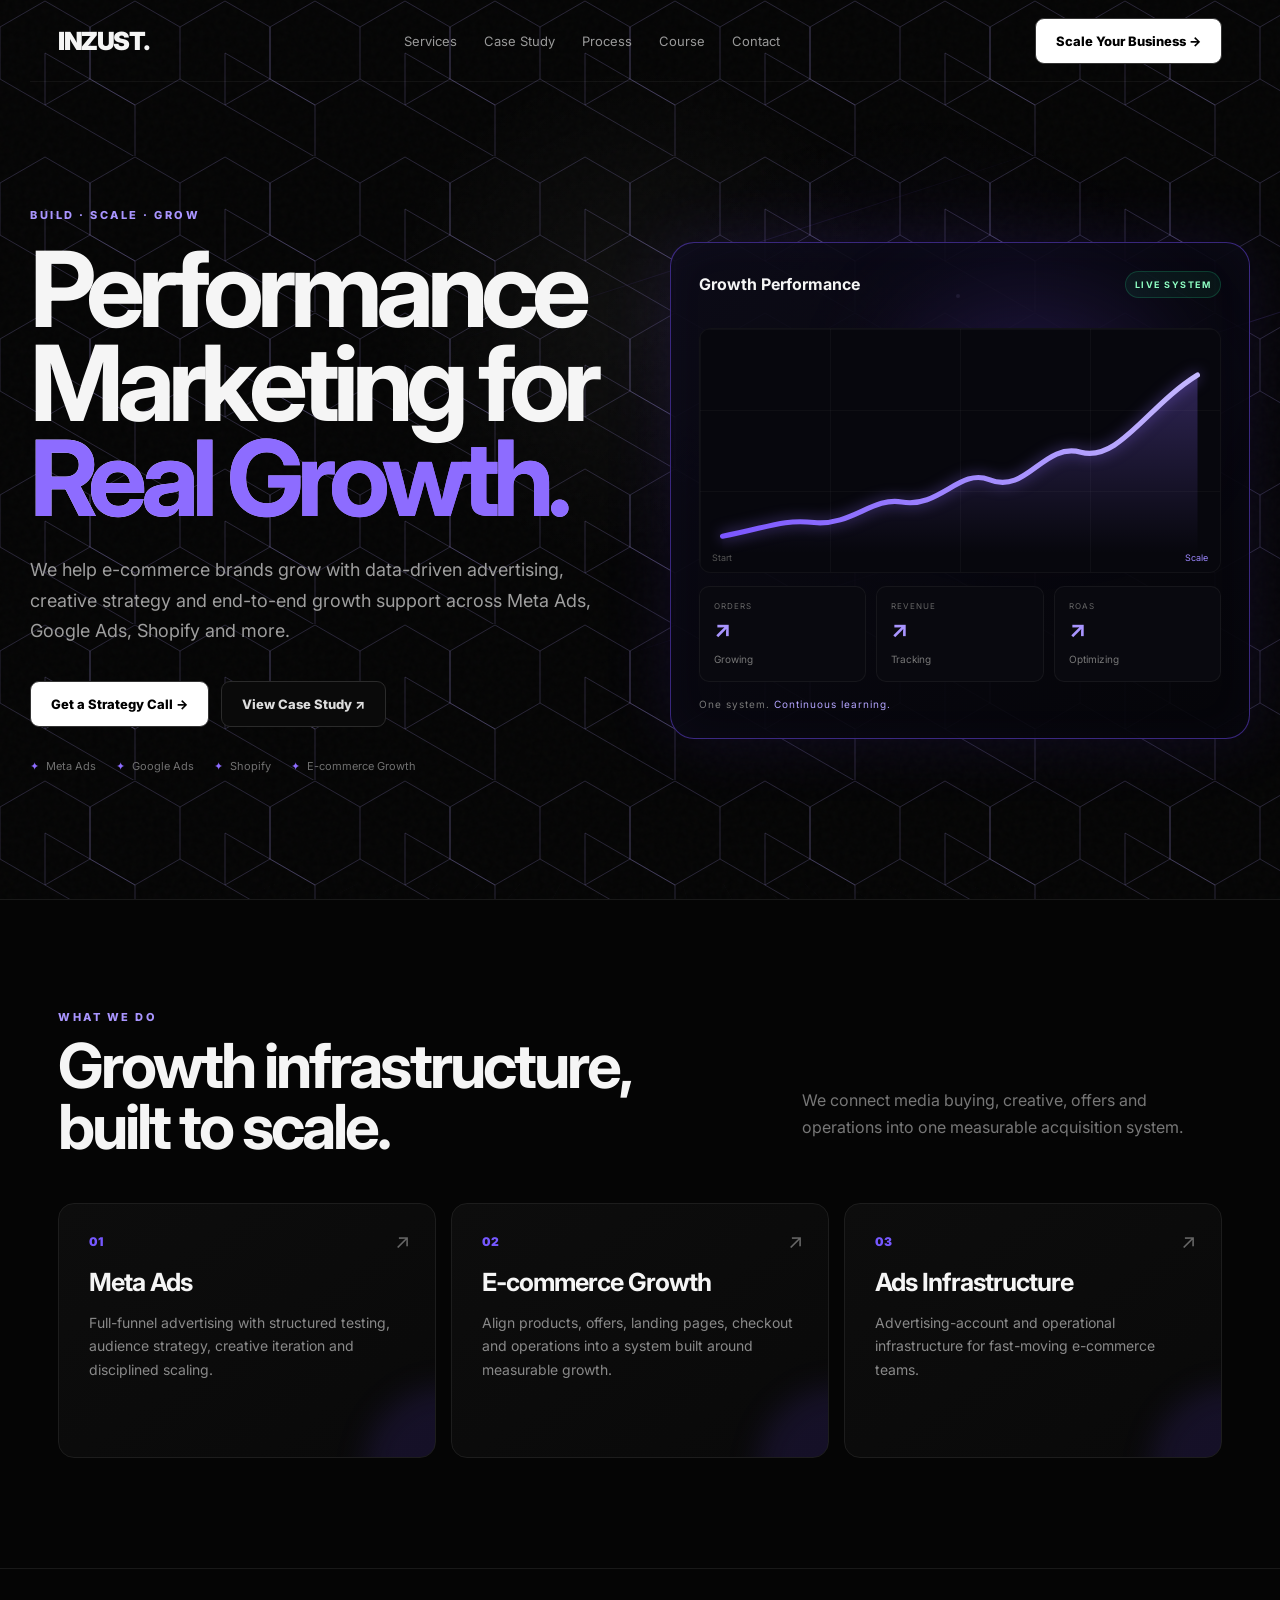
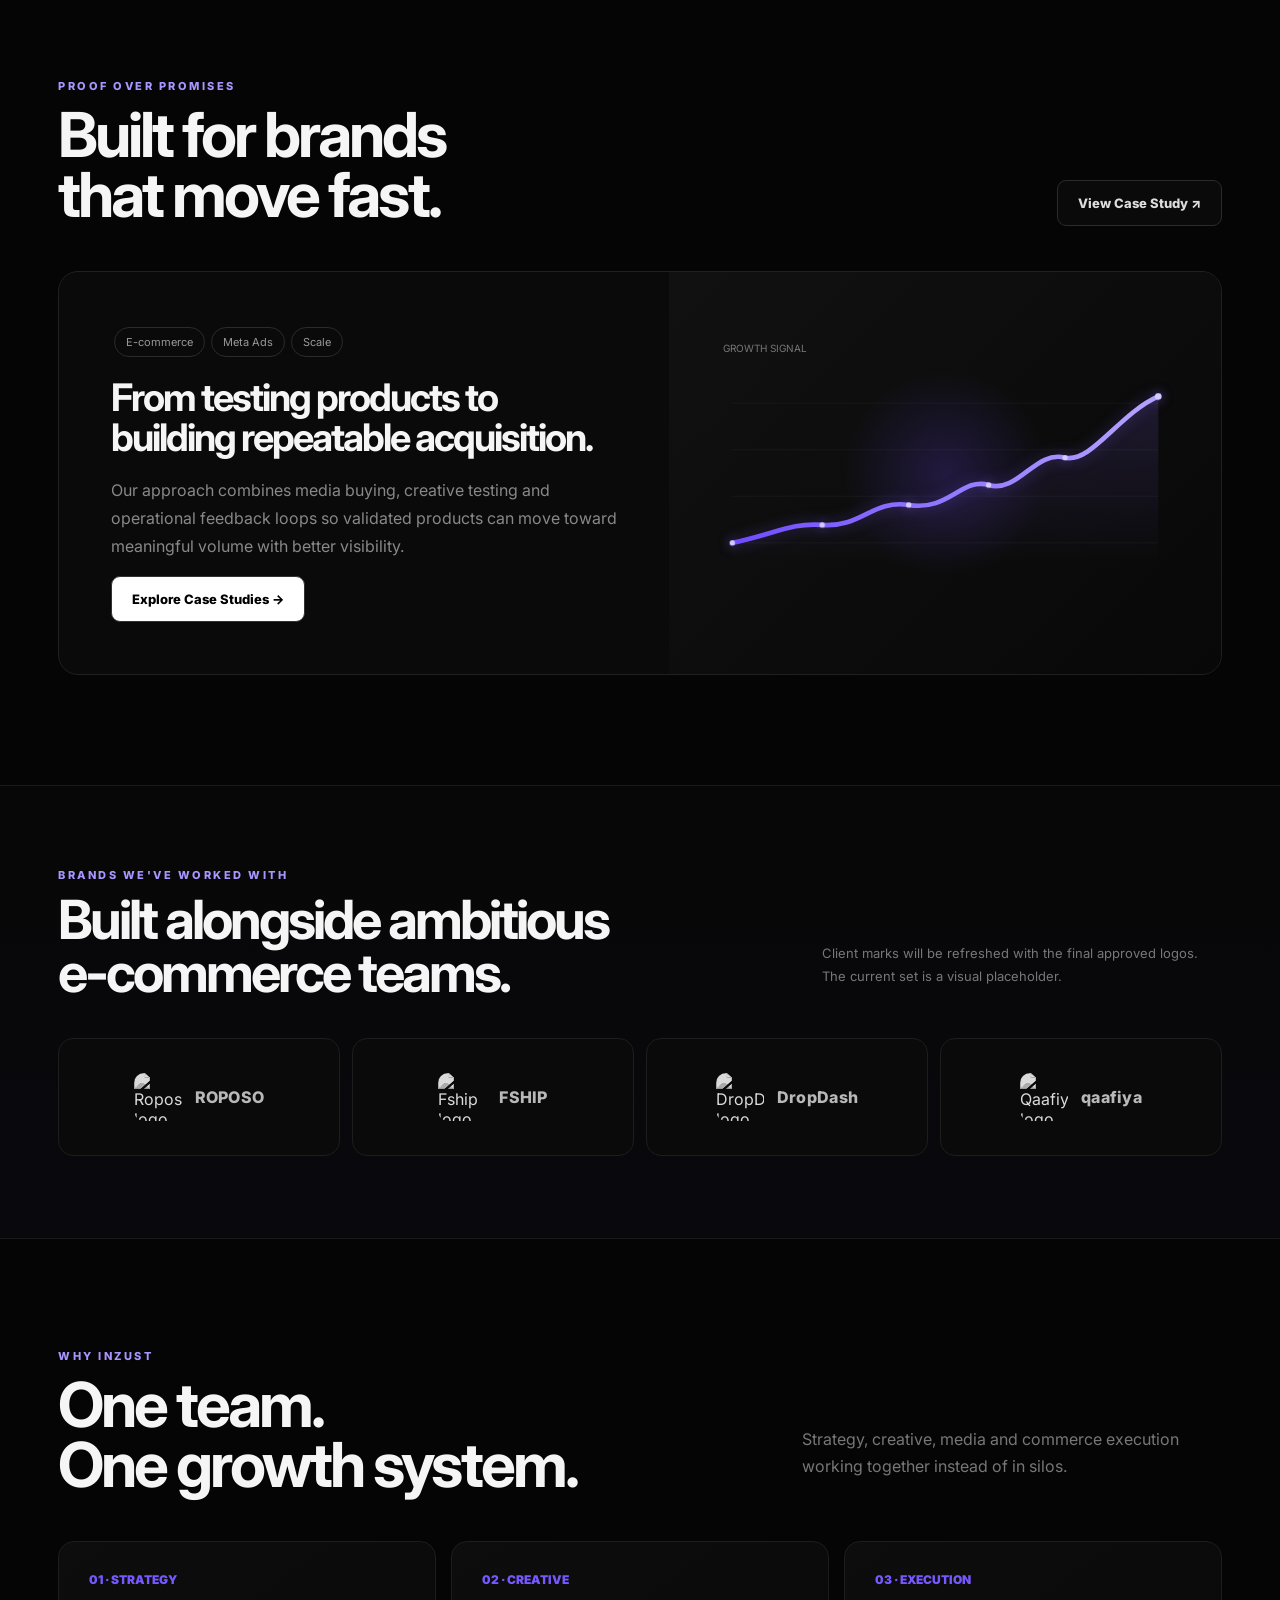
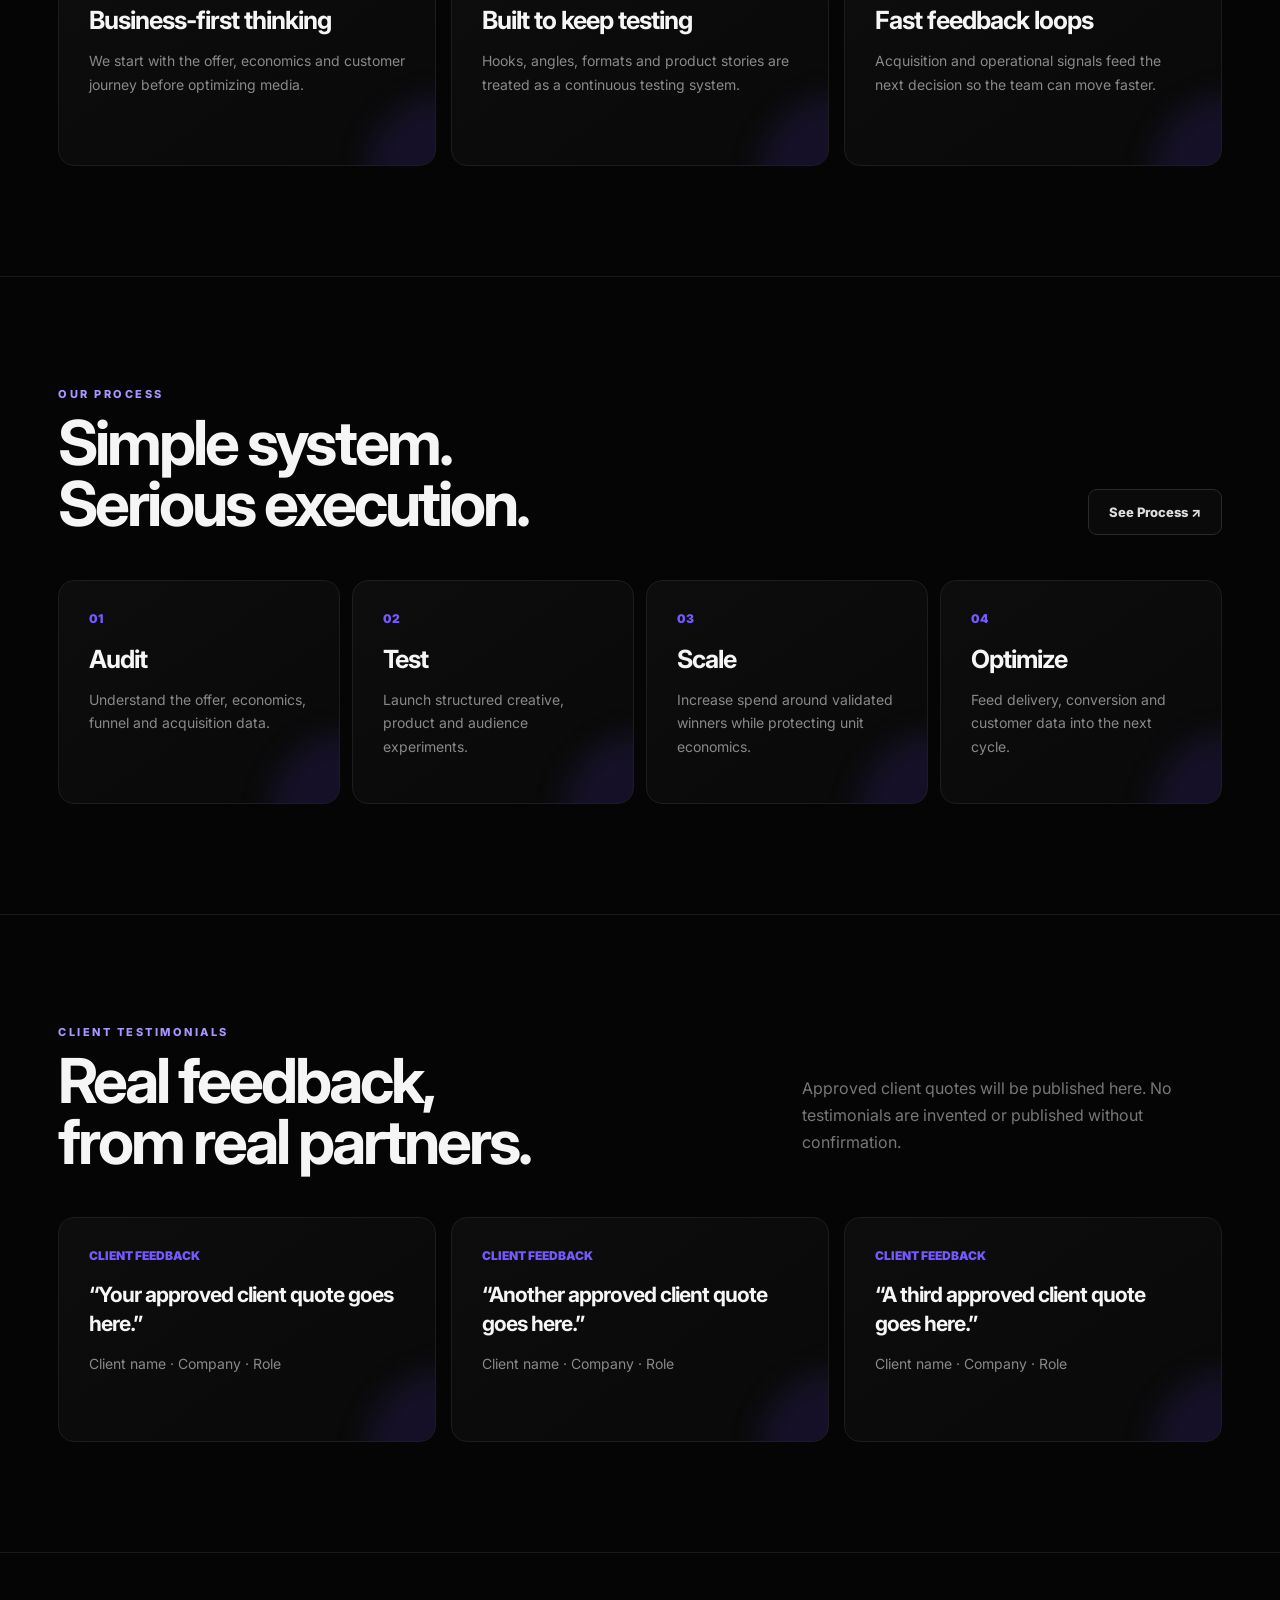
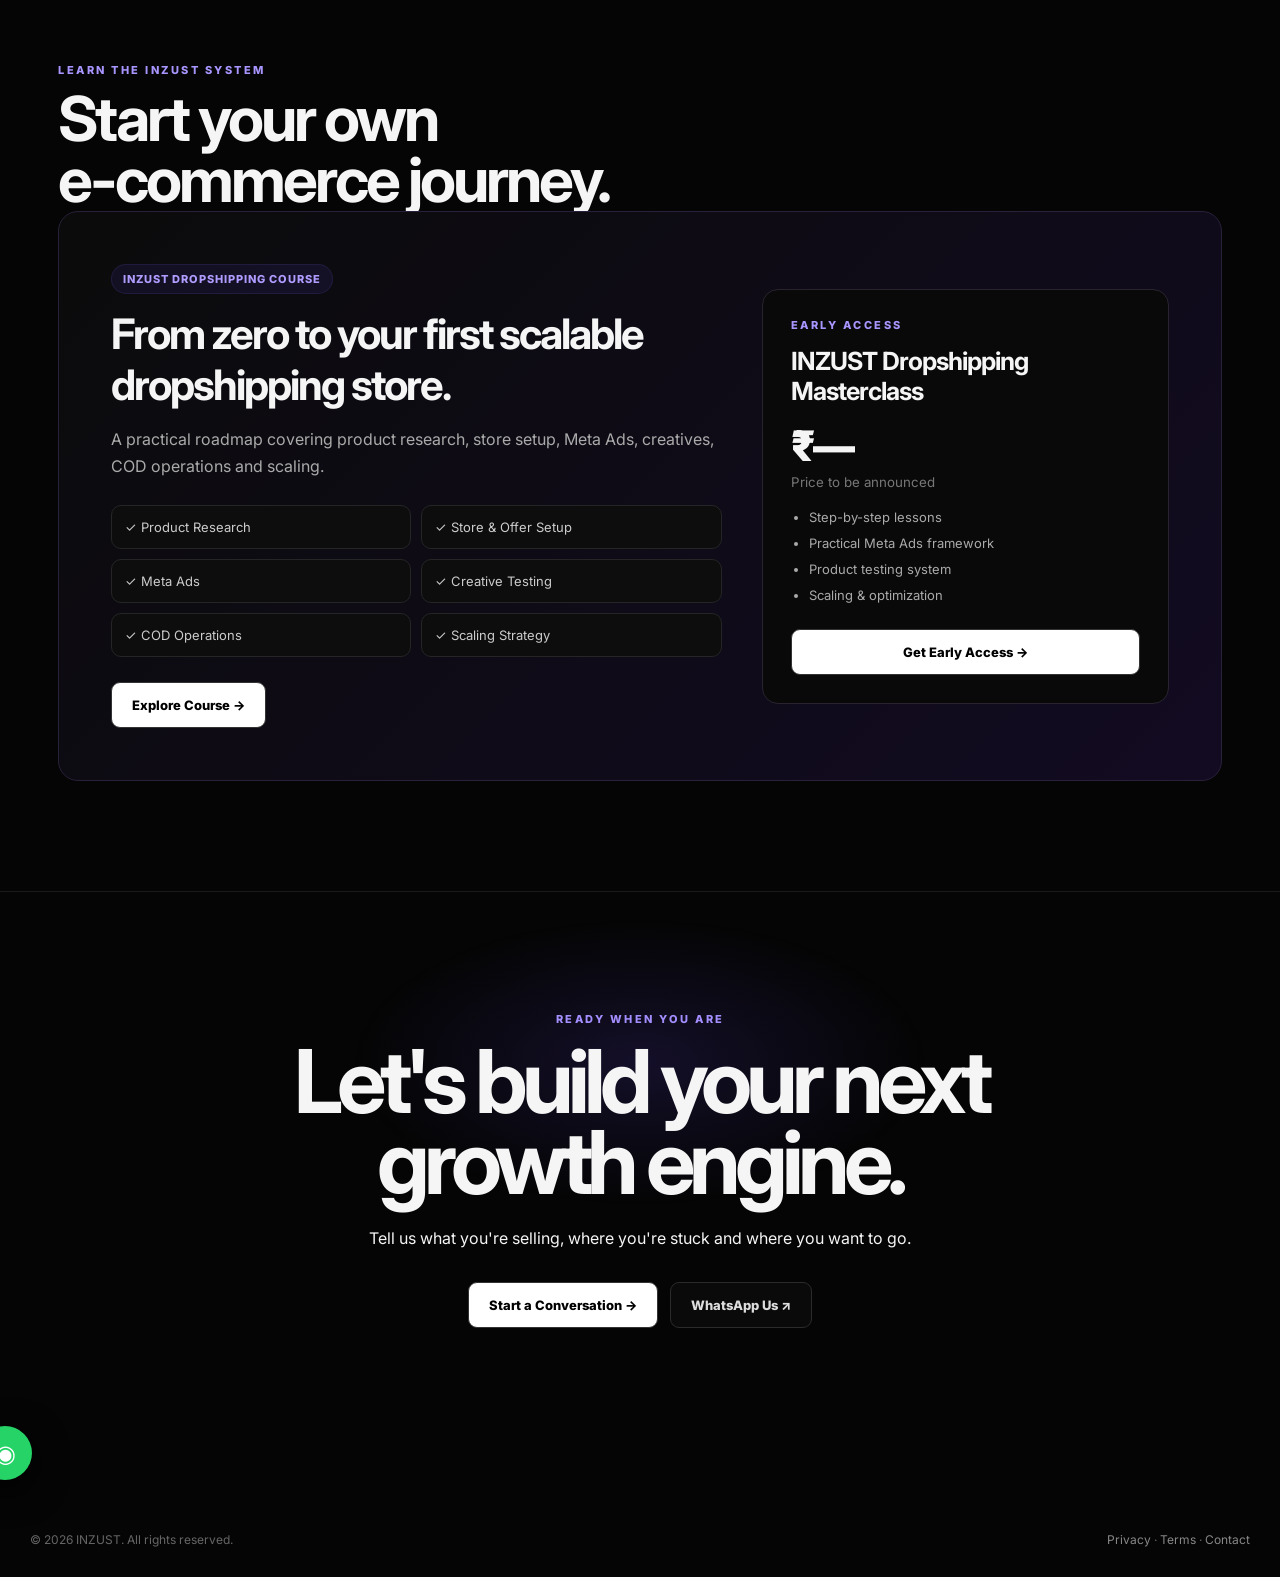
==== commit c0c8dd79: "Restore previous INZUST website version" ====
--- a/index.html
+++ b/index.html
@@ -1,58 +1,80 @@
-<!doctype html><html lang="en"><head><meta charset="utf-8"><meta name="viewport" content="width=device-width,initial-scale=1">
-<title>INZUST — Performance Marketing for Real Growth</title>
-<meta name="description" content="INZUST builds performance marketing and e-commerce growth systems for ambitious brands.">
-<link rel="canonical" href="https://inzust.com/"><meta property="og:title" content="INZUST — Performance Marketing for Real Growth"><meta property="og:description" content="Performance marketing and e-commerce growth systems for ambitious brands."><meta property="og:type" content="website"><meta property="og:url" content="https://inzust.com/">
-<style id="inzust-premium-css">@import url('https://fonts.googleapis.com/css2?family=DM+Sans:wght@400;500;600;700&family=Space+Grotesk:wght@400;500;600;700&display=swap');
-:root{--bg:#080808;--panel:#0d0d0d;--line:#202020;--muted:#8b8b8b;--text:#f4f4f0;--soft:#c9c9c3;--accent:#b9ff66;--max:1280px}
-*{box-sizing:border-box}html{scroll-behavior:smooth}body{background:var(--bg)!important;color:var(--text)!important;font-family:'DM Sans',Arial,sans-serif!important}body:before,.page-animation,.hero-art,.glow,.aurora,.anim-grid,.anim-noise,.anim-spotlight{display:none!important}
-.wrap{max-width:var(--max)!important;padding-left:32px!important;padding-right:32px!important}
-.nav{height:92px!important;border-bottom:1px solid var(--line)!important}
-.logo{font-family:'Space Grotesk',sans-serif!important;font-size:24px!important;letter-spacing:-1.5px!important}.logo i,.logo span{color:var(--accent)!important}
-.navlinks{gap:30px!important;color:#858585!important}.navlinks a:hover{color:#fff!important}
-.btn{border-radius:3px!important;border:1px solid #fff!important;background:#f4f4f0!important;color:#080808!important;box-shadow:none!important;transform:none!important}.btn:hover{background:var(--accent)!important;border-color:var(--accent)!important}
-.secondary{border-radius:3px!important;background:transparent!important;border:1px solid #383838!important}.secondary:hover{border-color:#777!important;color:#fff!important}
-.eyebrow{color:#8f8f8a!important;font-size:10px!important;letter-spacing:2.2px!important}
-.hero{min-height:calc(100vh - 92px)!important;border-bottom:1px solid var(--line)!important}
-.hero-inner{display:block!important;padding:100px 0 80px!important}
-.hero-copy{max-width:1060px!important}.hero h1{font-family:'Space Grotesk',sans-serif!important;font-size:clamp(64px,9.4vw,148px)!important;line-height:.84!important;letter-spacing:-8px!important;max-width:1100px!important;margin:24px 0 34px!important}
-.hero h1 span{background:none!important;color:var(--soft)!important;-webkit-text-fill-color:initial!important}
-.hero p{max-width:650px!important;color:#969692!important;font-size:17px!important;line-height:1.75!important}
-.actions{margin-top:34px!important}.micro{color:#666!important}.micro span:before{color:var(--accent)!important}
-.hero-dashboard{margin-top:80px!important;transform:none!important;animation:none!important;border:1px solid #252525!important;border-radius:3px!important;background:#0b0b0b!important;box-shadow:none!important;padding:0!important;min-height:0!important}
-.hero-dashboard:before,.dash-glow{display:none!important}
-.dash-top{padding:20px 22px;border-bottom:1px solid #202020}.dash-top b{color:var(--accent)!important;background:transparent!important;border:0!important;padding:0!important}
-.dash-chart{height:310px!important;margin:0!important;border:0!important;border-radius:0!important;background:#0b0b0b!important}.dash-grid{background-image:linear-gradient(#ffffff06 1px,transparent 1px),linear-gradient(90deg,#ffffff06 1px,transparent 1px)!important}
-.dash-line{stroke:#d8ffb1!important;filter:none!important}.dash-cards{margin:0!important;border-top:1px solid #202020!important;grid-template-columns:repeat(3,1fr)!important;gap:0!important}.dash-cards>div{border:0!important;border-right:1px solid #202020!important;border-radius:0!important;background:transparent!important;padding:18px 22px!important}.dash-cards>div:last-child{border-right:0}.dash-cards strong{color:#fff!important}.dash-note{padding:0 22px 20px;margin:0!important;color:#666!important}
-.section,.brand-section{padding:120px 0!important;border-bottom:1px solid var(--line)!important;background:transparent!important}
-.section-head{margin-bottom:55px!important}.section h2,.brand-head h2{font-family:'Space Grotesk',sans-serif!important;font-size:clamp(42px,6vw,82px)!important;letter-spacing:-5px!important;line-height:.9!important}
-.cards{grid-template-columns:repeat(3,1fr)!important;gap:0!important;border-top:1px solid var(--line)!important;border-left:1px solid var(--line)!important}
-.card{min-height:290px!important;border:0!important;border-right:1px solid var(--line)!important;border-bottom:1px solid var(--line)!important;border-radius:0!important;background:transparent!important;padding:30px!important;transition:background .3s!important}
-.card:hover{transform:none!important;background:#0d0d0d!important;border-color:var(--line)!important}.card:after{display:none!important}.num{color:#777!important;font-size:10px!important;letter-spacing:1.5px!important}.card h3{font-family:'Space Grotesk',sans-serif!important;font-size:28px!important;letter-spacing:-1.5px!important}.card p{color:#858581!important}
-.case{grid-template-columns:1fr 1fr!important;border:1px solid var(--line)!important;border-radius:0!important;background:#0b0b0b!important}.casecopy{padding:60px!important}.casecopy h3{font-family:'Space Grotesk',sans-serif!important;font-size:clamp(34px,4vw,54px)!important;letter-spacing:-3px!important}.casevisual{background:#0b0b0b!important;min-height:480px!important}.growth-chart .line{stroke:#d8ffb1!important;filter:none!important}.growth-chart .point{fill:var(--accent)!important;filter:none!important}.growth-chart .gridlines line{stroke:#ffffff0b!important}
-.brand-logos{grid-template-columns:repeat(4,1fr)!important;gap:0!important;border-top:1px solid var(--line)!important;border-left:1px solid var(--line)!important}.brand-logo{height:110px!important;border:0!important;border-right:1px solid var(--line)!important;border-bottom:1px solid var(--line)!important;border-radius:0!important;background:transparent!important}.brand-logo img{filter:grayscale(1)!important;opacity:.55!important}.brand-logo:hover{transform:none!important;background:#0d0d0d!important;border-color:var(--line)!important}
-.process{grid-template-columns:repeat(4,1fr)!important;gap:0!important;border-top:1px solid var(--line)!important;border-left:1px solid var(--line)!important}
-.process .card{min-height:240px!important}
-.course{background:#0d0d0d!important;border:1px solid var(--line)!important;border-radius:0!important;padding:60px!important}.course h3{font-family:'Space Grotesk',sans-serif!important}.coursecard{border:1px solid #272727!important;border-radius:0!important;background:#0a0a0a!important}.coursecard .price,.coursecard small{display:none!important}
-.coursepoints{gap:0!important;border-top:1px solid #252525!important;border-left:1px solid #252525!important}.coursepoint{border:0!important;border-right:1px solid #252525!important;border-bottom:1px solid #252525!important;border-radius:0!important;background:transparent!important}
-.testimonials{display:none!important}
-.cta{padding:150px 0!important;border-bottom:1px solid var(--line)!important}.cta:before{display:none!important}.cta h2{font-family:'Space Grotesk',sans-serif!important;letter-spacing:-6px!important}
-.footer{border:0!important;padding:34px 0!important;color:#666!important}.whatsapp{width:48px!important;height:48px!important;right:24px!important;bottom:24px!important;background:var(--accent)!important;color:#080808!important;box-shadow:none!important}
-.menu-toggle{display:none!important}.mobile-menu{display:none!important}
-@media(max-width:850px){.mobile-menu{display:none!important;position:fixed;z-index:1000;top:72px;left:20px;right:20px;padding:10px;border:1px solid #292929;background:#0b0b0b!important;box-shadow:0 20px 60px rgba(0,0,0,.45)}.mobile-menu.open{display:flex!important;flex-direction:column}.mobile-menu a{display:block;padding:16px 14px;color:#f4f4f0!important;border-bottom:1px solid #202020}.mobile-menu a:last-child{border-bottom:0}.mobile-menu a:hover{color:#b9ff66!important}..wrap{padding-left:20px!important;padding-right:20px!important}.nav{height:72px!important}.navlinks,.nav-cta{display:none!important}.menu-toggle{display:block!important}.hero-inner{padding:78px 0 60px!important}.hero h1{font-size:clamp(54px,15vw,88px)!important;letter-spacing:-5px!important}.hero-dashboard{margin-top:55px!important}.dash-chart{height:210px!important}.dash-cards{grid-template-columns:1fr!important}.dash-cards>div{border-right:0!important;border-bottom:1px solid #202020!important}.cards,.process,.brand-logos{grid-template-columns:1fr!important}.section,.brand-section{padding:82px 0!important}.section h2,.brand-head h2{letter-spacing:-3px!important}.case{grid-template-columns:1fr!important}.casecopy{padding:34px!important}.casevisual{min-height:300px!important}.course{padding:32px!important}.coursegrid{grid-template-columns:1fr!important}.cta{padding:100px 0!important}.footer{flex-direction:column!important;gap:14px!important}}
-@media(prefers-reduced-motion:reduce){*{scroll-behavior:auto!important;animation:none!important;transition:none!important}}
-</style>
-<script>window.INZUST_GOOGLE_ADS_ID="";window.trackLeadEvent=function(label){if(typeof window.gtag==="function")window.gtag("event","generate_lead",{event_category:"lead",event_label:label});};(function(){var id=window.INZUST_GOOGLE_ADS_ID;if(!id)return;window.dataLayer=window.dataLayer||[];window.gtag=function(){window.dataLayer.push(arguments)};gtag("js",new Date());gtag("config",id);var s=document.createElement("script");s.async=true;s.src="https://www.googletagmanager.com/gtag/js?id="+encodeURIComponent(id);document.head.appendChild(s)})();</script>
-</head><body>
-<header class="wrap nav"><a class="logo" href="index.html">INZUST<span>.</span></a><nav class="navlinks"><a href="services.html">Services</a><a href="case-studies.html">Case Studies</a><a href="process.html">Process</a><a href="course.html">Course</a><a href="contact.html">Contact</a></nav><a class="btn nav-cta" href="contact.html" onclick="trackLeadEvent('nav_cta')">Start a Conversation ↗</a><button class="menu-toggle" aria-label="Menu" aria-expanded="false">☰</button></header><div class="mobile-menu"><a href="services.html">Services</a><a href="case-studies.html">Case Studies</a><a href="process.html">Process</a><a href="course.html">Course</a><a href="contact.html">Contact</a></div>
+<!doctype html>
+<html lang="en">
+<head>
+<meta charset="utf-8"><meta name="viewport" content="width=device-width,initial-scale=1">
+<title>INZUST — Performance Marketing & E-commerce Growth</title>
+<meta name="description" content="INZUST builds performance marketing systems for ambitious e-commerce brands."><link rel="canonical" href="https://inzust.com/"><meta property="og:title" content="INZUST — Performance Marketing & E-commerce Growth"><meta property="og:description" content="INZUST builds performance marketing systems for ambitious e-commerce brands."><meta property="og:type" content="website"><meta property="og:url" content="https://inzust.com/">
+<script>
+window.INZUST_GOOGLE_ADS_ID="";
+window.trackLeadEvent=function(label){if(typeof window.gtag==="function"){window.gtag("event","generate_lead",{event_category:"lead",event_label:label});}};
+(function(){var id=window.INZUST_GOOGLE_ADS_ID;if(!id)return;window.dataLayer=window.dataLayer||[];window.gtag=function(){window.dataLayer.push(arguments)};gtag("js",new Date());gtag("config",id);var s=document.createElement("script");s.async=true;s.src="https://www.googletagmanager.com/gtag/js?id="+encodeURIComponent(id);document.head.appendChild(s);})();
+</script>
+<link rel="preconnect" href="https://fonts.googleapis.com"><link rel="preconnect" href="https://fonts.gstatic.com" crossorigin>
+<link href="https://fonts.googleapis.com/css2?family=Inter:wght@400;500;600;700;800;900&display=swap" rel="stylesheet">
+<style>
+*{box-sizing:border-box}html{scroll-behavior:smooth}body{margin:0;background:#050505;color:#f5f5f5;font-family:Inter,Arial,sans-serif;overflow-x:hidden}a{color:inherit;text-decoration:none}.wrap{max-width:1220px;margin:auto;padding:0 28px}
+body:before{content:"";position:fixed;inset:0;pointer-events:none;background:transparent;z-index:-2}
+.nav{height:82px;position:relative;z-index:30;display:flex;align-items:center;justify-content:space-between;border-bottom:1px solid #ffffff0d}.logo{font-weight:900;letter-spacing:-1.5px;font-size:25px}.logo i{font-style:normal;color:#8d6cff}.navlinks{display:flex;gap:27px;color:#999;font-size:13px}.navlinks a{transition:.25s}.navlinks a:hover{color:#fff}.btn{display:inline-flex;align-items:center;justify-content:center;gap:8px;padding:14px 20px;border:1px solid #333;border-radius:9px;font-size:13px;font-weight:800;background:#fff;color:#000;transition:.25s;box-shadow:0 0 0 transparent}.btn:hover{transform:translateY(-2px);box-shadow:0 12px 35px #8d6cff25}.btn.dark{background:#101010;color:#eee;border-color:#2b2b2b}.hero{min-height:calc(100vh - 82px);align-items:center}.hero-inner{width:100%;display:grid;grid-template-columns:1fr 1fr;gap:60px;align-items:center;padding:82px 0}.hero-copy{position:relative;z-index:3}.hero h1{max-width:720px;font-size:clamp(54px,6.4vw,88px);letter-spacing:-5px;line-height:.91;margin:18px 0 28px}.hero h1 span{display:block;background:linear-gradient(100deg,#fff 0%,#9b74ff 70%,#c4b8ff 100%);-webkit-background-clip:text;background-clip:text;color:transparent}.hero p{max-width:620px}.hero-dashboard{position:relative;z-index:2;min-height:440px;border:1px solid #754dff77;border-radius:24px;padding:28px;background:linear-gradient(145deg,#0c0b18e8,#050509ee);box-shadow:0 0 70px #6d45ff1f, inset 0 0 45px #8d6cff09;transform:rotate(2deg);overflow:hidden;animation:dashFloat 6s ease-in-out infinite}.hero-dashboard:before{content:"";position:absolute;inset:-1px;border-radius:24px;background:linear-gradient(135deg,#9a79ff55,transparent 28%,transparent 70%,#6b43ff45);mask:linear-gradient(#000 0 0) content-box,linear-gradient(#000 0 0);mask-composite:exclude;padding:1px}.dash-glow{position:absolute;width:260px;height:180px;right:15%;top:12%;background:#7a4cff30;filter:blur(55px);border-radius:50%}.dash-top{position:relative;display:flex;justify-content:space-between;align-items:center;font-size:16px;font-weight:700}.dash-top b{font-size:9px;letter-spacing:1.5px;color:#8fffc4;background:#20d98b12;border:1px solid #20d98b33;border-radius:999px;padding:7px 9px}.dash-chart{position:relative;height:245px;margin-top:30px;border:1px solid #ffffff0b;border-radius:12px;background:#07070d;overflow:hidden}.dash-grid{position:absolute;inset:0;background-image:linear-gradient(#ffffff08 1px,transparent 1px),linear-gradient(90deg,#ffffff08 1px,transparent 1px);background-size:25% 33.333%}.dash-chart svg{position:absolute;inset:10px;width:calc(100% - 20px);height:calc(100% - 20px)}.dash-line{fill:none;stroke:url(#heroLine);stroke-width:6;stroke-linecap:round;stroke-linejoin:round;filter:drop-shadow(0 0 8px #8d6cff88);stroke-dasharray:900;stroke-dashoffset:900;animation:dashDraw 2.5s .4s ease forwards}.dash-area{fill:url(#heroArea)}.dash-label{position:absolute;bottom:9px;color:#555;font-size:9px}.dash-label.start{left:12px}.dash-label.end{right:12px;color:#9c87ff}.dash-cards{display:grid;grid-template-columns:repeat(3,1fr);gap:10px;margin-top:13px}.dash-cards>div{border:1px solid #ffffff0d;background:#09090f;border-radius:10px;padding:14px}.dash-cards small{display:block;color:#666;font-size:8px;letter-spacing:1px}.dash-cards strong{display:block;color:#a995ff;font-size:23px;margin:4px 0}.dash-cards em{font-style:normal;color:#777;font-size:10px}.dash-note{margin-top:16px;color:#777;font-size:10px;letter-spacing:1px}.dash-note span{color:#b4a5ff}.hero-art{z-index:0}.hero-mesh{position:absolute;inset:0;background-image:url("data:image/svg+xml,%3Csvg xmlns='http://www.w3.org/2000/svg' width='180' height='156' viewBox='0 0 180 156'%3E%3Cg fill='none' stroke='%23b5a3ff' stroke-opacity='.18'%3E%3Cpath d='M45 1L90 27L90 79L45 105L0 79L0 27Z'/%3E%3Cpath d='M135 1L180 27L180 79L135 105L90 79L90 27Z'/%3E%3Cpath d='M90 79L135 105L135 157L90 131L45 105L45 53Z'/%3E%3C/g%3E%3C/svg%3E");background-size:180px 156px;opacity:.7;mask-image:none;transform:none}@keyframes dashDraw{to{stroke-dashoffset:0}}@keyframes dashFloat{0%,100%{transform:rotate(2deg) translateY(0)}50%{transform:rotate(1deg) translateY(-8px)}}.hero{min-height:calc(100vh - 82px);display:flex;align-items:center;position:relative;overflow:hidden;border-bottom:1px solid #191919}.hero-inner{position:relative;z-index:1;padding:90px 0}.eyebrow{color:#a995ff;font-size:11px;text-transform:uppercase;letter-spacing:2.5px;font-weight:800}.hero h1{font-size:clamp(54px,8.2vw,112px);line-height:.9;letter-spacing:-7px;max-width:970px;margin:20px 0 30px}.hero h1 span{color:#8d6cff}.hero p{max-width:650px;color:#9e9e9e;font-size:18px;line-height:1.7}.actions{display:flex;gap:12px;margin-top:34px;flex-wrap:wrap}.secondary{display:inline-flex;align-items:center;padding:14px 20px;border:1px solid #2b2b2b;border-radius:9px;color:#ddd;font-size:13px;font-weight:800;background:#0a0a0a}.micro{display:flex;gap:20px;margin-top:32px;color:#707070;font-size:11px}.micro span:before{content:"✦";color:#8d6cff;margin-right:7px}.section{padding:110px 0;border-bottom:1px solid #191919}.section-head{display:flex;justify-content:space-between;align-items:end;gap:30px;margin-bottom:45px}.section h2{font-size:clamp(38px,5vw,62px);line-height:.98;letter-spacing:-3px;margin:12px 0 0}.section-head p{max-width:420px;color:#777;line-height:1.7}.cards{display:grid;grid-template-columns:repeat(3,1fr);gap:15px}.card{background:linear-gradient(145deg,#0d0d0d,#090909);border:1px solid #1d1d1d;border-radius:16px;padding:30px;min-height:255px;transition:.3s;position:relative;overflow:hidden}.card:after{content:"";position:absolute;width:160px;height:160px;right:-90px;bottom:-90px;border-radius:50%;background:#704cff20;filter:blur(15px);transition:.3s}.card:hover{transform:translateY(-7px);border-color:#443477}.card:hover:after{transform:scale(1.6)}.num{color:#7658ff;font-weight:900;font-size:12px}.card h3{font-size:25px;letter-spacing:-1px;margin:18px 0 10px}.card p{color:#898989;line-height:1.7;font-size:14px}.arrow{position:absolute;right:25px;top:25px;color:#666;font-size:20px}.case{display:grid;grid-template-columns:1.05fr .95fr;border:1px solid #202020;border-radius:20px;overflow:hidden;background:#0a0a0a}.casecopy{padding:52px}.casecopy h3{font-size:38px;letter-spacing:-2px;line-height:1.05;margin:18px 0}.casecopy p{color:#888;line-height:1.75}.casevisual{min-height:390px;position:relative;background:radial-gradient(circle at 50% 50%,#704cff35,transparent 30%),linear-gradient(135deg,#111,#080808);display:flex;align-items:center;justify-content:center;overflow:hidden}.chart{width:82%;height:270px;position:relative}.chart-label{position:absolute;top:4px;left:4px;color:#777;font-size:10px;z-index:2}.growth-chart{width:100%;height:100%;overflow:visible}.growth-chart .gridlines line{stroke:#ffffff10;stroke-width:1}.growth-chart .line{fill:none;stroke:url(#lineGlow);stroke-width:7;stroke-linecap:round;stroke-linejoin:round;filter:drop-shadow(0 0 10px #7f5cff55);stroke-dasharray:1100;stroke-dashoffset:1100;animation:drawChart 2.4s 1s cubic-bezier(.2,.8,.2,1) forwards}.growth-chart .area{fill:url(#areaGlow);opacity:.7}.growth-chart .point{fill:#d4ccff;filter:drop-shadow(0 0 8px #8d6cff99);animation:pointIn .45s ease both}.growth-chart .point:nth-of-type(2){animation-delay:.35s}.growth-chart .point:nth-of-type(3){animation-delay:.7s}.growth-chart .point:nth-of-type(4){animation-delay:1.05s}.growth-chart .point:nth-of-type(5){animation-delay:1.4s}.growth-chart .point:nth-of-type(6){animation-delay:1.75s}.growth-chart .point:nth-of-type(7){animation-delay:2.1s}@keyframes drawChart{to{stroke-dashoffset:0}}@keyframes pointIn{from{opacity:0;transform:scale(0)}to{opacity:1;transform:scale(1)}}.process{display:grid;grid-template-columns:repeat(4,1fr);gap:12px}.process .card{min-height:210px}.course{position:relative;overflow:hidden;background:linear-gradient(135deg,#0b0b0b,#120b22);border:1px solid #29213a;border-radius:20px;padding:52px}.coursegrid{display:grid;grid-template-columns:1.2fr .8fr;gap:40px;align-items:center}.course h3{font-size:42px;letter-spacing:-2px;margin:14px 0}.course p{color:#aaa;line-height:1.7}.coursepoints{display:grid;grid-template-columns:repeat(2,1fr);gap:10px;margin:25px 0}.coursepoint{border:1px solid #252525;background:#0d0d0d;border-radius:10px;padding:13px;color:#ccc;font-size:13px}.coursebadge{display:inline-block;color:#b09cff;background:#6d4aff18;border:1px solid #5d43a833;border-radius:999px;padding:7px 11px;font-size:11px;font-weight:800;text-transform:uppercase;letter-spacing:1px}.coursecard{border:1px solid #29232f;background:#09090a;border-radius:16px;padding:28px}.coursecard .price{font-size:42px;font-weight:900;letter-spacing:-2px}.coursecard small{color:#777}.coursecard ul{padding-left:18px;color:#aaa;line-height:2;font-size:13px}.coursecard .btn{width:100%;margin-top:8px}.cta{padding:120px 0;text-align:center;position:relative;overflow:hidden}.cta:before{content:"";position:absolute;width:600px;height:300px;left:50%;top:20px;transform:translateX(-50%);background:radial-gradient(ellipse,#704cff25,transparent 68%);pointer-events:none}.cta h2{font-size:clamp(45px,7vw,88px);letter-spacing:-6px;line-height:.92;margin:15px auto 25px;max-width:900px;position:relative}.cta p{position:relative}.footer{padding:30px 0;color:#666;font-size:12px;display:flex;justify-content:space-between}.tag{display:inline-block;border:1px solid #2b2b2b;border-radius:999px;padding:7px 11px;color:#999;font-size:11px;margin:3px}.cursor-drop{position:fixed;left:0;top:0;width:4px;height:9px;border-radius:999px;background:linear-gradient(to bottom,#d9d2ff,#7f5cff);pointer-events:none;z-index:9999;opacity:.75;transform:translate(-50%,-50%);filter:blur(.15px);animation:dropFall .65s ease-out forwards}.cursor-drop:after{content:"";position:absolute;left:50%;top:100%;width:1px;height:10px;background:#8d6cff55;transform:translateX(-50%);filter:blur(.5px)}@keyframes dropFall{0%{opacity:.7;transform:translate(-50%,-50%) scale(.9)}100%{opacity:0;transform:translate(calc(-50% + var(--dx)),calc(-50% + var(--dy))) scale(.55)}}.whatsapp{position:fixed;right:22px;bottom:22px;z-index:20;width:54px;height:54px;border-radius:50%;display:flex;align-items:center;justify-content:center;background:#25d366;color:#fff;font-size:24px;box-shadow:0 10px 35px #000;transition:.25s}.whatsapp:hover{transform:scale(1.08)}@keyframes pulse{0%,100%{transform:scale(1);opacity:.8}50%{transform:scale(1.12);opacity:1}}@keyframes spin{to{transform:rotate(360deg)}}@keyframes float{0%,100%{transform:translateY(0)}50%{transform:translateY(-10px)}}.brand-section{padding:82px 0;border-bottom:1px solid #191919;background:linear-gradient(180deg,#070707,#09080d)}.brand-head{display:flex;justify-content:space-between;align-items:end;gap:30px;margin-bottom:38px}.brand-head h2{font-size:clamp(34px,4.5vw,54px);line-height:.98;letter-spacing:-3px;margin:12px 0 0}.brand-head p{max-width:400px;color:#777;line-height:1.7;font-size:13px}.brand-logos{display:grid;grid-template-columns:repeat(4,1fr);gap:12px}.brand-logo{height:118px;border:1px solid #1d1d1d;border-radius:15px;background:#0a0a0a;display:flex;align-items:center;justify-content:center;gap:13px;padding:20px;transition:.3s}.brand-logo:hover{transform:translateY(-5px);border-color:#3a2c60;background:#0c0b10}.brand-logo img{width:48px;height:48px;object-fit:contain;border-radius:10px;filter:grayscale(1) brightness(1.35);opacity:.85}.brand-logo span{font-weight:800;color:#b8b8b8;letter-spacing:.3px}.hero-art{position:absolute;inset:0;pointer-events:none;overflow:hidden}.hero-mesh{position:absolute;inset:-20%;background-image:linear-gradient(90deg,#8d6cff0d 1px,transparent 1px),linear-gradient(#8d6cff0d 1px,transparent 1px);background-size:90px 90px;transform:perspective(700px) rotateX(65deg) translateY(18%);transform-origin:center bottom;opacity:.35;animation:meshMove 10s linear infinite}.hero-cursor-light{position:absolute;inset:0;background:radial-gradient(420px circle at var(--mx,72%) var(--my,40%),#8d6cff13,transparent 70%);transition:background-position .12s linear}.beam{position:absolute;height:1px;width:55%;background:linear-gradient(90deg,transparent,#8d6cffaa,transparent);filter:blur(.2px);opacity:.5;transform:rotate(-18deg);animation:beamMove 7s ease-in-out infinite}.beam-a{right:-12%;top:36%}.beam-b{right:0;top:58%;animation-delay:-2.5s;opacity:.25}.beam-c{right:14%;top:20%;animation-delay:-4.5s;opacity:.18}.spark{position:absolute;width:4px;height:4px;border-radius:50%;background:#c7bdff;box-shadow:0 0 15px #8d6cff88;animation:sparkFloat 5s ease-in-out infinite}.spark-a{right:25%;top:26%}.spark-b{right:13%;top:48%;animation-delay:-1.8s}.spark-c{right:33%;top:62%;animation-delay:-3s}.hero-inner>div:not(.eyebrow),.hero-inner>p{animation:revealUp .8s ease both}.hero-inner h1{animation-delay:.08s}.hero-inner p{animation-delay:.16s}.hero-inner .actions{animation:revealUp .8s .24s ease both}.hero-inner .micro{animation:revealUp .8s .34s ease both}@keyframes revealUp{from{opacity:0;transform:translateY(18px)}to{opacity:1;transform:translateY(0)}}@keyframes beamMove{0%,100%{transform:translateX(-5%) rotate(-18deg)}50%{transform:translateX(12%) rotate(-18deg)}}@keyframes sparkFloat{0%,100%{transform:translateY(0) scale(.9);opacity:.35}50%{transform:translateY(-18px) scale(1.35);opacity:1}}@keyframes meshMove{0%{transform:perspective(700px) rotateX(65deg) translateY(18%) translateX(0)}100%{transform:perspective(700px) rotateX(65deg) translateY(24%) translateX(-90px)}}.menu-toggle{display:none;background:none;color:#fff;border:0;font-size:23px;cursor:pointer}.mobile-menu{display:none}.why .card,.testimonials .card{min-height:225px}.testimonials h3{font-size:21px;line-height:1.35;font-weight:700}.footer a{color:#888}.footer a:hover{color:#fff}@media(max-width:850px){.hero-inner{grid-template-columns:1fr;gap:25px}.hero-dashboard{min-height:340px;transform:none;padding:20px}.dash-chart{height:185px}.hero h1{font-size:clamp(48px,13vw,70px)}.hero-copy{padding-top:10px}.menu-toggle{display:block}.nav-cta{display:none}.mobile-menu{position:fixed;top:70px;left:16px;right:16px;z-index:40;background:#0b0b0b;border:1px solid #282828;border-radius:14px;padding:8px;box-shadow:0 20px 50px #000;display:none}.mobile-menu.open{display:block}.mobile-menu a{display:block;padding:14px 15px;border-radius:9px;color:#ccc;font-size:14px}.mobile-menu a:hover{background:#151515;color:#fff}.nav{height:70px}.navlinks{display:none}.nav>.btn{display:none}.hero{min-height:auto}.hero-inner{padding:80px 0 90px}.hero h1{letter-spacing:-4px}.hero:after{right:-100px;top:25%}.floating{display:none}.micro{flex-wrap:wrap;gap:10px}.section{padding:80px 0}.section-head{display:block}.section-head p{margin-top:20px}.cards,.process{grid-template-columns:1fr}.case{grid-template-columns:1fr}.casecopy{padding:34px}.casecopy h3{font-size:30px}.casevisual{min-height:280px}.course{padding:30px}.coursegrid{grid-template-columns:1fr}.course h3{font-size:34px}.coursepoints{grid-template-columns:1fr}.cta h2{letter-spacing:-4px}.footer{gap:15px;flex-direction:column}.whatsapp{right:16px;bottom:16px}}
+.page-animation{position:fixed;inset:0;z-index:0;pointer-events:none;overflow:hidden;background:transparent}body> *:not(.page-animation){position:relative;z-index:1}.anim-grid{position:absolute;inset:0;width:100%;height:100%;background-image:url("data:image/svg+xml,%3Csvg xmlns='http://www.w3.org/2000/svg' width='180' height='156' viewBox='0 0 180 156'%3E%3Cg fill='none' stroke='%23b5a3ff' stroke-opacity='.24' stroke-width='1'%3E%3Cpath d='M45 1L90 27L90 79L45 105L0 79L0 27Z'/%3E%3Cpath d='M135 1L180 27L180 79L135 105L90 79L90 27Z'/%3E%3Cpath d='M90 79L135 105L135 157L90 131L45 105L45 53Z'/%3E%3C/g%3E%3C/svg%3E");background-size:180px 156px;opacity:.8;mask-image:none;transform:none;animation:hexDrift 18s linear infinite}.aurora{display:none}.aurora.a{top:-8vw;right:-8vw;background:linear-gradient(120deg,#6e50ff,transparent 70%);transform:rotate(-18deg);animation:auroraA 9s ease-in-out infinite}.aurora.b{top:25%;left:-15vw;background:linear-gradient(120deg,#4324c9,transparent 70%);transform:rotate(20deg);animation:auroraB 11s ease-in-out infinite}.aurora.c{bottom:-18vw;right:10%;background:linear-gradient(120deg,#8d6cff,transparent 68%);transform:rotate(-12deg);animation:auroraC 13s ease-in-out infinite}.anim-spotlight{position:absolute;inset:0;background:radial-gradient(360px circle at var(--sx,50%) var(--sy,35%),#ffffff0b,transparent 70%);transition:background .12s linear}.anim-noise{position:absolute;inset:0;opacity:.035;background-image:url("data:image/svg+xml,%3Csvg viewBox='0 0 180 180' xmlns='http://www.w3.org/2000/svg'%3E%3Cfilter id='n'%3E%3CfeTurbulence type='fractalNoise' baseFrequency='.9' numOctaves='4' stitchTiles='stitch'/%3E%3C/filter%3E%3Crect width='100%25' height='100%25' filter='url(%23n)' opacity='.7'/%3E%3C/svg%3E");animation:noiseShift .7s steps(2) infinite}@keyframes hexDrift{0%{background-position:0 0}50%{background-position:90px 78px}100%{background-position:180px 156px}}@keyframes auroraA{0%,100%{transform:translate3d(0,0,0) rotate(-18deg) scale(1)}50%{transform:translate3d(-5vw,3vw,0) rotate(-8deg) scale(1.08)}}@keyframes auroraB{0%,100%{transform:translate3d(0,0,0) rotate(20deg) scale(1)}50%{transform:translate3d(4vw,-2vw,0) rotate(10deg) scale(1.1)}}@keyframes auroraC{0%,100%{transform:translate3d(0,0,0) rotate(-12deg) scale(1)}50%{transform:translate3d(-3vw,-2vw,0) rotate(2deg) scale(1.12)}}@keyframes noiseShift{0%{transform:translate3d(0,0,0)}25%{transform:translate3d(1%, -1%,0)}50%{transform:translate3d(-1%,1%,0)}75%{transform:translate3d(1%,1%,0)}100%{transform:translate3d(0,0,0)}}@media(max-width:850px){.anim-grid{opacity:.48;background-size:120px 104px}.aurora{display:none}.anim-spotlight{display:none}}@media(prefers-reduced-motion:reduce){.anim-grid,.aurora,.anim-noise{animation:none!important}}</style>
+</head>
+<body><div class="page-animation" aria-hidden="true"><div class="aurora a"></div><div class="aurora b"></div><div class="aurora c"></div><div class="anim-grid"></div><div class="anim-spotlight"></div><div class="anim-noise"></div></div>
+<header class="wrap nav"><a class="logo" href="index.html">INZUST<span class="logo i">.</span></a><nav class="navlinks"><a href="services.html">Services</a><a href="case-studies.html">Case Study</a><a href="process.html">Process</a><a href="course.html">Course</a><a href="contact.html">Contact</a></nav><a class="btn nav-cta" href="contact.html" onclick="trackLeadEvent('scale_cta')">Scale Your Business →</a><button class="menu-toggle" aria-label="Open menu" aria-expanded="false">☰</button></header><div class="mobile-menu" aria-hidden="true"><a href="services.html">Services</a><a href="case-studies.html">Case Study</a><a href="process.html">Process</a><a href="course.html">Course</a><a href="contact.html">Contact</a></div>
 <main>
-<section class="hero"><div class="wrap hero-inner"><div class="hero-copy"><div class="eyebrow">INZUST / PERFORMANCE GROWTH</div><h1>We build brands<br><span>that scale.</span></h1><p>Performance marketing for ambitious e-commerce brands — connecting paid media, creative, commerce and growth strategy into one operating system.</p><div class="actions"><a class="btn" href="contact.html" onclick="trackLeadEvent('hero_cta')">Start a Conversation ↗</a><a class="secondary" href="case-studies.html">Explore Our Work</a></div><div class="micro"><span>Meta Ads</span><span>Google Ads</span><span>E-commerce</span><span>Creative</span></div></div>
-<div class="hero-dashboard"><div class="dash-top"><span>Growth system / live framework</span><b>BUILT TO SCALE</b></div><div class="dash-chart"><div class="dash-grid"></div><svg viewBox="0 0 600 260" preserveAspectRatio="none"><defs><linearGradient id="heroLine" x1="0" y1="0" x2="1" y2="0"><stop offset="0" stop-color="#9aa3a0"/><stop offset="1" stop-color="#d8ffb1"/></linearGradient><linearGradient id="heroArea" x1="0" y1="0" x2="0" y2="1"><stop offset="0" stop-color="#d8ffb1" stop-opacity=".16"/><stop offset="1" stop-color="#d8ffb1" stop-opacity="0"/></linearGradient></defs><path class="dash-area" d="M15 230 C70 220 85 210 125 214 C170 218 195 184 230 190 C275 198 300 150 335 164 C380 182 400 120 445 132 C490 144 525 78 585 42 L585 250 L15 250Z"/><path class="dash-line" d="M15 230 C70 220 85 210 125 214 C170 218 195 184 230 190 C275 198 300 150 335 164 C380 182 400 120 445 132 C490 144 525 78 585 42"/></svg><span class="dash-label start">VALIDATE</span><span class="dash-label end">SCALE</span></div><div class="dash-cards"><div><small>MEDIA</small><strong>TEST</strong><em>Creative + audience</em></div><div><small>COMMERCE</small><strong>LEARN</strong><em>Offer + conversion</em></div><div><small>GROWTH</small><strong>SCALE</strong><em>Systems + economics</em></div></div><div class="dash-note">One connected loop. <span>Every signal improves the next decision.</span></div></div></div></section>
-<section class="section"><div class="wrap"><div class="section-head"><div><div class="eyebrow">01 / CAPABILITIES</div><h2>Growth, without<br>the silos.</h2></div><p>Media buying alone is not a growth system. We connect the pieces that determine whether acquisition can actually scale.</p></div><div class="cards"><article class="card"><div class="num">01 — PAID MEDIA</div><h3>Meta Ads</h3><p>Structured testing, campaign architecture, creative iteration and disciplined scaling around measurable business signals.</p></article><article class="card"><div class="num">02 — COMMERCE</div><h3>E-commerce Growth</h3><p>Products, offers, landing pages, checkout and customer data aligned around conversion and unit economics.</p></article><article class="card"><div class="num">03 — CREATIVE</div><h3>Creative Systems</h3><p>A repeatable pipeline for hooks, angles, formats and iterations — designed to keep learning at speed.</p></article><article class="card"><div class="num">04 — SEARCH</div><h3>Google Ads</h3><p>Intent-led acquisition with tracking, search strategy and landing-page alignment.</p></article><article class="card"><div class="num">05 — COMMERCE TECH</div><h3>Shopify</h3><p>High-converting storefronts and focused landing experiences built around the customer journey.</p></article><article class="card"><div class="num">06 — INFRASTRUCTURE</div><h3>Growth Operations</h3><p>Systems and workflows that help fast-moving e-commerce teams execute reliably as volume increases.</p></article></div></div></section>
-<section class="section"><div class="wrap"><div class="section-head"><div><div class="eyebrow">02 / CASE STUDY</div><h2>Show the work.<br>Then show the result.</h2></div><a class="secondary" href="case-studies.html">View Case Studies ↗</a></div><div class="case"><div class="casecopy"><span class="tag">E-COMMERCE</span><span class="tag">PAID MEDIA</span><h3>From product testing to a repeatable acquisition engine.</h3><p>Our case-study format focuses on the decisions behind growth: the starting point, the testing system, what changed, and the measurable outcome.</p><p>Verified client numbers will be added as each case study is approved.</p><a class="btn" href="case-studies.html">Explore the work ↗</a></div><div class="casevisual"><div class="chart"><span class="chart-label">ILLUSTRATIVE GROWTH MODEL</span><svg class="growth-chart" viewBox="0 0 680 320" role="img" aria-label="Illustrative growth curve"><defs><linearGradient id="lineGlow" x1="0" y1="0" x2="1" y2="0"><stop offset="0" stop-color="#9aa3a0"/><stop offset="1" stop-color="#d8ffb1"/></linearGradient><linearGradient id="areaGlow" x1="0" y1="0" x2="0" y2="1"><stop offset="0" stop-color="#d8ffb1" stop-opacity=".12"/><stop offset="1" stop-color="#d8ffb1" stop-opacity="0"/></linearGradient></defs><g class="gridlines"><line x1="20" y1="55" x2="660" y2="55"/><line x1="20" y1="125" x2="660" y2="125"/><line x1="20" y1="195" x2="660" y2="195"/><line x1="20" y1="265" x2="660" y2="265"/></g><path class="area" d="M20 265 C90 250 105 235 155 238 C215 242 230 200 285 208 C345 218 365 166 405 178 C450 191 475 125 520 137 C560 145 600 72 660 45 L660 300 L20 300 Z"/><path class="line" d="M20 265 C90 250 105 235 155 238 C215 242 230 200 285 208 C345 218 365 166 405 178 C450 191 475 125 520 137 C560 145 600 72 660 45"/></svg></div></div></div></div></section>
-<section class="section"><div class="wrap"><div class="section-head"><div><div class="eyebrow">03 / THE SYSTEM</div><h2>Four moves.<br>One growth loop.</h2></div><p>Every engagement is built around a simple cycle: understand, test, scale, learn.</p></div><div class="process"><article class="card"><div class="num">01</div><h3>Understand</h3><p>Offer, customer, economics, funnel and baseline data.</p></article><article class="card"><div class="num">02</div><h3>Test</h3><p>Creative, product and acquisition hypotheses launched with structure.</p></article><article class="card"><div class="num">03</div><h3>Scale</h3><p>Budget and attention move toward validated signals.</p></article><article class="card"><div class="num">04</div><h3>Learn</h3><p>Performance and operational data feed the next decision.</p></article></div></div></section>
-<section class="section"><div class="wrap"><div class="section-head"><div><div class="eyebrow">04 / WHY INZUST</div><h2>Built like an<br>operator's partner.</h2></div><p>Clear thinking, fast execution and a preference for evidence over noise.</p></div><div class="cards"><article class="card"><div class="num">01</div><h3>Business first</h3><p>We look beyond ad metrics to the offer, margin, conversion and operational reality.</p></article><article class="card"><div class="num">02</div><h3>Testing culture</h3><p>Creative and acquisition are treated as systems that improve through iteration.</p></article><article class="card"><div class="num">03</div><h3>Built for speed</h3><p>Short feedback loops keep decisions close to the data and the customer.</p></article></div></div></section>
-<section class="section"><div class="wrap"><div class="course"><div class="coursegrid"><div><div class="eyebrow">05 / INZUST EDUCATION</div><h3>Learn the same growth system.</h3><p>Our Gujarati-focused dropshipping course is designed around practical product research, store setup, Meta Ads, creative testing, COD operations and scaling.</p><div class="coursepoints"><div class="coursepoint">Product Research</div><div class="coursepoint">Store & Offer</div><div class="coursepoint">Meta Ads</div><div class="coursepoint">Creative Testing</div><div class="coursepoint">COD Operations</div><div class="coursepoint">Scaling</div></div><a class="btn" href="course.html">Explore the Course ↗</a></div><div class="coursecard"><div class="eyebrow">Early access</div><h3>Gujarati Dropshipping Course</h3><p>Interested? Tell us where you are starting from and what you want to learn.</p><a class="btn" href="course.html">Request a Call ↗</a></div></div></div></div></section>
-<section class="cta"><div class="wrap"><div class="eyebrow">06 / START HERE</div><h2>Ready to build<br>what scales?</h2><p class="muted">Tell us what you're selling, where you're stuck and where you want to go.</p><div class="actions" style="justify-content:center"><a class="btn" href="contact.html" onclick="trackLeadEvent('final_cta')">Start a Conversation ↗</a><a class="secondary" href="mailto:hello@inzust.com">hello@inzust.com</a></div></div></section>
-</main><footer class="wrap footer"><span>© 2026 INZUST.</span><span><a href="privacy-policy.html">Privacy</a> · <a href="terms.html">Terms</a> · <a href="contact.html">Contact</a></span></footer>
-<script>const t=document.querySelector(".menu-toggle"),m=document.querySelector(".mobile-menu");t?.addEventListener("click",()=>{const o=m.classList.toggle("open");t.setAttribute("aria-expanded",o);t.textContent=o?"×":"☰"});m?.querySelectorAll("a").forEach(a=>a.addEventListener("click",()=>{m.classList.remove("open");t.setAttribute("aria-expanded","false");t.textContent="☰"}));</script>
-</body></html>+<section class="hero">
+<div class="hero-art" aria-hidden="true"><span class="beam beam-a"></span><span class="beam beam-b"></span><span class="beam beam-c"></span><span class="spark spark-a"></span><span class="spark spark-b"></span><span class="spark spark-c"></span><span class="hero-mesh"></span><span class="hero-cursor-light"></span></div>
+<div class="hero-inner wrap">
+  <div class="hero-copy">
+    <div class="eyebrow">BUILD · SCALE · GROW</div>
+    <h1>Performance Marketing for <span>Real Growth.</span></h1>
+    <p>We help e-commerce brands grow with data-driven advertising, creative strategy and end-to-end growth support across Meta Ads, Google Ads, Shopify and more.</p>
+    <div class="actions"><a class="btn" href="contact.html" onclick="trackLeadEvent('strategy_call')">Get a Strategy Call →</a><a class="secondary" href="case-studies.html">View Case Study ↗</a></div>
+    <div class="micro"><span>Meta Ads</span><span>Google Ads</span><span>Shopify</span><span>E-commerce Growth</span></div>
+  </div>
+  <div class="hero-dashboard" aria-label="Illustrative performance dashboard">
+    <div class="dash-glow"></div>
+    <div class="dash-top"><span>Growth Performance</span><b>LIVE SYSTEM</b></div>
+    <div class="dash-chart"><div class="dash-grid"></div><svg viewBox="0 0 600 260" preserveAspectRatio="none"><defs><linearGradient id="heroLine" x1="0" y1="0" x2="1" y2="0"><stop offset="0" stop-color="#7b56ff"/><stop offset="1" stop-color="#c4b7ff"/></linearGradient><linearGradient id="heroArea" x1="0" y1="0" x2="0" y2="1"><stop offset="0" stop-color="#8d6cff" stop-opacity=".30"/><stop offset="1" stop-color="#8d6cff" stop-opacity="0"/></linearGradient></defs><path class="dash-area" d="M15 230 C70 220 85 210 125 214 C170 218 195 184 230 190 C275 198 300 150 335 164 C380 182 400 120 445 132 C490 144 525 78 585 42 L585 250 L15 250Z"/><path class="dash-line" d="M15 230 C70 220 85 210 125 214 C170 218 195 184 230 190 C275 198 300 150 335 164 C380 182 400 120 445 132 C490 144 525 78 585 42"/></svg><span class="dash-label start">Start</span><span class="dash-label end">Scale</span></div>
+    <div class="dash-cards"><div><small>ORDERS</small><strong>↗</strong><em>Growing</em></div><div><small>REVENUE</small><strong>↗</strong><em>Tracking</em></div><div><small>ROAS</small><strong>↗</strong><em>Optimizing</em></div></div>
+    <div class="dash-note">One system. <span>Continuous learning.</span></div>
+  </div>
+</div>
+</section>
+<section class="section" id="services"><div class="wrap"><div class="section-head"><div><div class="eyebrow">What we do</div><h2>Growth infrastructure,<br>built to scale.</h2></div><p>We connect media buying, creative, offers and operations into one measurable acquisition system.</p></div><div class="cards"><article class="card"><span class="arrow">↗</span><div class="num">01</div><h3>Meta Ads</h3><p>Full-funnel advertising with structured testing, audience strategy, creative iteration and disciplined scaling.</p></article><article class="card"><span class="arrow">↗</span><div class="num">02</div><h3>E-commerce Growth</h3><p>Align products, offers, landing pages, checkout and operations into a system built around measurable growth.</p></article><article class="card"><span class="arrow">↗</span><div class="num">03</div><h3>Ads Infrastructure</h3><p>Advertising-account and operational infrastructure for fast-moving e-commerce teams.</p></article></div></div></section>
+<section class="section" id="case-study"><div class="wrap"><div class="section-head"><div><div class="eyebrow">Proof over promises</div><h2>Built for brands<br>that move fast.</h2></div><a class="secondary" href="case-studies.html">View Case Study ↗</a></div><div class="case"><div class="casecopy"><span class="tag">E-commerce</span><span class="tag">Meta Ads</span><span class="tag">Scale</span><h3>From testing products to building repeatable acquisition.</h3><p>Our approach combines media buying, creative testing and operational feedback loops so validated products can move toward meaningful volume with better visibility.</p><a class="btn" href="case-studies.html">Explore Case Studies →</a></div><div class="casevisual"><div class="chart"><span class="chart-label">GROWTH SIGNAL</span><svg class="growth-chart" viewBox="0 0 680 320" role="img" aria-label="Illustrative growth trend"><defs><linearGradient id="lineGlow" x1="0" y1="0" x2="1" y2="0"><stop offset="0" stop-color="#6f4cff"/><stop offset="1" stop-color="#b6a4ff"/></linearGradient><linearGradient id="areaGlow" x1="0" y1="0" x2="0" y2="1"><stop offset="0" stop-color="#8d6cff" stop-opacity=".22"/><stop offset="1" stop-color="#8d6cff" stop-opacity="0"/></linearGradient></defs><g class="gridlines"><line x1="20" y1="55" x2="660" y2="55"/><line x1="20" y1="125" x2="660" y2="125"/><line x1="20" y1="195" x2="660" y2="195"/><line x1="20" y1="265" x2="660" y2="265"/></g><path class="area" d="M20 265 C90 250 105 235 155 238 C215 242 230 200 285 208 C345 218 365 166 405 178 C450 191 475 125 520 137 C560 145 600 72 660 45 L660 300 L20 300 Z"/><path class="line" d="M20 265 C90 250 105 235 155 238 C215 242 230 200 285 208 C345 218 365 166 405 178 C450 191 475 125 520 137 C560 145 600 72 660 45"/><circle class="point" cx="20" cy="265" r="4"/><circle class="point" cx="155" cy="238" r="4"/><circle class="point" cx="285" cy="208" r="4"/><circle class="point" cx="405" cy="178" r="4"/><circle class="point" cx="520" cy="137" r="4"/><circle class="point" cx="660" cy="45" r="5"/></svg></div></div></div></div></section>
+<section class="brand-section"><div class="wrap"><div class="brand-head"><div><div class="eyebrow">Brands we've worked with</div><h2>Built alongside ambitious<br>e-commerce teams.</h2></div><p>Client marks will be refreshed with the final approved logos. The current set is a visual placeholder.</p></div><div class="brand-logos"><div class="brand-logo"><img src="https://images.yourstory.com/cs/images/companies/Roposo-1591260961105.png?ar=1%3A1&fill=solid&fill-color=fff&fm=auto&format=auto&mode=fill&q=85&w=1920" alt="Roposo logo"><span>ROPOSO</span></div><div class="brand-logo"><img src="https://fship.in/favicon.ico" alt="Fship logo"><span>FSHIP</span></div><div class="brand-logo"><img src="https://pbs.twimg.com/profile_images/1508718096344915970/1iNLAKOD_400x400.jpg" alt="DropDash logo"><span>DropDash</span></div><div class="brand-logo"><img src="https://qaafiya.com/favicon.ico" alt="Qaafiya logo"><span>qaafiya</span></div></div></div></section>
+<section class="section why" id="why"><div class="wrap"><div class="section-head"><div><div class="eyebrow">Why INZUST</div><h2>One team.<br>One growth system.</h2></div><p>Strategy, creative, media and commerce execution working together instead of in silos.</p></div><div class="cards"><article class="card"><div class="num">01 · STRATEGY</div><h3>Business-first thinking</h3><p>We start with the offer, economics and customer journey before optimizing media.</p></article><article class="card"><div class="num">02 · CREATIVE</div><h3>Built to keep testing</h3><p>Hooks, angles, formats and product stories are treated as a continuous testing system.</p></article><article class="card"><div class="num">03 · EXECUTION</div><h3>Fast feedback loops</h3><p>Acquisition and operational signals feed the next decision so the team can move faster.</p></article></div></div></section><section class="section" id="process"><div class="wrap"><div class="section-head"><div><div class="eyebrow">Our process</div><h2>Simple system.<br>Serious execution.</h2></div><a class="secondary" href="process.html">See Process ↗</a></div><div class="process"><article class="card"><div class="num">01</div><h3>Audit</h3><p>Understand the offer, economics, funnel and acquisition data.</p></article><article class="card"><div class="num">02</div><h3>Test</h3><p>Launch structured creative, product and audience experiments.</p></article><article class="card"><div class="num">03</div><h3>Scale</h3><p>Increase spend around validated winners while protecting unit economics.</p></article><article class="card"><div class="num">04</div><h3>Optimize</h3><p>Feed delivery, conversion and customer data into the next cycle.</p></article></div></div></section>
+<section class="section testimonials"><div class="wrap"><div class="section-head"><div><div class="eyebrow">Client testimonials</div><h2>Real feedback,<br>from real partners.</h2></div><p>Approved client quotes will be published here. No testimonials are invented or published without confirmation.</p></div><div class="cards"><article class="card"><div class="num">CLIENT FEEDBACK</div><h3>“Your approved client quote goes here.”</h3><p>Client name · Company · Role</p></article><article class="card"><div class="num">CLIENT FEEDBACK</div><h3>“Another approved client quote goes here.”</h3><p>Client name · Company · Role</p></article><article class="card"><div class="num">CLIENT FEEDBACK</div><h3>“A third approved client quote goes here.”</h3><p>Client name · Company · Role</p></article></div></div></section><section class="section" id="course"><div class="wrap"><div class="eyebrow">Learn the INZUST system</div><h2>Start your own<br>e-commerce journey.</h2><div class="course"><div class="coursegrid"><div><span class="coursebadge">INZUST Dropshipping Course</span><h3>From zero to your first scalable dropshipping store.</h3><p>A practical roadmap covering product research, store setup, Meta Ads, creatives, COD operations and scaling.</p><div class="coursepoints"><div class="coursepoint">✓ Product Research</div><div class="coursepoint">✓ Store & Offer Setup</div><div class="coursepoint">✓ Meta Ads</div><div class="coursepoint">✓ Creative Testing</div><div class="coursepoint">✓ COD Operations</div><div class="coursepoint">✓ Scaling Strategy</div></div><a class="btn" href="course.html">Explore Course →</a></div><div class="coursecard"><div class="eyebrow">Early access</div><h3 style="font-size:25px;letter-spacing:-1px">INZUST Dropshipping Masterclass</h3><div class="price">₹—</div><small>Price to be announced</small><ul><li>Step-by-step lessons</li><li>Practical Meta Ads framework</li><li>Product testing system</li><li>Scaling & optimization</li></ul><a class="btn" href="contact.html">Get Early Access →</a></div></div></div></div></section>
+<section class="cta" id="contact"><div class="wrap"><div class="eyebrow">Ready when you are</div><h2>Let's build your next growth engine.</h2><p class="muted">Tell us what you're selling, where you're stuck and where you want to go.</p><div class="actions" style="justify-content:center"><a class="btn" href="contact.html" onclick="trackLeadEvent('contact_cta')">Start a Conversation →</a><a class="secondary" href="https://api.whatsapp.com/send?text=Hello%20INZUST%2C%20I%27d%20like%20to%20discuss%20my%20business.">WhatsApp Us ↗</a></div></div></section>
+</main>
+<a class="whatsapp" href="https://api.whatsapp.com/send?text=Hello%20INZUST%2C%20I%27d%20like%20to%20discuss%20my%20business." onclick="trackLeadEvent('whatsapp')" aria-label="WhatsApp INZUST">◉</a>
+<footer class="wrap footer"><span>© 2026 INZUST. All rights reserved.</span><span><a href="privacy-policy.html">Privacy</a> · <a href="terms.html">Terms</a> · <a href="contact.html">Contact</a></span></footer>
+<script>
+(() => {
+  let last = 0;
+  const isTouch = matchMedia('(pointer: coarse)').matches;
+  if (isTouch) return;
+  window.addEventListener('pointermove', (e) => {
+    const now = performance.now();
+    if (now - last < 34) return;
+    last = now;
+    for (let i = 0; i < 2; i++) {
+      const d = document.createElement('span');
+      d.className = 'cursor-drop';
+      d.style.left = (e.clientX + (Math.random() * 16 - 8)) + 'px';
+      d.style.top = (e.clientY + (Math.random() * 10 - 5)) + 'px';
+      d.style.setProperty('--dx', (Math.random() * 34 - 17) + 'px');
+      d.style.setProperty('--dy', (18 + Math.random() * 28) + 'px');
+      d.style.animationDelay = (i * 35) + 'ms';
+      document.body.appendChild(d);
+      setTimeout(() => d.remove(), 800);
+    }
+  }, {passive:true});
+})();
+</script><script>
+(() => {
+  const toggle=document.querySelector('.menu-toggle'), menu=document.querySelector('.mobile-menu');
+  if(!toggle||!menu)return;
+  toggle.addEventListener('click',()=>{const open=menu.classList.toggle('open');toggle.setAttribute('aria-expanded',open);menu.setAttribute('aria-hidden',!open);toggle.textContent=open?'×':'☰';});
+  menu.querySelectorAll('a').forEach(a=>a.addEventListener('click',()=>{menu.classList.remove('open');toggle.setAttribute('aria-expanded','false');menu.setAttribute('aria-hidden','true');toggle.textContent='☰';}));
+})();
+</script><script>(()=>{const hero=document.querySelector('.hero');if(hero&&matchMedia('(pointer:fine)').matches){window.addEventListener('pointermove',e=>{const r=hero.getBoundingClientRect();hero.style.setProperty('--mx',((e.clientX-r.left)/r.width*100)+'%');hero.style.setProperty('--my',((e.clientY-r.top)/r.height*100)+'%')},{passive:true});}})();</script><script>(()=>{const s=document.querySelector('.anim-spotlight');if(!s||!matchMedia('(pointer:fine)').matches)return;window.addEventListener('pointermove',e=>{s.style.setProperty('--sx',e.clientX+'px');s.style.setProperty('--sy',e.clientY+'px')},{passive:true})})();</script></body></html>
